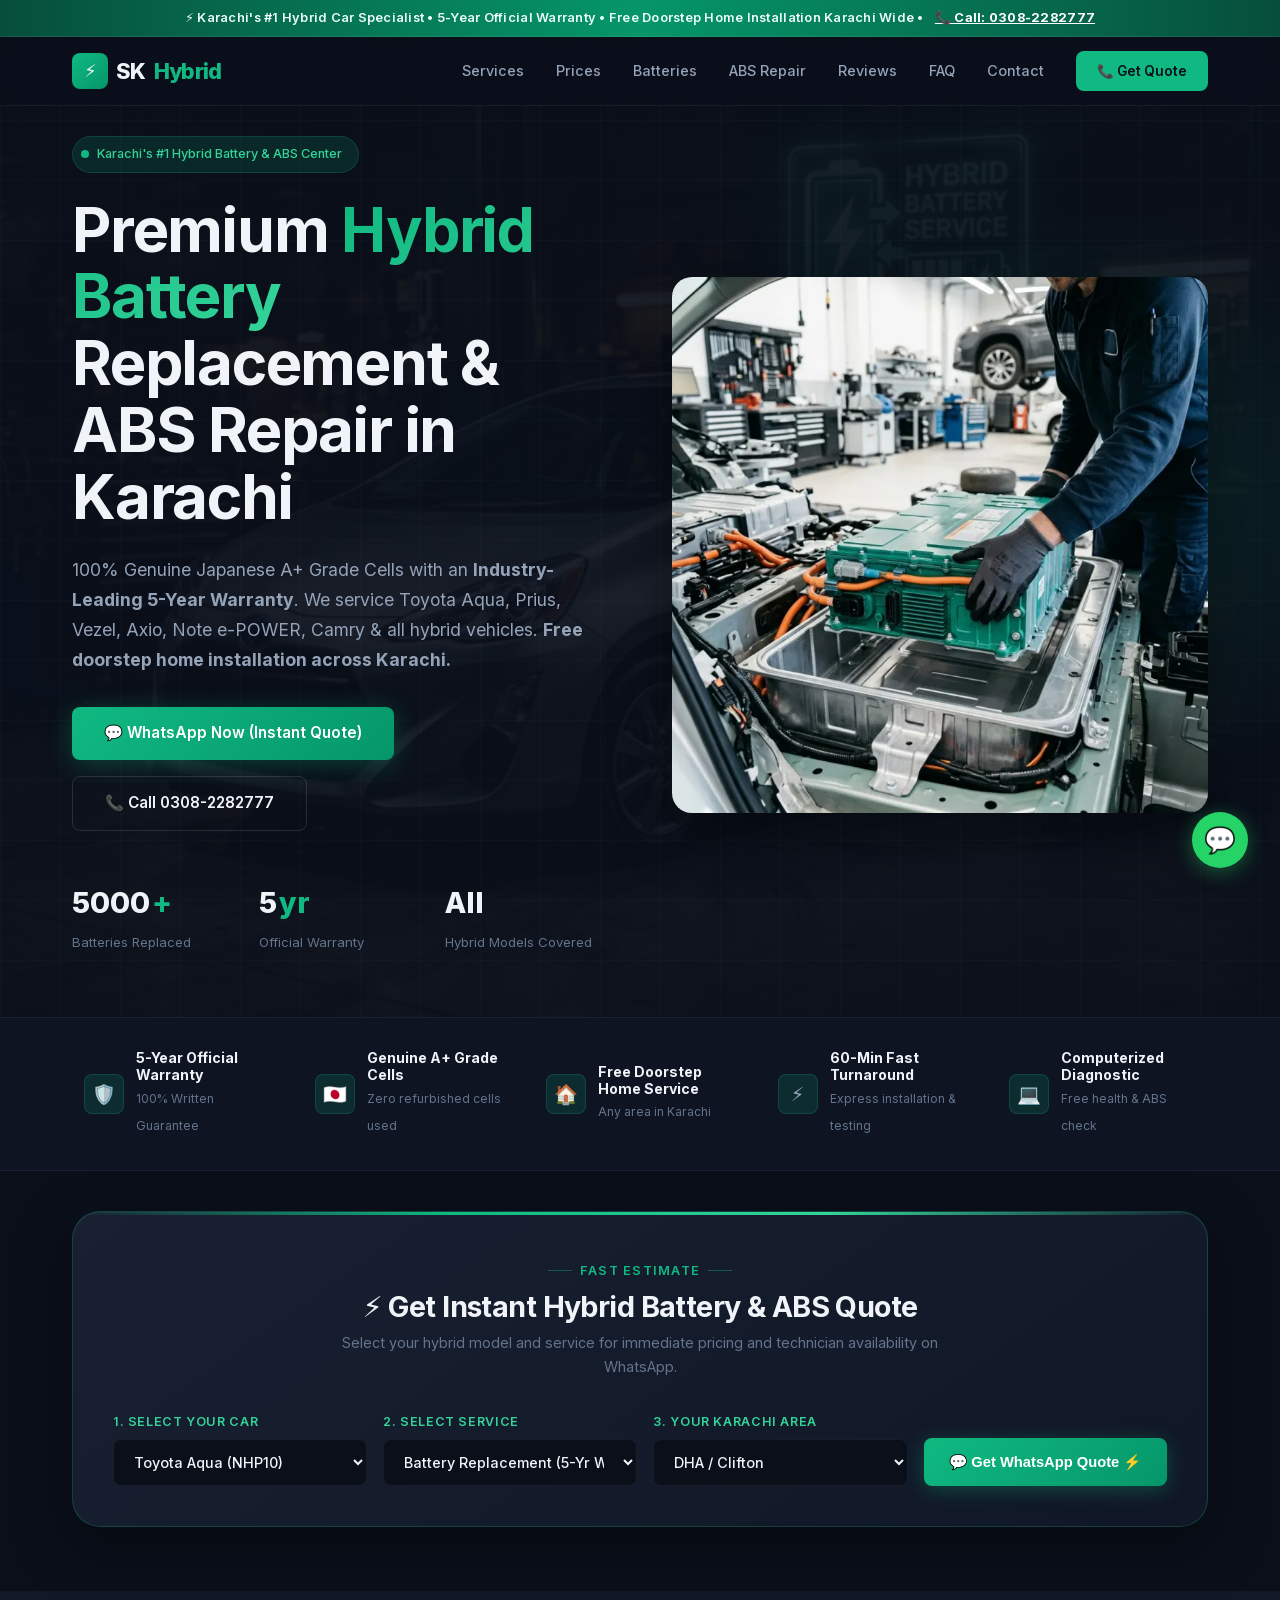
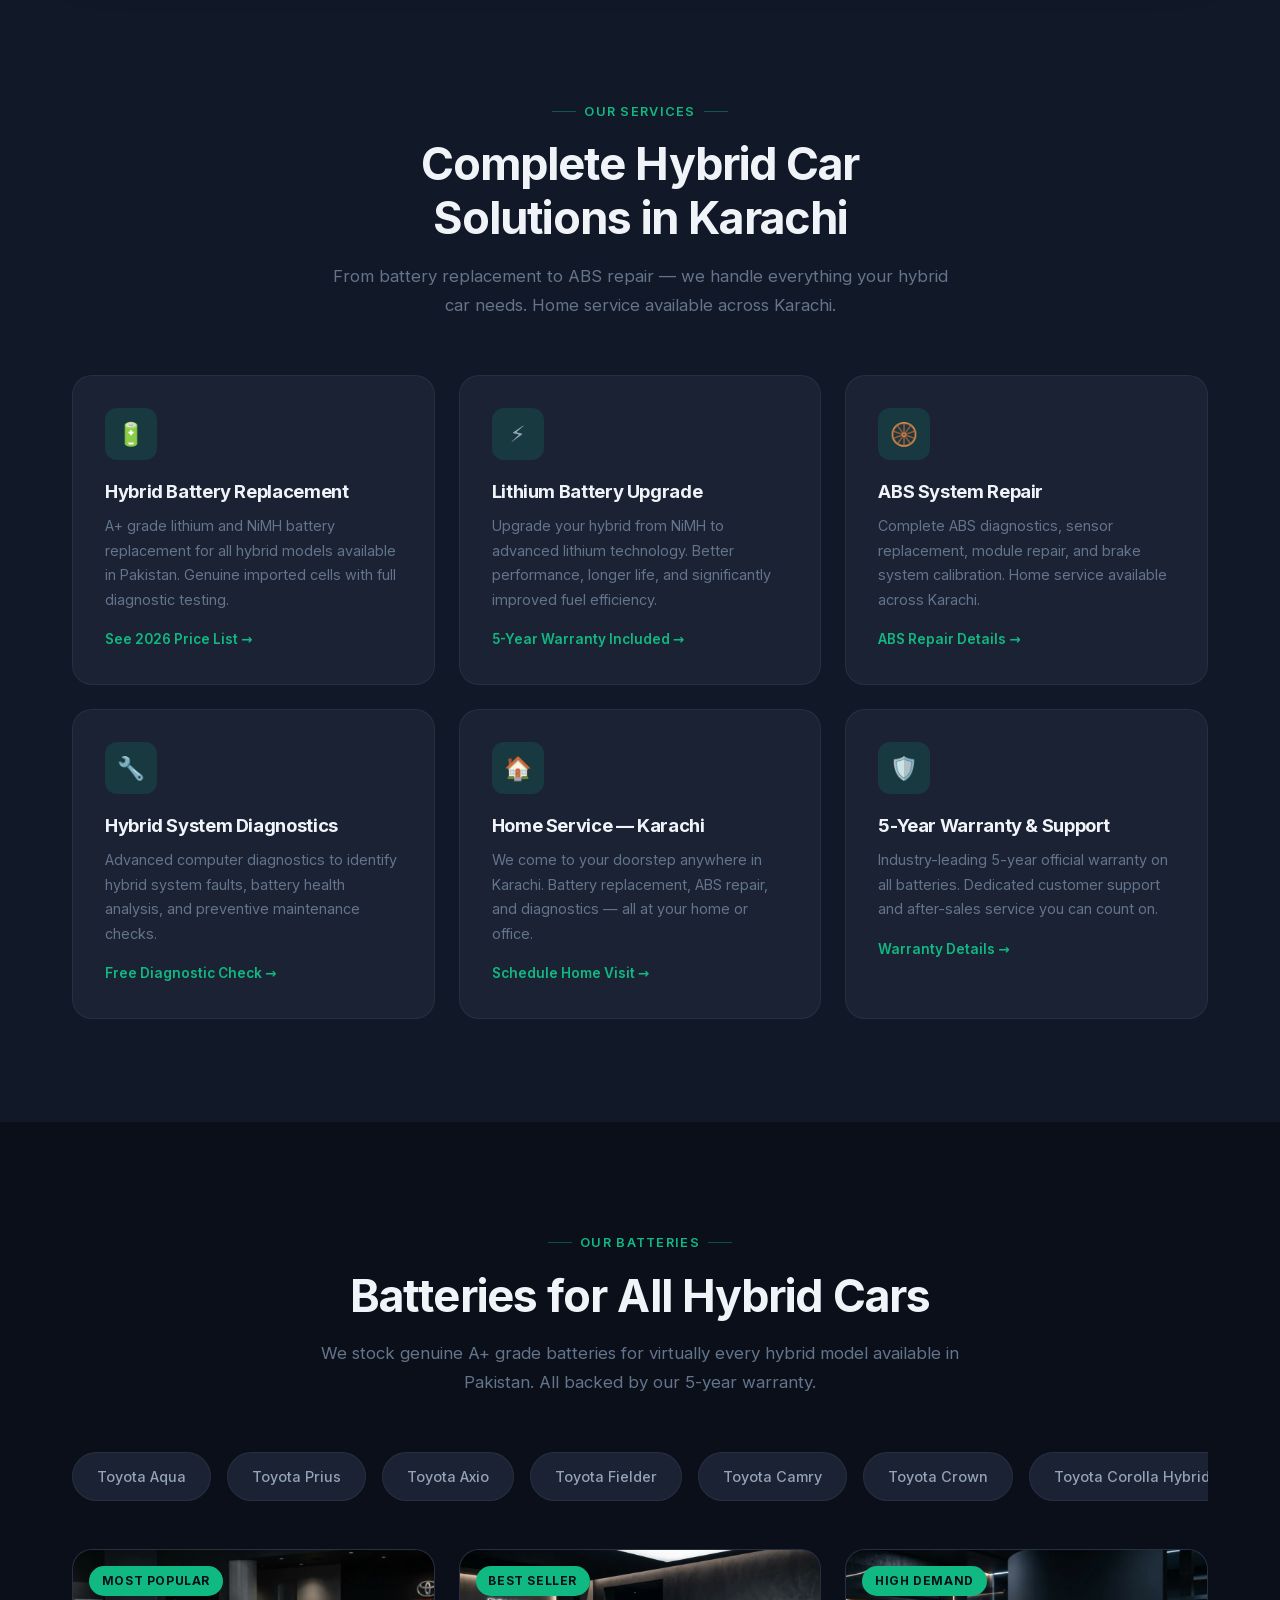
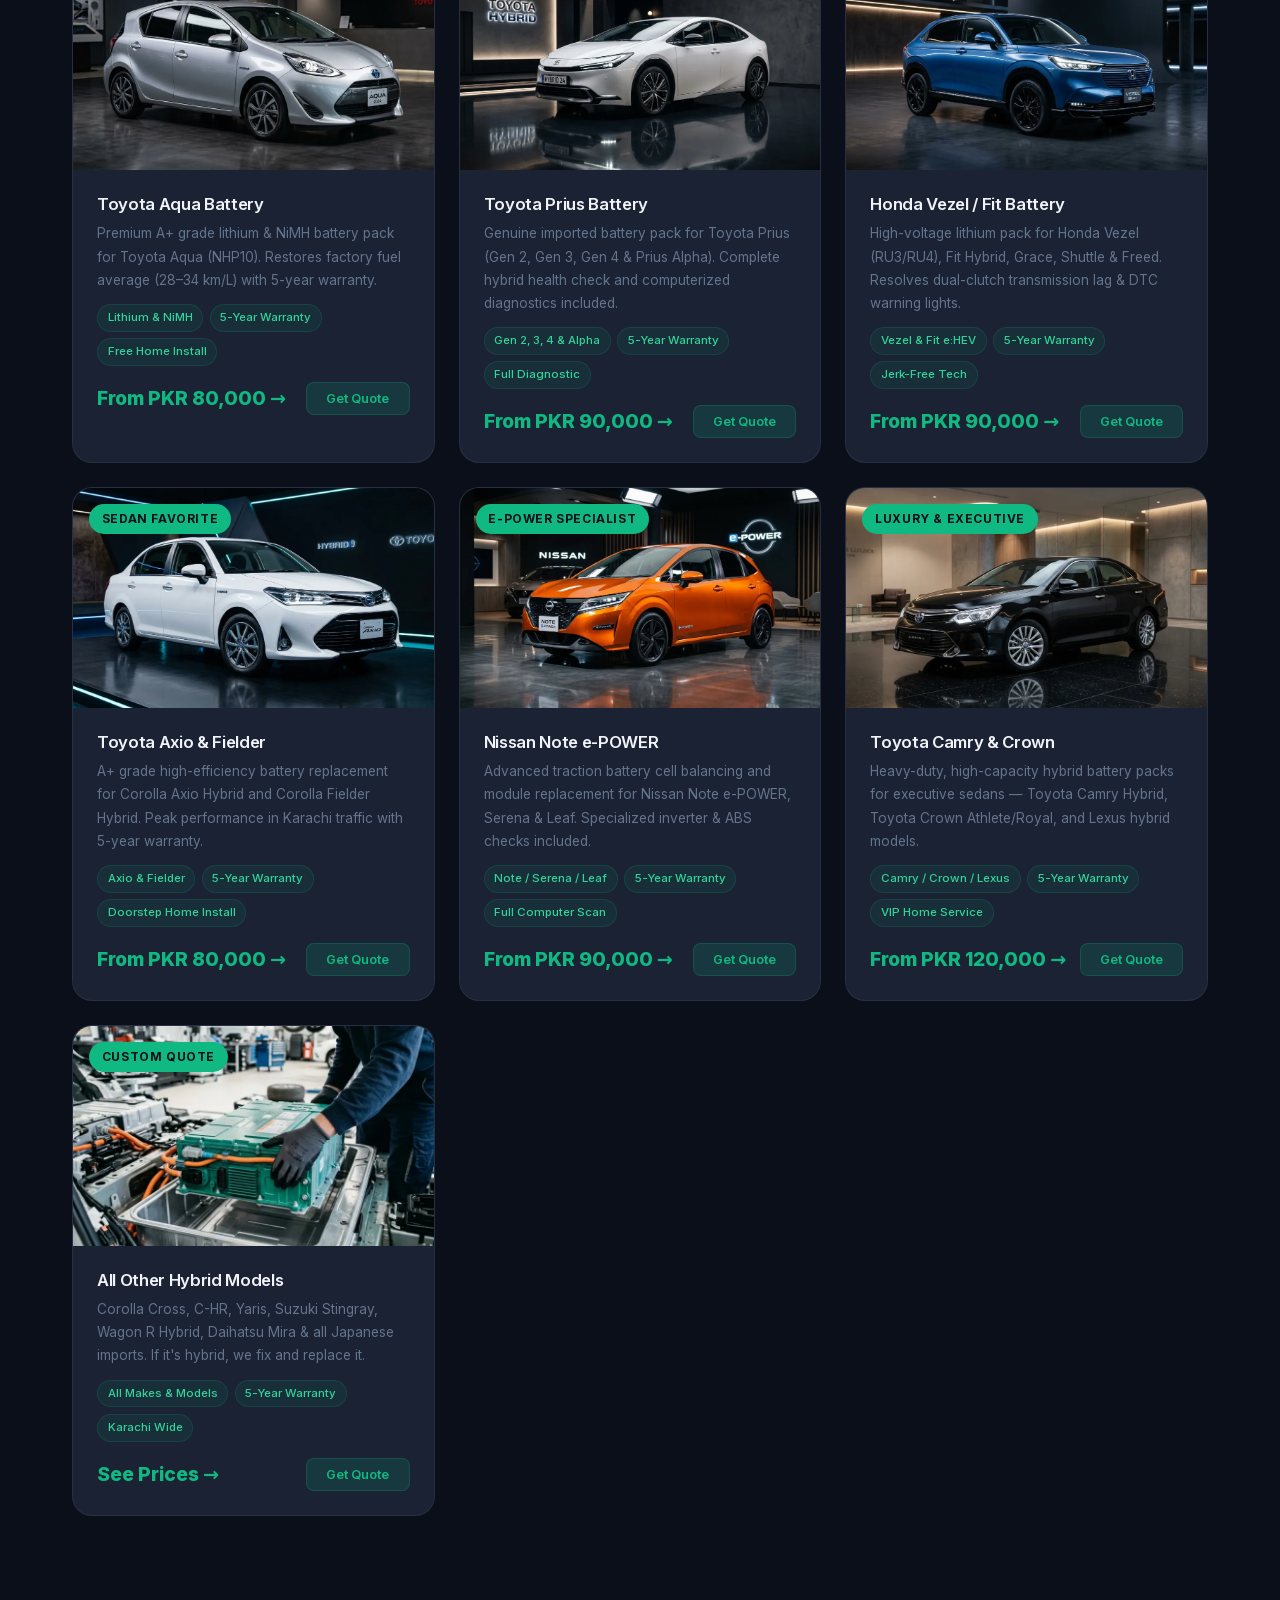
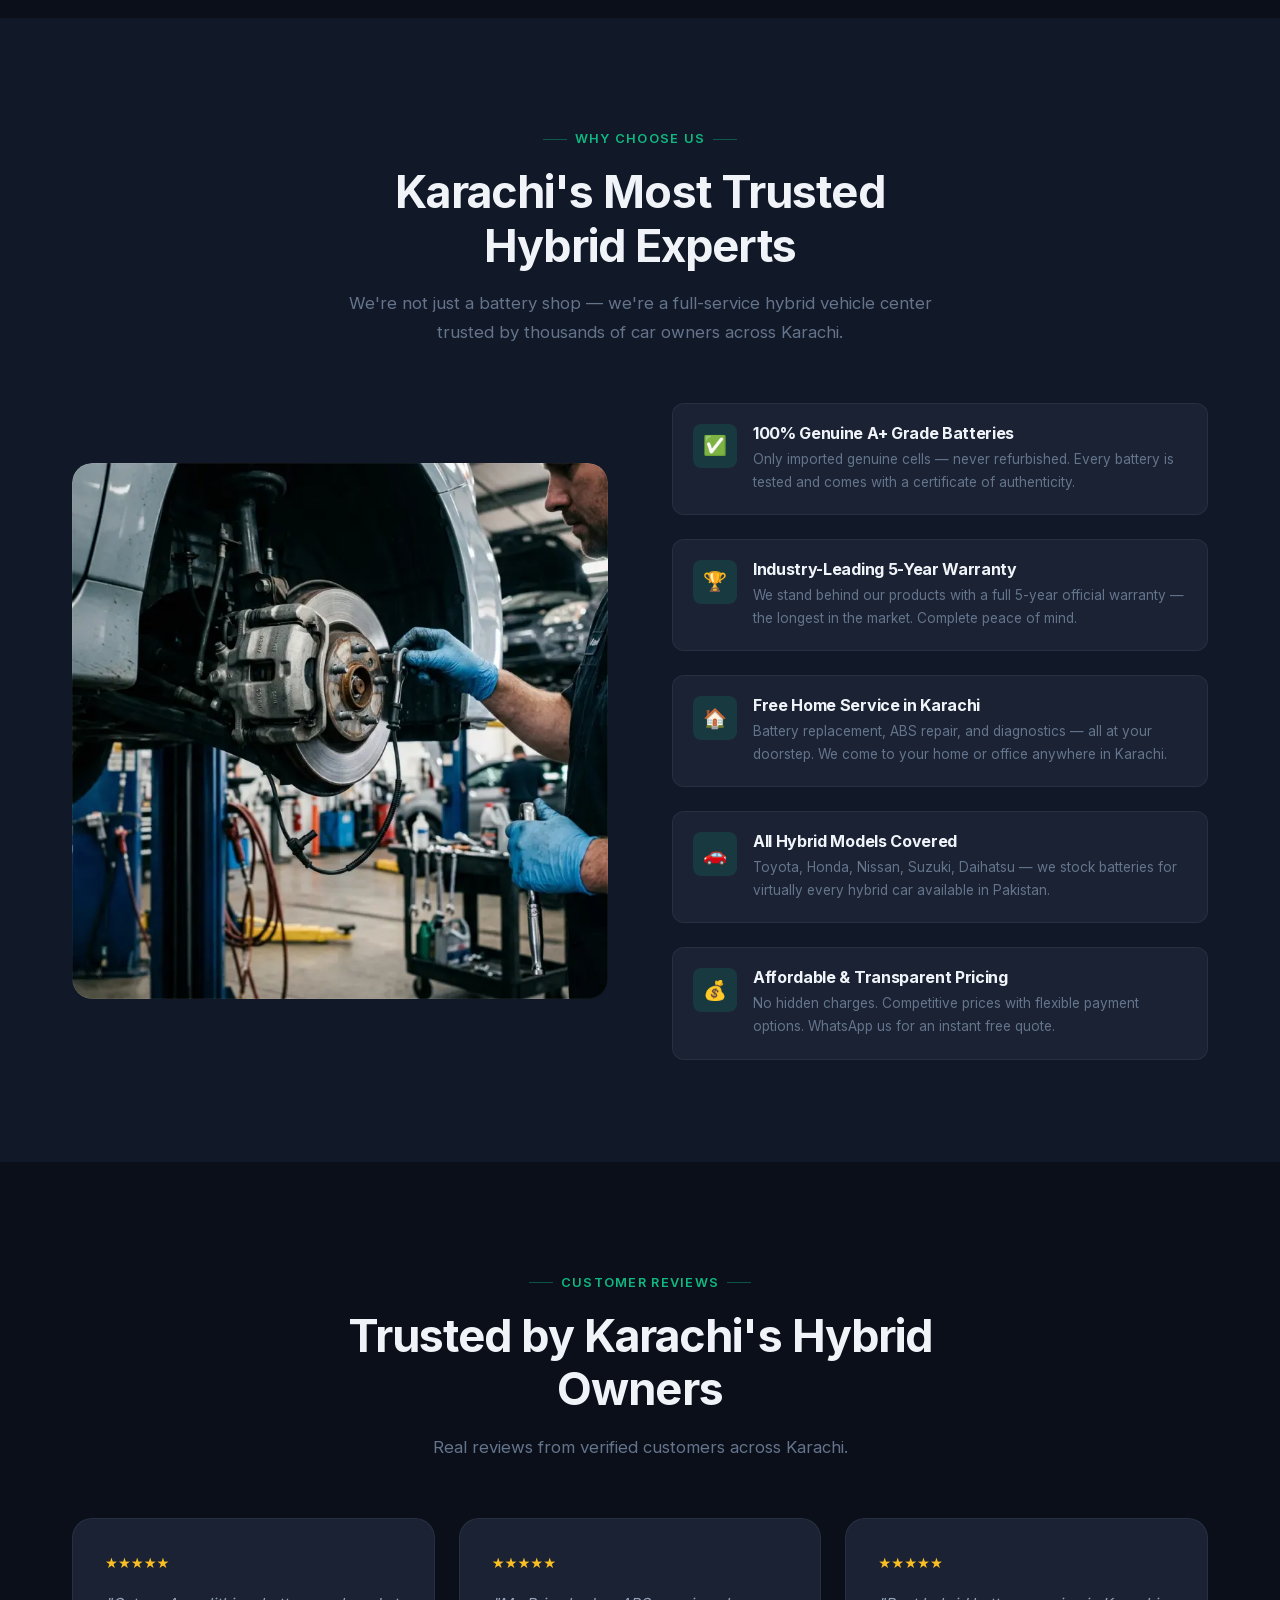
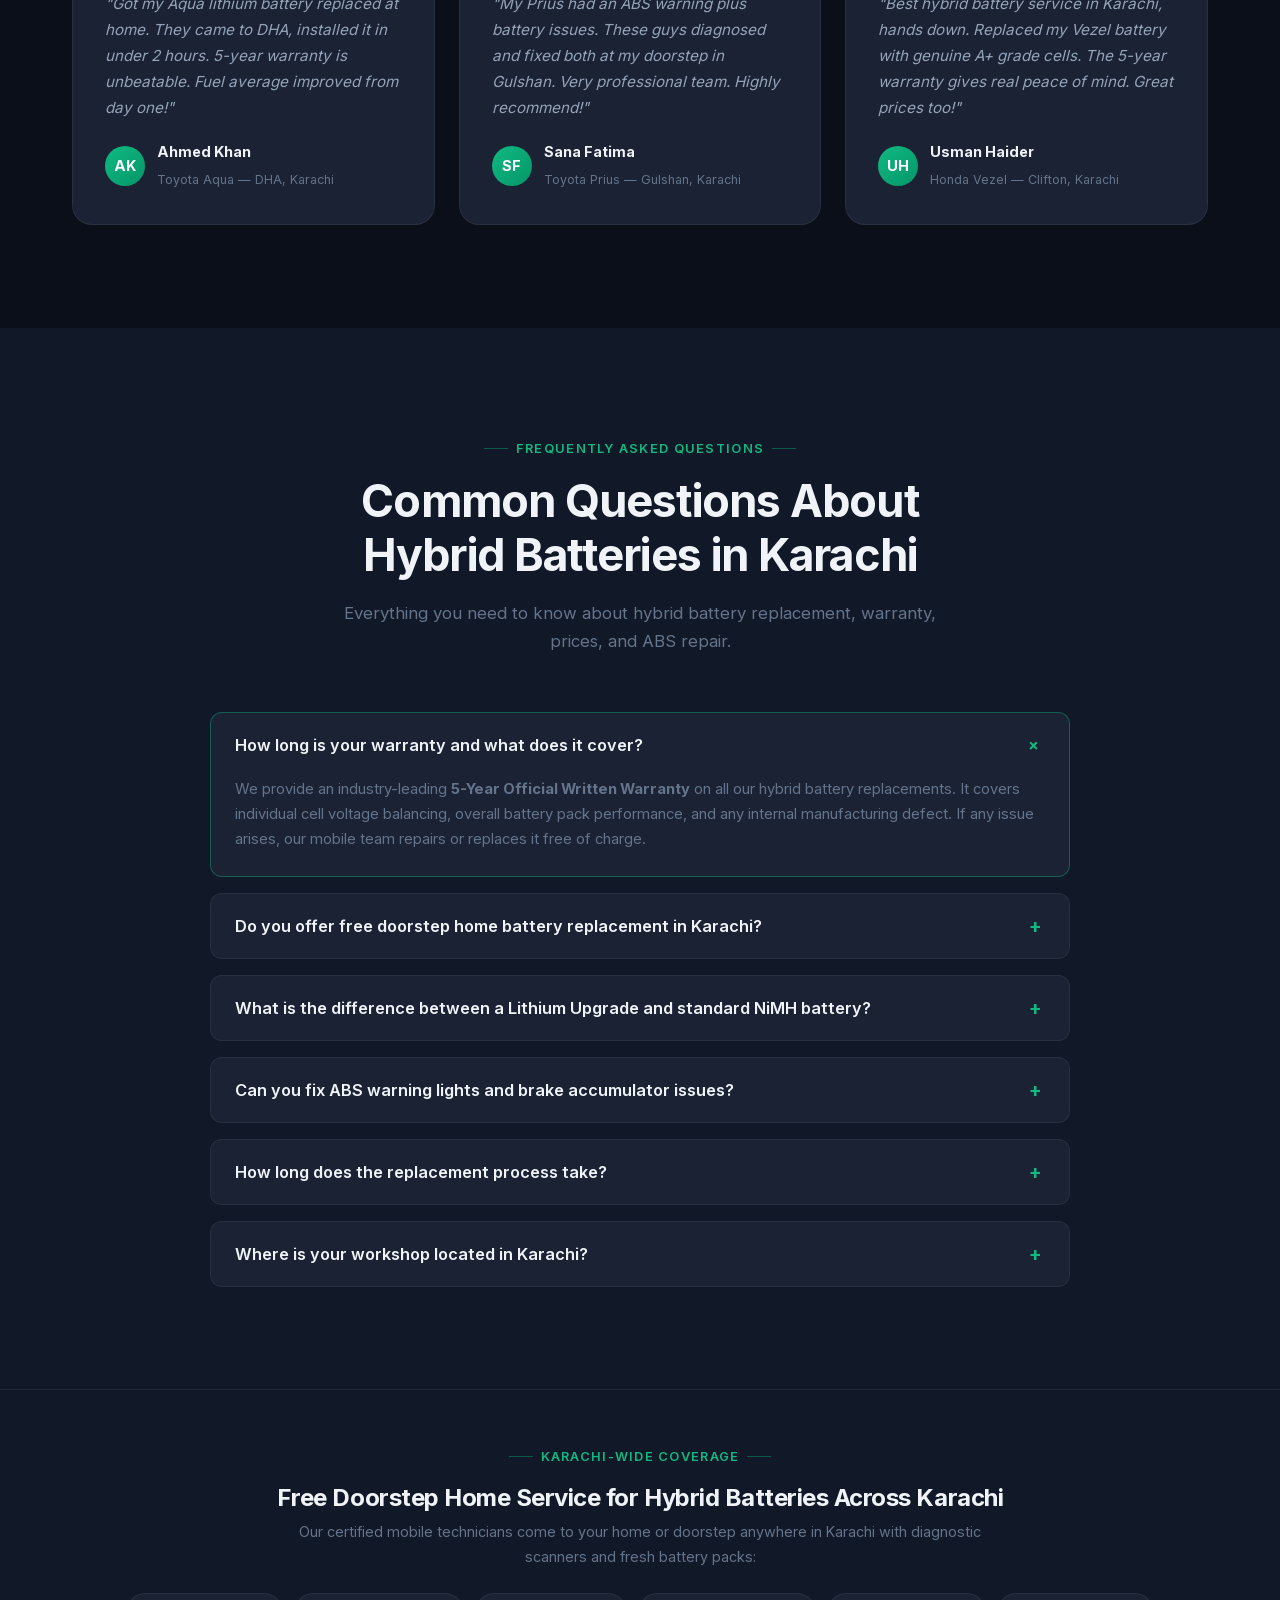
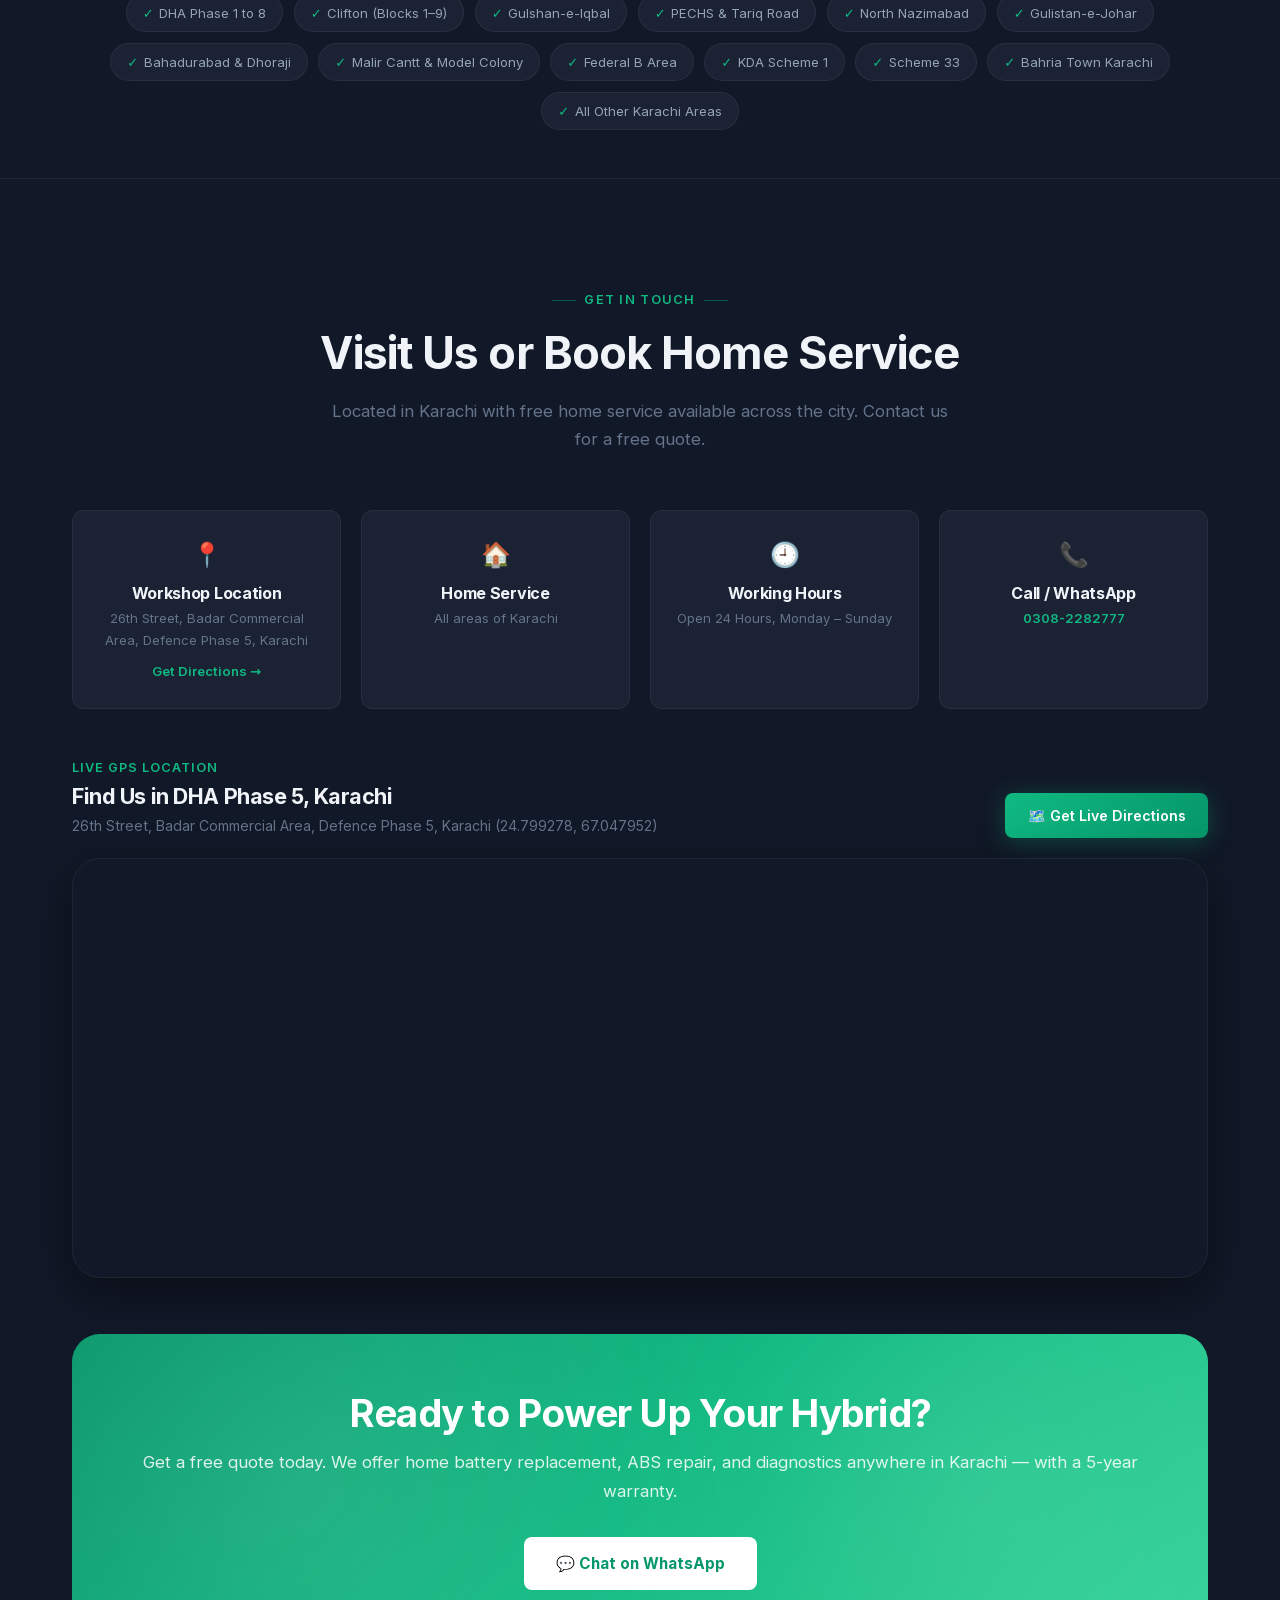
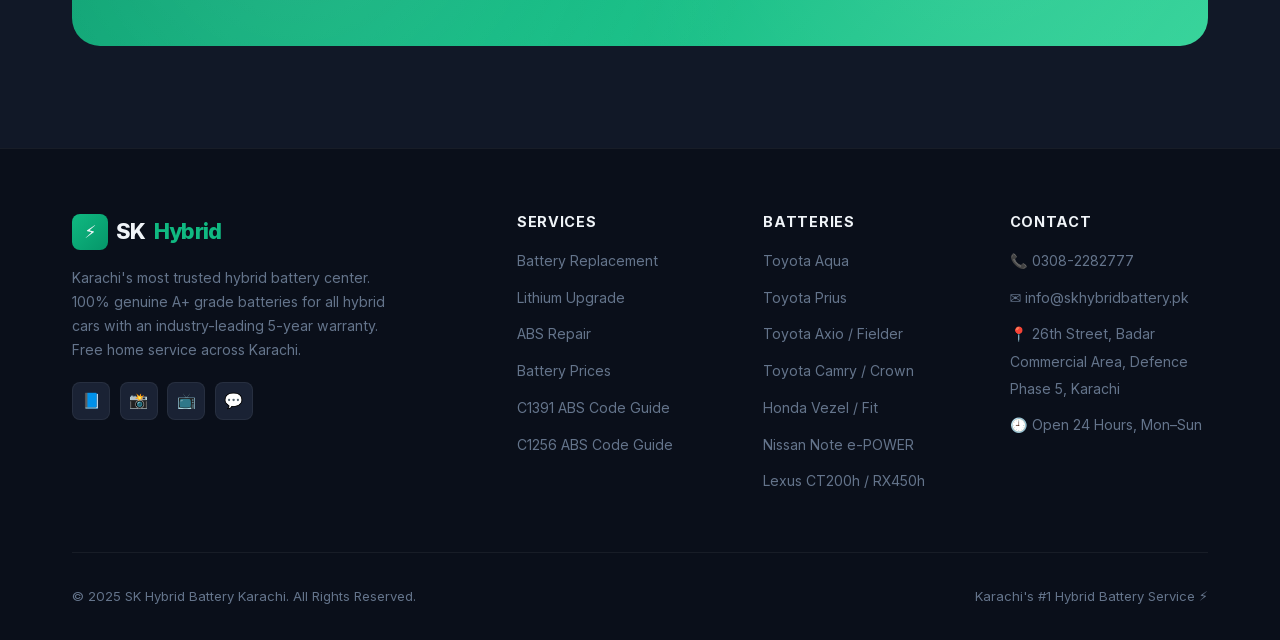
==== index.html @ ae45e873 "fix(seo): real favicon files so Google shows the logo instead of a grey globe Google Search ignores " ====
<!DOCTYPE html>
<html lang="en" dir="ltr">
<head>
  <meta charset="UTF-8">
  <meta name="viewport" content="width=device-width, initial-scale=1.0">

  <!-- SEO Meta Tags -->
  <title>SK Hybrid Battery Karachi | Hybrid Battery Replacement & ABS Repair | 5-Year Warranty</title>
  <meta name="description" content="Karachi's #1 hybrid battery replacement center. Hybrid batteries from PKR 80,000 for Aqua, Prius, Axio, Camry, Vezel, Fit & more. ABS repair. 5-year warranty. Free home service in Karachi.">
  <meta name="keywords" content="hybrid battery Karachi, aqua lithium battery Karachi, Prius battery replacement Karachi, ABS repair Karachi, hybrid car battery Pakistan, EV battery Karachi, Toyota hybrid battery, Camry battery, Vezel battery, Honda Fit battery, home battery replacement Karachi, 5 year warranty hybrid battery">
  <meta name="author" content="SK Hybrid Battery Karachi">
  <meta name="robots" content="index, follow, max-image-preview:large, max-snippet:-1, max-video-preview:-1">
  <link rel="canonical" href="https://www.skhybridbatterys.com/">
  <meta name="google-site-verification" content="3hJw0Fj2-aA1lFnT9upG32LGn83fur7S-XgPCt3Abgg">

  <!-- Open Graph -->
  <meta property="og:locale" content="en_US">
  <meta property="og:type" content="website">
  <meta property="og:title" content="SK Hybrid Battery Karachi | 5-Year Warranty | Home Service">
  <meta property="og:description" content="Karachi's #1 hybrid battery replacement & ABS repair. Genuine A+ grade batteries for all hybrid cars. 5-year warranty. Free home service.">
  <meta property="og:url" content="https://www.skhybridbatterys.com/">
  <meta property="og:site_name" content="SK Hybrid Battery Karachi">
  <meta property="og:image" content="https://www.skhybridbatterys.com/images/hero-battery.jpg">
  <meta property="og:image:width" content="1024">
  <meta property="og:image:height" content="1024">

  <!-- Twitter Card -->
  <meta name="twitter:card" content="summary_large_image">
  <meta name="twitter:title" content="SK Hybrid Battery Karachi | Hybrid Battery Replacement & ABS Repair">
  <meta name="twitter:description" content="Karachi's #1 hybrid battery replacement center. 5-year warranty. Free home service.">

  <!-- Favicon -->
  <link rel="icon" href="/favicon.ico" sizes="48x48">
  <link rel="icon" href="/favicon.svg" type="image/svg+xml">
  <link rel="icon" href="/favicon-96.png" type="image/png" sizes="96x96">
  <link rel="apple-touch-icon" href="/apple-touch-icon.png">
  <link rel="manifest" href="/site.webmanifest">

  <!-- Self-hosted Inter font (variable, latin) — avoids the Google Fonts round trips -->
  <link rel="preload" href="fonts/inter-latin.woff2" as="font" type="font/woff2" crossorigin>
  <!-- Hero image is the LCP element: fetch it first -->
  <link rel="preload" href="images/battery-service.webp" as="image" fetchpriority="high">

  <!-- Stylesheet -->
  <link rel="stylesheet" href="style.css">

  <!-- Google Ads & Conversion Tracking Infrastructure -->
  <script async src="https://www.googletagmanager.com/gtag/js?id=AW-18432583532"></script>
  <script>
    window.dataLayer = window.dataLayer || [];
    function gtag(){dataLayer.push(arguments);}
    gtag('js', new Date());
    gtag('config', 'AW-18432583532');

    function trackAdConversion(type, label) {
      // Google Analytics 4: same clicks as named events (GA4 is loaded through the Ads Google tag)
      if (typeof gtag === 'function' && type !== 'quote-calculator-submit') {
        var gaEvent = /call/.test(type) ? 'click_call' : /direction/.test(type) ? 'click_directions' : type === 'quote_calculator_submit' ? 'quote_request' : 'click_whatsapp';
        gtag('event', gaEvent, { send_to: 'G-RZLM8SD3V3', button_id: type, button_text: String(label || '').slice(0, 100) });
      }
      if (typeof gtag === 'function' && !/direction/.test(type)) { // Directions taps are not leads: GA4 only, not a Google Ads conversion
        gtag('event', 'conversion', {
          'send_to': 'AW-18432583532/qbc3CPTk2_UcEOzOq9VE',
          'event_category': 'Leads',
          'event_label': label || 'SK Hybrid Contact'
        });
      }
    }

    function gtag_report_conversion(url) {
      var callback = function () {
        if (typeof(url) != 'undefined') {
          window.location = url;
        }
      };
      if (typeof gtag === 'function') {
        gtag('event', 'conversion', {
          'send_to': 'AW-18432583532/qbc3CPTk2_UcEOzOq9VE',
          'event_callback': callback
        });
      }
      return false;
    }
  </script>

  <!-- Schema.org Structured Data (LocalBusiness, AutoRepair & FAQPage) -->
  <script type="application/ld+json">
  {
    "@context": "https://schema.org",
    "@graph": [
      {
        "@type": ["LocalBusiness", "AutoRepair"],
        "@id": "https://www.skhybridbatterys.com/#business",
        "name": "SK Hybrid Battery Karachi",
        "description": "Karachi's #1 hybrid battery replacement & ABS repair center. Genuine A+ grade batteries for all hybrid cars with 5-year warranty and free home service.",
        "url": "https://www.skhybridbatterys.com",
        "telephone": "+92-308-2282777",
        "priceRange": "PKR 25,000 - 320,000",
        "image": "https://www.skhybridbatterys.com/images/hero-battery.jpg",
        "logo": "https://www.skhybridbatterys.com/icon-512.png",
        "address": {
          "@type": "PostalAddress",
          "streetAddress": "26th Street, Badar Commercial Area, Defence Phase 5",
          "addressLocality": "Karachi",
          "addressRegion": "Sindh",
          "addressCountry": "PK"
        },
        "geo": {
          "@type": "GeoCoordinates",
          "latitude": 24.799278,
          "longitude": 67.047952
        },
        "hasMap": "https://maps.google.com/?q=24.799278,67.047952",
        "areaServed": [
          "DHA Karachi",
          "Clifton",
          "Gulshan-e-Iqbal",
          "PECHS",
          "North Nazimabad",
          "Gulistan-e-Johar",
          "Malir Cantt",
          "Bahria Town Karachi",
          "Karachi"
        ],
        "openingHoursSpecification": {
          "@type": "OpeningHoursSpecification",
          "dayOfWeek": ["Monday","Tuesday","Wednesday","Thursday","Friday","Saturday","Sunday"],
          "opens": "00:00",
          "closes": "23:59"
        },
        "hasOfferCatalog": {
          "@type": "OfferCatalog",
          "name": "Hybrid Battery Services",
          "itemListElement": [
            {
              "@type": "Offer",
              "itemOffered": {
                "@type": "Service",
                "name": "Hybrid Battery Replacement Karachi",
                "description": "A+ grade genuine battery replacement for all hybrid cars with 5-year warranty"
              }
            },
            {
              "@type": "Offer",
              "itemOffered": {
                "@type": "Service",
                "name": "ABS System Repair Karachi",
                "description": "Complete ABS diagnostics and repair for hybrid and conventional vehicles"
              }
            },
            {
              "@type": "Offer",
              "itemOffered": {
                "@type": "Service",
                "name": "Doorstep Home Battery Replacement",
                "description": "Free doorstep home battery replacement service across all areas of Karachi"
              }
            }
          ]
        },
        "sameAs": [
          "https://www.facebook.com/skhybridbattery",
          "https://www.instagram.com/skhybridbattery"
        ]
      },
      {
        "@type": "FAQPage",
        "@id": "https://www.skhybridbatterys.com/#faq",
        "mainEntity": [
          {
            "@type": "Question",
            "name": "How long is the hybrid battery warranty and what does it cover?",
            "acceptedAnswer": {
              "@type": "Answer",
              "text": "All our hybrid battery replacements come with an industry-leading 5-year official written warranty covering complete battery performance, individual cell voltage balance, and zero defect guarantee across Karachi."
            }
          },
          {
            "@type": "Question",
            "name": "Do you provide home doorstep hybrid battery replacement in Karachi?",
            "acceptedAnswer": {
              "@type": "Answer",
              "text": "Yes, we provide 100% free doorstep home hybrid battery installation anywhere in Karachi including DHA, Clifton, Gulshan-e-Iqbal, PECHS, and North Nazimabad. Our mobile diagnostic unit comes directly to your home or office."
            }
          },
          {
            "@type": "Question",
            "name": "What is the difference between a Lithium battery upgrade and NiMH battery?",
            "acceptedAnswer": {
              "@type": "Answer",
              "text": "Lithium batteries are up to 60% lighter, dissipate heat much better in Karachi's hot weather, deliver 20-30% improved fuel average, and offer a longer lifespan compared to older NiMH technology."
            }
          },
          {
            "@type": "Question",
            "name": "Can you fix ABS warning lights and brake accumulator issues for hybrid cars?",
            "acceptedAnswer": {
              "@type": "Answer",
              "text": "Yes, we are Karachi's leading ABS specialists. We provide computerized diagnostics, brake booster module repair, pump actuator replacement, and electronic calibration for Aqua, Prius, Vezel, Axio, and all other hybrids."
            }
          },
          {
            "@type": "Question",
            "name": "Where is your workshop located in Karachi?",
            "acceptedAnswer": {
              "@type": "Answer",
              "text": "Our workshop is located at 26th Street, Badar Commercial Area, Defence Phase 5, Karachi. You can visit us directly or book doorstep home service."
            }
          }
        ]
      },
      {
        "@type": "WebSite",
        "@id": "https://www.skhybridbatterys.com/#website",
        "url": "https://www.skhybridbatterys.com",
        "name": "SK Hybrid Battery Karachi",
        "potentialAction": {
          "@type": "SearchAction",
          "target": "https://www.skhybridbatterys.com/?s={search_term_string}",
          "query-input": "required name=search_term_string"
        }
      }
    ]
  }
  </script>
</head>
<body>

  <!-- ==================== HEADER (ANNOUNCEMENT + NAVBAR) ==================== -->
  <header class="site-header" id="site-header">
    <div class="announcement-bar" role="banner">
      ⚡ <span class="ab-full">Karachi's #1 Hybrid Car Specialist • </span>5-Year Official Warranty • Free Doorstep Home Installation<span class="ab-full"> Karachi Wide</span> • <a href="tel:+923082282777" data-track="call-header">📞 Call: 0308-2282777</a>
    </div>

    <nav class="navbar" id="navbar" role="navigation" aria-label="Main navigation">
      <div class="container">
        <a href="#" class="logo" id="site-logo" aria-label="SK Hybrid Battery – Home">
          <div class="logo-icon">⚡</div>
          SK<span>Hybrid</span>
        </a>

        <div class="nav-links" id="nav-links" role="menubar">
          <a href="#services" role="menuitem" class="active">Services</a>
          <a href="/hybrid-battery-price-karachi/" role="menuitem">Prices</a>
          <a href="#products" role="menuitem">Batteries</a>
          <a href="/abs-repair-karachi/" role="menuitem">ABS Repair</a>
          <a href="#reviews" role="menuitem">Reviews</a>
          <a href="#faq" role="menuitem">FAQ</a>
          <a href="#contact" role="menuitem">Contact</a>
          <a href="https://wa.me/923082282777" class="nav-cta" role="menuitem" target="_blank" rel="noopener" data-track="whatsapp-nav">📞 Get Quote</a>
        </div>

        <button class="mobile-toggle" id="mobile-toggle" aria-label="Toggle menu" aria-expanded="false">
          <span></span>
          <span></span>
          <span></span>
        </button>
      </div>
    </nav>
  </header>
  <div class="nav-overlay" id="nav-overlay"></div>

  <!-- ==================== HERO ==================== -->
  <section class="hero" id="hero">
    <div class="hero-bg">
      <img src="images/hero-battery.webp" alt="Hybrid car battery replacement service in Karachi" width="800" height="800" loading="eager" fetchpriority="low">
    </div>
    <div class="hero-glow"></div>

    <div class="container">
      <div class="hero-content">
        <div class="hero-badge">
          <span class="hero-badge-dot"></span>
          Karachi's #1 Hybrid Battery & ABS Center
        </div>

        <h1>
          Premium <span class="highlight">Hybrid Battery</span>
          Replacement & ABS Repair in Karachi
        </h1>

        <p>100% Genuine Japanese A+ Grade Cells with an <strong>Industry-Leading 5-Year Warranty</strong>. We service Toyota Aqua, Prius, Vezel, Axio, Note e-POWER, Camry & all hybrid vehicles. <strong>Free doorstep home installation across Karachi.</strong></p>

        <div class="hero-actions">
          <a href="https://wa.me/923082282777?text=Hi%20SK%20Hybrid%20Battery%2C%20I%20need%20a%20quote%20for%20my%20hybrid%20car%20in%20Karachi" class="btn btn-primary" id="hero-cta-whatsapp" target="_blank" rel="noopener" data-track="whatsapp-hero">
            💬 WhatsApp Now (Instant Quote)
          </a>
          <a href="tel:+923082282777" class="btn btn-secondary" id="hero-cta-call" data-track="call-hero">
            📞 Call 0308-2282777
          </a>
        </div>

        <div class="hero-stats">
          <div class="stat-item">
            <div class="stat-number">5000<span class="accent">+</span></div>
            <div class="stat-label">Batteries Replaced</div>
          </div>
          <div class="stat-item">
            <div class="stat-number">5<span class="accent">yr</span></div>
            <div class="stat-label">Official Warranty</div>
          </div>
          <div class="stat-item">
            <div class="stat-number">All<span class="accent"></span></div>
            <div class="stat-label">Hybrid Models Covered</div>
          </div>
        </div>
      </div>

      <div class="hero-image">
        <img src="images/battery-service.webp" alt="Professional hybrid battery installation at your home doorstep in Karachi" width="744" height="744" loading="eager" fetchpriority="high">
      </div>
    </div>
  </section>

  <!-- ==================== TRUST BADGES BAR ==================== -->
  <div class="trust-bar" aria-label="Key Guarantees">
    <div class="container">
      <div class="trust-badges-grid">
        <div class="trust-badge-item">
          <div class="trust-badge-icon">🛡️</div>
          <div class="trust-badge-text">
            <strong>5-Year Official Warranty</strong>
            <span>100% Written Guarantee</span>
          </div>
        </div>
        <div class="trust-badge-item">
          <div class="trust-badge-icon">🇯🇵</div>
          <div class="trust-badge-text">
            <strong>Genuine A+ Grade Cells</strong>
            <span>Zero refurbished cells used</span>
          </div>
        </div>
        <div class="trust-badge-item">
          <div class="trust-badge-icon">🏠</div>
          <div class="trust-badge-text">
            <strong>Free Doorstep Home Service</strong>
            <span>Any area in Karachi</span>
          </div>
        </div>
        <div class="trust-badge-item">
          <div class="trust-badge-icon">⚡</div>
          <div class="trust-badge-text">
            <strong>60-Min Fast Turnaround</strong>
            <span>Express installation & testing</span>
          </div>
        </div>
        <div class="trust-badge-item">
          <div class="trust-badge-icon">💻</div>
          <div class="trust-badge-text">
            <strong>Computerized Diagnostic</strong>
            <span>Free health & ABS check</span>
          </div>
        </div>
      </div>
    </div>
  </div>

  <!-- ==================== INSTANT QUOTE CALCULATOR (HIGH-CONVERTING LEAD WIDGET) ==================== -->
  <section class="container" id="quote-calculator" style="position: relative; z-index: 10;">
    <div class="quote-calc-wrapper reveal">
      <div class="quote-calc-header">
        <div class="section-label" style="margin-bottom: 0.5rem;">Fast Estimate</div>
        <h3>⚡ Get Instant Hybrid Battery & ABS Quote</h3>
        <p>Select your hybrid model and service for immediate pricing and technician availability on WhatsApp.</p>
      </div>

      <form class="quote-form-grid" id="fastQuoteForm" onsubmit="handleQuoteSubmit(event)">
        <div class="quote-field">
          <label for="calc-car">1. Select Your Car</label>
          <select id="calc-car" class="quote-select" required>
            <option value="Toyota Aqua">Toyota Aqua (NHP10)</option>
            <option value="Toyota Prius">Toyota Prius (Gen 2, 3, 4, Alpha)</option>
            <option value="Honda Vezel / Fit">Honda Vezel / Fit e:HEV</option>
            <option value="Toyota Corolla Axio / Fielder">Toyota Axio / Fielder Hybrid</option>
            <option value="Nissan Note e-POWER">Nissan Note e-POWER</option>
            <option value="Toyota Camry / Crown">Toyota Camry / Crown Hybrid</option>
            <option value="Toyota C-HR / Corolla Cross">Toyota C-HR / Corolla Cross</option>
            <option value="Other Hybrid Car">Other Hybrid / Japanese Import</option>
          </select>
        </div>

        <div class="quote-field">
          <label for="calc-service">2. Select Service</label>
          <select id="calc-service" class="quote-select" required>
            <option value="Hybrid Battery Replacement (5-Year Warranty)">Battery Replacement (5-Yr Warranty)</option>
            <option value="Lithium Battery Upgrade">Lithium Battery Upgrade</option>
            <option value="ABS System Repair / Warning Lights">ABS System Repair & Calibration</option>
            <option value="Hybrid System Health Diagnostic">Hybrid Computer Diagnostic</option>
            <option value="Doorstep Home Installation">Free Doorstep Home Service</option>
          </select>
        </div>

        <div class="quote-field">
          <label for="calc-area">3. Your Karachi Area</label>
          <select id="calc-area" class="quote-select" required>
            <option value="DHA / Clifton">DHA / Clifton</option>
            <option value="Gulshan-e-Iqbal">Gulshan-e-Iqbal</option>
            <option value="PECHS / Tariq Road">PECHS / Tariq Road</option>
            <option value="North Nazimabad">North Nazimabad</option>
            <option value="Gulistan-e-Johar">Gulistan-e-Johar</option>
            <option value="Malir Cantt / Model Colony">Malir Cantt / Model Colony</option>
            <option value="Federal B Area">Federal B Area</option>
            <option value="Bahria Town Karachi">Bahria Town Karachi</option>
            <option value="Other Area in Karachi">Other Karachi Area</option>
          </select>
        </div>

        <button type="submit" class="btn-calc-submit" id="btn-submit-calc" data-track="quote-calculator-submit">
          💬 Get WhatsApp Quote ⚡
        </button>
      </form>
    </div>
  </section>

  <!-- ==================== SERVICES ==================== -->
  <section class="section services" id="services">
    <div class="container">
      <div class="section-header reveal">
        <div class="section-label">Our Services</div>
        <h2>Complete Hybrid Car Solutions in Karachi</h2>
        <p>From battery replacement to ABS repair — we handle everything your hybrid car needs. Home service available across Karachi.</p>
      </div>

      <div class="services-grid">
        <div class="service-card reveal">
          <div class="service-icon">🔋</div>
          <h3>Hybrid Battery Replacement</h3>
          <p>A+ grade lithium and NiMH battery replacement for all hybrid models available in Pakistan. Genuine imported cells with full diagnostic testing.</p>
          <a href="/hybrid-battery-price-karachi/" class="service-link">See 2026 Price List →</a>
        </div>

        <div class="service-card reveal">
          <div class="service-icon">⚡</div>
          <h3>Lithium Battery Upgrade</h3>
          <p>Upgrade your hybrid from NiMH to advanced lithium technology. Better performance, longer life, and significantly improved fuel efficiency.</p>
          <span class="service-link">5-Year Warranty Included →</span>
        </div>

        <div class="service-card reveal">
          <div class="service-icon">🛞</div>
          <h3>ABS System Repair</h3>
          <p>Complete ABS diagnostics, sensor replacement, module repair, and brake system calibration. Home service available across Karachi.</p>
          <a href="/abs-repair-karachi/" class="service-link">ABS Repair Details →</a>
        </div>

        <div class="service-card reveal">
          <div class="service-icon">🔧</div>
          <h3>Hybrid System Diagnostics</h3>
          <p>Advanced computer diagnostics to identify hybrid system faults, battery health analysis, and preventive maintenance checks.</p>
          <span class="service-link">Free Diagnostic Check →</span>
        </div>

        <div class="service-card reveal">
          <div class="service-icon">🏠</div>
          <h3>Home Service — Karachi</h3>
          <p>We come to your doorstep anywhere in Karachi. Battery replacement, ABS repair, and diagnostics — all at your home or office.</p>
          <span class="service-link">Schedule Home Visit →</span>
        </div>

        <div class="service-card reveal">
          <div class="service-icon">🛡️</div>
          <h3>5-Year Warranty & Support</h3>
          <p>Industry-leading 5-year official warranty on all batteries. Dedicated customer support and after-sales service you can count on.</p>
          <span class="service-link">Warranty Details →</span>
        </div>
      </div>
    </div>
  </section>

  <!-- ==================== PRODUCTS ==================== -->
  <section class="section" id="products">
    <div class="container">
      <div class="section-header reveal">
        <div class="section-label">Our Batteries</div>
        <h2>Batteries for All Hybrid Cars</h2>
        <p>We stock genuine A+ grade batteries for virtually every hybrid model available in Pakistan. All backed by our 5-year warranty.</p>
      </div>

      <!-- Vehicle Tags -->
      <div class="vehicles-scroll reveal" style="margin-bottom: 2rem;">
        <div class="vehicle-chip">Toyota Aqua</div>
        <div class="vehicle-chip">Toyota Prius</div>
        <div class="vehicle-chip">Toyota Axio</div>
        <div class="vehicle-chip">Toyota Fielder</div>
        <div class="vehicle-chip">Toyota Camry</div>
        <div class="vehicle-chip">Toyota Crown</div>
        <div class="vehicle-chip">Toyota Corolla Hybrid</div>
        <div class="vehicle-chip">Toyota C-HR</div>
        <div class="vehicle-chip">Honda Vezel</div>
        <div class="vehicle-chip">Honda Fit / Shuttle</div>
        <div class="vehicle-chip">Honda Grace</div>
        <div class="vehicle-chip">Honda Freed</div>
        <div class="vehicle-chip">Nissan Note</div>
        <div class="vehicle-chip">Nissan Leaf</div>
        <div class="vehicle-chip">Nissan X-Trail</div>
        <div class="vehicle-chip">Nissan Serena</div>
        <div class="vehicle-chip">Suzuki Stingray</div>
        <div class="vehicle-chip">Daihatsu Mira</div>
        <div class="vehicle-chip">All Other Hybrids</div>
      </div>

      <div class="products-grid">
        <!-- 1. Toyota Aqua -->
        <article class="product-card reveal" id="product-aqua-lithium">
          <div class="product-image">
            <img src="images/toyota-aqua.webp" alt="Toyota Aqua Hybrid Battery Replacement in Karachi" width="600" height="400" loading="lazy">
            <span class="product-badge">Most Popular</span>
          </div>
          <div class="product-info">
            <h3>Toyota Aqua Battery</h3>
            <p>Premium A+ grade lithium & NiMH battery pack for Toyota Aqua (NHP10). Restores factory fuel average (28–34 km/L) with 5-year warranty.</p>
            <div class="product-tags">
              <span>Lithium & NiMH</span>
              <span>5-Year Warranty</span>
              <span>Free Home Install</span>
            </div>
            <div class="product-meta">
              <a href="/toyota-aqua-hybrid-battery-karachi/" class="product-price">From PKR 80,000 →</a>
              <button class="product-cta" id="btn-aqua-quote" data-track="product-aqua-quote" onclick="window.open('https://wa.me/923082282777?text=Hi%2C%20I%20need%20a%20Toyota%20Aqua%20battery%20quote%20in%20Karachi','_blank')">Get Quote</button>
            </div>
          </div>
        </article>

        <!-- 2. Toyota Prius -->
        <article class="product-card reveal" id="product-prius-battery">
          <div class="product-image">
            <img src="images/toyota-prius.webp" alt="Toyota Prius Hybrid Battery Replacement in Karachi" width="600" height="400" loading="lazy">
            <span class="product-badge">Best Seller</span>
          </div>
          <div class="product-info">
            <h3>Toyota Prius Battery</h3>
            <p>Genuine imported battery pack for Toyota Prius (Gen 2, Gen 3, Gen 4 & Prius Alpha). Complete hybrid health check and computerized diagnostics included.</p>
            <div class="product-tags">
              <span>Gen 2, 3, 4 & Alpha</span>
              <span>5-Year Warranty</span>
              <span>Full Diagnostic</span>
            </div>
            <div class="product-meta">
              <a href="/toyota-prius-hybrid-battery-karachi/" class="product-price">From PKR 90,000 →</a>
              <button class="product-cta" id="btn-prius-quote" data-track="product-prius-quote" onclick="window.open('https://wa.me/923082282777?text=Hi%2C%20I%20need%20a%20Toyota%20Prius%20battery%20quote%20in%20Karachi','_blank')">Get Quote</button>
            </div>
          </div>
        </article>

        <!-- 3. Honda Vezel & Fit -->
        <article class="product-card reveal" id="product-vezel-battery">
          <div class="product-image">
            <img src="images/honda-vezel.webp" alt="Honda Vezel Hybrid Battery Replacement in Karachi" width="600" height="400" loading="lazy">
            <span class="product-badge">High Demand</span>
          </div>
          <div class="product-info">
            <h3>Honda Vezel / Fit Battery</h3>
            <p>High-voltage lithium pack for Honda Vezel (RU3/RU4), Fit Hybrid, Grace, Shuttle & Freed. Resolves dual-clutch transmission lag & DTC warning lights.</p>
            <div class="product-tags">
              <span>Vezel & Fit e:HEV</span>
              <span>5-Year Warranty</span>
              <span>Jerk-Free Tech</span>
            </div>
            <div class="product-meta">
              <a href="/honda-vezel-fit-hybrid-battery/" class="product-price">From PKR 90,000 →</a>
              <button class="product-cta" id="btn-vezel-quote" data-track="product-vezel-quote" onclick="window.open('https://wa.me/923082282777?text=Hi%2C%20I%20need%20a%20Honda%20Vezel%20battery%20quote%20in%20Karachi','_blank')">Get Quote</button>
            </div>
          </div>
        </article>

        <!-- 4. Toyota Corolla Axio & Fielder -->
        <article class="product-card reveal" id="product-axio-battery">
          <div class="product-image">
            <img src="images/toyota-axio.webp" alt="Toyota Axio and Fielder Hybrid Battery in Karachi" width="600" height="400" loading="lazy">
            <span class="product-badge">Sedan Favorite</span>
          </div>
          <div class="product-info">
            <h3>Toyota Axio & Fielder</h3>
            <p>A+ grade high-efficiency battery replacement for Corolla Axio Hybrid and Corolla Fielder Hybrid. Peak performance in Karachi traffic with 5-year warranty.</p>
            <div class="product-tags">
              <span>Axio & Fielder</span>
              <span>5-Year Warranty</span>
              <span>Doorstep Home Install</span>
            </div>
            <div class="product-meta">
              <a href="/toyota-axio-fielder-hybrid-battery/" class="product-price">From PKR 80,000 →</a>
              <button class="product-cta" id="btn-axio-quote" data-track="product-axio-quote" onclick="window.open('https://wa.me/923082282777?text=Hi%2C%20I%20need%20a%20Toyota%20Axio%20hybrid%20battery%20quote%20in%20Karachi','_blank')">Get Quote</button>
            </div>
          </div>
        </article>

        <!-- 5. Nissan Note e-POWER -->
        <article class="product-card reveal" id="product-nissan-note">
          <div class="product-image">
            <img src="images/nissan-note.webp" alt="Nissan Note e-POWER Hybrid Battery in Karachi" width="600" height="400" loading="lazy">
            <span class="product-badge">e-POWER Specialist</span>
          </div>
          <div class="product-info">
            <h3>Nissan Note e-POWER</h3>
            <p>Advanced traction battery cell balancing and module replacement for Nissan Note e-POWER, Serena & Leaf. Specialized inverter & ABS checks included.</p>
            <div class="product-tags">
              <span>Note / Serena / Leaf</span>
              <span>5-Year Warranty</span>
              <span>Full Computer Scan</span>
            </div>
            <div class="product-meta">
              <a href="/nissan-note-e-power-battery/" class="product-price">From PKR 90,000 →</a>
              <button class="product-cta" id="btn-note-quote" data-track="product-note-quote" onclick="window.open('https://wa.me/923082282777?text=Hi%2C%20I%20need%20a%20Nissan%20Note%20e-POWER%20battery%20quote%20in%20Karachi','_blank')">Get Quote</button>
            </div>
          </div>
        </article>

        <!-- 6. Toyota Camry & Crown -->
        <article class="product-card reveal" id="product-camry-battery">
          <div class="product-image">
            <img src="images/toyota-camry.webp" alt="Toyota Camry and Crown Luxury Hybrid Battery in Karachi" width="600" height="400" loading="lazy">
            <span class="product-badge">Luxury & Executive</span>
          </div>
          <div class="product-info">
            <h3>Toyota Camry & Crown</h3>
            <p>Heavy-duty, high-capacity hybrid battery packs for executive sedans — Toyota Camry Hybrid, Toyota Crown Athlete/Royal, and Lexus hybrid models.</p>
            <div class="product-tags">
              <span>Camry / Crown / Lexus</span>
              <span>5-Year Warranty</span>
              <span>VIP Home Service</span>
            </div>
            <div class="product-meta">
              <a href="/toyota-camry-crown-hybrid-battery/" class="product-price">From PKR 120,000 →</a>
              <button class="product-cta" id="btn-camry-quote" data-track="product-camry-quote" onclick="window.open('https://wa.me/923082282777?text=Hi%2C%20I%20need%20a%20Toyota%20Camry%20hybrid%20battery%20quote%20in%20Karachi','_blank')">Get Quote</button>
            </div>
          </div>
        </article>

        <!-- 7. All Other Hybrid Cars -->
        <article class="product-card reveal" id="product-other-battery">
          <div class="product-image">
            <img src="images/battery-service.webp" alt="All hybrid car batteries available in Karachi" width="600" height="400" loading="lazy">
            <span class="product-badge">Custom Quote</span>
          </div>
          <div class="product-info">
            <h3>All Other Hybrid Models</h3>
            <p>Corolla Cross, C-HR, Yaris, Suzuki Stingray, Wagon R Hybrid, Daihatsu Mira & all Japanese imports. If it's hybrid, we fix and replace it.</p>
            <div class="product-tags">
              <span>All Makes & Models</span>
              <span>5-Year Warranty</span>
              <span>Karachi Wide</span>
            </div>
            <div class="product-meta">
              <a href="/hybrid-battery-price-karachi/" class="product-price">See Prices →</a>
              <button class="product-cta" id="btn-other-quote" data-track="product-other-quote" onclick="window.open('https://wa.me/923082282777?text=Hi%2C%20I%20need%20a%20hybrid%20battery%20quote%20in%20Karachi','_blank')">Get Quote</button>
            </div>
          </div>
        </article>
      </div>
    </div>
  </section>

  <!-- ==================== WHY CHOOSE US ==================== -->
  <section class="section features" id="features">
    <div class="container">
      <div class="section-header reveal">
        <div class="section-label">Why Choose Us</div>
        <h2>Karachi's Most Trusted Hybrid Experts</h2>
        <p>We're not just a battery shop — we're a full-service hybrid vehicle center trusted by thousands of car owners across Karachi.</p>
      </div>

      <div class="features-layout">
        <div class="features-image reveal">
          <img src="images/abs-service.webp" alt="Expert technician servicing hybrid vehicle ABS system in Karachi" width="744" height="744" loading="lazy">
        </div>

        <div class="features-list">
          <div class="feature-item reveal">
            <div class="feature-icon">✅</div>
            <div>
              <h4>100% Genuine A+ Grade Batteries</h4>
              <p>Only imported genuine cells — never refurbished. Every battery is tested and comes with a certificate of authenticity.</p>
            </div>
          </div>

          <div class="feature-item reveal">
            <div class="feature-icon">🏆</div>
            <div>
              <h4>Industry-Leading 5-Year Warranty</h4>
              <p>We stand behind our products with a full 5-year official warranty — the longest in the market. Complete peace of mind.</p>
            </div>
          </div>

          <div class="feature-item reveal">
            <div class="feature-icon">🏠</div>
            <div>
              <h4>Free Home Service in Karachi</h4>
              <p>Battery replacement, ABS repair, and diagnostics — all at your doorstep. We come to your home or office anywhere in Karachi.</p>
            </div>
          </div>

          <div class="feature-item reveal">
            <div class="feature-icon">🚗</div>
            <div>
              <h4>All Hybrid Models Covered</h4>
              <p>Toyota, Honda, Nissan, Suzuki, Daihatsu — we stock batteries for virtually every hybrid car available in Pakistan.</p>
            </div>
          </div>

          <div class="feature-item reveal">
            <div class="feature-icon">💰</div>
            <div>
              <h4>Affordable & Transparent Pricing</h4>
              <p>No hidden charges. Competitive prices with flexible payment options. WhatsApp us for an instant free quote.</p>
            </div>
          </div>
        </div>
      </div>
    </div>
  </section>

  <!-- ==================== TESTIMONIALS ==================== -->
  <section class="section" id="reviews">
    <div class="container">
      <div class="section-header reveal">
        <div class="section-label">Customer Reviews</div>
        <h2>Trusted by Karachi's Hybrid Owners</h2>
        <p>Real reviews from verified customers across Karachi.</p>
      </div>

      <div class="testimonials-grid">
        <div class="testimonial-card reveal">
          <div class="testimonial-stars">★★★★★</div>
          <blockquote>"Got my Aqua lithium battery replaced at home. They came to DHA, installed it in under 2 hours. 5-year warranty is unbeatable. Fuel average improved from day one!"</blockquote>
          <div class="testimonial-author">
            <div class="testimonial-avatar">AK</div>
            <div class="testimonial-author-info">
              <strong>Ahmed Khan</strong>
              <span>Toyota Aqua — DHA, Karachi</span>
            </div>
          </div>
        </div>

        <div class="testimonial-card reveal">
          <div class="testimonial-stars">★★★★★</div>
          <blockquote>"My Prius had an ABS warning plus battery issues. These guys diagnosed and fixed both at my doorstep in Gulshan. Very professional team. Highly recommend!"</blockquote>
          <div class="testimonial-author">
            <div class="testimonial-avatar">SF</div>
            <div class="testimonial-author-info">
              <strong>Sana Fatima</strong>
              <span>Toyota Prius — Gulshan, Karachi</span>
            </div>
          </div>
        </div>

        <div class="testimonial-card reveal">
          <div class="testimonial-stars">★★★★★</div>
          <blockquote>"Best hybrid battery service in Karachi, hands down. Replaced my Vezel battery with genuine A+ grade cells. The 5-year warranty gives real peace of mind. Great prices too!"</blockquote>
          <div class="testimonial-author">
            <div class="testimonial-avatar">UH</div>
            <div class="testimonial-author-info">
              <strong>Usman Haider</strong>
              <span>Honda Vezel — Clifton, Karachi</span>
            </div>
          </div>
        </div>
      </div>
    </div>
  </section>

  <!-- ==================== FAQ SECTION (FOR RICH SNIPPETS & AD QUALITY SCORE) ==================== -->
  <section class="section" id="faq" style="background: var(--bg-secondary);">
    <div class="container">
      <div class="section-header reveal">
        <div class="section-label">Frequently Asked Questions</div>
        <h2>Common Questions About Hybrid Batteries in Karachi</h2>
        <p>Everything you need to know about hybrid battery replacement, warranty, prices, and ABS repair.</p>
      </div>

      <div class="faq-grid reveal">
        <div class="faq-item active">
          <button class="faq-question" aria-expanded="true">
            <span>How long is your warranty and what does it cover?</span>
            <span class="faq-icon">+</span>
          </button>
          <div class="faq-answer">
            <p>We provide an industry-leading <strong>5-Year Official Written Warranty</strong> on all our hybrid battery replacements. It covers individual cell voltage balancing, overall battery pack performance, and any internal manufacturing defect. If any issue arises, our mobile team repairs or replaces it free of charge.</p>
          </div>
        </div>

        <div class="faq-item">
          <button class="faq-question" aria-expanded="false">
            <span>Do you offer free doorstep home battery replacement in Karachi?</span>
            <span class="faq-icon">+</span>
          </button>
          <div class="faq-answer">
            <p>Yes! We provide <strong>100% free home doorstep service</strong> across all neighborhoods in Karachi — including DHA (Phases 1–8), Clifton, Gulshan-e-Iqbal, PECHS, North Nazimabad, Malir Cantt, and beyond. Our mobile van carries full computerized diagnostic equipment to install and test the battery at your home or office.</p>
          </div>
        </div>

        <div class="faq-item">
          <button class="faq-question" aria-expanded="false">
            <span>What is the difference between a Lithium Upgrade and standard NiMH battery?</span>
            <span class="faq-icon">+</span>
          </button>
          <div class="faq-answer">
            <p>Lithium batteries are modern generation packs that are <strong>up to 60% lighter</strong>, run substantially cooler in Karachi's intense summer heat, and deliver a <strong>20% to 30% improvement in fuel economy</strong> (up to 30-34 km/L on Aqua). Standard NiMH batteries are reliable OEM replacements. Both options come with our complete 5-year warranty.</p>
          </div>
        </div>

        <div class="faq-item">
          <button class="faq-question" aria-expanded="false">
            <span>Can you fix ABS warning lights and brake accumulator issues?</span>
            <span class="faq-icon">+</span>
          </button>
          <div class="faq-answer">
            <p>Yes. ABS failure (hard brake pedal, continuous motor buzzing, or ABS/VSC warning lights on dashboard) is a very common issue in Toyota Aqua, Prius, and Honda Vezel. We specialize in ABS pump rebuilding, accumulator module replacement, electronic sensor calibration, and brake bleeding.</p>
          </div>
        </div>

        <div class="faq-item">
          <button class="faq-question" aria-expanded="false">
            <span>How long does the replacement process take?</span>
            <span class="faq-icon">+</span>
          </button>
          <div class="faq-answer">
            <p>A complete hybrid battery replacement typically takes <strong>45 to 90 minutes</strong>. This includes complete safe disconnection of the high-voltage system, professional installation of the new pack, cooling fan cleaning, and comprehensive OBD2 computer diagnostic scans.</p>
          </div>
        </div>

        <div class="faq-item">
          <button class="faq-question" aria-expanded="false">
            <span>Where is your workshop located in Karachi?</span>
            <span class="faq-icon">+</span>
          </button>
          <div class="faq-answer">
            <p>Our workshop is conveniently located at <strong>26th Street, Badar Commercial Area, Defence Phase 5, Karachi</strong>. You are welcome to drive in for a free computer diagnostic scan, or call us at <strong>0308-2282777</strong> to schedule a home visit.</p>
          </div>
        </div>
      </div>
    </div>
  </section>

  <!-- ==================== KARACHI LOCAL SERVICE AREAS ==================== -->
  <section class="areas-section" id="service-areas">
    <div class="container text-center reveal" style="text-align: center;">
      <div class="section-label">Karachi-Wide Coverage</div>
      <h3 style="font-size: 1.5rem; color: var(--text-primary); margin-bottom: 0.5rem;">Free Doorstep Home Service for Hybrid Batteries Across Karachi</h3>
      <p style="font-size: 0.9rem; color: var(--text-muted); max-width: 700px; margin: 0 auto;">Our certified mobile technicians come to your home or doorstep anywhere in Karachi with diagnostic scanners and fresh battery packs:</p>

      <div class="areas-container">
        <div class="area-badge"><span>✓</span> DHA Phase 1 to 8</div>
        <div class="area-badge"><span>✓</span> Clifton (Blocks 1–9)</div>
        <div class="area-badge"><span>✓</span> Gulshan-e-Iqbal</div>
        <div class="area-badge"><span>✓</span> PECHS & Tariq Road</div>
        <div class="area-badge"><span>✓</span> North Nazimabad</div>
        <div class="area-badge"><span>✓</span> Gulistan-e-Johar</div>
        <div class="area-badge"><span>✓</span> Bahadurabad & Dhoraji</div>
        <div class="area-badge"><span>✓</span> Malir Cantt & Model Colony</div>
        <div class="area-badge"><span>✓</span> Federal B Area</div>
        <div class="area-badge"><span>✓</span> KDA Scheme 1</div>
        <div class="area-badge"><span>✓</span> Scheme 33</div>
        <div class="area-badge"><span>✓</span> Bahria Town Karachi</div>
        <div class="area-badge"><span>✓</span> All Other Karachi Areas</div>
      </div>
    </div>
  </section>

  <!-- ==================== CONTACT / CTA ==================== -->
  <section class="section locations" id="contact">
    <div class="container">
      <div class="section-header reveal">
        <div class="section-label">Get in Touch</div>
        <h2>Visit Us or Book Home Service</h2>
        <p>Located in Karachi with free home service available across the city. Contact us for a free quote.</p>
      </div>

      <div class="locations-grid reveal">
        <div class="location-card">
          <div class="location-icon">📍</div>
          <h4>Workshop Location</h4>
          <p>26th Street, Badar Commercial Area, Defence Phase 5, Karachi</p>
          <a href="https://www.google.com/maps/dir/?api=1&destination=24.799278,67.047952" target="_blank" rel="noopener" style="display: inline-block; margin-top: 0.5rem; font-size: 0.82rem; color: var(--accent); font-weight: 600;">Get Directions →</a>
        </div>
        <div class="location-card">
          <div class="location-icon">🏠</div>
          <h4>Home Service</h4>
          <p>All areas of Karachi</p>
        </div>
        <div class="location-card">
          <div class="location-icon">🕘</div>
          <h4>Working Hours</h4>
          <p>Open 24 Hours, Monday – Sunday</p>
        </div>
        <div class="location-card">
          <div class="location-icon">📞</div>
          <h4>Call / WhatsApp</h4>
          <p><a href="tel:+923082282777" data-track="call-contact-card">0308-2282777</a></p>
        </div>
      </div>

      <!-- Workshop Map & Directions -->
      <div class="map-section reveal" style="margin-bottom: 3.5rem;">
        <div style="display: flex; justify-content: space-between; align-items: flex-end; margin-bottom: 1.25rem; flex-wrap: wrap; gap: 1rem;">
          <div>
            <div style="font-size: 0.8rem; font-weight: 600; text-transform: uppercase; letter-spacing: 0.08em; color: var(--accent); margin-bottom: 0.35rem;">Live GPS Location</div>
            <h3 style="font-size: 1.35rem; color: var(--text-primary); margin-bottom: 0.25rem;">Find Us in DHA Phase 5, Karachi</h3>
            <p style="font-size: 0.88rem; color: var(--text-muted);">26th Street, Badar Commercial Area, Defence Phase 5, Karachi (24.799278, 67.047952)</p>
          </div>
          <a href="https://www.google.com/maps/dir/?api=1&destination=24.799278,67.047952" target="_blank" rel="noopener" class="btn btn-primary" style="padding: 0.65rem 1.4rem; font-size: 0.88rem; gap: 0.4rem;">
            🗺️ Get Live Directions
          </a>
        </div>
        <div style="position: relative; width: 100%; height: 420px; border-radius: var(--radius-xl); overflow: hidden; border: 1px solid var(--border); box-shadow: 0 15px 45px rgba(0, 0, 0, 0.4);">
          <iframe 
            src="https://maps.google.com/maps?q=24.799278,67.047952&hl=en&z=17&output=embed" 
            width="100%" 
            height="100%" 
            style="border:0;" 
            allowfullscreen="" 
            loading="lazy" 
            referrerpolicy="no-referrer-when-downgrade"
            title="SK Hybrid Battery Karachi Workshop Directions Map">
          </iframe>
        </div>
      </div>

      <!-- CTA Banner -->
      <div class="cta-banner reveal" id="cta-section">
        <h2>Ready to Power Up Your Hybrid?</h2>
        <p>Get a free quote today. We offer home battery replacement, ABS repair, and diagnostics anywhere in Karachi — with a 5-year warranty.</p>
        <a href="https://wa.me/923082282777?text=Hi%2C%20I%20want%20a%20free%20hybrid%20battery%20quote%20in%20Karachi" class="btn" id="cta-whatsapp" target="_blank" rel="noopener" data-track="cta-banner-whatsapp">
          💬 Chat on WhatsApp
        </a>
      </div>
    </div>
  </section>

  <!-- ==================== FOOTER ==================== -->
  <footer class="footer" id="footer" role="contentinfo">
    <div class="container">
      <div class="footer-grid">
        <div class="footer-about">
          <a href="#" class="logo" aria-label="SK Hybrid Battery – Home">
            <div class="logo-icon">⚡</div>
            SK<span>Hybrid</span>
          </a>
          <p>Karachi's most trusted hybrid battery center. 100% genuine A+ grade batteries for all hybrid cars with an industry-leading 5-year warranty. Free home service across Karachi.</p>
          <div class="footer-social">
            <a href="#" aria-label="Facebook">📘</a>
            <a href="#" aria-label="Instagram">📸</a>
            <a href="#" aria-label="YouTube">📺</a>
            <a href="https://wa.me/923082282777" aria-label="WhatsApp" target="_blank" rel="noopener">💬</a>
          </div>
        </div>

        <div class="footer-column">
          <h4>Services</h4>
          <ul>
            <li><a href="#services">Battery Replacement</a></li>
            <li><a href="#services">Lithium Upgrade</a></li>
            <li><a href="/abs-repair-karachi/">ABS Repair</a></li>
            <li><a href="/hybrid-battery-price-karachi/">Battery Prices</a></li>
            <li><a href="/c1391-code-toyota-prius-aqua/">C1391 ABS Code Guide</a></li>
            <li><a href="/c1256-code-toyota-prius-aqua/">C1256 ABS Code Guide</a></li>
          </ul>
        </div>

        <div class="footer-column">
          <h4>Batteries</h4>
          <ul>
            <li><a href="/toyota-aqua-hybrid-battery-karachi/">Toyota Aqua</a></li>
            <li><a href="/toyota-prius-hybrid-battery-karachi/">Toyota Prius</a></li>
            <li><a href="/toyota-axio-fielder-hybrid-battery/">Toyota Axio / Fielder</a></li>
            <li><a href="/toyota-camry-crown-hybrid-battery/">Toyota Camry / Crown</a></li>
            <li><a href="/honda-vezel-fit-hybrid-battery/">Honda Vezel / Fit</a></li>
            <li><a href="/nissan-note-e-power-battery/">Nissan Note e-POWER</a></li>
            <li><a href="/lexus-hybrid-battery/">Lexus CT200h / RX450h</a></li>
          </ul>
        </div>

        <div class="footer-column">
          <h4>Contact</h4>
          <ul>
            <li><a href="tel:+923082282777">📞 0308-2282777</a></li>
            <li><a href="mailto:info@skhybridbattery.pk">✉️ info@skhybridbattery.pk</a></li>
            <li><a href="https://www.google.com/maps/dir/?api=1&destination=24.799278,67.047952" target="_blank" rel="noopener">📍 26th Street, Badar Commercial Area, Defence Phase 5, Karachi</a></li>
            <li><a href="#contact">🕘 Open 24 Hours, Mon–Sun</a></li>
          </ul>
        </div>
      </div>

      <div class="footer-bottom">
        <p>© 2025 SK Hybrid Battery Karachi. All Rights Reserved.</p>
        <p>Karachi's #1 Hybrid Battery Service ⚡</p>
      </div>
    </div>
  </footer>

  <!-- ==================== WHATSAPP FLOAT ==================== -->
  <a href="https://wa.me/923082282777?text=Hi%2C%20I%20need%20help%20with%20my%20hybrid%20battery%20in%20Karachi" class="whatsapp-float" id="whatsapp-float" target="_blank" rel="noopener" aria-label="Chat on WhatsApp" data-track="whatsapp-float">
    💬
  </a>

  <!-- ==================== SCROLL TO TOP ==================== -->
  <button class="scroll-top" id="scroll-top" aria-label="Scroll to top">↑</button>

  <!-- ==================== STICKY MOBILE CONVERSION BAR (GOOGLE ADS CRO) ==================== -->
  <div class="mobile-action-bar" role="navigation" aria-label="Mobile Quick Actions">
    <div class="mobile-action-bar-inner">
      <a href="tel:+923082282777" class="mobile-action-btn btn-call" data-track="mobile-bar-call">
        <span class="btn-icon">📞</span>
        <span>Call Now</span>
      </a>
      <a href="https://wa.me/923082282777?text=Hi%20SK%20Hybrid%20Battery%2C%20I%20need%20a%20quote%20for%20my%20hybrid%20car%20in%20Karachi" target="_blank" rel="noopener" class="mobile-action-btn btn-whatsapp" data-track="mobile-bar-whatsapp">
        <span class="btn-icon">💬</span>
        <span>WhatsApp Quote</span>
      </a>
      <a href="https://www.google.com/maps/dir/?api=1&destination=24.799278,67.047952" target="_blank" rel="noopener" class="mobile-action-btn btn-directions" data-track="mobile-bar-directions">
        <span class="btn-icon">📍</span>
        <span>Directions</span>
      </a>
    </div>
  </div>

  <!-- ==================== SCRIPTS ==================== -->
  <script>
    // === Navbar Scroll Effect ===
    const siteHeader = document.getElementById('site-header');
    const navbar = document.getElementById('navbar');
    const scrollTopBtn = document.getElementById('scroll-top');

    window.addEventListener('scroll', () => {
      const y = window.scrollY;
      if (siteHeader) siteHeader.classList.toggle('scrolled', y > 60);
      if (navbar) navbar.classList.toggle('scrolled', y > 60);
      scrollTopBtn.classList.toggle('visible', y > 500);
    });

    // === Mobile Menu ===
    const toggle = document.getElementById('mobile-toggle');
    const navLinks = document.getElementById('nav-links');
    const overlay = document.getElementById('nav-overlay');

    function closeMenu() {
      navLinks.classList.remove('open');
      overlay.classList.remove('open');
      toggle.classList.remove('active');
      toggle.setAttribute('aria-expanded', 'false');
    }

    toggle.addEventListener('click', () => {
      const isOpen = navLinks.classList.toggle('open');
      overlay.classList.toggle('open');
      toggle.classList.toggle('active');
      toggle.setAttribute('aria-expanded', isOpen);
    });

    overlay.addEventListener('click', closeMenu);
    navLinks.querySelectorAll('a').forEach(link => {
      link.addEventListener('click', closeMenu);
    });

    // === Scroll to Top ===
    scrollTopBtn.addEventListener('click', () => {
      window.scrollTo({ top: 0, behavior: 'smooth' });
    });

    // === Active Nav Link on Scroll ===
    const sections = document.querySelectorAll('section[id]');
    const navItems = navLinks.querySelectorAll('a[href^="#"]');

    function setActiveNav() {
      const scrollPos = window.scrollY + 150;
      sections.forEach(section => {
        const top = section.offsetTop;
        const height = section.offsetHeight;
        const id = section.getAttribute('id');

        if (scrollPos >= top && scrollPos < top + height) {
          navItems.forEach(item => {
            item.classList.remove('active');
            if (item.getAttribute('href') === `#${id}`) {
              item.classList.add('active');
            }
          });
        }
      });
    }

    window.addEventListener('scroll', setActiveNav);

    // === Reveal on Scroll ===
    const revealElements = document.querySelectorAll('.reveal');

    const revealObserver = new IntersectionObserver((entries) => {
      entries.forEach(entry => {
        if (entry.isIntersecting) {
          entry.target.classList.add('visible');
          revealObserver.unobserve(entry.target);
        }
      });
    }, {
      threshold: 0.1,
      rootMargin: '0px 0px -50px 0px'
    });

    revealElements.forEach(el => revealObserver.observe(el));

    // === Instant Quote Calculator Handler ===
    function handleQuoteSubmit(event) {
      event.preventDefault();
      const car = document.getElementById('calc-car').value;
      const service = document.getElementById('calc-service').value;
      const area = document.getElementById('calc-area').value;

      const message = `Hi SK Hybrid Battery! I need an instant quote for my ${car}.%0A- Service: ${service}%0A- Location: ${area}, Karachi%0A%0APlease share pricing and availability.`;
      const whatsappUrl = `https://wa.me/923082282777?text=${message}`;

      // Fire conversion tracking
      if (typeof trackAdConversion === 'function') {
        trackAdConversion('quote_calculator_submit', `${car} | ${service} | ${area}`);
      }

      window.open(whatsappUrl, '_blank', 'noopener');
    }

    // === FAQ Accordion Toggle ===
    document.querySelectorAll('.faq-question').forEach(button => {
      button.addEventListener('click', () => {
        const item = button.parentElement;
        const isActive = item.classList.contains('active');

        // Close all other items
        document.querySelectorAll('.faq-item').forEach(other => {
          other.classList.remove('active');
          other.querySelector('.faq-question').setAttribute('aria-expanded', 'false');
        });

        // Toggle current item
        if (!isActive) {
          item.classList.add('active');
          button.setAttribute('aria-expanded', 'true');
        }
      });
    });

    // === Automatic Google Ads Event Tracking for all Data-Track Elements ===
    document.querySelectorAll('[data-track]').forEach(el => {
      el.addEventListener('click', () => {
        const actionType = el.getAttribute('data-track');
        const label = el.innerText.trim() || el.getAttribute('title') || 'Interactive CTA';
        if (typeof trackAdConversion === 'function') {
          trackAdConversion(actionType, label);
        }
      });
    });
  </script>
</body>
</html>
---- style.css ----
/* ===== SELF-HOSTED FONT (Inter variable, latin subset, weights 400–800) ===== */
@font-face {
  font-family: 'Inter';
  font-style: normal;
  font-weight: 400 800;
  font-display: swap;
  src: url('fonts/inter-latin.woff2') format('woff2');
  unicode-range: U+0000-00FF, U+0131, U+0152-0153, U+02BB-02BC, U+02C6, U+02DA, U+02DC, U+0304, U+0308, U+0329, U+2000-206F, U+20AC, U+2122, U+2191, U+2193, U+2212, U+2215, U+FEFF, U+FFFD;
}

/* ===== DESIGN SYSTEM ===== */
:root {
  /* Colors - Clean, minimal palette */
  --bg-primary: #0a0f1a;
  --bg-secondary: #111827;
  --bg-card: #1a2234;
  --bg-card-hover: #1f2a40;
  --surface: rgba(255, 255, 255, 0.03);
  --border: rgba(255, 255, 255, 0.06);
  --border-hover: rgba(255, 255, 255, 0.12);

  --text-primary: #f0f4f8;
  --text-secondary: #94a3b8;
  --text-muted: #64748b;

  --accent: #10b981;
  --accent-light: #34d399;
  --accent-dark: #059669;
  --accent-glow: rgba(16, 185, 129, 0.15);
  --accent-glow-strong: rgba(16, 185, 129, 0.3);

  /* Typography */
  --font-heading: 'Inter', system-ui, -apple-system, sans-serif;
  --font-body: 'Inter', system-ui, -apple-system, sans-serif;

  /* Spacing */
  --section-padding: clamp(4rem, 8vw, 7rem);
  --container-max: 1200px;
  --container-padding: clamp(1.25rem, 4vw, 2rem);

  /* Transitions */
  --ease-out: cubic-bezier(0.16, 1, 0.3, 1);
  --ease-spring: cubic-bezier(0.34, 1.56, 0.64, 1);

  /* Radius */
  --radius-sm: 8px;
  --radius-md: 12px;
  --radius-lg: 20px;
  --radius-xl: 28px;
}

/* ===== RESET & BASE ===== */
*,
*::before,
*::after {
  margin: 0;
  padding: 0;
  box-sizing: border-box;
}

html {
  scroll-behavior: smooth;
  scroll-padding-top: 120px;
  -webkit-font-smoothing: antialiased;
  -moz-osx-font-smoothing: grayscale;
}

body {
  font-family: var(--font-body);
  background-color: var(--bg-primary);
  color: var(--text-secondary);
  line-height: 1.7;
  font-size: 16px;
  overflow-x: hidden;
}

img {
  max-width: 100%;
  height: auto;
  display: block;
}

a {
  text-decoration: none;
  color: inherit;
  transition: color 0.3s var(--ease-out);
}

ul {
  list-style: none;
}

h1, h2, h3, h4, h5, h6 {
  font-family: var(--font-heading);
  color: var(--text-primary);
  font-weight: 700;
  line-height: 1.2;
  letter-spacing: -0.02em;
}

.container {
  max-width: var(--container-max);
  margin: 0 auto;
  padding: 0 var(--container-padding);
}

/* ===== SITE HEADER & NAVIGATION ===== */
.site-header {
  position: fixed;
  top: 0;
  left: 0;
  right: 0;
  z-index: 1000;
  width: 100%;
  transition: all 0.3s var(--ease-out);
}

.announcement-bar {
  background: linear-gradient(90deg, #064e3b, #059669, #064e3b);
  color: #ecfdf5;
  font-size: 0.8rem;
  font-weight: 600;
  padding: 0.45rem 1rem;
  text-align: center;
  letter-spacing: 0.02em;
  border-bottom: 1px solid rgba(255, 255, 255, 0.08);
}

.announcement-bar a {
  color: #fff;
  text-decoration: underline;
  margin-left: 0.5rem;
  font-weight: 700;
}

.navbar {
  position: relative;
  width: 100%;
  padding: 0.85rem 0;
  transition: all 0.3s var(--ease-out);
  background: rgba(10, 15, 26, 0.9);
  backdrop-filter: blur(20px) saturate(180%);
  -webkit-backdrop-filter: blur(20px) saturate(180%);
  border-bottom: 1px solid var(--border);
}

.site-header.scrolled .navbar,
.navbar.scrolled {
  padding: 0.65rem 0;
  background: rgba(10, 15, 26, 0.98);
  border-bottom: 1px solid rgba(16, 185, 129, 0.25);
  box-shadow: 0 4px 20px rgba(0, 0, 0, 0.4);
}

.navbar .container {
  display: flex;
  align-items: center;
  justify-content: space-between;
}

.logo {
  display: flex;
  align-items: center;
  gap: 0.5rem;
  font-size: 1.35rem;
  font-weight: 800;
  color: var(--text-primary);
  letter-spacing: -0.03em;
}

.logo-icon {
  width: 36px;
  height: 36px;
  background: linear-gradient(135deg, var(--accent), var(--accent-dark));
  border-radius: var(--radius-sm);
  display: flex;
  align-items: center;
  justify-content: center;
  font-size: 1.1rem;
}

.logo span {
  color: var(--accent);
}

.nav-links {
  display: flex;
  align-items: center;
  gap: 2rem;
}

.nav-links a {
  font-size: 0.9rem;
  font-weight: 500;
  color: var(--text-secondary);
  position: relative;
  padding: 0.3rem 0;
  transition: color 0.3s var(--ease-out);
}

.nav-links a::after {
  content: '';
  position: absolute;
  bottom: -2px;
  left: 0;
  width: 0;
  height: 2px;
  background: var(--accent);
  border-radius: 1px;
  transition: width 0.3s var(--ease-out);
}

.nav-links a:hover,
.nav-links a.active {
  color: var(--text-primary);
}

.nav-links a:hover::after,
.nav-links a.active::after {
  width: 100%;
}

.nav-cta {
  background: var(--accent) !important;
  color: var(--bg-primary) !important;
  padding: 0.55rem 1.3rem !important;
  border-radius: var(--radius-sm) !important;
  font-weight: 600 !important;
  font-size: 0.85rem !important;
  transition: all 0.3s var(--ease-out) !important;
}

.nav-cta::after {
  display: none !important;
}

.nav-cta:hover {
  background: var(--accent-light) !important;
  transform: translateY(-1px);
  box-shadow: 0 4px 20px var(--accent-glow-strong);
}

.mobile-toggle {
  display: none;
  flex-direction: column;
  gap: 5px;
  cursor: pointer;
  padding: 4px;
  background: none;
  border: none;
}

.mobile-toggle span {
  width: 24px;
  height: 2px;
  background: var(--text-primary);
  border-radius: 2px;
  transition: all 0.3s var(--ease-out);
}

.mobile-toggle.active span:nth-child(1) {
  transform: rotate(45deg) translate(5px, 5px);
}

.mobile-toggle.active span:nth-child(2) {
  opacity: 0;
}

.mobile-toggle.active span:nth-child(3) {
  transform: rotate(-45deg) translate(5px, -5px);
}

/* ===== HERO SECTION ===== */
.hero {
  position: relative;
  min-height: 100vh;
  display: flex;
  align-items: center;
  overflow: hidden;
  padding: 8.5rem 0 4rem;
}

.hero-bg {
  position: absolute;
  inset: 0;
  z-index: 0;
}

.hero-bg img {
  width: 100%;
  height: 100%;
  object-fit: cover;
  opacity: 0.25;
}

.hero-bg::after {
  content: '';
  position: absolute;
  inset: 0;
  background: linear-gradient(
    135deg,
    rgba(10, 15, 26, 0.95) 0%,
    rgba(10, 15, 26, 0.7) 50%,
    rgba(10, 15, 26, 0.9) 100%
  );
}

/* Subtle grid pattern */
.hero::before {
  content: '';
  position: absolute;
  inset: 0;
  background-image:
    linear-gradient(rgba(255,255,255,0.015) 1px, transparent 1px),
    linear-gradient(90deg, rgba(255,255,255,0.015) 1px, transparent 1px);
  background-size: 60px 60px;
  z-index: 1;
}

/* Glow orb */
.hero-glow {
  position: absolute;
  width: 600px;
  height: 600px;
  border-radius: 50%;
  background: radial-gradient(circle, var(--accent-glow) 0%, transparent 70%);
  top: 20%;
  right: -10%;
  z-index: 1;
  animation: pulse-glow 6s ease-in-out infinite alternate;
}

@keyframes pulse-glow {
  0% { opacity: 0.4; transform: scale(1); }
  100% { opacity: 0.8; transform: scale(1.1); }
}

.hero .container {
  position: relative;
  z-index: 2;
  display: grid;
  grid-template-columns: 1fr 1fr;
  gap: 4rem;
  align-items: center;
}

.hero-badge {
  display: inline-flex;
  align-items: center;
  gap: 0.5rem;
  padding: 0.4rem 1rem 0.4rem 0.5rem;
  background: var(--accent-glow);
  border: 1px solid rgba(16, 185, 129, 0.2);
  border-radius: 100px;
  font-size: 0.8rem;
  font-weight: 500;
  color: var(--accent-light);
  margin-bottom: 1.5rem;
  animation: fadeInUp 0.8s var(--ease-out) both;
}

.hero-badge-dot {
  width: 8px;
  height: 8px;
  background: var(--accent);
  border-radius: 50%;
  animation: blink 2s ease-in-out infinite;
}

@keyframes blink {
  0%, 100% { opacity: 1; }
  50% { opacity: 0.3; }
}

.hero-content h1 {
  font-size: clamp(2.5rem, 5vw, 3.8rem);
  line-height: 1.1;
  margin-bottom: 1.5rem;
  animation: fadeInUp 0.8s var(--ease-out) 0.15s both;
}

.hero-content h1 .highlight {
  background: linear-gradient(135deg, var(--accent), var(--accent-light));
  -webkit-background-clip: text;
  -webkit-text-fill-color: transparent;
  background-clip: text;
}

.hero-content p {
  font-size: 1.1rem;
  max-width: 520px;
  margin-bottom: 2rem;
  animation: fadeInUp 0.8s var(--ease-out) 0.3s both;
}

.hero-actions {
  display: flex;
  gap: 1rem;
  flex-wrap: wrap;
  animation: fadeInUp 0.8s var(--ease-out) 0.45s both;
}

.btn {
  display: inline-flex;
  align-items: center;
  gap: 0.5rem;
  padding: 0.85rem 2rem;
  border-radius: var(--radius-sm);
  font-weight: 600;
  font-size: 0.95rem;
  font-family: var(--font-body);
  cursor: pointer;
  border: none;
  transition: all 0.3s var(--ease-out);
}

.btn-primary {
  background: linear-gradient(135deg, var(--accent), var(--accent-dark));
  color: white;
  box-shadow: 0 4px 25px var(--accent-glow-strong);
}

.btn-primary:hover {
  transform: translateY(-2px);
  box-shadow: 0 8px 40px var(--accent-glow-strong);
}

.btn-secondary {
  background: transparent;
  color: var(--text-primary);
  border: 1px solid var(--border-hover);
}

.btn-secondary:hover {
  border-color: var(--accent);
  color: var(--accent-light);
  background: var(--accent-glow);
}

.hero-image {
  position: relative;
  animation: fadeInRight 1s var(--ease-out) 0.3s both;
}

.hero-image img {
  border-radius: var(--radius-lg);
  box-shadow: 0 20px 60px rgba(0, 0, 0, 0.4);
}

.hero-stats {
  display: grid;
  grid-template-columns: repeat(3, 1fr);
  gap: 1.5rem;
  margin-top: 3rem;
  animation: fadeInUp 0.8s var(--ease-out) 0.6s both;
}

.stat-item {
  text-align: left;
}

.stat-number {
  font-size: 1.8rem;
  font-weight: 800;
  color: var(--text-primary);
  display: flex;
  align-items: baseline;
  gap: 2px;
}

.stat-number .accent {
  color: var(--accent);
}

.stat-label {
  font-size: 0.82rem;
  color: var(--text-muted);
  margin-top: 0.2rem;
}

/* ===== INNER PAGES (service / model / price pages) ===== */
.page-hero {
  padding: 8.5rem 0 3rem;
  background: var(--bg-secondary);
  border-bottom: 1px solid var(--border);
}

.page-hero h1 {
  font-size: clamp(1.9rem, 4vw, 3rem);
  line-height: 1.15;
  margin: 0.75rem 0 1rem;
}

.page-hero .lead {
  color: var(--text-secondary);
  max-width: 780px;
  font-size: 1.08rem;
  line-height: 1.7;
  margin-bottom: 1.75rem;
}

.breadcrumb {
  font-size: 0.82rem;
  color: var(--text-muted);
}

.breadcrumb a {
  color: var(--accent);
  text-decoration: none;
}

.prose {
  max-width: 820px;
}

.prose h2 {
  font-size: clamp(1.4rem, 2.6vw, 1.9rem);
  margin: 2.5rem 0 1rem;
}

.prose h3 {
  font-size: 1.15rem;
  margin: 1.5rem 0 0.5rem;
}

.prose p,
.prose li {
  color: var(--text-secondary);
  line-height: 1.75;
}

.prose p {
  margin-bottom: 1rem;
}

.prose ul,
.prose ol {
  padding-left: 1.3rem;
  margin-bottom: 1rem;
}

.prose a {
  color: var(--accent);
}

.table-wrap {
  overflow-x: auto;
  margin: 1.5rem 0;
}

.price-table {
  width: 100%;
  border-collapse: collapse;
  font-size: 0.95rem;
  min-width: 600px;
}

a.product-price,
a.service-link {
  text-decoration: none;
}

.price-table th,
.price-table td {
  padding: 0.8rem 1rem;
  border-bottom: 1px solid var(--border);
  text-align: left;
  vertical-align: top;
}

.price-table th {
  color: var(--text-primary);
  background: var(--bg-card);
  font-weight: 700;
}

.price-table td {
  color: var(--text-secondary);
}

.price-table .price {
  color: var(--accent);
  font-weight: 700;
  white-space: nowrap;
}

.code-chip {
  display: inline-block;
  font-family: ui-monospace, SFMono-Regular, Menlo, monospace;
  background: rgba(16, 185, 129, 0.12);
  color: var(--accent);
  padding: 0.12rem 0.5rem;
  border-radius: 6px;
  font-weight: 700;
  font-size: 0.9em;
  white-space: nowrap;
}

.note-box {
  background: var(--bg-card);
  border: 1px solid var(--border);
  border-left: 3px solid var(--accent);
  border-radius: var(--radius-lg, 12px);
  padding: 1rem 1.25rem;
  margin: 1.5rem 0;
  color: var(--text-secondary);
}

.related-links {
  display: grid;
  grid-template-columns: repeat(auto-fit, minmax(220px, 1fr));
  gap: 1rem;
  margin-top: 1rem;
}

.related-links a {
  display: block;
  background: var(--bg-card);
  border: 1px solid var(--border);
  border-radius: var(--radius-lg, 12px);
  padding: 1rem 1.1rem;
  color: var(--text-primary);
  text-decoration: none;
  font-weight: 600;
  transition: border-color 0.2s, transform 0.2s;
}

.related-links a:hover {
  border-color: var(--accent);
  transform: translateY(-2px);
}

.related-links a span {
  display: block;
  color: var(--text-muted);
  font-weight: 400;
  font-size: 0.85rem;
  margin-top: 0.25rem;
}

@media (max-width: 600px) {
  .page-hero {
    padding: 7.5rem 0 2.25rem;
  }

  /* Short price/spec tables fit the phone screen instead of scrolling sideways */
  .price-table.fit {
    min-width: 0;
    font-size: 0.8rem;
  }

  .price-table.fit th,
  .price-table.fit td {
    padding: 0.55rem 0.45rem;
  }

  .price-table.fit .price {
    white-space: normal;
  }

}

/* ===== SECTION COMMON ===== */
.section {
  padding: var(--section-padding) 0;
  position: relative;
}

.section-header {
  text-align: center;
  max-width: 640px;
  margin: 0 auto 3.5rem;
}

.section-label {
  display: inline-flex;
  align-items: center;
  gap: 0.5rem;
  font-size: 0.8rem;
  font-weight: 600;
  text-transform: uppercase;
  letter-spacing: 0.1em;
  color: var(--accent);
  margin-bottom: 1rem;
}

.section-label::before,
.section-label::after {
  content: '';
  width: 24px;
  height: 1px;
  background: var(--accent);
  opacity: 0.4;
}

.section-header h2 {
  font-size: clamp(2rem, 4vw, 2.8rem);
  margin-bottom: 1rem;
}

.section-header p {
  font-size: 1.05rem;
  color: var(--text-muted);
}

/* ===== SERVICES SECTION ===== */
.services {
  background: var(--bg-secondary);
}

.services-grid {
  display: grid;
  grid-template-columns: repeat(3, 1fr);
  gap: 1.5rem;
}

.service-card {
  background: var(--bg-card);
  border: 1px solid var(--border);
  border-radius: var(--radius-lg);
  padding: 2rem;
  transition: all 0.4s var(--ease-out);
  position: relative;
  overflow: hidden;
}

.service-card::before {
  content: '';
  position: absolute;
  top: 0;
  left: 0;
  right: 0;
  height: 3px;
  background: linear-gradient(90deg, var(--accent), var(--accent-light));
  opacity: 0;
  transition: opacity 0.4s var(--ease-out);
}

.service-card:hover {
  transform: translateY(-4px);
  border-color: var(--border-hover);
  background: var(--bg-card-hover);
  box-shadow: 0 20px 50px rgba(0, 0, 0, 0.3);
}

.service-card:hover::before {
  opacity: 1;
}

.service-icon {
  width: 52px;
  height: 52px;
  border-radius: var(--radius-md);
  background: var(--accent-glow);
  display: flex;
  align-items: center;
  justify-content: center;
  font-size: 1.4rem;
  margin-bottom: 1.25rem;
  transition: all 0.3s var(--ease-out);
}

.service-card:hover .service-icon {
  background: linear-gradient(135deg, var(--accent), var(--accent-dark));
  transform: scale(1.05);
}

.service-card h3 {
  font-size: 1.15rem;
  margin-bottom: 0.75rem;
  font-weight: 700;
}

.service-card p {
  font-size: 0.9rem;
  line-height: 1.7;
  color: var(--text-muted);
}

.service-card .service-link {
  display: inline-flex;
  align-items: center;
  gap: 0.4rem;
  margin-top: 1rem;
  font-size: 0.85rem;
  font-weight: 600;
  color: var(--accent);
  transition: gap 0.3s var(--ease-out);
}

.service-card:hover .service-link {
  gap: 0.7rem;
}

/* ===== PRODUCTS SECTION ===== */
.products-grid {
  display: grid;
  grid-template-columns: repeat(auto-fit, minmax(280px, 1fr));
  gap: 1.5rem;
}

.product-card {
  background: var(--bg-card);
  border: 1px solid var(--border);
  border-radius: var(--radius-lg);
  overflow: hidden;
  transition: all 0.4s var(--ease-out);
}

.product-card:hover {
  transform: translateY(-4px);
  border-color: var(--border-hover);
  box-shadow: 0 20px 50px rgba(0, 0, 0, 0.3);
}

.product-image {
  position: relative;
  height: 220px;
  overflow: hidden;
}

.product-image img {
  width: 100%;
  height: 100%;
  object-fit: cover;
  transition: transform 0.5s var(--ease-out);
}

.product-card:hover .product-image img {
  transform: scale(1.05);
}

.product-badge {
  position: absolute;
  top: 1rem;
  left: 1rem;
  padding: 0.3rem 0.8rem;
  background: var(--accent);
  color: var(--bg-primary);
  font-size: 0.75rem;
  font-weight: 700;
  border-radius: 100px;
  text-transform: uppercase;
  letter-spacing: 0.05em;
}

.product-info {
  padding: 1.5rem;
}

.product-info h3 {
  font-size: 1.05rem;
  margin-bottom: 0.5rem;
  font-weight: 600;
}

.product-info p {
  font-size: 0.85rem;
  color: var(--text-muted);
  margin-bottom: 0.75rem;
}

.product-tags {
  display: flex;
  flex-wrap: wrap;
  gap: 0.4rem;
  margin-bottom: 1rem;
}

.product-tags span {
  font-size: 0.72rem;
  font-weight: 500;
  padding: 0.2rem 0.6rem;
  background: rgba(16, 185, 129, 0.08);
  border: 1px solid rgba(16, 185, 129, 0.15);
  border-radius: 100px;
  color: var(--accent-light);
}

.product-meta {
  display: flex;
  align-items: center;
  justify-content: space-between;
}

.product-price {
  font-size: 1.2rem;
  font-weight: 800;
  color: var(--accent);
}

.product-cta {
  padding: 0.5rem 1.2rem;
  background: var(--accent-glow);
  color: var(--accent);
  border: 1px solid rgba(16, 185, 129, 0.2);
  border-radius: var(--radius-sm);
  font-size: 0.8rem;
  font-weight: 600;
  cursor: pointer;
  transition: all 0.3s var(--ease-out);
  font-family: var(--font-body);
}

.product-cta:hover {
  background: var(--accent);
  color: white;
  border-color: var(--accent);
}

/* ===== WHY CHOOSE US ===== */
.features {
  background: var(--bg-secondary);
}

.features-layout {
  display: grid;
  grid-template-columns: 1fr 1fr;
  gap: 4rem;
  align-items: center;
}

.features-image {
  position: relative;
  border-radius: var(--radius-lg);
  overflow: hidden;
}

.features-image img {
  border-radius: var(--radius-lg);
  box-shadow: 0 20px 60px rgba(0, 0, 0, 0.3);
}

.features-image::after {
  content: '';
  position: absolute;
  inset: 0;
  border-radius: var(--radius-lg);
  border: 1px solid rgba(255, 255, 255, 0.05);
}

.features-list {
  display: flex;
  flex-direction: column;
  gap: 1.5rem;
}

.feature-item {
  display: flex;
  gap: 1rem;
  padding: 1.25rem;
  background: var(--bg-card);
  border: 1px solid var(--border);
  border-radius: var(--radius-md);
  transition: all 0.3s var(--ease-out);
}

.feature-item:hover {
  border-color: var(--border-hover);
  background: var(--bg-card-hover);
  transform: translateX(4px);
}

.feature-icon {
  width: 44px;
  height: 44px;
  min-width: 44px;
  border-radius: var(--radius-sm);
  background: var(--accent-glow);
  display: flex;
  align-items: center;
  justify-content: center;
  font-size: 1.2rem;
}

.feature-item h4 {
  font-size: 1rem;
  margin-bottom: 0.3rem;
}

.feature-item p {
  font-size: 0.85rem;
  color: var(--text-muted);
}

/* ===== VEHICLES SECTION ===== */
.vehicles-scroll {
  display: flex;
  gap: 1rem;
  overflow-x: auto;
  padding-bottom: 1rem;
  scrollbar-width: none;
  -ms-overflow-style: none;
}

.vehicles-scroll::-webkit-scrollbar {
  display: none;
}

.vehicle-chip {
  padding: 0.7rem 1.5rem;
  background: var(--bg-card);
  border: 1px solid var(--border);
  border-radius: 100px;
  white-space: nowrap;
  font-size: 0.9rem;
  font-weight: 500;
  color: var(--text-secondary);
  transition: all 0.3s var(--ease-out);
  cursor: default;
}

.vehicle-chip:hover {
  border-color: var(--accent);
  color: var(--accent-light);
  background: var(--accent-glow);
}

/* ===== TESTIMONIALS ===== */
.testimonials-grid {
  display: grid;
  grid-template-columns: repeat(3, 1fr);
  gap: 1.5rem;
}

.testimonial-card {
  background: var(--bg-card);
  border: 1px solid var(--border);
  border-radius: var(--radius-lg);
  padding: 2rem;
  transition: all 0.3s var(--ease-out);
}

.testimonial-card:hover {
  border-color: var(--border-hover);
  transform: translateY(-2px);
}

.testimonial-stars {
  display: flex;
  gap: 2px;
  margin-bottom: 1rem;
  color: #fbbf24;
  font-size: 0.9rem;
}

.testimonial-card blockquote {
  font-size: 0.95rem;
  line-height: 1.7;
  color: var(--text-secondary);
  margin-bottom: 1.25rem;
  font-style: italic;
}

.testimonial-author {
  display: flex;
  align-items: center;
  gap: 0.75rem;
}

.testimonial-avatar {
  width: 40px;
  height: 40px;
  border-radius: 50%;
  background: linear-gradient(135deg, var(--accent), var(--accent-dark));
  display: flex;
  align-items: center;
  justify-content: center;
  font-size: 0.9rem;
  font-weight: 700;
  color: white;
}

.testimonial-author-info strong {
  font-size: 0.9rem;
  color: var(--text-primary);
  display: block;
}

.testimonial-author-info span {
  font-size: 0.78rem;
  color: var(--text-muted);
}

/* ===== LOCATIONS / CTA ===== */
.locations {
  background: var(--bg-secondary);
}

.locations-grid {
  display: grid;
  grid-template-columns: repeat(auto-fit, minmax(220px, 1fr));
  gap: 1.25rem;
  margin-bottom: 3rem;
}

.location-card {
  padding: 1.5rem;
  background: var(--bg-card);
  border: 1px solid var(--border);
  border-radius: var(--radius-md);
  text-align: center;
  transition: all 0.3s var(--ease-out);
}

.location-card:hover {
  border-color: var(--accent);
  background: var(--accent-glow);
}

.location-card .location-icon {
  font-size: 1.5rem;
  margin-bottom: 0.5rem;
}

.location-card p a {
  color: var(--accent);
  font-weight: 600;
  text-decoration: none;
}

.location-card h4 {
  font-size: 1rem;
  margin-bottom: 0.25rem;
}

.location-card p {
  font-size: 0.82rem;
  color: var(--text-muted);
}

/* ===== CTA BANNER ===== */
.cta-banner {
  background: linear-gradient(135deg, var(--accent-dark) 0%, var(--accent) 50%, var(--accent-light) 100%);
  border-radius: var(--radius-xl);
  padding: 3.5rem;
  text-align: center;
  position: relative;
  overflow: hidden;
}

.cta-banner::before {
  content: '';
  position: absolute;
  inset: 0;
  background-image:
    radial-gradient(circle at 20% 50%, rgba(255,255,255,0.1) 0%, transparent 50%),
    radial-gradient(circle at 80% 50%, rgba(255,255,255,0.08) 0%, transparent 40%);
}

.cta-banner h2 {
  font-size: clamp(1.8rem, 3.5vw, 2.4rem);
  color: white;
  margin-bottom: 0.75rem;
  position: relative;
}

.cta-banner p {
  color: rgba(255, 255, 255, 0.85);
  font-size: 1.05rem;
  margin-bottom: 2rem;
  position: relative;
}

.cta-banner .btn {
  background: white;
  color: var(--accent-dark);
  font-weight: 700;
  position: relative;
}

.cta-banner .btn:hover {
  transform: translateY(-2px);
  box-shadow: 0 10px 30px rgba(0, 0, 0, 0.2);
}

/* ===== FOOTER ===== */
.footer {
  padding: 4rem 0 2rem;
  border-top: 1px solid var(--border);
}

.footer-grid {
  display: grid;
  grid-template-columns: 2fr 1fr 1fr 1fr;
  gap: 3rem;
  margin-bottom: 3rem;
}

.footer-about .logo {
  margin-bottom: 1rem;
}

.footer-about p {
  font-size: 0.88rem;
  color: var(--text-muted);
  max-width: 320px;
}

.footer-column h4 {
  font-size: 0.9rem;
  margin-bottom: 1rem;
  text-transform: uppercase;
  letter-spacing: 0.05em;
}

.footer-column ul li {
  margin-bottom: 0.6rem;
}

.footer-column ul li a {
  font-size: 0.88rem;
  color: var(--text-muted);
}

.footer-column ul li a:hover {
  color: var(--accent-light);
}

.footer-social {
  display: flex;
  gap: 0.6rem;
  margin-top: 1.25rem;
}

.footer-social a {
  width: 38px;
  height: 38px;
  border-radius: var(--radius-sm);
  background: var(--bg-card);
  border: 1px solid var(--border);
  display: flex;
  align-items: center;
  justify-content: center;
  font-size: 0.95rem;
  transition: all 0.3s var(--ease-out);
}

.footer-social a:hover {
  background: var(--accent);
  border-color: var(--accent);
  color: white;
  transform: translateY(-2px);
}

.footer-bottom {
  padding-top: 2rem;
  border-top: 1px solid var(--border);
  display: flex;
  justify-content: space-between;
  align-items: center;
  font-size: 0.82rem;
  color: var(--text-muted);
}

/* ===== WHATSAPP FLOAT ===== */
.whatsapp-float {
  position: fixed;
  bottom: 2rem;
  right: 2rem;
  width: 56px;
  height: 56px;
  border-radius: 50%;
  background: #25D366;
  display: flex;
  align-items: center;
  justify-content: center;
  font-size: 1.6rem;
  color: white;
  z-index: 999;
  box-shadow: 0 4px 20px rgba(37, 211, 102, 0.4);
  transition: all 0.3s var(--ease-out);
  animation: float-bounce 3s ease-in-out infinite;
}

.whatsapp-float:hover {
  transform: scale(1.1);
  box-shadow: 0 6px 30px rgba(37, 211, 102, 0.5);
}

@keyframes float-bounce {
  0%, 100% { transform: translateY(0); }
  50% { transform: translateY(-6px); }
}

/* ===== SCROLL ANIMATIONS ===== */
@keyframes fadeInUp {
  from {
    opacity: 0;
    transform: translateY(30px);
  }
  to {
    opacity: 1;
    transform: translateY(0);
  }
}

@keyframes fadeInRight {
  from {
    opacity: 0;
    transform: translateX(40px);
  }
  to {
    opacity: 1;
    transform: translateX(0);
  }
}

.reveal {
  opacity: 0;
  transform: translateY(30px);
  transition: all 0.8s var(--ease-out);
}

.reveal.visible {
  opacity: 1;
  transform: translateY(0);
}

/* ===== RESPONSIVE ===== */
@media (max-width: 992px) {
  .hero .container {
    grid-template-columns: 1fr;
    text-align: center;
  }

  .hero-content p {
    margin-left: auto;
    margin-right: auto;
  }

  .hero-actions {
    justify-content: center;
  }

  .hero-image {
    max-width: 500px;
    margin: 0 auto;
  }

  .hero-stats {
    justify-content: center;
  }

  .services-grid {
    grid-template-columns: 1fr 1fr;
  }

  .features-layout {
    grid-template-columns: 1fr;
    gap: 2.5rem;
  }

  .testimonials-grid {
    grid-template-columns: 1fr 1fr;
  }

  .footer-grid {
    grid-template-columns: 1fr 1fr;
  }
}

@media (max-width: 768px) {
  .nav-links {
    position: fixed;
    top: 0;
    right: -100%;
    width: 75%;
    max-width: 320px;
    height: 100vh;
    background: var(--bg-secondary);
    border-left: 1px solid var(--border);
    flex-direction: column;
    align-items: flex-start;
    padding: 5rem 2rem 2rem;
    gap: 1.5rem;
    transition: right 0.4s var(--ease-out);
  }

  .nav-links.open {
    right: 0;
  }

  .mobile-toggle {
    display: flex;
  }

  .services-grid {
    grid-template-columns: 1fr;
  }

  .testimonials-grid {
    grid-template-columns: 1fr;
  }

  .footer-grid {
    grid-template-columns: 1fr;
    gap: 2rem;
  }

  .footer-bottom {
    flex-direction: column;
    gap: 0.75rem;
    text-align: center;
  }

  .cta-banner {
    padding: 2.5rem 1.5rem;
  }
}

@media (max-width: 480px) {
  .hero-stats {
    grid-template-columns: repeat(3, 1fr);
    gap: 0.5rem;
    margin-top: 2rem;
  }

  .stat-item {
    text-align: center; /* was left-aligned while numbers were centered */
  }

  .stat-number {
    justify-content: center;
    font-size: 1.5rem;
  }

  .stat-label {
    font-size: 0.75rem;
  }

  .locations-grid {
    grid-template-columns: 1fr 1fr;
  }
}

/* ===== SCROLL TO TOP ===== */
.scroll-top {
  position: fixed;
  bottom: 2rem;
  left: 2rem;
  width: 42px;
  height: 42px;
  border-radius: 50%;
  background: var(--bg-card);
  border: 1px solid var(--border);
  display: flex;
  align-items: center;
  justify-content: center;
  cursor: pointer;
  opacity: 0;
  pointer-events: none;
  transition: all 0.3s var(--ease-out);
  font-size: 1rem;
  color: var(--text-secondary);
  z-index: 99;
}

.scroll-top.visible {
  opacity: 1;
  pointer-events: all;
}

.scroll-top:hover {
  background: var(--accent);
  color: white;
  border-color: var(--accent);
  transform: translateY(-2px);
}

/* ===== MOBILE OVERLAY ===== */
.nav-overlay {
  position: fixed;
  inset: 0;
  background: rgba(0, 0, 0, 0.5);
  z-index: 998;
  opacity: 0;
  pointer-events: none;
  transition: opacity 0.3s var(--ease-out);
}

.nav-overlay.open {
  opacity: 1;
  pointer-events: all;
}

/* ===== TRUST BADGES BAR ===== */
.trust-bar {
  background: rgba(17, 24, 39, 0.7);
  border-top: 1px solid var(--border);
  border-bottom: 1px solid var(--border);
  padding: 1.5rem 0;
  -webkit-backdrop-filter: blur(10px);
  backdrop-filter: blur(10px);
}

.trust-badges-grid {
  display: grid;
  grid-template-columns: repeat(auto-fit, minmax(180px, 1fr));
  gap: 1.25rem;
  align-items: center;
}

.trust-badge-item {
  display: flex;
  align-items: center;
  gap: 0.75rem;
  padding: 0.5rem 0.75rem;
}

.trust-badge-icon {
  width: 40px;
  height: 40px;
  min-width: 40px;
  border-radius: var(--radius-sm);
  background: var(--accent-glow);
  border: 1px solid rgba(16, 185, 129, 0.2);
  display: flex;
  align-items: center;
  justify-content: center;
  font-size: 1.2rem;
}

.trust-badge-text strong {
  display: block;
  font-size: 0.88rem;
  color: var(--text-primary);
  line-height: 1.2;
}

.trust-badge-text span {
  font-size: 0.76rem;
  color: var(--text-muted);
}

/* ===== INSTANT QUOTE CALCULATOR (HIGH-CONVERTING LEAD WIDGET) ===== */
.quote-calc-wrapper {
  background: linear-gradient(145deg, rgba(26, 34, 52, 0.9), rgba(17, 24, 39, 0.95));
  border: 1px solid rgba(16, 185, 129, 0.25);
  border-radius: var(--radius-xl);
  padding: clamp(1.75rem, 4vw, 2.5rem);
  box-shadow: 0 20px 60px rgba(0, 0, 0, 0.4), inset 0 1px 0 rgba(255, 255, 255, 0.05);
  position: relative;
  overflow: hidden;
  margin-top: 2.5rem;
  margin-bottom: 4rem;
  z-index: 10;
}

.quote-calc-wrapper::before {
  content: '';
  position: absolute;
  top: 0;
  left: 0;
  right: 0;
  height: 3px;
  background: linear-gradient(90deg, transparent, var(--accent), var(--accent-light), transparent);
}

.quote-calc-header {
  text-align: center;
  max-width: 650px;
  margin: 0 auto 2rem;
}

.quote-calc-header h3 {
  font-size: clamp(1.4rem, 2.5vw, 1.8rem);
  margin-bottom: 0.4rem;
}

.quote-calc-header p {
  font-size: 0.9rem;
  color: var(--text-muted);
}

.quote-form-grid {
  display: grid;
  grid-template-columns: repeat(3, 1fr) auto;
  gap: 1rem;
  align-items: flex-end;
}

.quote-field {
  display: flex;
  flex-direction: column;
  gap: 0.4rem;
}

.quote-field label {
  font-size: 0.78rem;
  font-weight: 600;
  text-transform: uppercase;
  letter-spacing: 0.05em;
  color: var(--accent-light);
}

.quote-select {
  width: 100%;
  padding: 0.8rem 1rem;
  background: var(--bg-primary);
  border: 1px solid var(--border);
  border-radius: var(--radius-sm);
  color: var(--text-primary);
  font-family: var(--font-body);
  font-size: 0.9rem;
  font-weight: 500;
  outline: none;
  cursor: pointer;
  transition: all 0.3s var(--ease-out);
}

.quote-select:focus {
  border-color: var(--accent);
  box-shadow: 0 0 0 3px var(--accent-glow);
}

.quote-select option {
  background: #111827;
  color: #f0f4f8;
}

.btn-calc-submit {
  padding: 0.8rem 1.6rem;
  background: linear-gradient(135deg, var(--accent), var(--accent-dark));
  color: white;
  border: none;
  border-radius: var(--radius-sm);
  font-weight: 700;
  font-size: 0.92rem;
  cursor: pointer;
  display: inline-flex;
  align-items: center;
  justify-content: center;
  gap: 0.5rem;
  transition: all 0.3s var(--ease-out);
  white-space: nowrap;
  height: 48px;
  box-shadow: 0 4px 20px var(--accent-glow-strong);
}

.btn-calc-submit:hover {
  transform: translateY(-2px);
  box-shadow: 0 8px 30px var(--accent-glow-strong);
}

/* ===== FAQ SECTION (FOR RICH SNIPPETS & AD QUALITY SCORE) ===== */
.faq-grid {
  max-width: 860px;
  margin: 0 auto;
  display: flex;
  flex-direction: column;
  gap: 1rem;
}

.faq-item {
  background: var(--bg-card);
  border: 1px solid var(--border);
  border-radius: var(--radius-md);
  overflow: hidden;
  transition: border-color 0.3s var(--ease-out);
}

.faq-item.active {
  border-color: rgba(16, 185, 129, 0.4);
}

.faq-question {
  width: 100%;
  padding: 1.25rem 1.5rem;
  display: flex;
  justify-content: space-between;
  align-items: center;
  background: none;
  border: none;
  text-align: left;
  color: var(--text-primary);
  font-family: var(--font-heading);
  font-size: 1.02rem;
  font-weight: 600;
  cursor: pointer;
  gap: 1rem;
}

.faq-icon {
  font-size: 1.2rem;
  color: var(--accent);
  transition: transform 0.3s var(--ease-out);
  min-width: 20px;
  text-align: center;
}

.faq-item.active .faq-icon {
  transform: rotate(45deg);
}

.faq-answer {
  max-height: 0;
  overflow: hidden;
  transition: max-height 0.4s var(--ease-out), padding 0.3s var(--ease-out);
  padding: 0 1.5rem;
  color: var(--text-muted);
  font-size: 0.92rem;
  line-height: 1.7;
}

.faq-item.active .faq-answer {
  max-height: 300px;
  padding: 0 1.5rem 1.5rem;
}

/* ===== KARACHI LOCAL SEO NEIGHBORHOODS CHIPS ===== */
.areas-section {
  background: var(--bg-secondary);
  border-top: 1px solid var(--border);
  border-bottom: 1px solid var(--border);
  padding: 3rem 0;
}

.areas-container {
  display: flex;
  flex-wrap: wrap;
  justify-content: center;
  gap: 0.65rem;
  margin-top: 1.5rem;
}

.area-badge {
  padding: 0.45rem 1rem;
  background: var(--bg-card);
  border: 1px solid var(--border);
  border-radius: 100px;
  font-size: 0.82rem;
  color: var(--text-secondary);
  display: inline-flex;
  align-items: center;
  gap: 0.35rem;
}

.area-badge span {
  color: var(--accent);
  font-weight: 700;
}

/* ===== STICKY MOBILE CONVERSION ACTION BAR ===== */
.mobile-action-bar {
  display: none;
  position: fixed;
  bottom: 0;
  left: 0;
  right: 0;
  z-index: 1000;
  background: rgba(10, 15, 26, 0.95);
  backdrop-filter: blur(15px);
  -webkit-backdrop-filter: blur(15px);
  border-top: 1px solid rgba(16, 185, 129, 0.3);
  padding: 0.6rem 0.8rem;
  box-shadow: 0 -5px 25px rgba(0, 0, 0, 0.5);
}

.mobile-action-bar-inner {
  display: grid;
  grid-template-columns: 1fr 1.3fr 1fr;
  gap: 0.5rem;
}

.mobile-action-btn {
  display: flex;
  flex-direction: column;
  align-items: center;
  justify-content: center;
  padding: 0.5rem 0.2rem;
  border-radius: var(--radius-sm);
  font-size: 0.72rem;
  font-weight: 700;
  text-decoration: none;
  text-align: center;
  transition: all 0.2s var(--ease-out);
}

.mobile-action-btn.btn-call {
  background: rgba(255, 255, 255, 0.08);
  color: var(--text-primary);
  border: 1px solid var(--border-hover);
}

.mobile-action-btn.btn-whatsapp {
  background: #25D366;
  color: white;
  box-shadow: 0 2px 12px rgba(37, 211, 102, 0.4);
}

.mobile-action-btn.btn-directions {
  background: rgba(16, 185, 129, 0.15);
  color: var(--accent-light);
  border: 1px solid rgba(16, 185, 129, 0.3);
}

.mobile-action-btn .btn-icon {
  font-size: 1.05rem;
  margin-bottom: 0.15rem;
}

/* Mobile responsive adjustments */
@media (max-width: 900px) {
  .quote-form-grid {
    grid-template-columns: 1fr 1fr;
  }
  .btn-calc-submit {
    grid-column: span 2;
  }
}

@media (max-width: 600px) {
  .announcement-bar {
    font-size: 0.74rem;
    padding: 0.35rem 0.6rem;
    line-height: 1.35;
  }
  .hero {
    padding: 7.5rem 0 3rem;
    min-height: auto;
  }
  .trust-bar {
    padding: 1.25rem 0;
  }
  .trust-badges-grid {
    grid-template-columns: 1fr;
    gap: 0.75rem;
  }
  .quote-calc-wrapper {
    margin-top: 1.5rem;
    margin-bottom: 2.5rem;
  }
  .quote-form-grid {
    grid-template-columns: 1fr;
  }
  .btn-calc-submit {
    grid-column: span 1;
  }
  .mobile-action-bar {
    display: block;
  }
  body {
    padding-bottom: 60px; /* offset for sticky bottom bar */
  }
  .whatsapp-float {
    display: none; /* bottom bar already has WhatsApp; the bubble covered the hero Call button */
  }
  .scroll-top {
    bottom: 4.8rem;
  }
  .ab-full {
    display: none; /* shorter announcement text on phones (1–2 lines instead of 3) */
  }
}

/* ===== PHONE POLISH (kept last so it overrides earlier rules) ===== */
@media (max-width: 600px) {
  /* ---- Touch targets: at least ~44px so buttons are easy to tap with a thumb ---- */
  .mobile-toggle {
    min-width: 44px;
    min-height: 44px;
    justify-content: center;
    align-items: center;
    padding: 10px;
  }

  .product-cta,
  a.product-price {
    min-height: 44px;
    display: inline-flex;
    align-items: center;
  }

  .product-cta {
    padding: 0.6rem 1.2rem;
    font-size: 0.85rem;
  }

  a.service-link {
    display: inline-block;
    padding: 0.7rem 0;
  }

  .footer-social a {
    width: 44px;
    height: 44px;
  }

  /* Inline links: padding enlarges the tap area without changing the layout */
  .announcement-bar a,
  .breadcrumb a {
    padding: 0.8rem 0.3rem;
  }

  .location-card > a {
    padding: 0.7rem 0.3rem;
  }

  /* The ↑ button covered page text; phones scroll by swiping and have the bottom bar */
  .scroll-top,
  .scroll-top.visible {
    display: none;
  }

  /* Smaller hero heading so the WhatsApp button fits on the first screen */
  .hero-content h1 {
    font-size: 2rem;
    margin-bottom: 1rem;
  }

  .hero-content p {
    font-size: 0.98rem;
    margin-bottom: 1.5rem;
  }
}
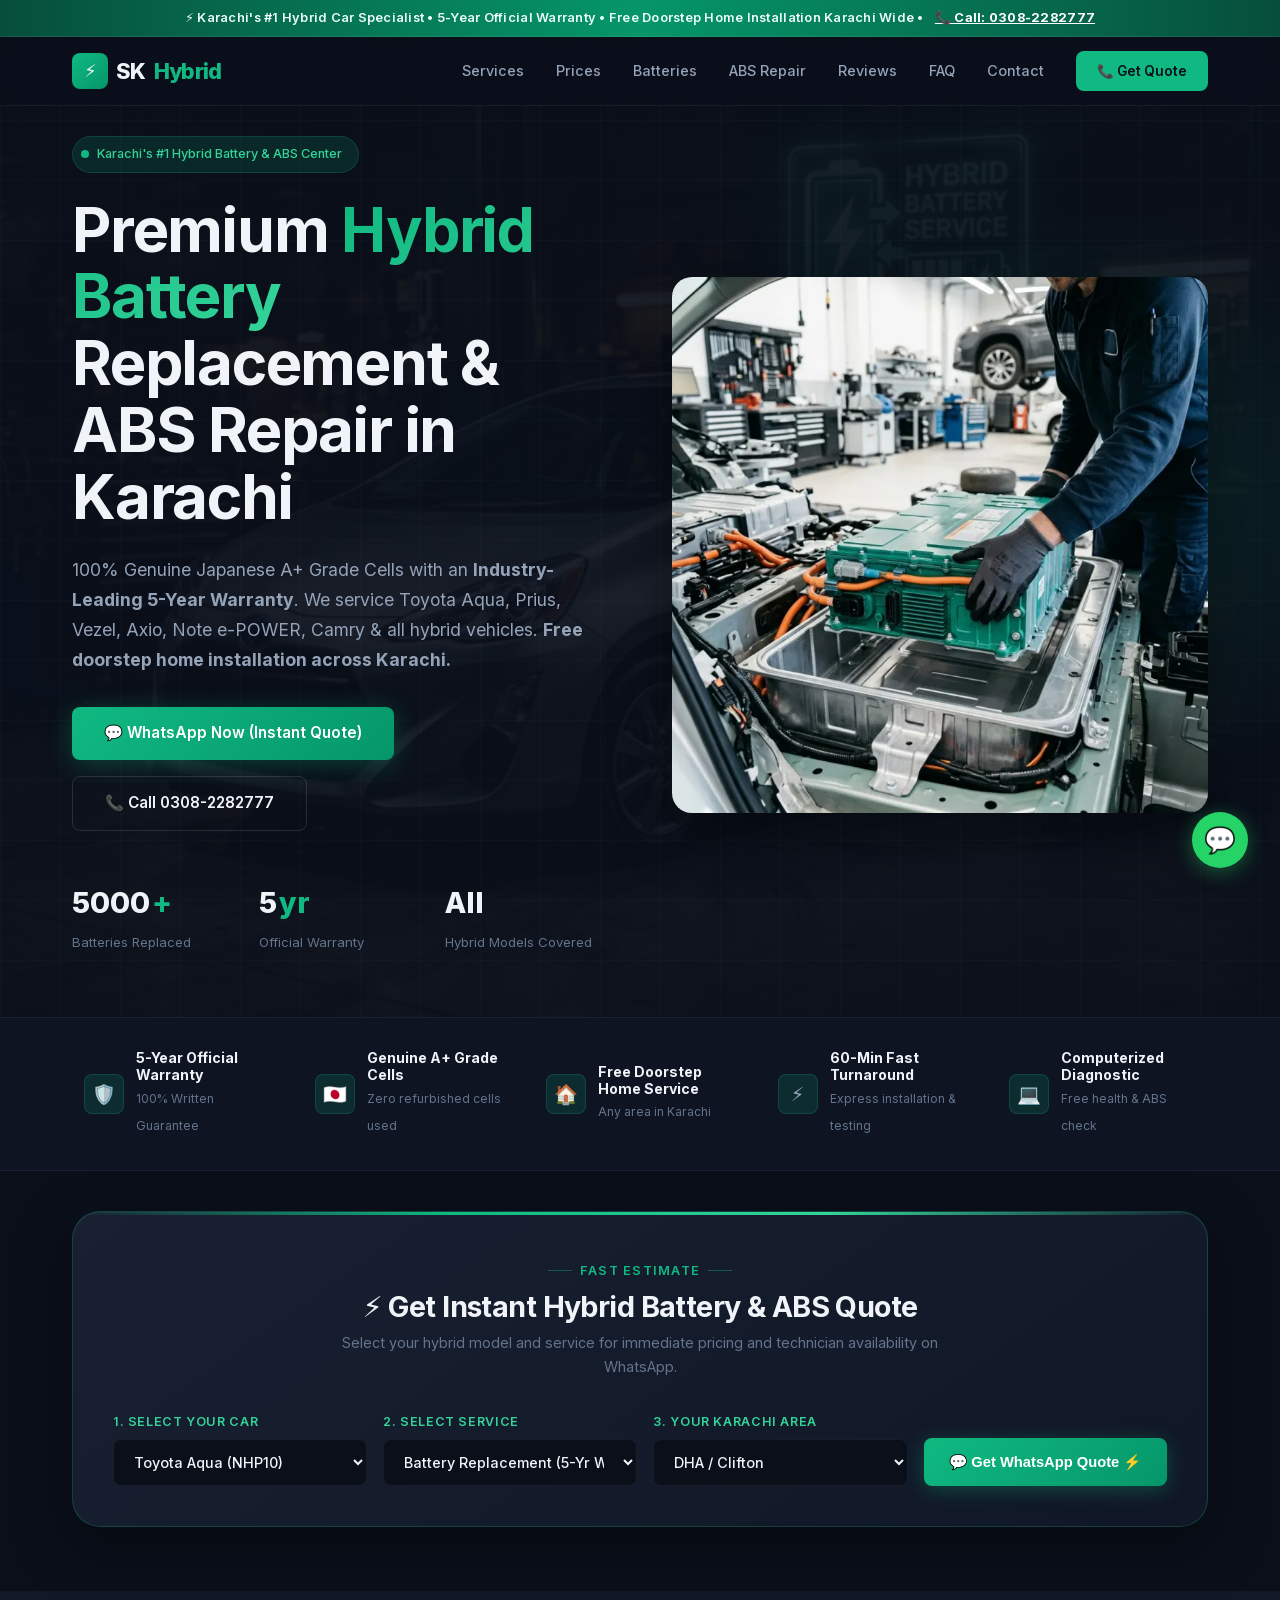
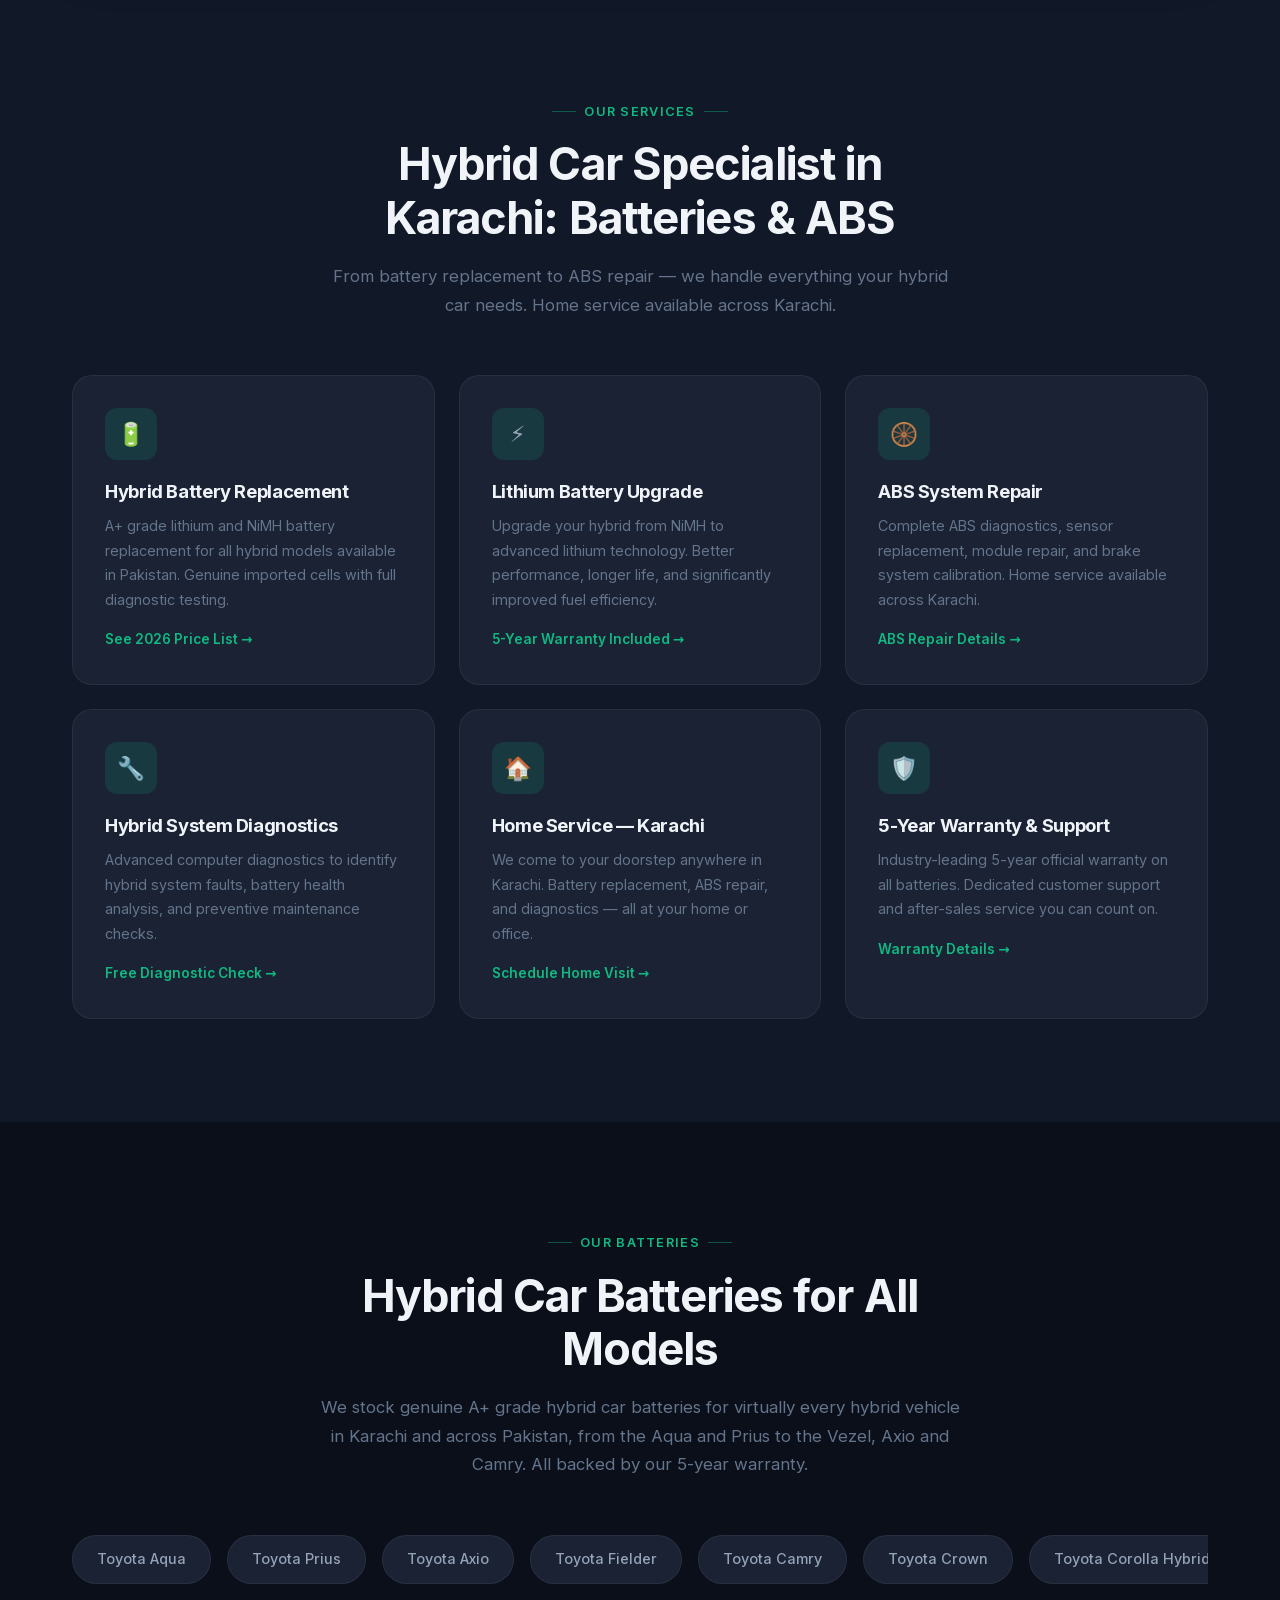
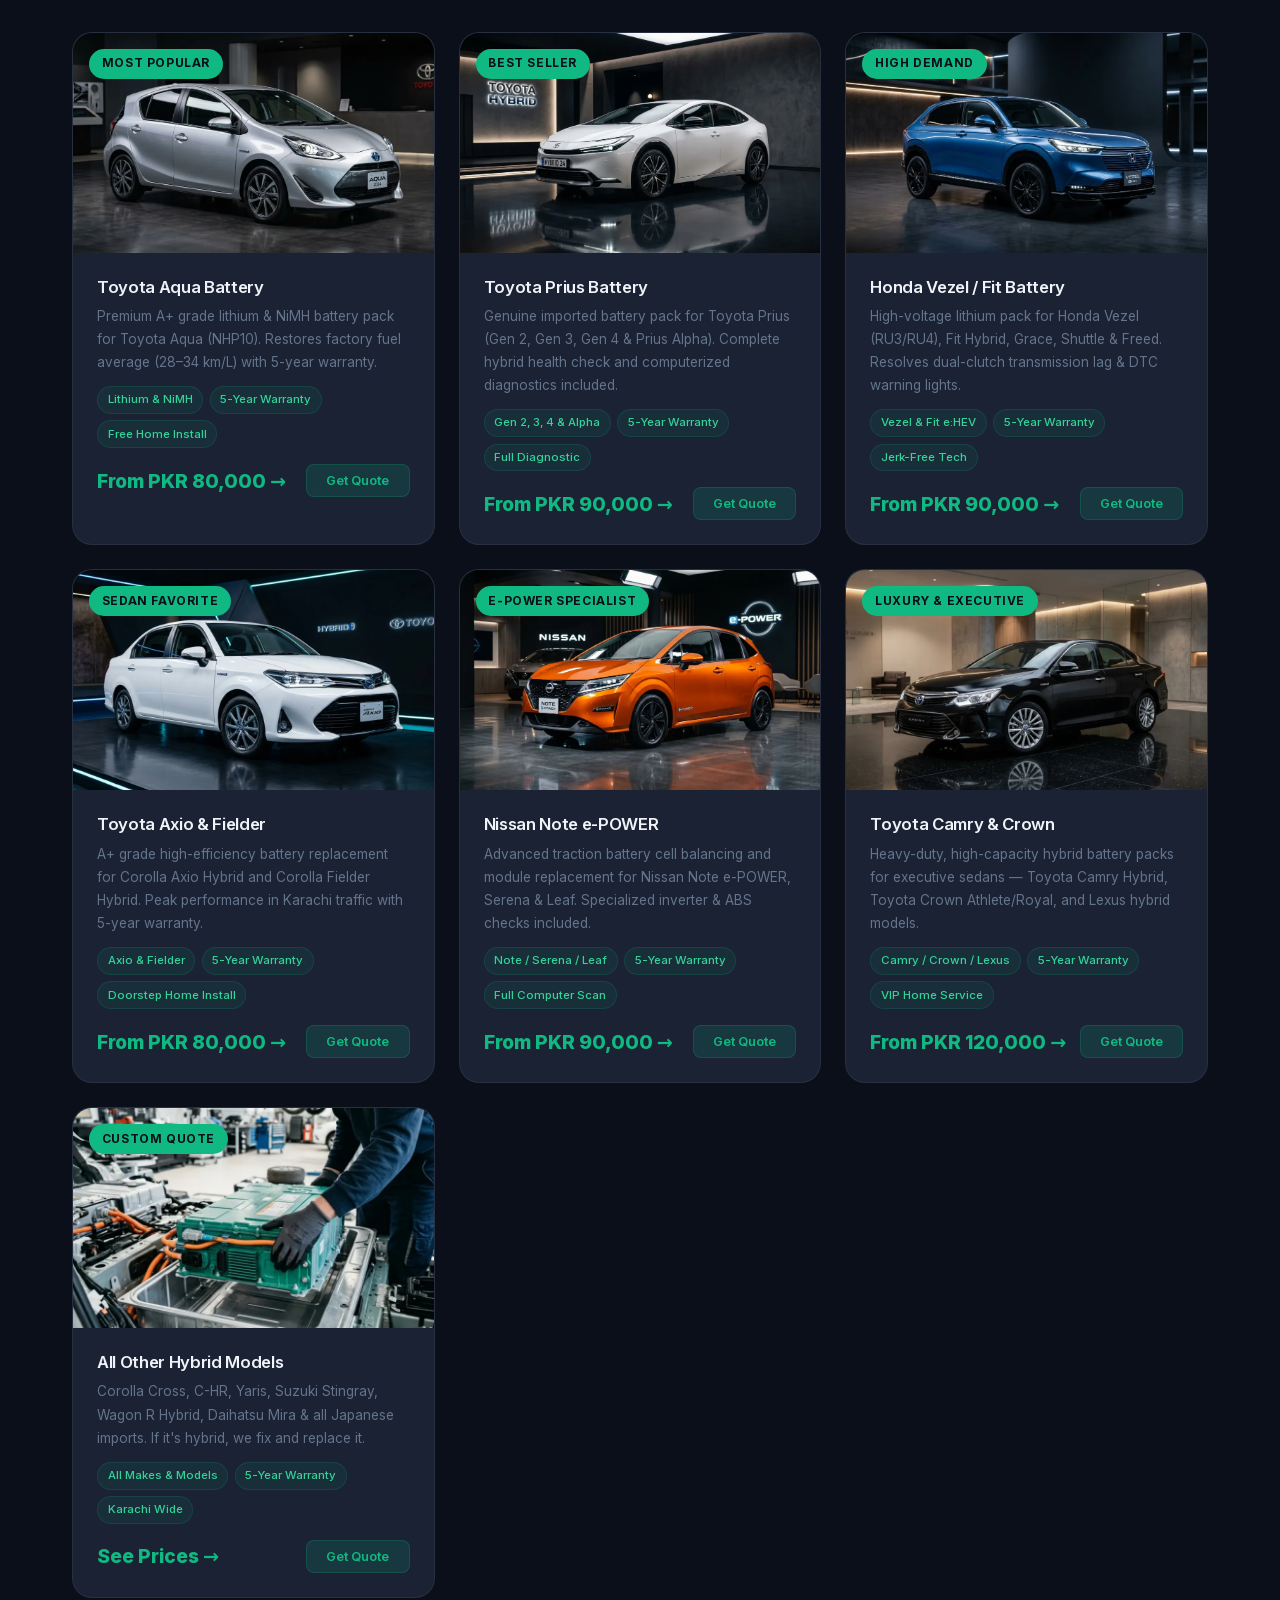
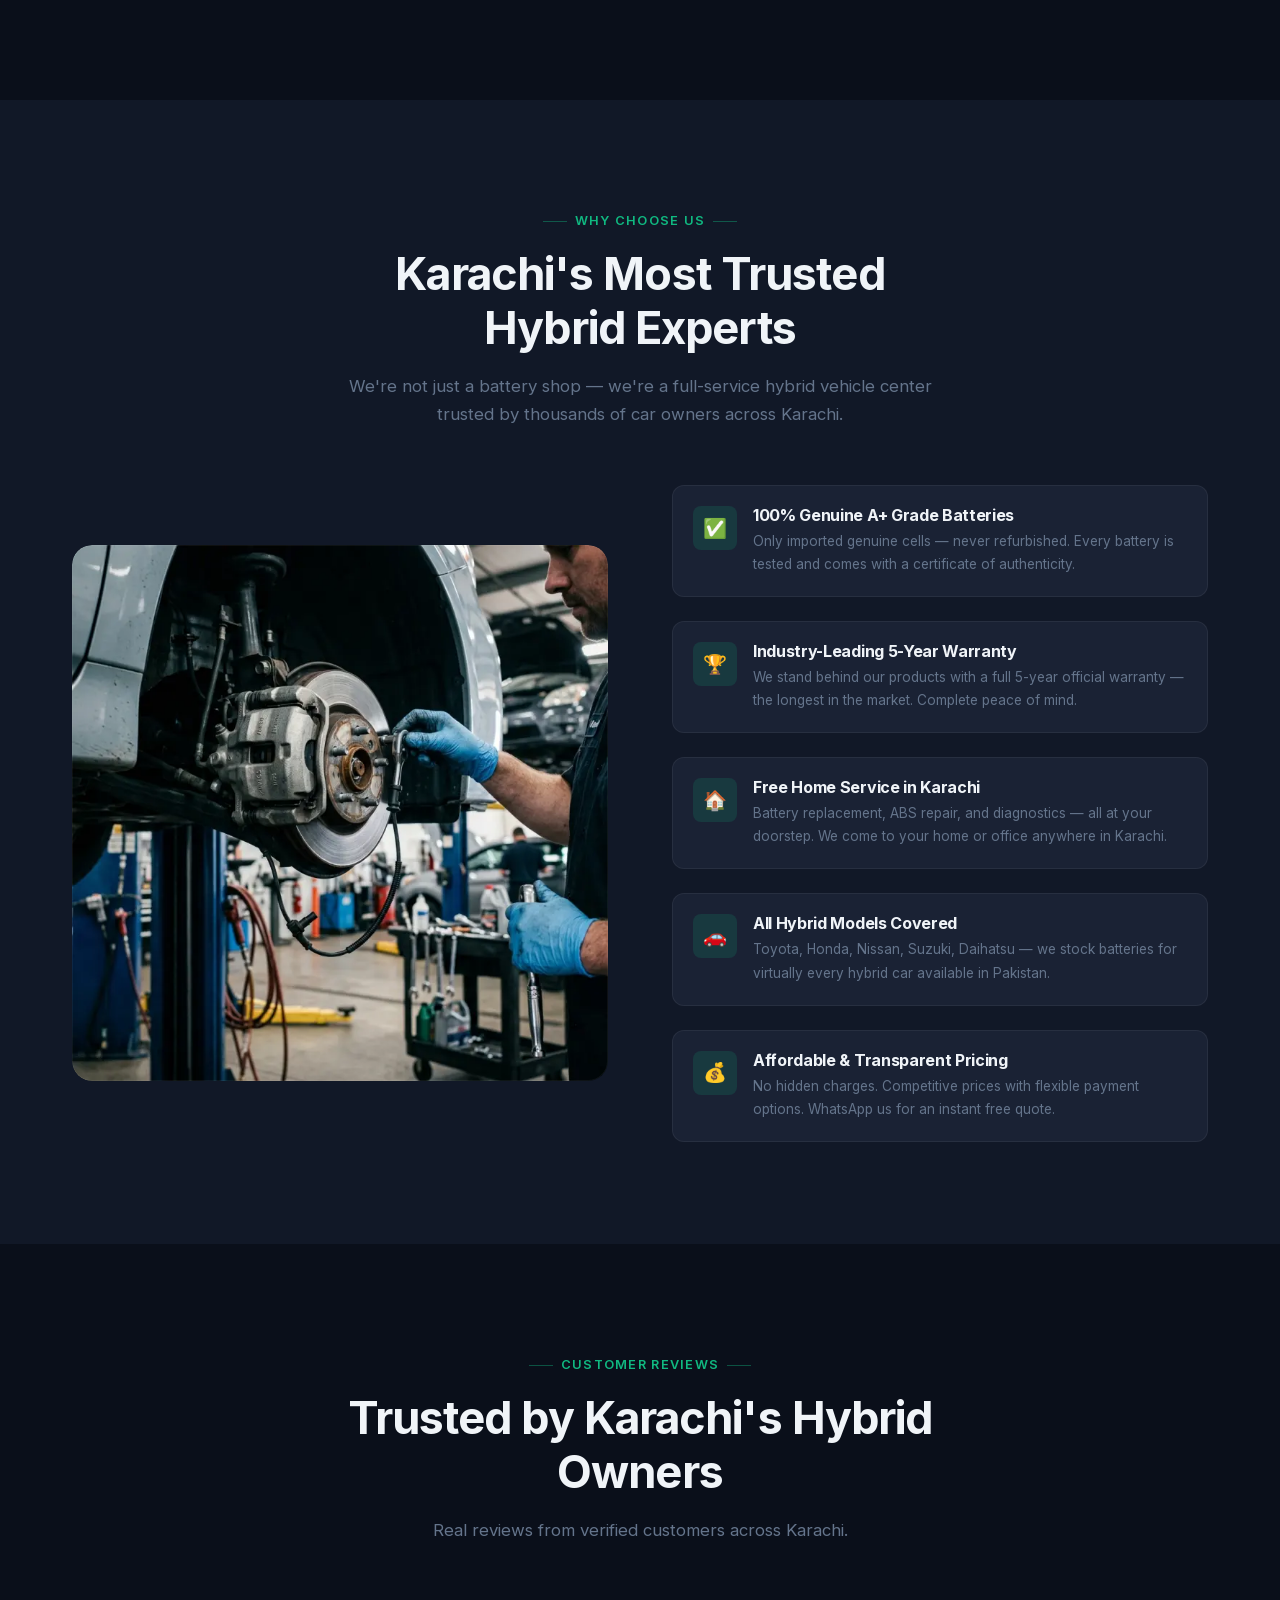
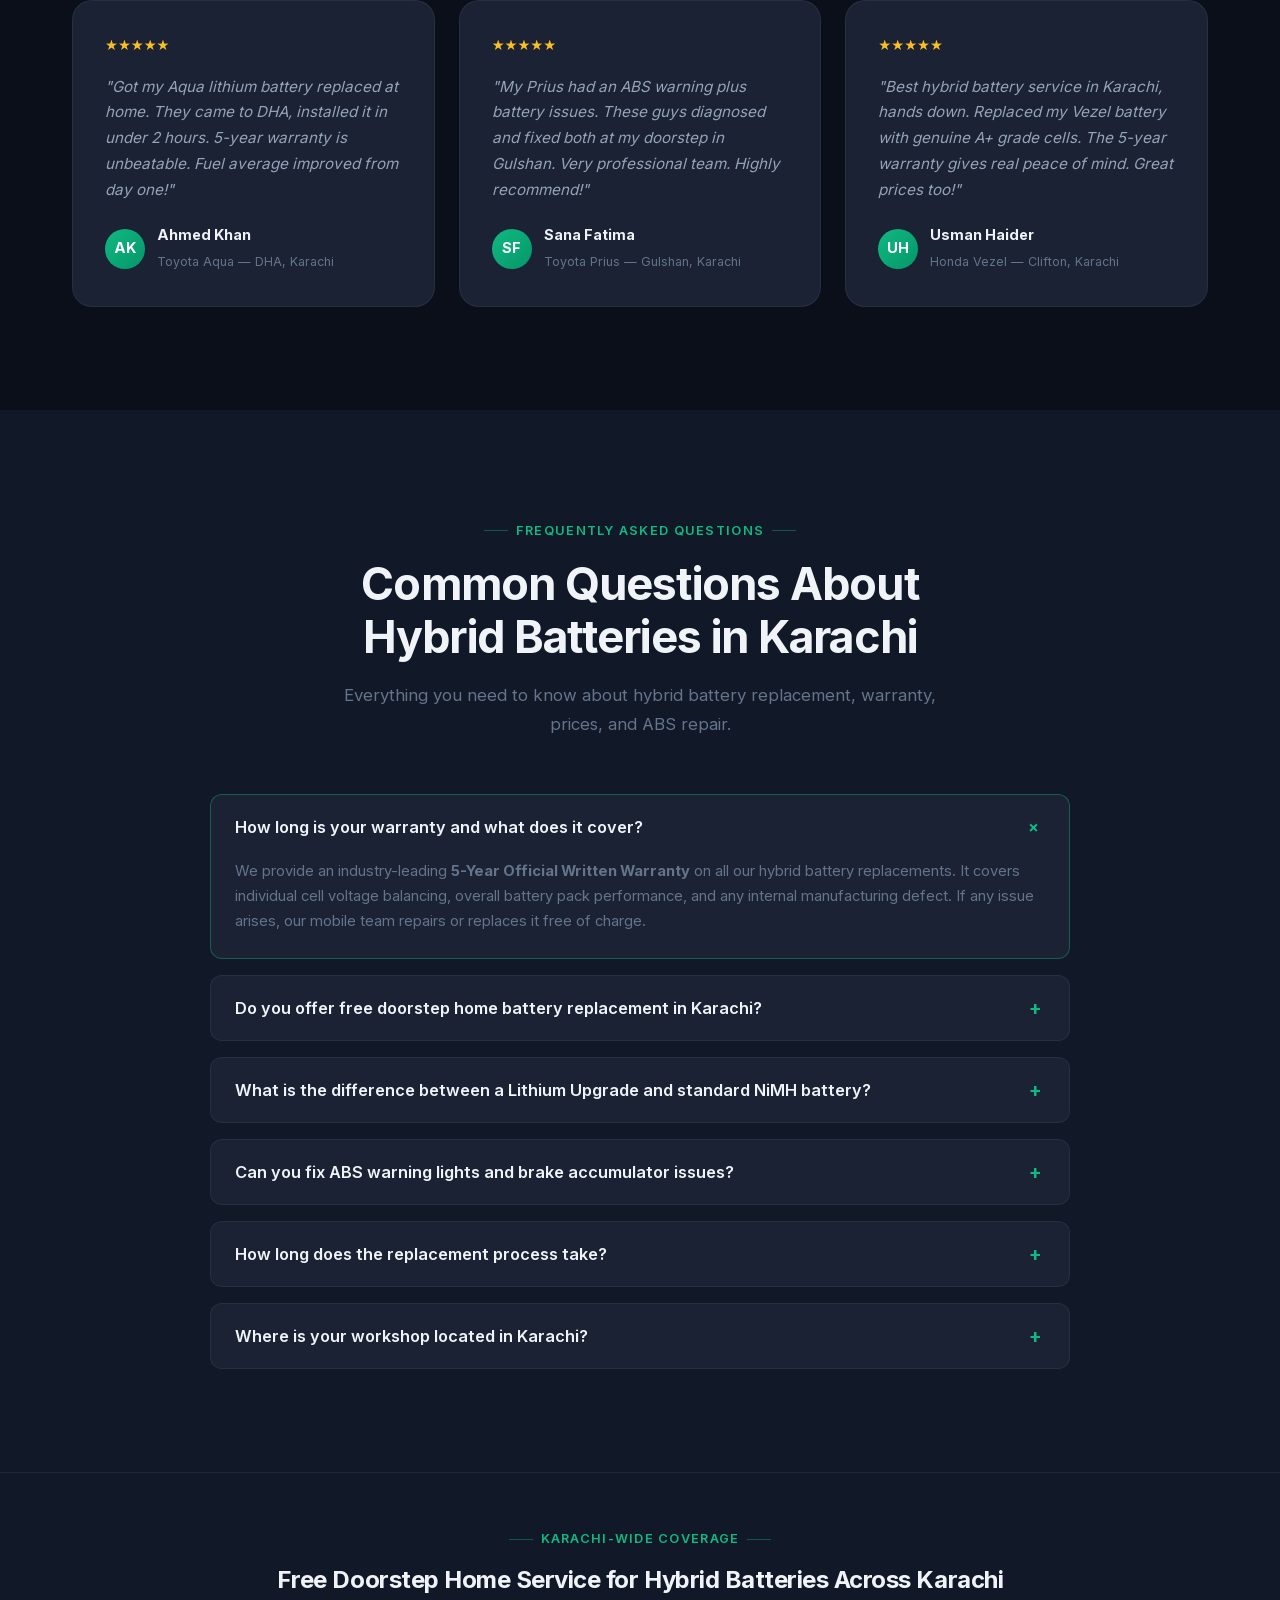
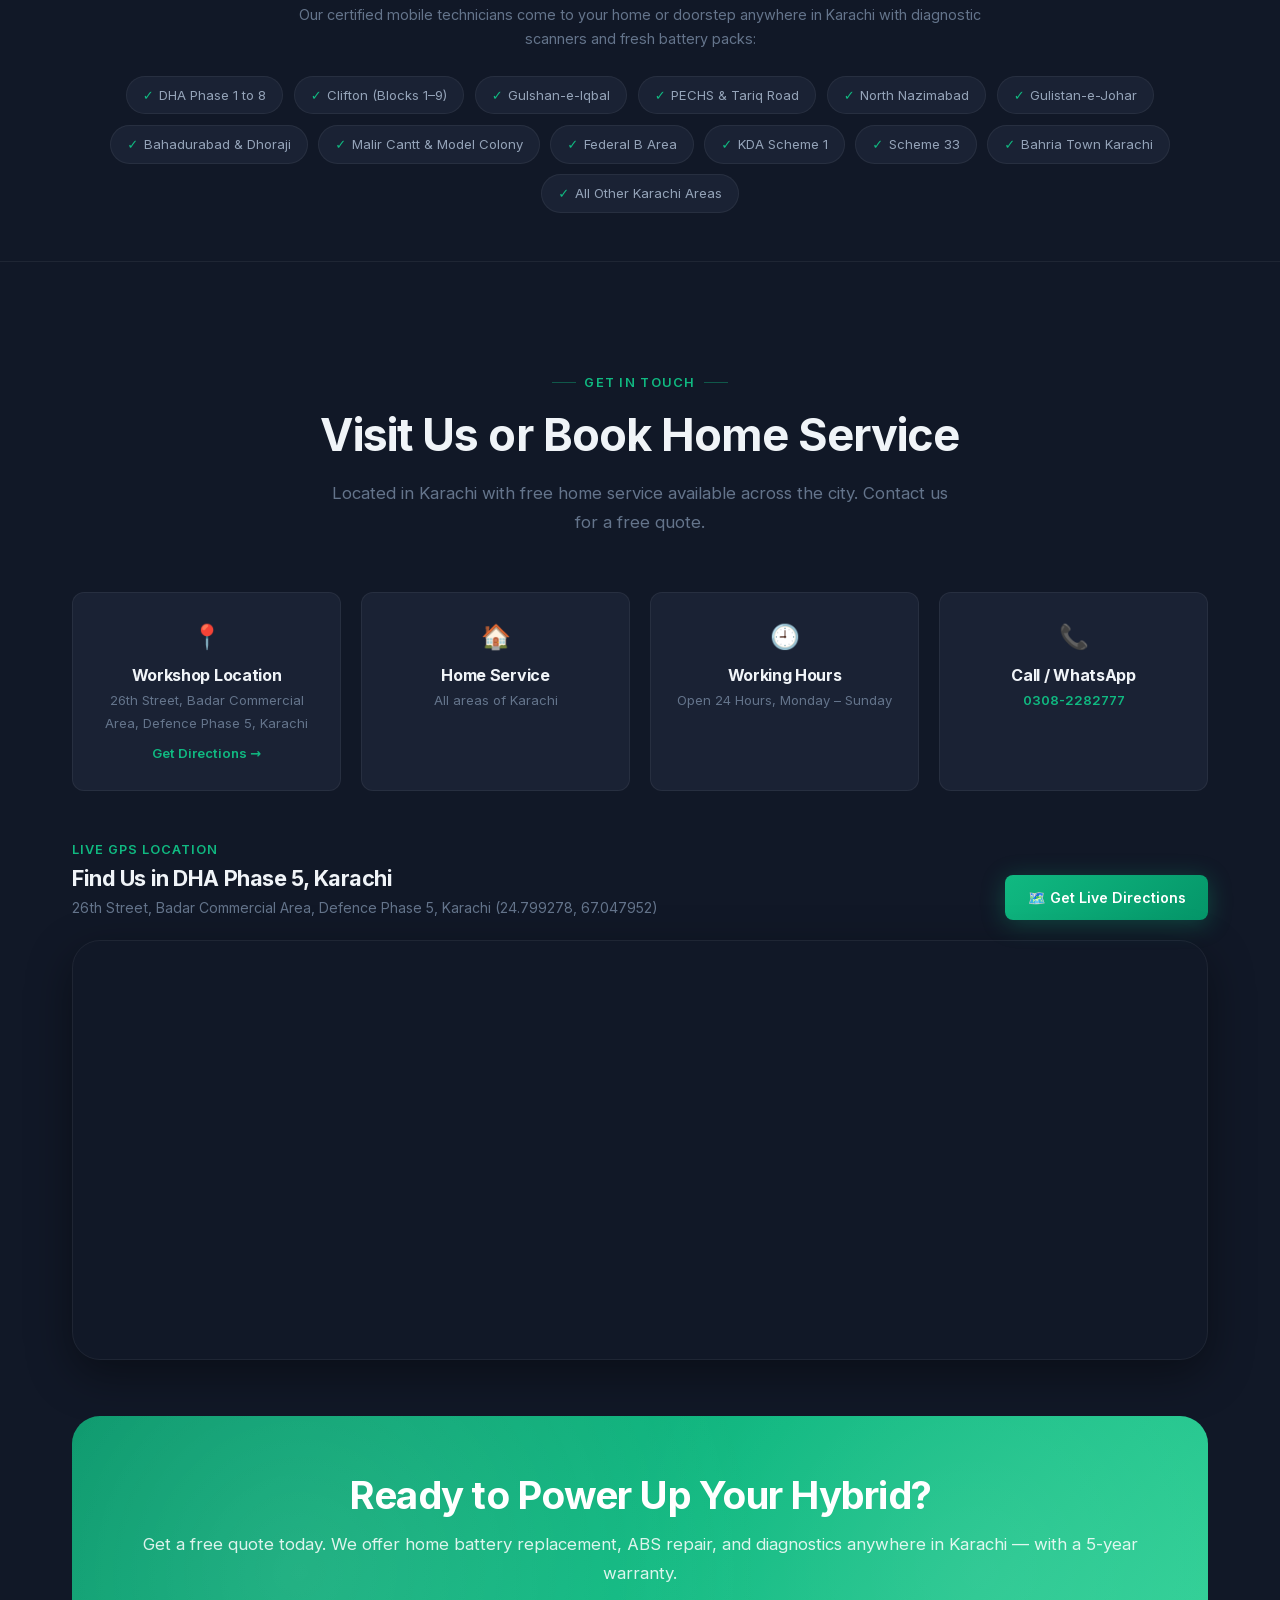
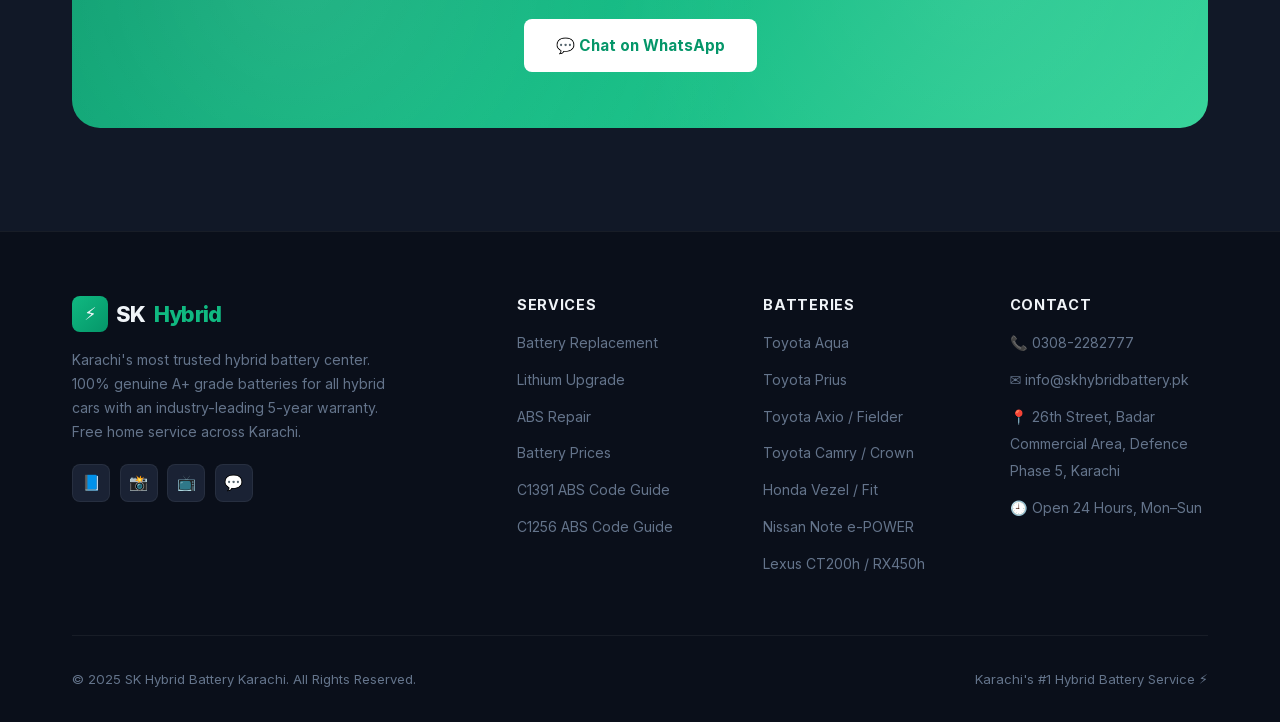
==== commit e721fbf6: "feat(seo): Karachi-first price titles and headings, cost FAQ, Prius lithium section - Price, Aqua an" ====
--- a/index.html
+++ b/index.html
@@ -5,7 +5,7 @@
   <meta name="viewport" content="width=device-width, initial-scale=1.0">
 
   <!-- SEO Meta Tags -->
-  <title>SK Hybrid Battery Karachi | Hybrid Battery Replacement & ABS Repair | 5-Year Warranty</title>
+  <title>SK Hybrid Battery Karachi | Hybrid Car Battery &amp; ABS Specialist | 5-Year Warranty</title>
   <meta name="description" content="Karachi's #1 hybrid battery replacement center. Hybrid batteries from PKR 80,000 for Aqua, Prius, Axio, Camry, Vezel, Fit & more. ABS repair. 5-year warranty. Free home service in Karachi.">
   <meta name="keywords" content="hybrid battery Karachi, aqua lithium battery Karachi, Prius battery replacement Karachi, ABS repair Karachi, hybrid car battery Pakistan, EV battery Karachi, Toyota hybrid battery, Camry battery, Vezel battery, Honda Fit battery, home battery replacement Karachi, 5 year warranty hybrid battery">
   <meta name="author" content="SK Hybrid Battery Karachi">
@@ -85,143 +85,162 @@
 
   <!-- Schema.org Structured Data (LocalBusiness, AutoRepair & FAQPage) -->
   <script type="application/ld+json">
-  {
-    "@context": "https://schema.org",
-    "@graph": [
-      {
-        "@type": ["LocalBusiness", "AutoRepair"],
-        "@id": "https://www.skhybridbatterys.com/#business",
-        "name": "SK Hybrid Battery Karachi",
-        "description": "Karachi's #1 hybrid battery replacement & ABS repair center. Genuine A+ grade batteries for all hybrid cars with 5-year warranty and free home service.",
-        "url": "https://www.skhybridbatterys.com",
-        "telephone": "+92-308-2282777",
-        "priceRange": "PKR 25,000 - 320,000",
-        "image": "https://www.skhybridbatterys.com/images/hero-battery.jpg",
-        "logo": "https://www.skhybridbatterys.com/icon-512.png",
-        "address": {
-          "@type": "PostalAddress",
-          "streetAddress": "26th Street, Badar Commercial Area, Defence Phase 5",
-          "addressLocality": "Karachi",
-          "addressRegion": "Sindh",
-          "addressCountry": "PK"
-        },
-        "geo": {
-          "@type": "GeoCoordinates",
-          "latitude": 24.799278,
-          "longitude": 67.047952
-        },
-        "hasMap": "https://maps.google.com/?q=24.799278,67.047952",
-        "areaServed": [
-          "DHA Karachi",
-          "Clifton",
-          "Gulshan-e-Iqbal",
-          "PECHS",
-          "North Nazimabad",
-          "Gulistan-e-Johar",
-          "Malir Cantt",
-          "Bahria Town Karachi",
-          "Karachi"
+{
+  "@context": "https://schema.org",
+  "@graph": [
+    {
+      "@type": [
+        "LocalBusiness",
+        "AutoRepair"
+      ],
+      "@id": "https://www.skhybridbatterys.com/#business",
+      "name": "SK Hybrid Battery Karachi",
+      "description": "Karachi's #1 hybrid battery replacement & ABS repair center. Genuine A+ grade batteries for all hybrid cars with 5-year warranty and free home service.",
+      "url": "https://www.skhybridbatterys.com",
+      "telephone": "+92-308-2282777",
+      "priceRange": "PKR 25,000 - 320,000",
+      "image": "https://www.skhybridbatterys.com/images/hero-battery.jpg",
+      "logo": "https://www.skhybridbatterys.com/icon-512.png",
+      "address": {
+        "@type": "PostalAddress",
+        "streetAddress": "26th Street, Badar Commercial Area, Defence Phase 5",
+        "addressLocality": "Karachi",
+        "addressRegion": "Sindh",
+        "addressCountry": "PK"
+      },
+      "geo": {
+        "@type": "GeoCoordinates",
+        "latitude": 24.799278,
+        "longitude": 67.047952
+      },
+      "hasMap": "https://maps.google.com/?q=24.799278,67.047952",
+      "areaServed": [
+        "DHA Karachi",
+        "Clifton",
+        "Gulshan-e-Iqbal",
+        "PECHS",
+        "North Nazimabad",
+        "Gulistan-e-Johar",
+        "Malir Cantt",
+        "Bahria Town Karachi",
+        "Karachi"
+      ],
+      "openingHoursSpecification": {
+        "@type": "OpeningHoursSpecification",
+        "dayOfWeek": [
+          "Monday",
+          "Tuesday",
+          "Wednesday",
+          "Thursday",
+          "Friday",
+          "Saturday",
+          "Sunday"
         ],
-        "openingHoursSpecification": {
-          "@type": "OpeningHoursSpecification",
-          "dayOfWeek": ["Monday","Tuesday","Wednesday","Thursday","Friday","Saturday","Sunday"],
-          "opens": "00:00",
-          "closes": "23:59"
-        },
-        "hasOfferCatalog": {
-          "@type": "OfferCatalog",
-          "name": "Hybrid Battery Services",
-          "itemListElement": [
-            {
-              "@type": "Offer",
-              "itemOffered": {
-                "@type": "Service",
-                "name": "Hybrid Battery Replacement Karachi",
-                "description": "A+ grade genuine battery replacement for all hybrid cars with 5-year warranty"
-              }
-            },
-            {
-              "@type": "Offer",
-              "itemOffered": {
-                "@type": "Service",
-                "name": "ABS System Repair Karachi",
-                "description": "Complete ABS diagnostics and repair for hybrid and conventional vehicles"
-              }
-            },
-            {
-              "@type": "Offer",
-              "itemOffered": {
-                "@type": "Service",
-                "name": "Doorstep Home Battery Replacement",
-                "description": "Free doorstep home battery replacement service across all areas of Karachi"
-              }
-            }
-          ]
-        },
-        "sameAs": [
-          "https://www.facebook.com/skhybridbattery",
-          "https://www.instagram.com/skhybridbattery"
-        ]
+        "opens": "00:00",
+        "closes": "23:59"
       },
-      {
-        "@type": "FAQPage",
-        "@id": "https://www.skhybridbatterys.com/#faq",
-        "mainEntity": [
+      "hasOfferCatalog": {
+        "@type": "OfferCatalog",
+        "name": "Hybrid Battery Services",
+        "itemListElement": [
           {
-            "@type": "Question",
-            "name": "How long is the hybrid battery warranty and what does it cover?",
-            "acceptedAnswer": {
-              "@type": "Answer",
-              "text": "All our hybrid battery replacements come with an industry-leading 5-year official written warranty covering complete battery performance, individual cell voltage balance, and zero defect guarantee across Karachi."
+            "@type": "Offer",
+            "itemOffered": {
+              "@type": "Service",
+              "name": "Hybrid Battery Replacement Karachi",
+              "description": "A+ grade genuine battery replacement for all hybrid cars with 5-year warranty"
             }
           },
           {
-            "@type": "Question",
-            "name": "Do you provide home doorstep hybrid battery replacement in Karachi?",
-            "acceptedAnswer": {
-              "@type": "Answer",
-              "text": "Yes, we provide 100% free doorstep home hybrid battery installation anywhere in Karachi including DHA, Clifton, Gulshan-e-Iqbal, PECHS, and North Nazimabad. Our mobile diagnostic unit comes directly to your home or office."
+            "@type": "Offer",
+            "itemOffered": {
+              "@type": "Service",
+              "name": "ABS System Repair Karachi",
+              "description": "Complete ABS diagnostics and repair for hybrid and conventional vehicles"
             }
           },
           {
-            "@type": "Question",
-            "name": "What is the difference between a Lithium battery upgrade and NiMH battery?",
-            "acceptedAnswer": {
-              "@type": "Answer",
-              "text": "Lithium batteries are up to 60% lighter, dissipate heat much better in Karachi's hot weather, deliver 20-30% improved fuel average, and offer a longer lifespan compared to older NiMH technology."
-            }
-          },
-          {
-            "@type": "Question",
-            "name": "Can you fix ABS warning lights and brake accumulator issues for hybrid cars?",
-            "acceptedAnswer": {
-              "@type": "Answer",
-              "text": "Yes, we are Karachi's leading ABS specialists. We provide computerized diagnostics, brake booster module repair, pump actuator replacement, and electronic calibration for Aqua, Prius, Vezel, Axio, and all other hybrids."
-            }
-          },
-          {
-            "@type": "Question",
-            "name": "Where is your workshop located in Karachi?",
-            "acceptedAnswer": {
-              "@type": "Answer",
-              "text": "Our workshop is located at 26th Street, Badar Commercial Area, Defence Phase 5, Karachi. You can visit us directly or book doorstep home service."
+            "@type": "Offer",
+            "itemOffered": {
+              "@type": "Service",
+              "name": "Doorstep Home Battery Replacement",
+              "description": "Free doorstep home battery replacement service across all areas of Karachi"
             }
           }
         ]
       },
-      {
-        "@type": "WebSite",
-        "@id": "https://www.skhybridbatterys.com/#website",
-        "url": "https://www.skhybridbatterys.com",
-        "name": "SK Hybrid Battery Karachi",
-        "potentialAction": {
-          "@type": "SearchAction",
-          "target": "https://www.skhybridbatterys.com/?s={search_term_string}",
-          "query-input": "required name=search_term_string"
+      "sameAs": [
+        "https://www.facebook.com/skhybridbattery",
+        "https://www.instagram.com/skhybridbattery"
+      ]
+    },
+    {
+      "@type": "FAQPage",
+      "@id": "https://www.skhybridbatterys.com/#faq",
+      "mainEntity": [
+        {
+          "@type": "Question",
+          "name": "How long is your warranty and what does it cover?",
+          "acceptedAnswer": {
+            "@type": "Answer",
+            "text": "We provide an industry-leading 5-Year Official Written Warranty on all our hybrid battery replacements. It covers individual cell voltage balancing, overall battery pack performance, and any internal manufacturing defect. If any issue arises, our mobile team repairs or replaces it free of charge."
+          }
+        },
+        {
+          "@type": "Question",
+          "name": "Do you offer free doorstep home battery replacement in Karachi?",
+          "acceptedAnswer": {
+            "@type": "Answer",
+            "text": "Yes! We provide 100% free home doorstep service across all neighborhoods in Karachi — including DHA (Phases 1–8), Clifton, Gulshan-e-Iqbal, PECHS, North Nazimabad, Malir Cantt, and beyond. Our mobile van carries full computerized diagnostic equipment to install and test the battery at your home or office."
+          }
+        },
+        {
+          "@type": "Question",
+          "name": "What is the difference between a Lithium Upgrade and standard NiMH battery?",
+          "acceptedAnswer": {
+            "@type": "Answer",
+            "text": "Lithium batteries are modern generation packs that are up to 60% lighter, run substantially cooler in Karachi's intense summer heat, and deliver a 20% to 30% improvement in fuel economy (up to 30-34 km/L on Aqua). Standard NiMH batteries are reliable OEM replacements. Both options come with our complete 5-year warranty."
+          }
+        },
+        {
+          "@type": "Question",
+          "name": "Can you fix ABS warning lights and brake accumulator issues?",
+          "acceptedAnswer": {
+            "@type": "Answer",
+            "text": "Yes. ABS failure (hard brake pedal, continuous motor buzzing, or ABS/VSC warning lights on dashboard) is a very common issue in Toyota Aqua, Prius, and Honda Vezel. We specialize in ABS pump rebuilding, accumulator module replacement, electronic sensor calibration, and brake bleeding."
+          }
+        },
+        {
+          "@type": "Question",
+          "name": "How long does the replacement process take?",
+          "acceptedAnswer": {
+            "@type": "Answer",
+            "text": "A complete hybrid battery replacement typically takes 45 to 90 minutes. This includes complete safe disconnection of the high-voltage system, professional installation of the new pack, cooling fan cleaning, and comprehensive OBD2 computer diagnostic scans."
+          }
+        },
+        {
+          "@type": "Question",
+          "name": "Where is your workshop located in Karachi?",
+          "acceptedAnswer": {
+            "@type": "Answer",
+            "text": "Our workshop is conveniently located at 26th Street, Badar Commercial Area, Defence Phase 5, Karachi. You are welcome to drive in for a free computer diagnostic scan, or call us at 0308-2282777 to schedule a home visit."
+          }
         }
+      ]
+    },
+    {
+      "@type": "WebSite",
+      "@id": "https://www.skhybridbatterys.com/#website",
+      "url": "https://www.skhybridbatterys.com",
+      "name": "SK Hybrid Battery Karachi",
+      "potentialAction": {
+        "@type": "SearchAction",
+        "target": "https://www.skhybridbatterys.com/?s={search_term_string}",
+        "query-input": "required name=search_term_string"
       }
-    ]
-  }
+    }
+  ]
+}
   </script>
 </head>
 <body>
@@ -417,7 +436,7 @@
     <div class="container">
       <div class="section-header reveal">
         <div class="section-label">Our Services</div>
-        <h2>Complete Hybrid Car Solutions in Karachi</h2>
+        <h2>Hybrid Car Specialist in Karachi: Batteries &amp; ABS</h2>
         <p>From battery replacement to ABS repair — we handle everything your hybrid car needs. Home service available across Karachi.</p>
       </div>
 
@@ -472,8 +491,8 @@
     <div class="container">
       <div class="section-header reveal">
         <div class="section-label">Our Batteries</div>
-        <h2>Batteries for All Hybrid Cars</h2>
-        <p>We stock genuine A+ grade batteries for virtually every hybrid model available in Pakistan. All backed by our 5-year warranty.</p>
+        <h2>Hybrid Car Batteries for All Models</h2>
+        <p>We stock genuine A+ grade hybrid car batteries for virtually every hybrid vehicle in Karachi and across Pakistan, from the Aqua and Prius to the Vezel, Axio and Camry. All backed by our 5-year warranty.</p>
       </div>
 
       <!-- Vehicle Tags -->
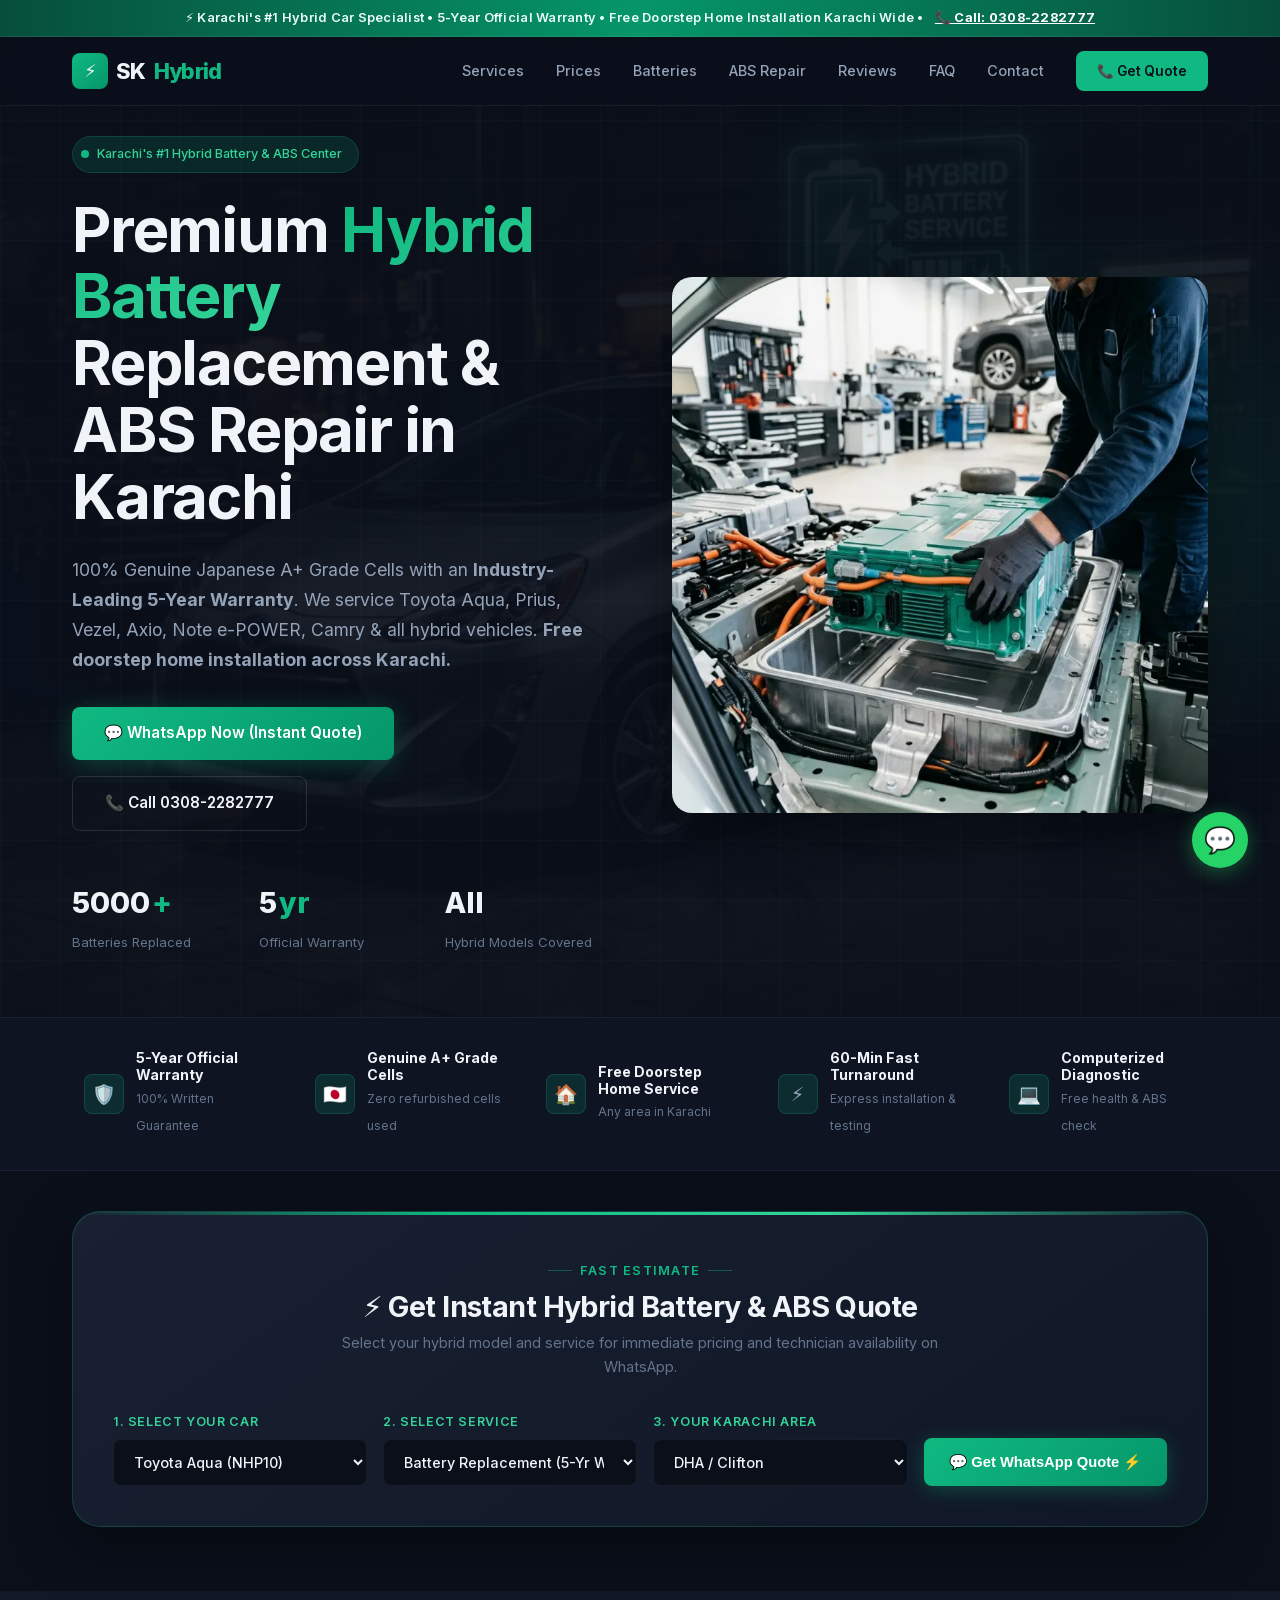
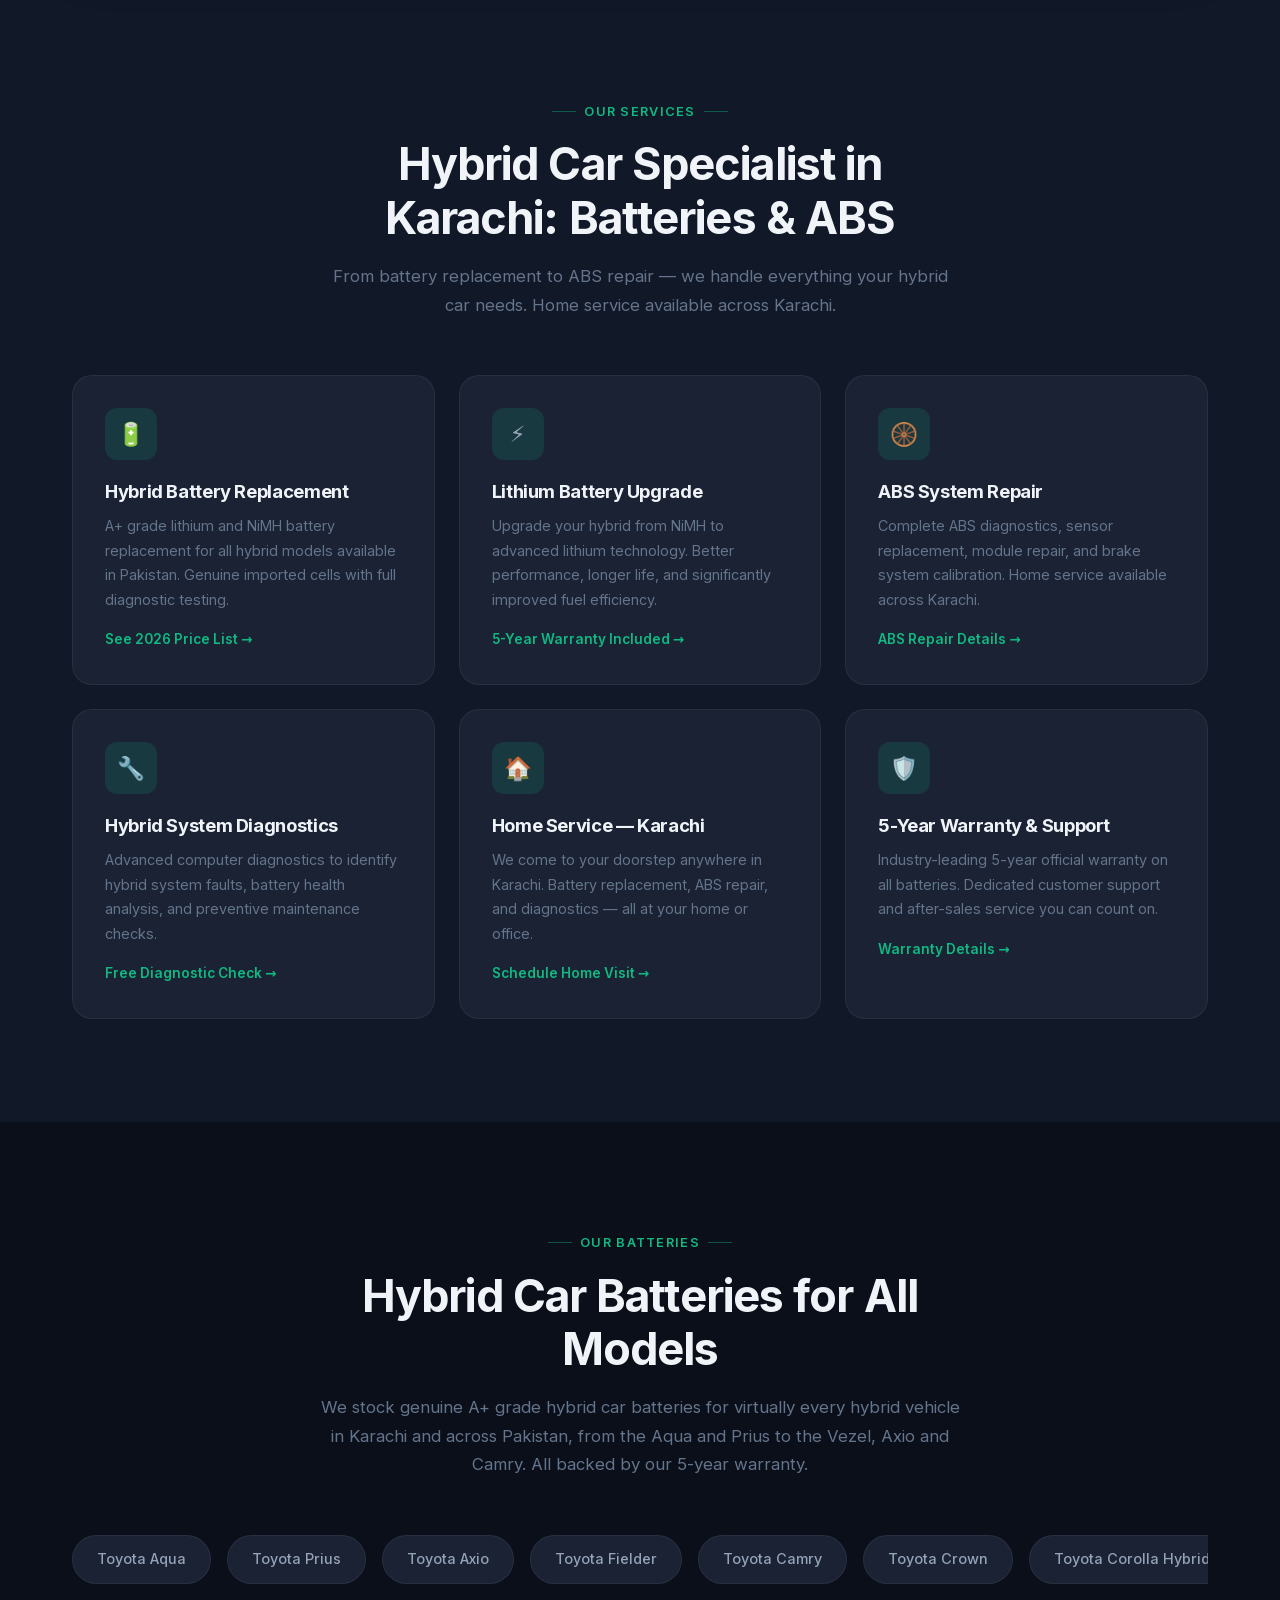
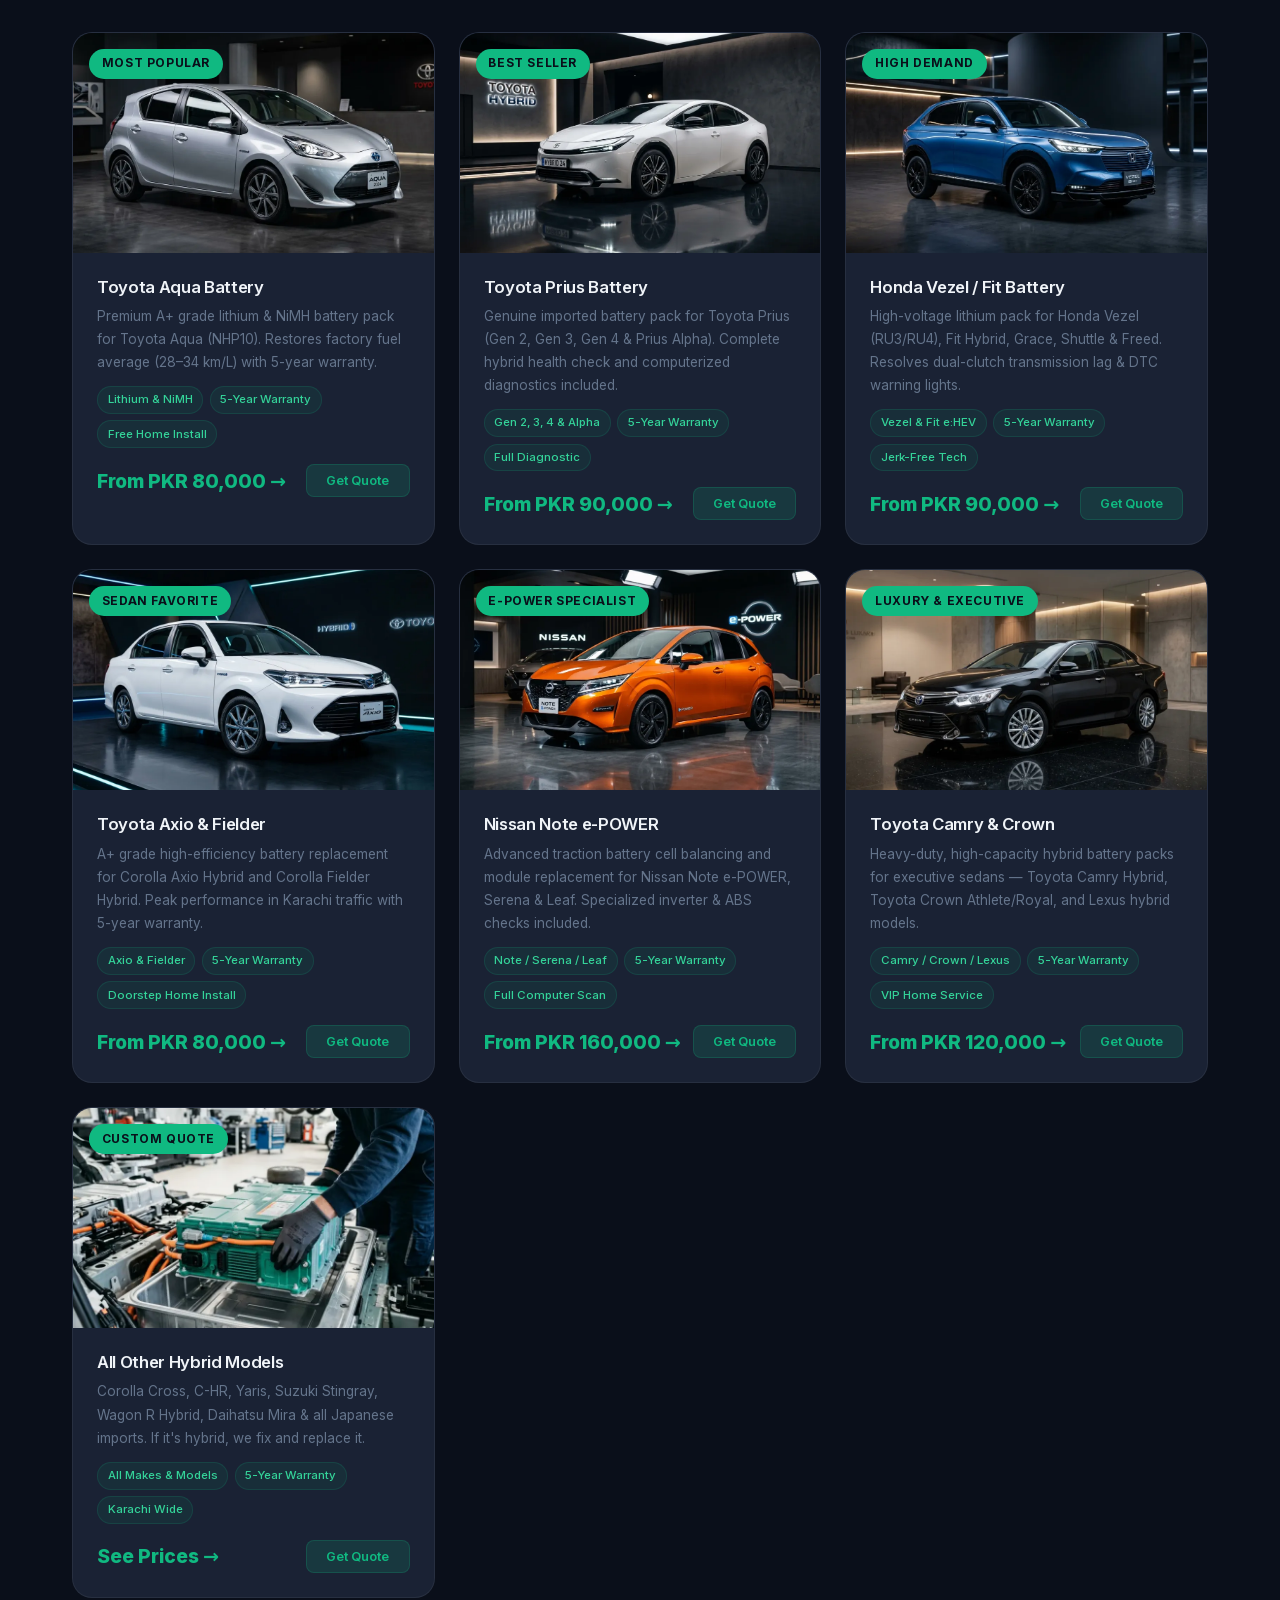
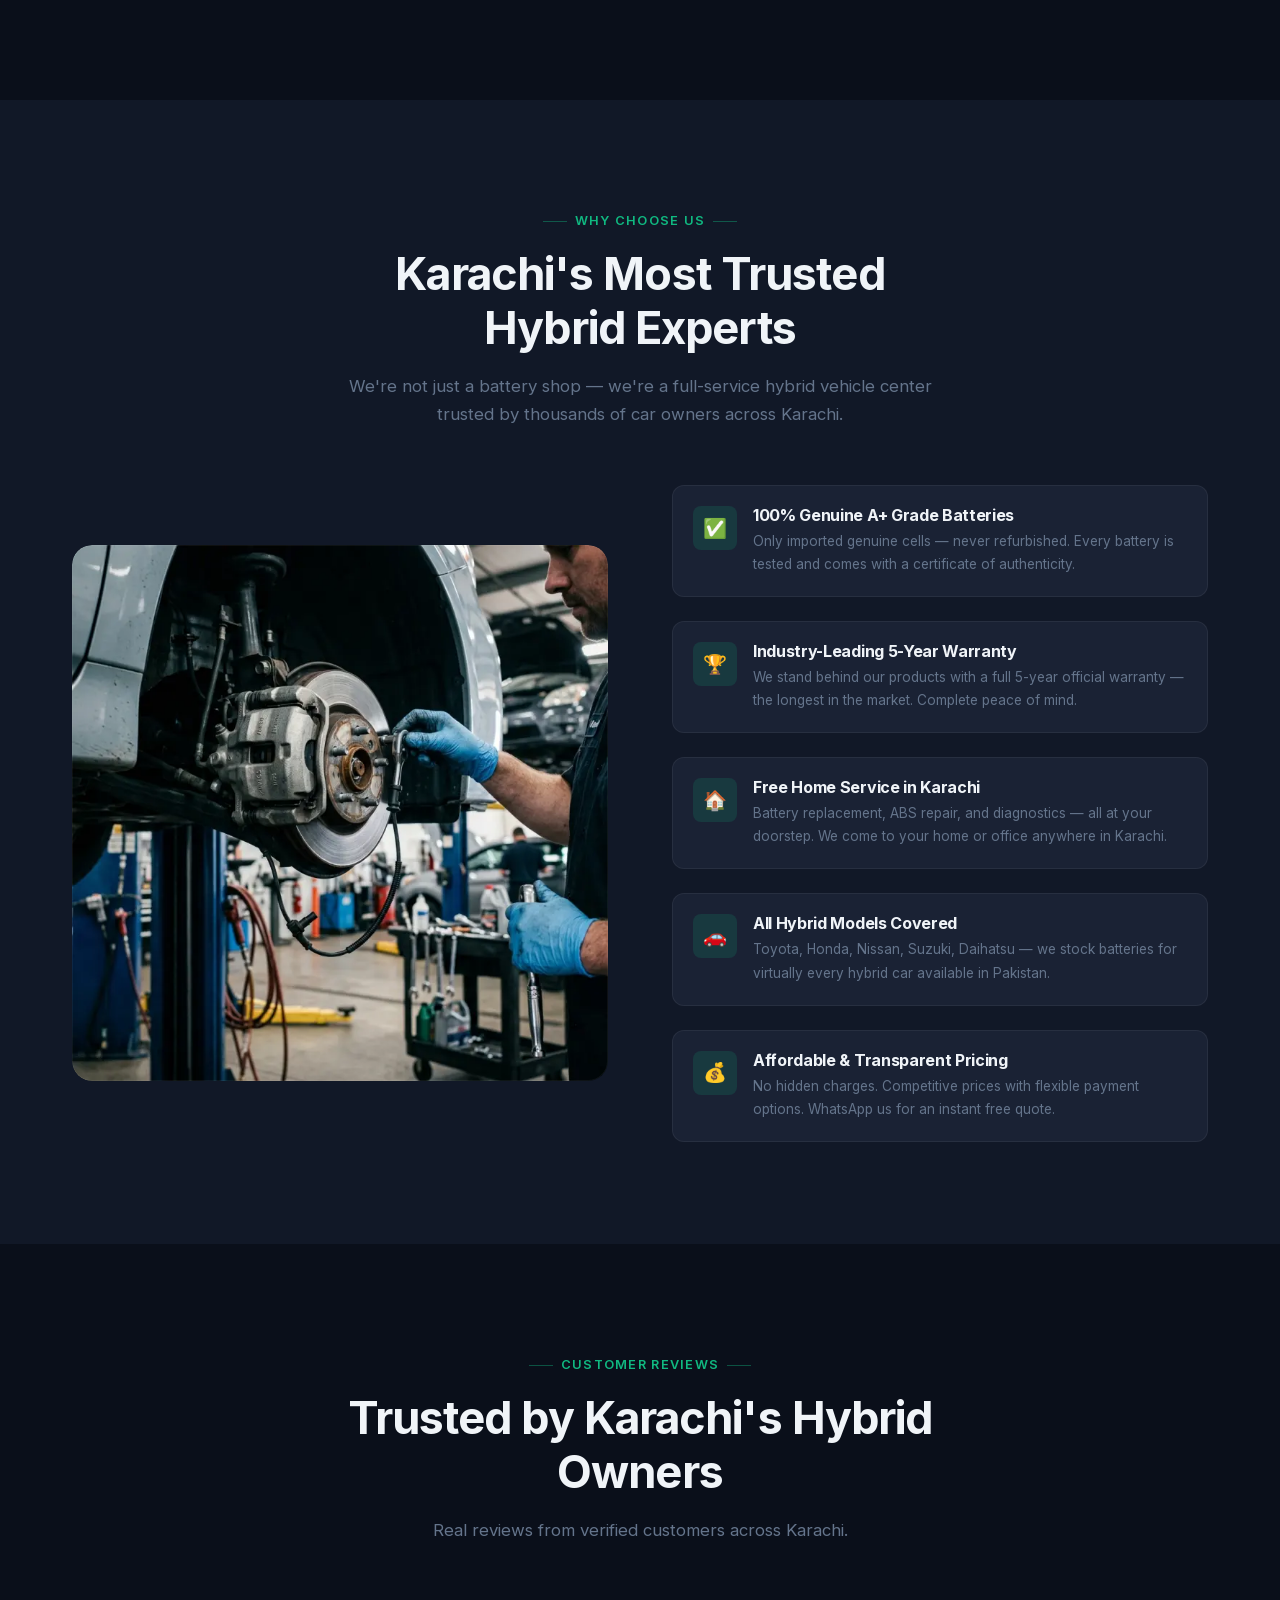
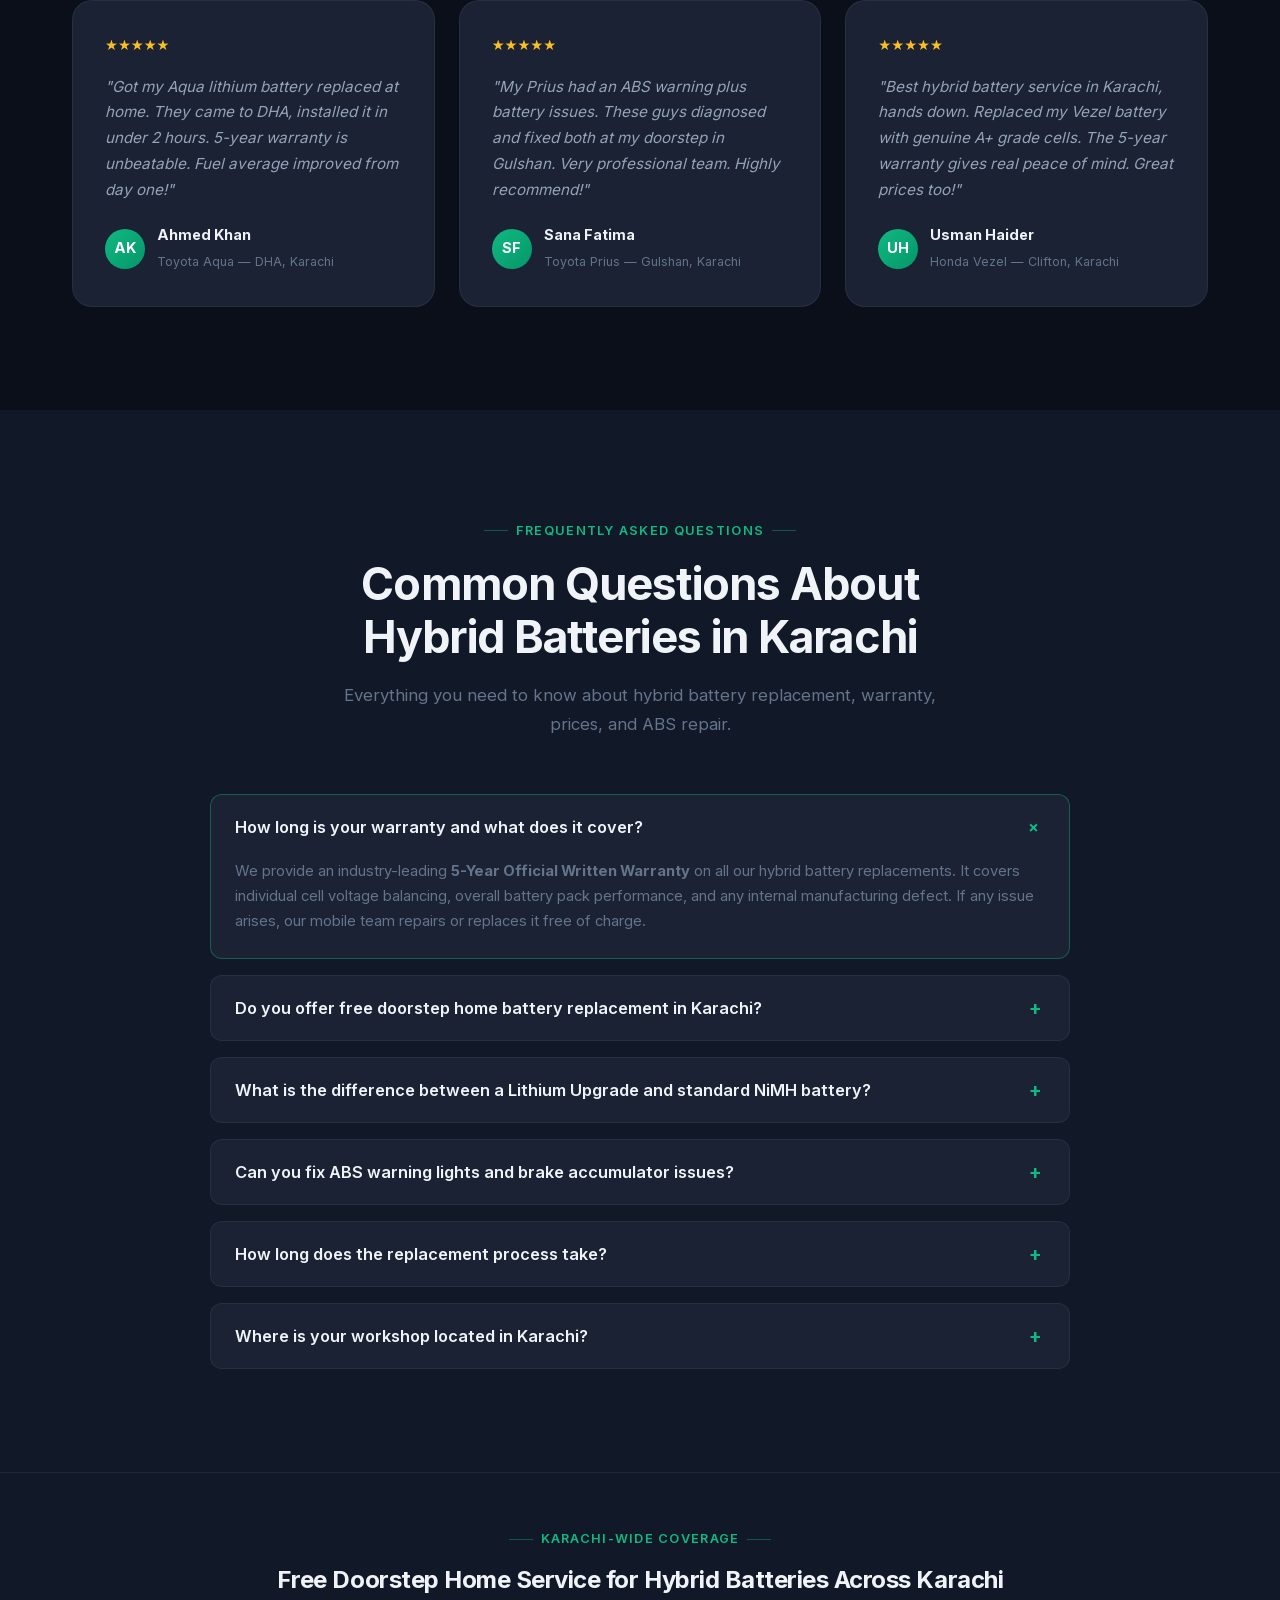
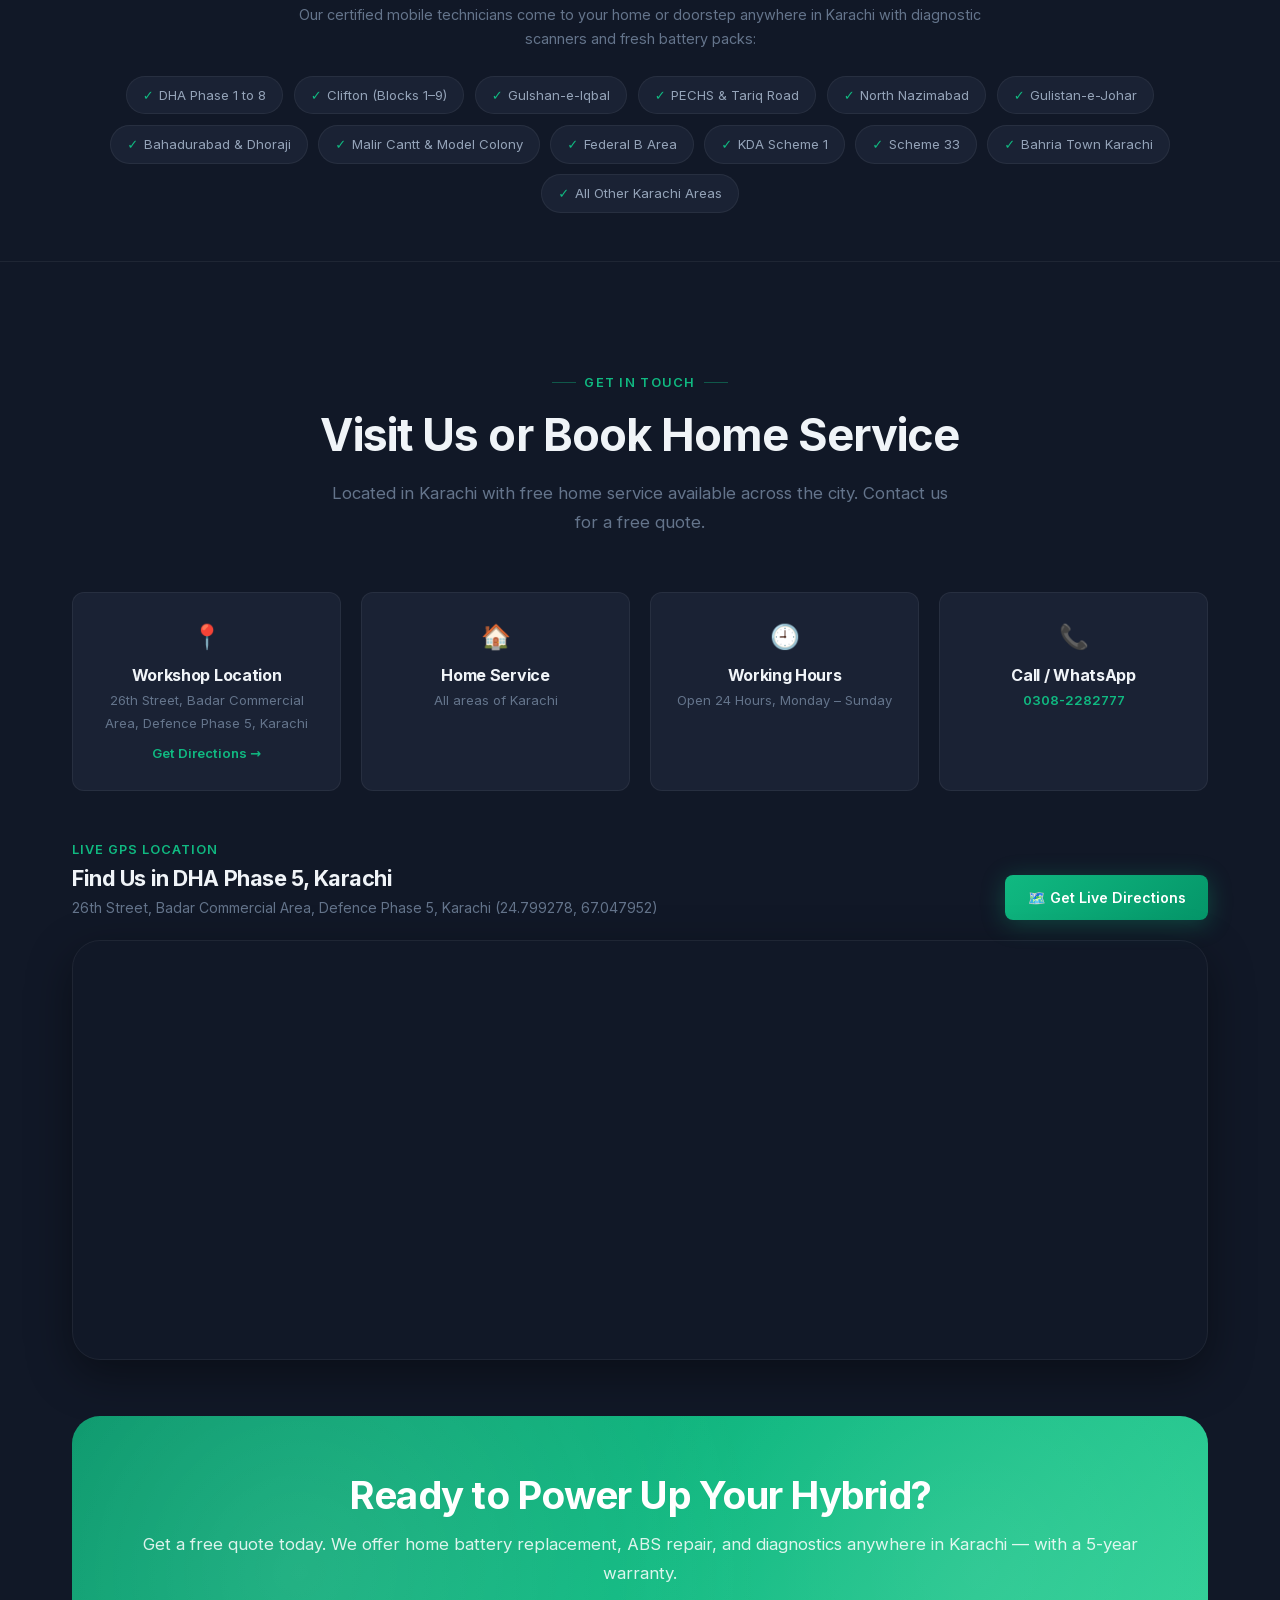
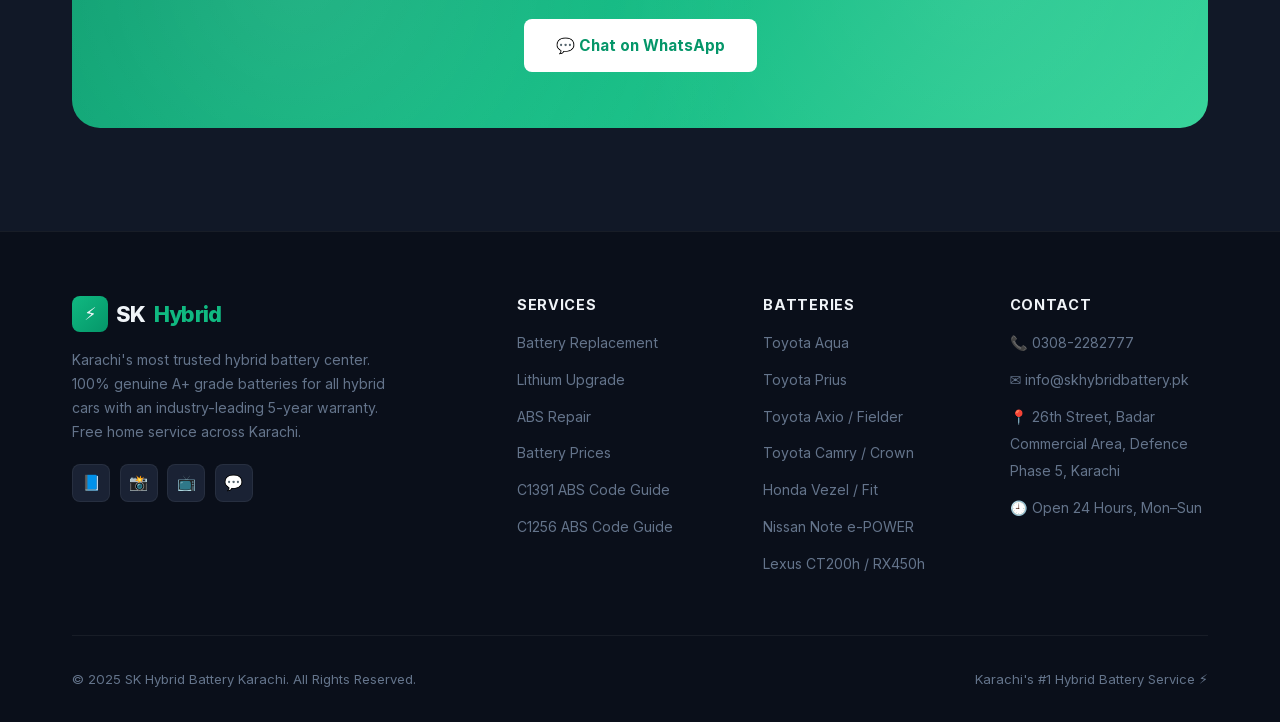
==== commit ff5dc7a3: "Update lithium battery prices across price list and model pages Owner-confirmed lithium prices (NiMH" ====
--- a/index.html
+++ b/index.html
@@ -98,7 +98,7 @@
       "description": "Karachi's #1 hybrid battery replacement & ABS repair center. Genuine A+ grade batteries for all hybrid cars with 5-year warranty and free home service.",
       "url": "https://www.skhybridbatterys.com",
       "telephone": "+92-308-2282777",
-      "priceRange": "PKR 25,000 - 320,000",
+      "priceRange": "PKR 25,000 - 350,000",
       "image": "https://www.skhybridbatterys.com/images/hero-battery.jpg",
       "logo": "https://www.skhybridbatterys.com/icon-512.png",
       "address": {
@@ -618,7 +618,7 @@
               <span>Full Computer Scan</span>
             </div>
             <div class="product-meta">
-              <a href="/nissan-note-e-power-battery/" class="product-price">From PKR 90,000 →</a>
+              <a href="/nissan-note-e-power-battery/" class="product-price">From PKR 160,000 →</a>
               <button class="product-cta" id="btn-note-quote" data-track="product-note-quote" onclick="window.open('https://wa.me/923082282777?text=Hi%2C%20I%20need%20a%20Nissan%20Note%20e-POWER%20battery%20quote%20in%20Karachi','_blank')">Get Quote</button>
             </div>
           </div>
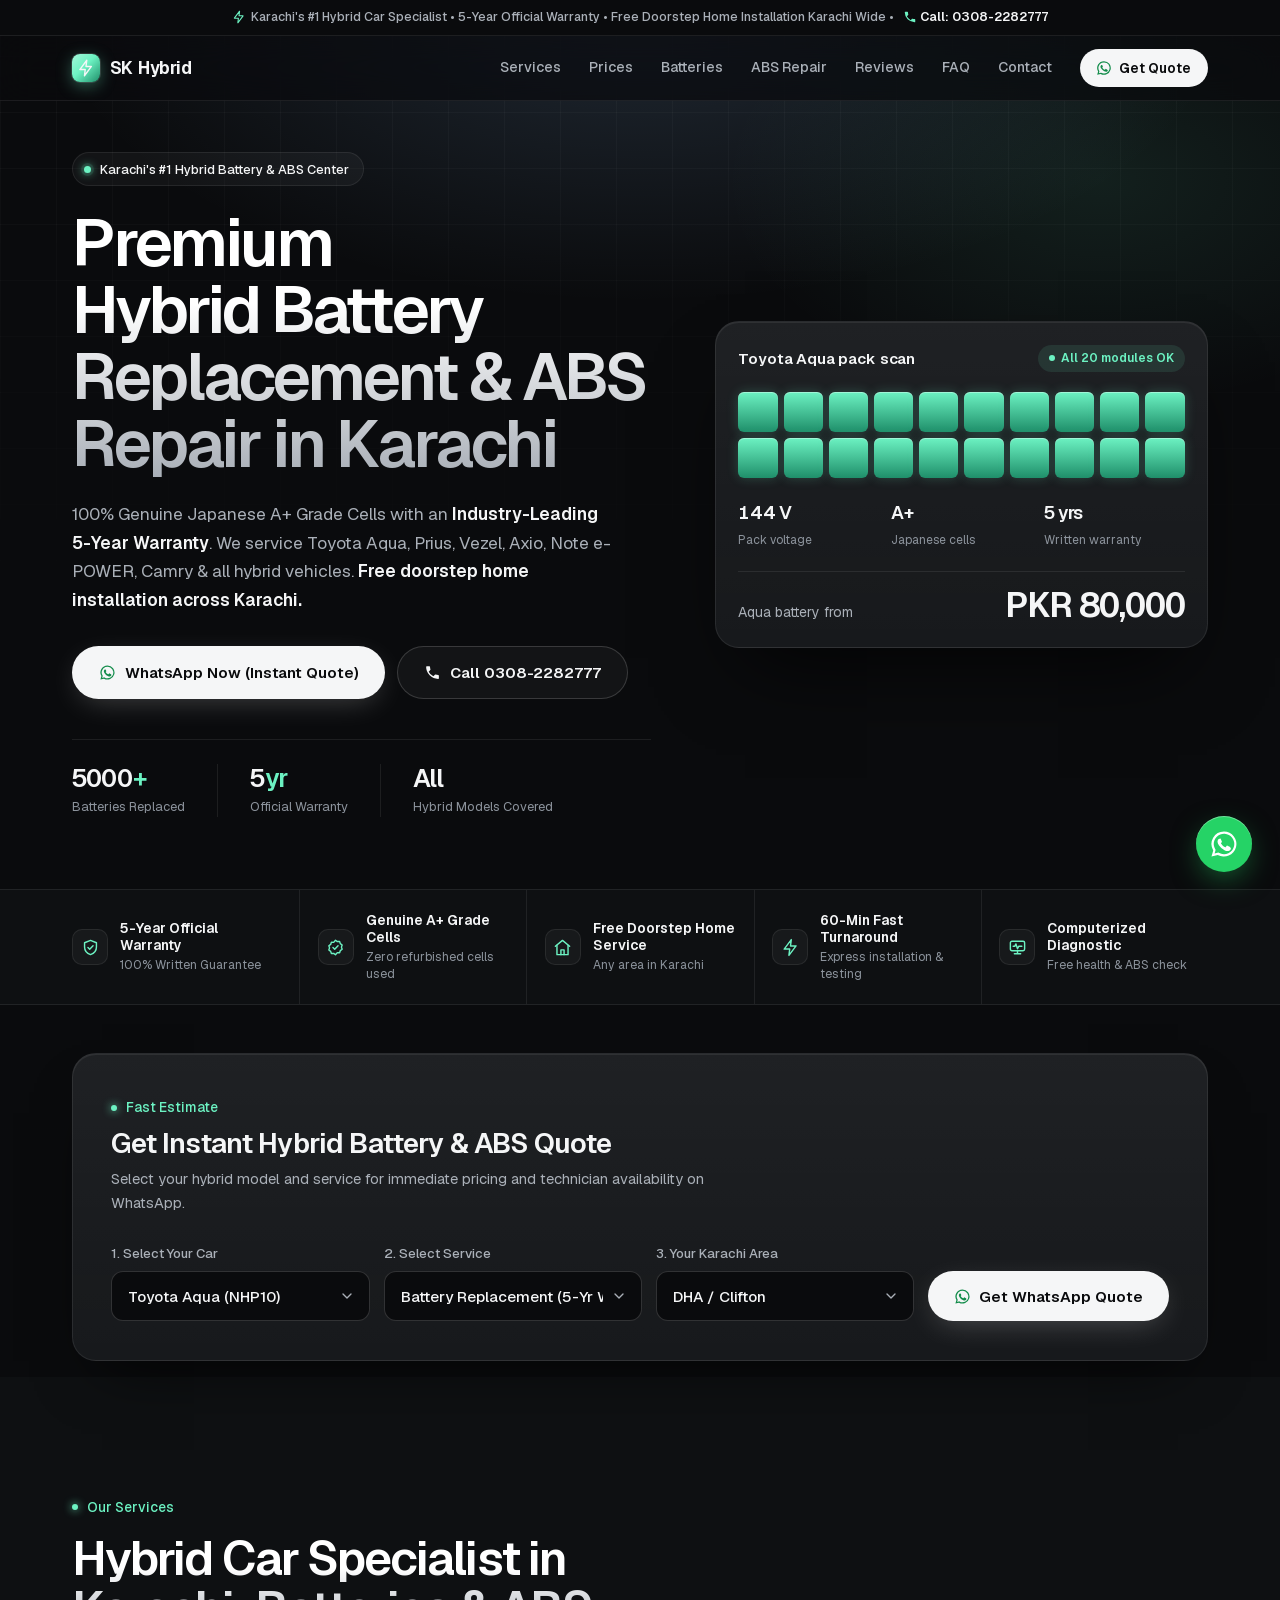
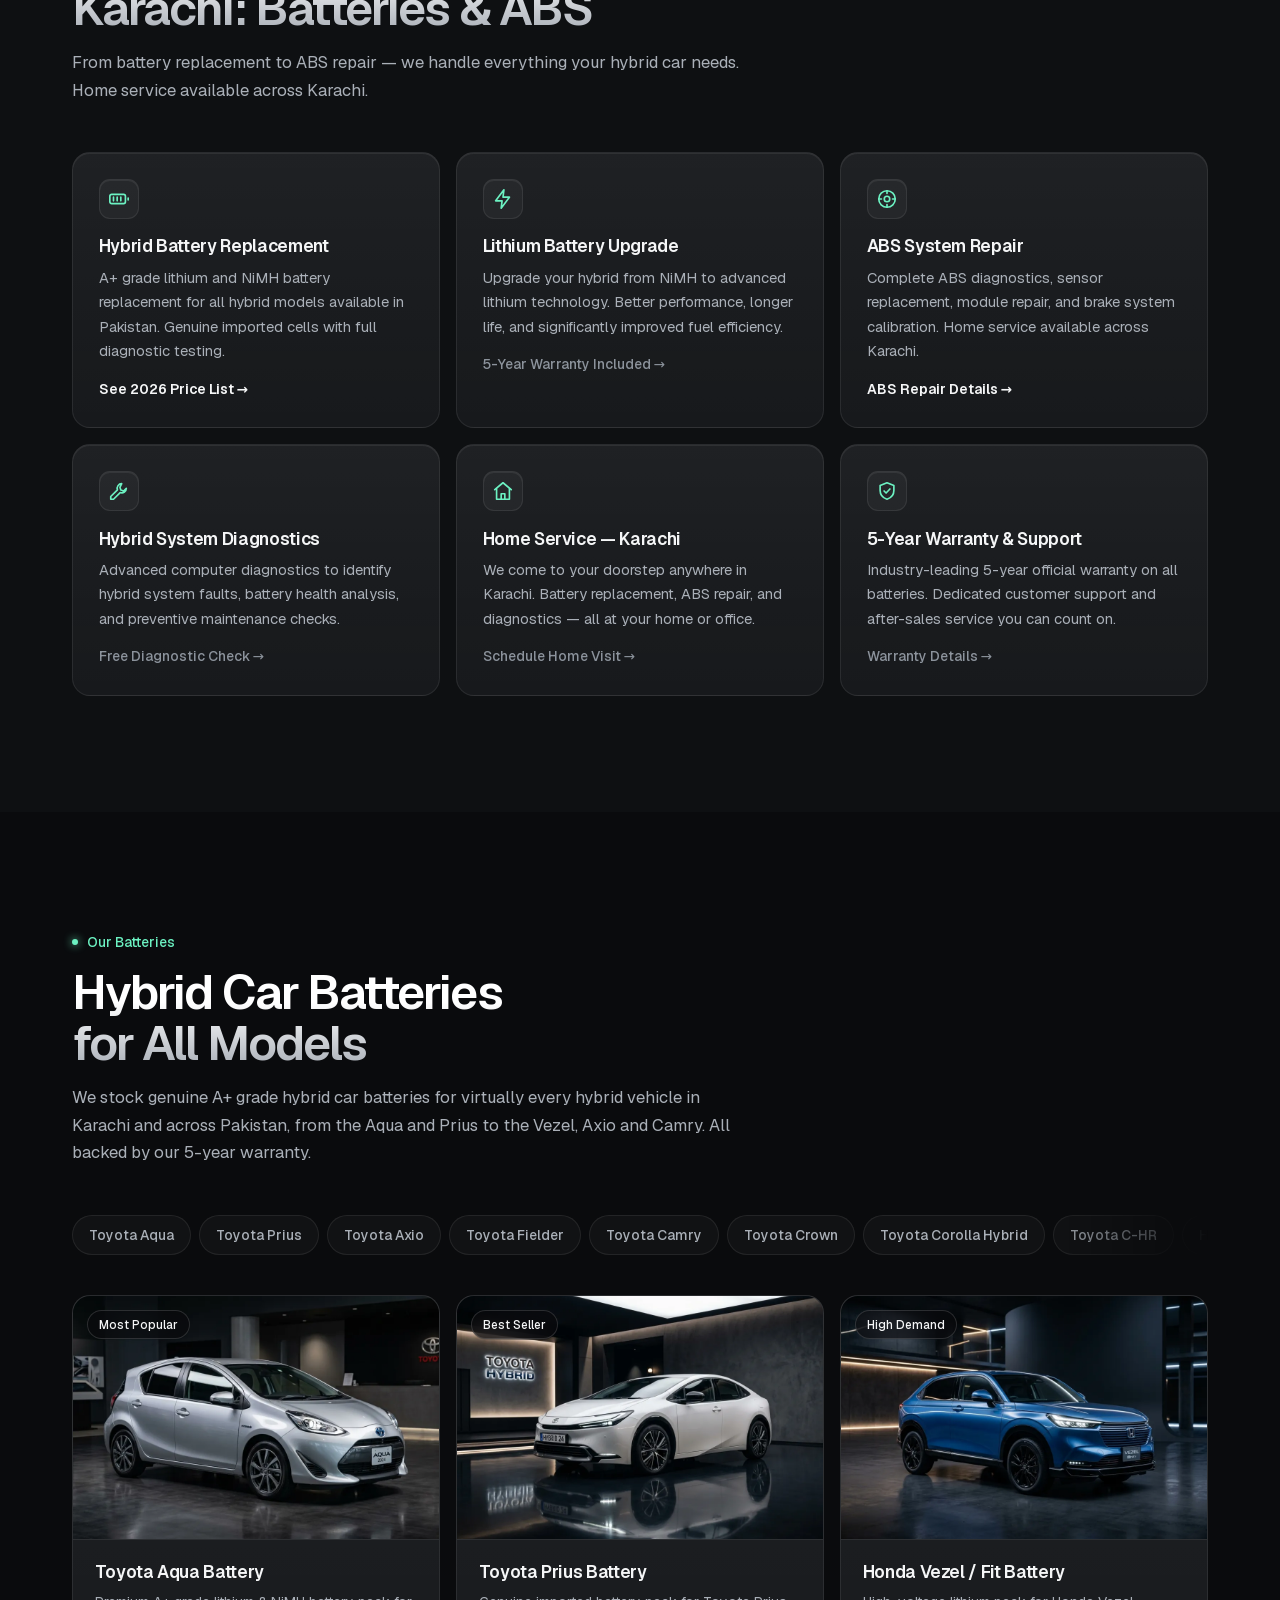
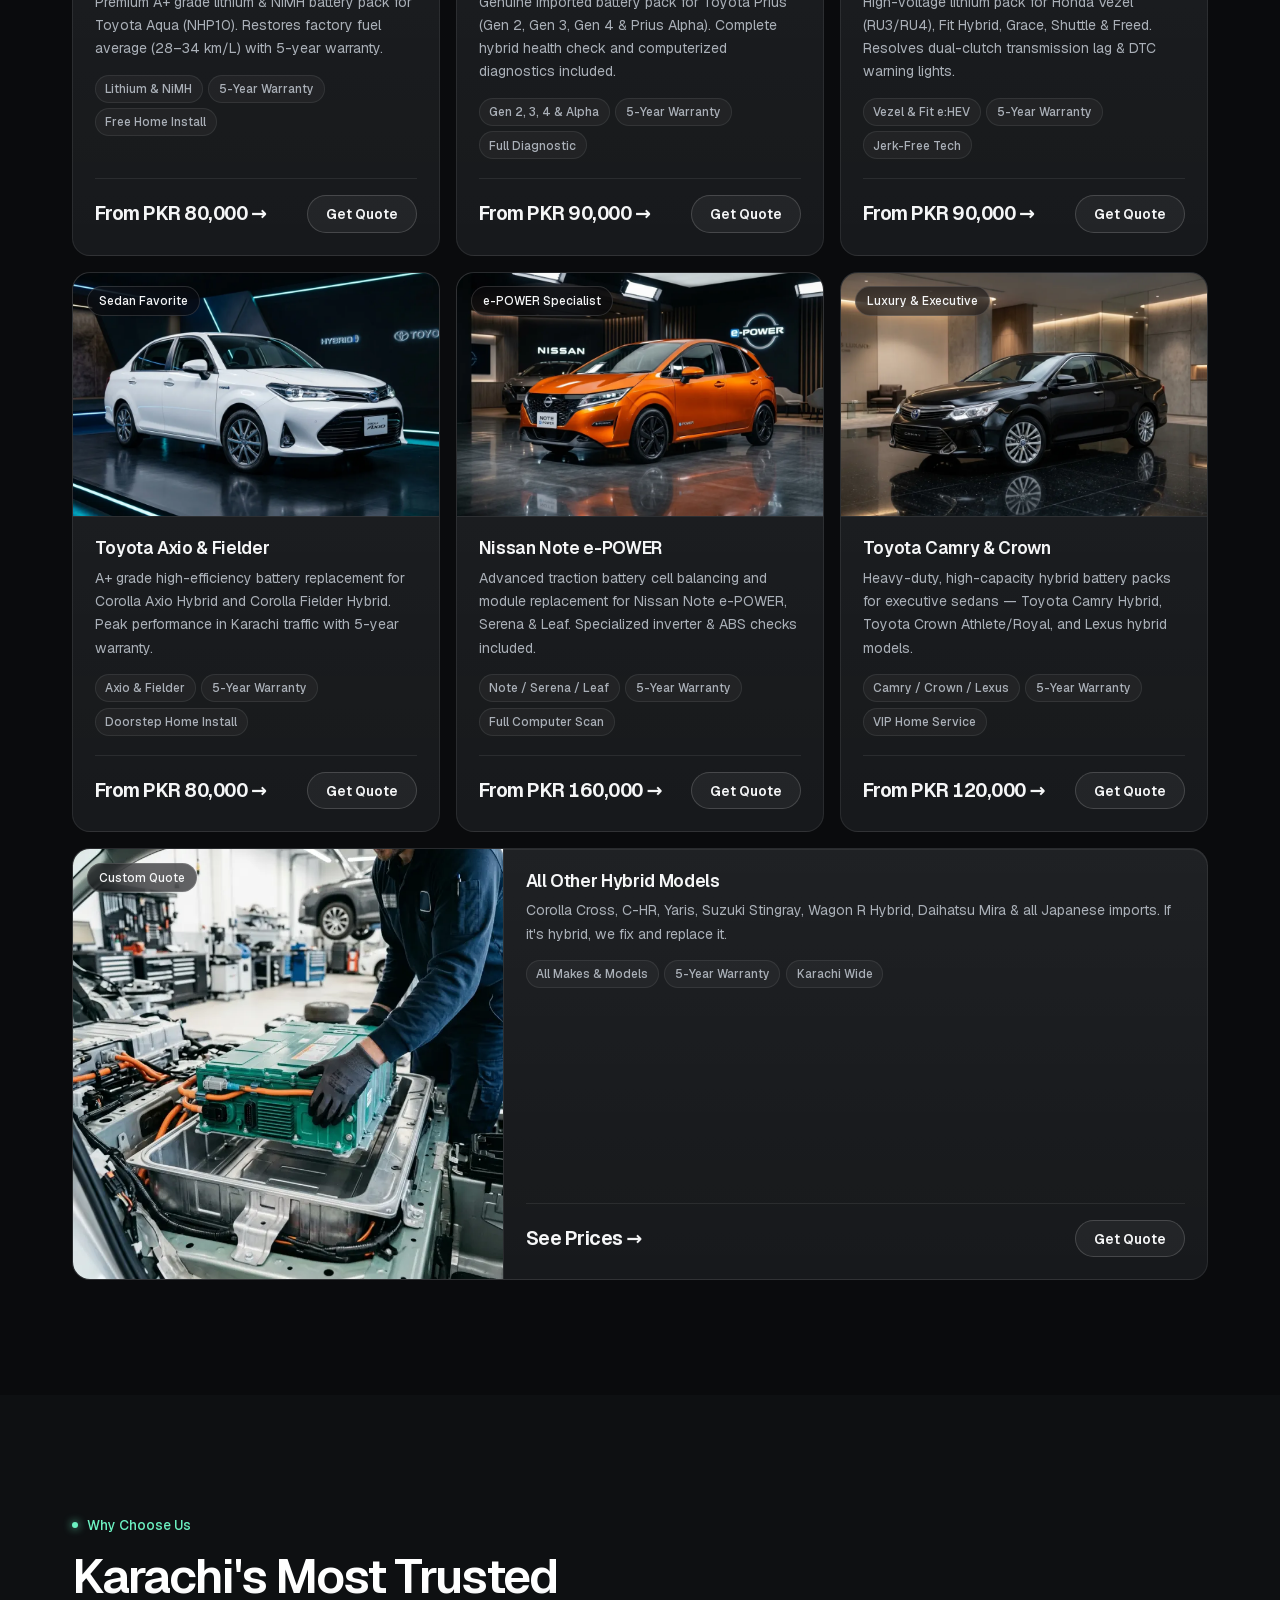
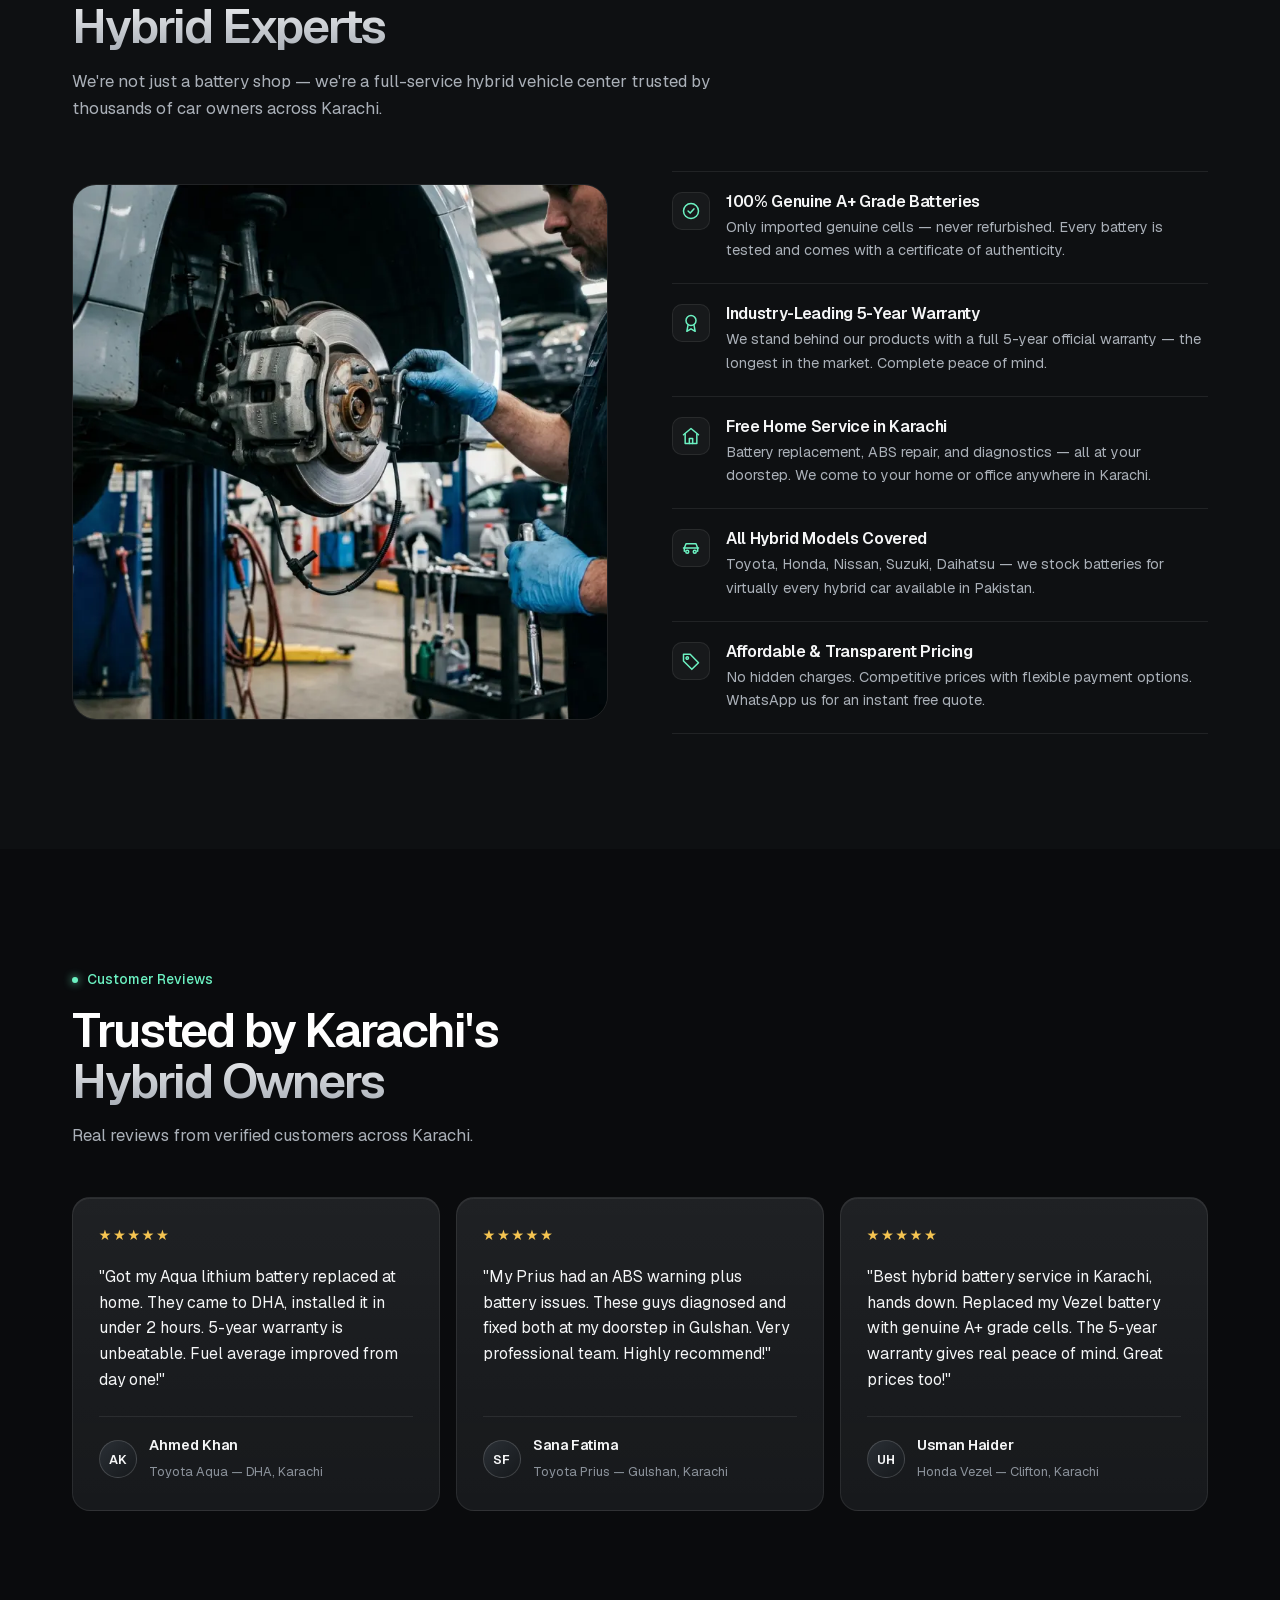
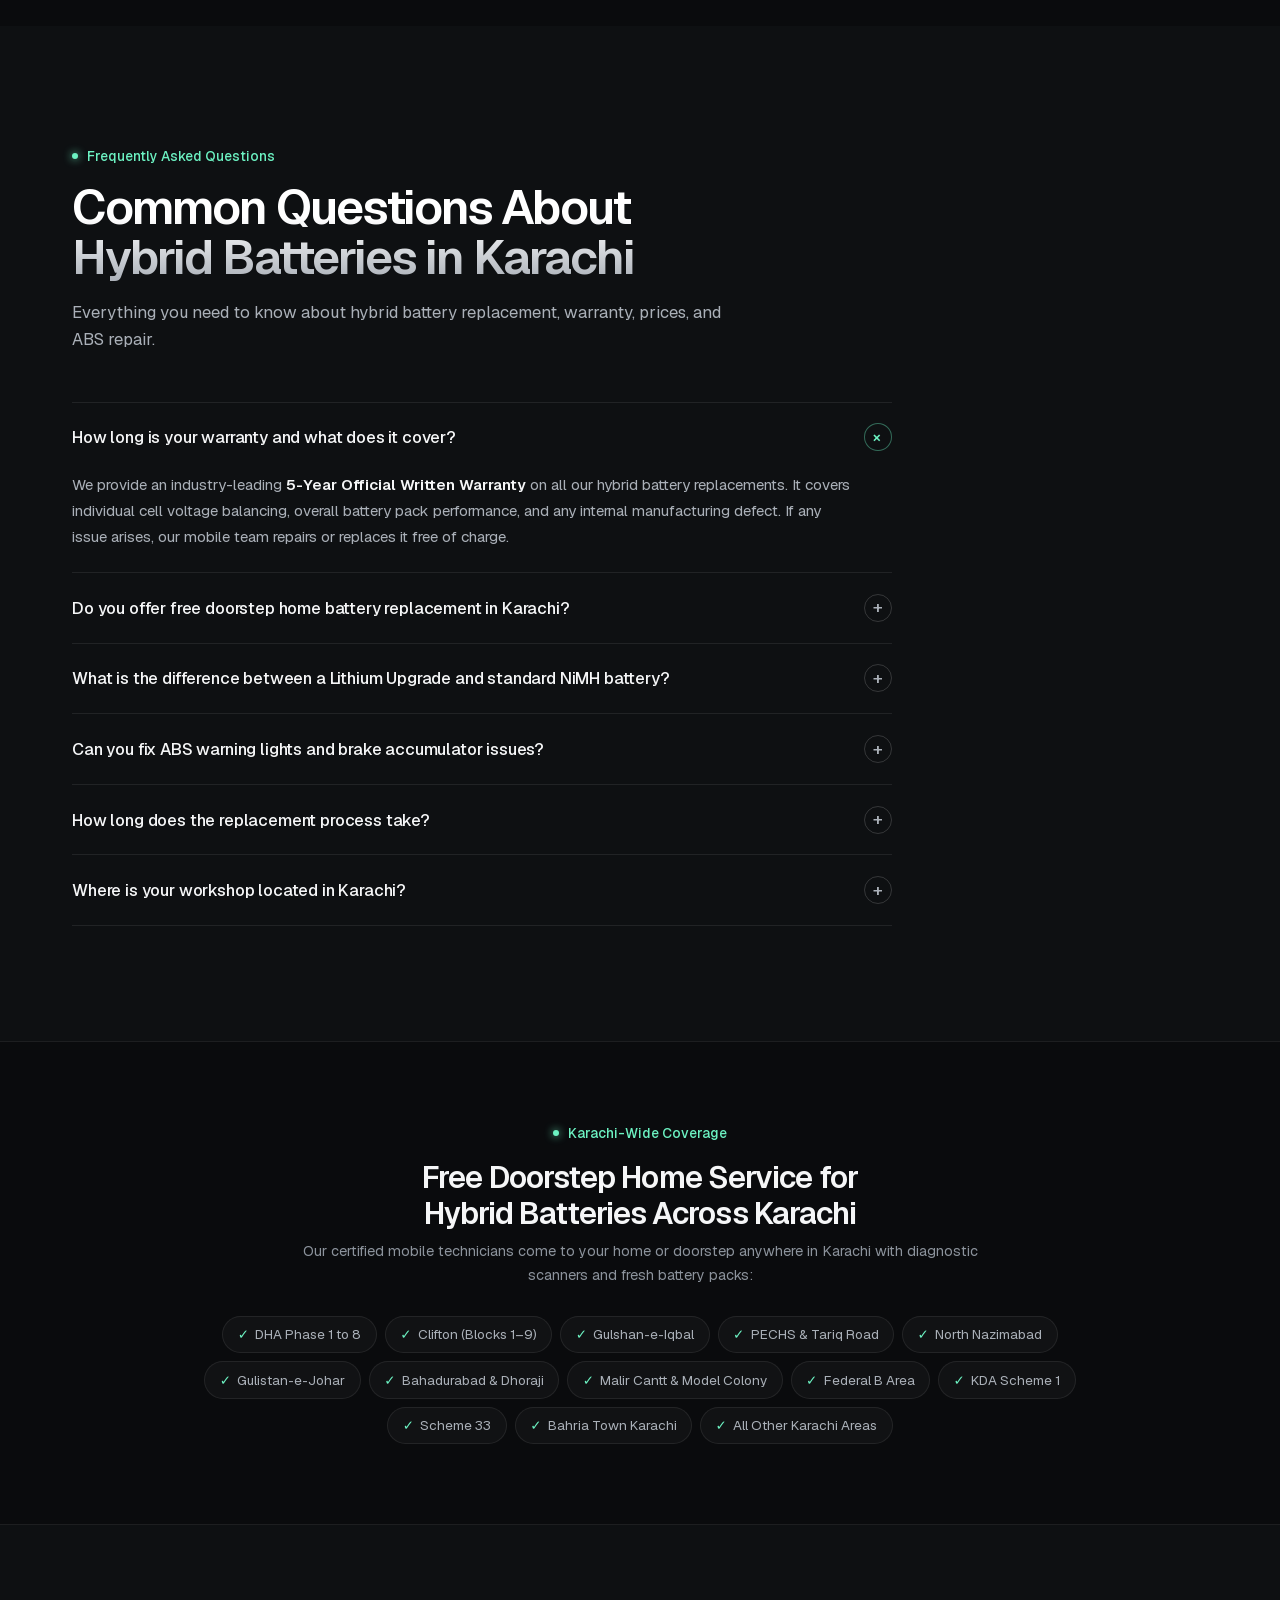
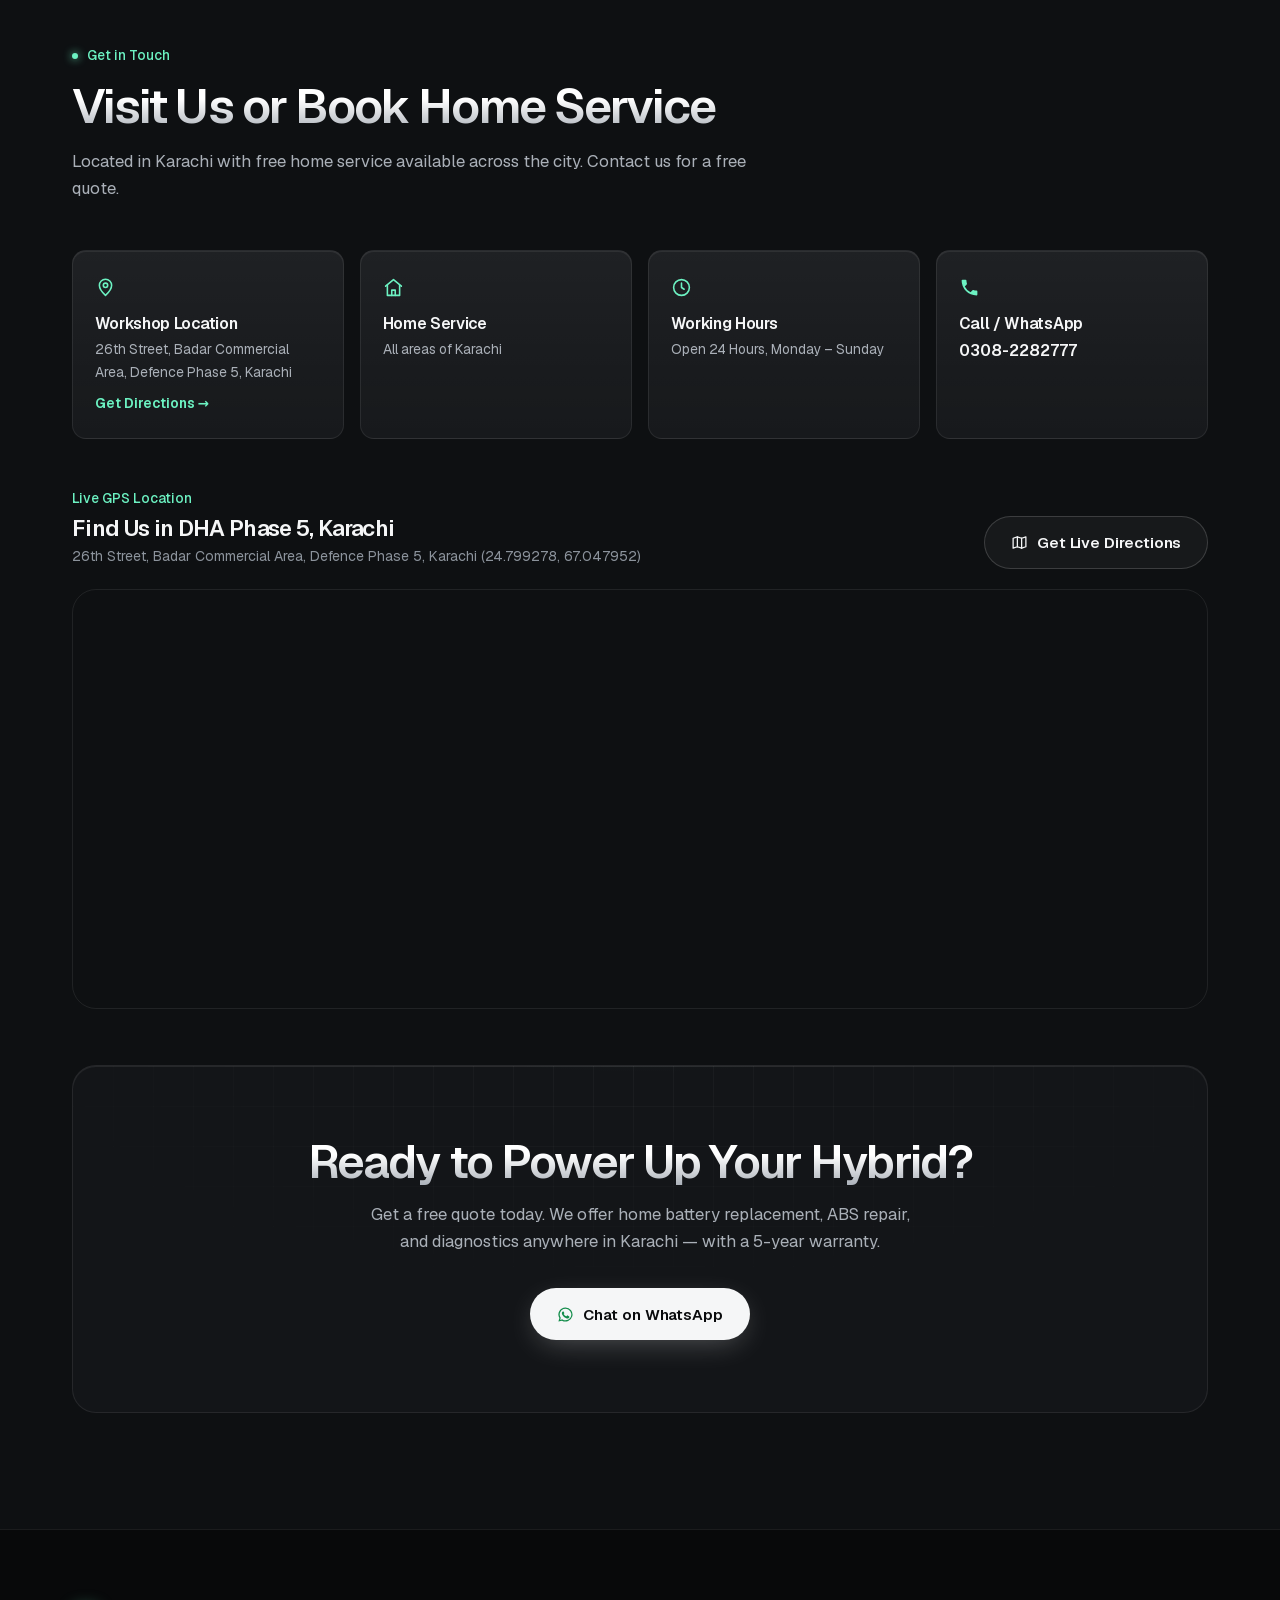
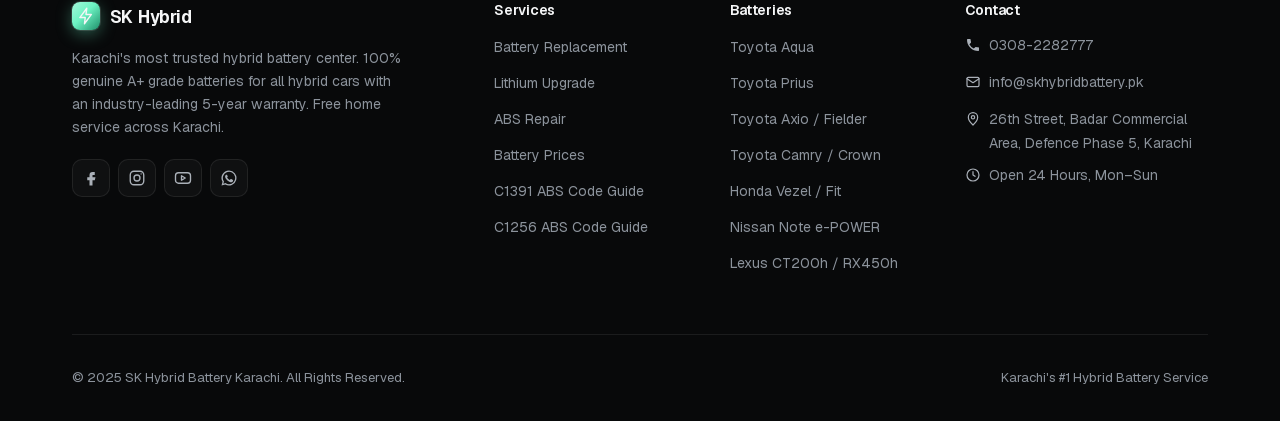
==== commit 0ff363ec: "Redesign: Geist font, line icons, pack-scan hero card, phone price cards - Self-hosted Geist replace" ====
--- a/index.html
+++ b/index.html
@@ -36,10 +36,8 @@
   <link rel="apple-touch-icon" href="/apple-touch-icon.png">
   <link rel="manifest" href="/site.webmanifest">
 
-  <!-- Self-hosted Inter font (variable, latin) — avoids the Google Fonts round trips -->
-  <link rel="preload" href="fonts/inter-latin.woff2" as="font" type="font/woff2" crossorigin>
-  <!-- Hero image is the LCP element: fetch it first -->
-  <link rel="preload" href="images/battery-service.webp" as="image" fetchpriority="high">
+  <!-- Self-hosted Geist font (variable, latin) — avoids the Google Fonts round trips -->
+  <link rel="preload" href="fonts/geist-latin.woff2" as="font" type="font/woff2" crossorigin>
 
   <!-- Stylesheet -->
   <link rel="stylesheet" href="style.css">
@@ -248,13 +246,13 @@
   <!-- ==================== HEADER (ANNOUNCEMENT + NAVBAR) ==================== -->
   <header class="site-header" id="site-header">
     <div class="announcement-bar" role="banner">
-      ⚡ <span class="ab-full">Karachi's #1 Hybrid Car Specialist • </span>5-Year Official Warranty • Free Doorstep Home Installation<span class="ab-full"> Karachi Wide</span> • <a href="tel:+923082282777" data-track="call-header">📞 Call: 0308-2282777</a>
+      <span class="ic ic-bolt" aria-hidden="true"></span> <span class="ab-full">Karachi's #1 Hybrid Car Specialist • </span>5-Year Official Warranty • Free Doorstep Home Installation<span class="ab-full"> Karachi Wide</span> • <a href="tel:+923082282777" data-track="call-header"><span class="ic ic-phone" aria-hidden="true"></span> Call: 0308-2282777</a>
     </div>
 
     <nav class="navbar" id="navbar" role="navigation" aria-label="Main navigation">
       <div class="container">
         <a href="#" class="logo" id="site-logo" aria-label="SK Hybrid Battery – Home">
-          <div class="logo-icon">⚡</div>
+          <div class="logo-icon"><span class="ic ic-bolt" aria-hidden="true"></span></div>
           SK<span>Hybrid</span>
         </a>
 
@@ -266,7 +264,7 @@
           <a href="#reviews" role="menuitem">Reviews</a>
           <a href="#faq" role="menuitem">FAQ</a>
           <a href="#contact" role="menuitem">Contact</a>
-          <a href="https://wa.me/923082282777" class="nav-cta" role="menuitem" target="_blank" rel="noopener" data-track="whatsapp-nav">📞 Get Quote</a>
+          <a href="https://wa.me/923082282777" class="nav-cta" role="menuitem" target="_blank" rel="noopener" data-track="whatsapp-nav"><span class="ic ic-whatsapp" aria-hidden="true"></span> Get Quote</a>
         </div>
 
         <button class="mobile-toggle" id="mobile-toggle" aria-label="Toggle menu" aria-expanded="false">
@@ -281,10 +279,6 @@
 
   <!-- ==================== HERO ==================== -->
   <section class="hero" id="hero">
-    <div class="hero-bg">
-      <img src="images/hero-battery.webp" alt="Hybrid car battery replacement service in Karachi" width="800" height="800" loading="eager" fetchpriority="low">
-    </div>
-    <div class="hero-glow"></div>
 
     <div class="container">
       <div class="hero-content">
@@ -302,10 +296,10 @@
 
         <div class="hero-actions">
           <a href="https://wa.me/923082282777?text=Hi%20SK%20Hybrid%20Battery%2C%20I%20need%20a%20quote%20for%20my%20hybrid%20car%20in%20Karachi" class="btn btn-primary" id="hero-cta-whatsapp" target="_blank" rel="noopener" data-track="whatsapp-hero">
-            💬 WhatsApp Now (Instant Quote)
+            <span class="ic ic-whatsapp" aria-hidden="true"></span> WhatsApp Now (Instant Quote)
           </a>
           <a href="tel:+923082282777" class="btn btn-secondary" id="hero-cta-call" data-track="call-hero">
-            📞 Call 0308-2282777
+            <span class="ic ic-phone" aria-hidden="true"></span> Call 0308-2282777
           </a>
         </div>
 
@@ -325,8 +319,25 @@
         </div>
       </div>
 
-      <div class="hero-image">
-        <img src="images/battery-service.webp" alt="Professional hybrid battery installation at your home doorstep in Karachi" width="744" height="744" loading="eager" fetchpriority="high">
+      <div class="hero-visual">
+        <aside class="scan-card" aria-label="Toyota Aqua hybrid battery pack check">
+          <div class="scan-head">
+            <span class="scan-title">Toyota Aqua pack scan</span>
+            <span class="scan-ok">All 20 modules OK</span>
+          </div>
+          <div class="scan-modules" aria-hidden="true">
+            <i style="--i:0"></i><i style="--i:1"></i><i style="--i:2"></i><i style="--i:3"></i><i style="--i:4"></i><i style="--i:5"></i><i style="--i:6"></i><i style="--i:7"></i><i style="--i:8"></i><i style="--i:9"></i><i style="--i:10"></i><i style="--i:11"></i><i style="--i:12"></i><i style="--i:13"></i><i style="--i:14"></i><i style="--i:15"></i><i style="--i:16"></i><i style="--i:17"></i><i style="--i:18"></i><i style="--i:19"></i>
+          </div>
+          <dl class="scan-reads">
+            <div><dt>Pack voltage</dt><dd>144 V</dd></div>
+            <div><dt>Japanese cells</dt><dd>A+</dd></div>
+            <div><dt>Written warranty</dt><dd>5 yrs</dd></div>
+          </dl>
+          <a href="/toyota-aqua-hybrid-battery-karachi/" class="scan-price">
+            <span>Aqua battery from</span>
+            <strong>PKR 80,000</strong>
+          </a>
+        </aside>
       </div>
     </div>
   </section>
@@ -336,35 +347,35 @@
     <div class="container">
       <div class="trust-badges-grid">
         <div class="trust-badge-item">
-          <div class="trust-badge-icon">🛡️</div>
+          <div class="trust-badge-icon"><span class="ic ic-shield" aria-hidden="true"></span></div>
           <div class="trust-badge-text">
             <strong>5-Year Official Warranty</strong>
             <span>100% Written Guarantee</span>
           </div>
         </div>
         <div class="trust-badge-item">
-          <div class="trust-badge-icon">🇯🇵</div>
+          <div class="trust-badge-icon"><span class="ic ic-badge" aria-hidden="true"></span></div>
           <div class="trust-badge-text">
             <strong>Genuine A+ Grade Cells</strong>
             <span>Zero refurbished cells used</span>
           </div>
         </div>
         <div class="trust-badge-item">
-          <div class="trust-badge-icon">🏠</div>
+          <div class="trust-badge-icon"><span class="ic ic-home" aria-hidden="true"></span></div>
           <div class="trust-badge-text">
             <strong>Free Doorstep Home Service</strong>
             <span>Any area in Karachi</span>
           </div>
         </div>
         <div class="trust-badge-item">
-          <div class="trust-badge-icon">⚡</div>
+          <div class="trust-badge-icon"><span class="ic ic-bolt" aria-hidden="true"></span></div>
           <div class="trust-badge-text">
             <strong>60-Min Fast Turnaround</strong>
             <span>Express installation & testing</span>
           </div>
         </div>
         <div class="trust-badge-item">
-          <div class="trust-badge-icon">💻</div>
+          <div class="trust-badge-icon"><span class="ic ic-scan" aria-hidden="true"></span></div>
           <div class="trust-badge-text">
             <strong>Computerized Diagnostic</strong>
             <span>Free health & ABS check</span>
@@ -379,7 +390,7 @@
     <div class="quote-calc-wrapper reveal">
       <div class="quote-calc-header">
         <div class="section-label" style="margin-bottom: 0.5rem;">Fast Estimate</div>
-        <h3>⚡ Get Instant Hybrid Battery & ABS Quote</h3>
+        <h3>Get Instant Hybrid Battery & ABS Quote</h3>
         <p>Select your hybrid model and service for immediate pricing and technician availability on WhatsApp.</p>
       </div>
 
@@ -425,7 +436,7 @@
         </div>
 
         <button type="submit" class="btn-calc-submit" id="btn-submit-calc" data-track="quote-calculator-submit">
-          💬 Get WhatsApp Quote ⚡
+          <span class="ic ic-whatsapp" aria-hidden="true"></span> Get WhatsApp Quote
         </button>
       </form>
     </div>
@@ -442,42 +453,42 @@
 
       <div class="services-grid">
         <div class="service-card reveal">
-          <div class="service-icon">🔋</div>
+          <div class="service-icon"><span class="ic ic-battery" aria-hidden="true"></span></div>
           <h3>Hybrid Battery Replacement</h3>
           <p>A+ grade lithium and NiMH battery replacement for all hybrid models available in Pakistan. Genuine imported cells with full diagnostic testing.</p>
           <a href="/hybrid-battery-price-karachi/" class="service-link">See 2026 Price List →</a>
         </div>
 
         <div class="service-card reveal">
-          <div class="service-icon">⚡</div>
+          <div class="service-icon"><span class="ic ic-bolt" aria-hidden="true"></span></div>
           <h3>Lithium Battery Upgrade</h3>
           <p>Upgrade your hybrid from NiMH to advanced lithium technology. Better performance, longer life, and significantly improved fuel efficiency.</p>
           <span class="service-link">5-Year Warranty Included →</span>
         </div>
 
         <div class="service-card reveal">
-          <div class="service-icon">🛞</div>
+          <div class="service-icon"><span class="ic ic-disc" aria-hidden="true"></span></div>
           <h3>ABS System Repair</h3>
           <p>Complete ABS diagnostics, sensor replacement, module repair, and brake system calibration. Home service available across Karachi.</p>
           <a href="/abs-repair-karachi/" class="service-link">ABS Repair Details →</a>
         </div>
 
         <div class="service-card reveal">
-          <div class="service-icon">🔧</div>
+          <div class="service-icon"><span class="ic ic-wrench" aria-hidden="true"></span></div>
           <h3>Hybrid System Diagnostics</h3>
           <p>Advanced computer diagnostics to identify hybrid system faults, battery health analysis, and preventive maintenance checks.</p>
           <span class="service-link">Free Diagnostic Check →</span>
         </div>
 
         <div class="service-card reveal">
-          <div class="service-icon">🏠</div>
+          <div class="service-icon"><span class="ic ic-home" aria-hidden="true"></span></div>
           <h3>Home Service — Karachi</h3>
           <p>We come to your doorstep anywhere in Karachi. Battery replacement, ABS repair, and diagnostics — all at your home or office.</p>
           <span class="service-link">Schedule Home Visit →</span>
         </div>
 
         <div class="service-card reveal">
-          <div class="service-icon">🛡️</div>
+          <div class="service-icon"><span class="ic ic-shield" aria-hidden="true"></span></div>
           <h3>5-Year Warranty & Support</h3>
           <p>Industry-leading 5-year official warranty on all batteries. Dedicated customer support and after-sales service you can count on.</p>
           <span class="service-link">Warranty Details →</span>
@@ -685,7 +696,7 @@
 
         <div class="features-list">
           <div class="feature-item reveal">
-            <div class="feature-icon">✅</div>
+            <div class="feature-icon"><span class="ic ic-check" aria-hidden="true"></span></div>
             <div>
               <h4>100% Genuine A+ Grade Batteries</h4>
               <p>Only imported genuine cells — never refurbished. Every battery is tested and comes with a certificate of authenticity.</p>
@@ -693,7 +704,7 @@
           </div>
 
           <div class="feature-item reveal">
-            <div class="feature-icon">🏆</div>
+            <div class="feature-icon"><span class="ic ic-award" aria-hidden="true"></span></div>
             <div>
               <h4>Industry-Leading 5-Year Warranty</h4>
               <p>We stand behind our products with a full 5-year official warranty — the longest in the market. Complete peace of mind.</p>
@@ -701,7 +712,7 @@
           </div>
 
           <div class="feature-item reveal">
-            <div class="feature-icon">🏠</div>
+            <div class="feature-icon"><span class="ic ic-home" aria-hidden="true"></span></div>
             <div>
               <h4>Free Home Service in Karachi</h4>
               <p>Battery replacement, ABS repair, and diagnostics — all at your doorstep. We come to your home or office anywhere in Karachi.</p>
@@ -709,7 +720,7 @@
           </div>
 
           <div class="feature-item reveal">
-            <div class="feature-icon">🚗</div>
+            <div class="feature-icon"><span class="ic ic-car" aria-hidden="true"></span></div>
             <div>
               <h4>All Hybrid Models Covered</h4>
               <p>Toyota, Honda, Nissan, Suzuki, Daihatsu — we stock batteries for virtually every hybrid car available in Pakistan.</p>
@@ -717,7 +728,7 @@
           </div>
 
           <div class="feature-item reveal">
-            <div class="feature-icon">💰</div>
+            <div class="feature-icon"><span class="ic ic-tag" aria-hidden="true"></span></div>
             <div>
               <h4>Affordable & Transparent Pricing</h4>
               <p>No hidden charges. Competitive prices with flexible payment options. WhatsApp us for an instant free quote.</p>
@@ -886,41 +897,41 @@
 
       <div class="locations-grid reveal">
         <div class="location-card">
-          <div class="location-icon">📍</div>
+          <div class="location-icon"><span class="ic ic-pin" aria-hidden="true"></span></div>
           <h4>Workshop Location</h4>
           <p>26th Street, Badar Commercial Area, Defence Phase 5, Karachi</p>
-          <a href="https://www.google.com/maps/dir/?api=1&destination=24.799278,67.047952" target="_blank" rel="noopener" style="display: inline-block; margin-top: 0.5rem; font-size: 0.82rem; color: var(--accent); font-weight: 600;">Get Directions →</a>
+          <a href="https://www.google.com/maps/dir/?api=1&destination=24.799278,67.047952" target="_blank" rel="noopener" >Get Directions →</a>
         </div>
         <div class="location-card">
-          <div class="location-icon">🏠</div>
+          <div class="location-icon"><span class="ic ic-home" aria-hidden="true"></span></div>
           <h4>Home Service</h4>
           <p>All areas of Karachi</p>
         </div>
         <div class="location-card">
-          <div class="location-icon">🕘</div>
+          <div class="location-icon"><span class="ic ic-clock" aria-hidden="true"></span></div>
           <h4>Working Hours</h4>
           <p>Open 24 Hours, Monday – Sunday</p>
         </div>
         <div class="location-card">
-          <div class="location-icon">📞</div>
+          <div class="location-icon"><span class="ic ic-phone" aria-hidden="true"></span></div>
           <h4>Call / WhatsApp</h4>
           <p><a href="tel:+923082282777" data-track="call-contact-card">0308-2282777</a></p>
         </div>
       </div>
 
       <!-- Workshop Map & Directions -->
-      <div class="map-section reveal" style="margin-bottom: 3.5rem;">
-        <div style="display: flex; justify-content: space-between; align-items: flex-end; margin-bottom: 1.25rem; flex-wrap: wrap; gap: 1rem;">
+      <div class="map-section reveal">
+        <div class="map-head">
           <div>
-            <div style="font-size: 0.8rem; font-weight: 600; text-transform: uppercase; letter-spacing: 0.08em; color: var(--accent); margin-bottom: 0.35rem;">Live GPS Location</div>
-            <h3 style="font-size: 1.35rem; color: var(--text-primary); margin-bottom: 0.25rem;">Find Us in DHA Phase 5, Karachi</h3>
-            <p style="font-size: 0.88rem; color: var(--text-muted);">26th Street, Badar Commercial Area, Defence Phase 5, Karachi (24.799278, 67.047952)</p>
-          </div>
-          <a href="https://www.google.com/maps/dir/?api=1&destination=24.799278,67.047952" target="_blank" rel="noopener" class="btn btn-primary" style="padding: 0.65rem 1.4rem; font-size: 0.88rem; gap: 0.4rem;">
-            🗺️ Get Live Directions
+            <div class="map-kicker">Live GPS Location</div>
+            <h3>Find Us in DHA Phase 5, Karachi</h3>
+            <p>26th Street, Badar Commercial Area, Defence Phase 5, Karachi (24.799278, 67.047952)</p>
+          </div>
+          <a href="https://www.google.com/maps/dir/?api=1&destination=24.799278,67.047952" target="_blank" rel="noopener" class="btn btn-secondary">
+            <span class="ic ic-map" aria-hidden="true"></span> Get Live Directions
           </a>
         </div>
-        <div style="position: relative; width: 100%; height: 420px; border-radius: var(--radius-xl); overflow: hidden; border: 1px solid var(--border); box-shadow: 0 15px 45px rgba(0, 0, 0, 0.4);">
+        <div class="map-frame">
           <iframe 
             src="https://maps.google.com/maps?q=24.799278,67.047952&hl=en&z=17&output=embed" 
             width="100%" 
@@ -939,7 +950,7 @@
         <h2>Ready to Power Up Your Hybrid?</h2>
         <p>Get a free quote today. We offer home battery replacement, ABS repair, and diagnostics anywhere in Karachi — with a 5-year warranty.</p>
         <a href="https://wa.me/923082282777?text=Hi%2C%20I%20want%20a%20free%20hybrid%20battery%20quote%20in%20Karachi" class="btn" id="cta-whatsapp" target="_blank" rel="noopener" data-track="cta-banner-whatsapp">
-          💬 Chat on WhatsApp
+          <span class="ic ic-whatsapp" aria-hidden="true"></span> Chat on WhatsApp
         </a>
       </div>
     </div>
@@ -951,15 +962,15 @@
       <div class="footer-grid">
         <div class="footer-about">
           <a href="#" class="logo" aria-label="SK Hybrid Battery – Home">
-            <div class="logo-icon">⚡</div>
+            <div class="logo-icon"><span class="ic ic-bolt" aria-hidden="true"></span></div>
             SK<span>Hybrid</span>
           </a>
           <p>Karachi's most trusted hybrid battery center. 100% genuine A+ grade batteries for all hybrid cars with an industry-leading 5-year warranty. Free home service across Karachi.</p>
           <div class="footer-social">
-            <a href="#" aria-label="Facebook">📘</a>
-            <a href="#" aria-label="Instagram">📸</a>
-            <a href="#" aria-label="YouTube">📺</a>
-            <a href="https://wa.me/923082282777" aria-label="WhatsApp" target="_blank" rel="noopener">💬</a>
+            <a href="#" aria-label="Facebook"><span class="ic ic-facebook" aria-hidden="true"></span></a>
+            <a href="#" aria-label="Instagram"><span class="ic ic-instagram" aria-hidden="true"></span></a>
+            <a href="#" aria-label="YouTube"><span class="ic ic-youtube" aria-hidden="true"></span></a>
+            <a href="https://wa.me/923082282777" aria-label="WhatsApp" target="_blank" rel="noopener"><span class="ic ic-whatsapp" aria-hidden="true"></span></a>
           </div>
         </div>
 
@@ -991,24 +1002,24 @@
         <div class="footer-column">
           <h4>Contact</h4>
           <ul>
-            <li><a href="tel:+923082282777">📞 0308-2282777</a></li>
-            <li><a href="mailto:info@skhybridbattery.pk">✉️ info@skhybridbattery.pk</a></li>
-            <li><a href="https://www.google.com/maps/dir/?api=1&destination=24.799278,67.047952" target="_blank" rel="noopener">📍 26th Street, Badar Commercial Area, Defence Phase 5, Karachi</a></li>
-            <li><a href="#contact">🕘 Open 24 Hours, Mon–Sun</a></li>
+            <li><a href="tel:+923082282777"><span class="ic ic-phone" aria-hidden="true"></span> 0308-2282777</a></li>
+            <li><a href="mailto:info@skhybridbattery.pk"><span class="ic ic-mail" aria-hidden="true"></span> info@skhybridbattery.pk</a></li>
+            <li><a href="https://www.google.com/maps/dir/?api=1&destination=24.799278,67.047952" target="_blank" rel="noopener"><span class="ic ic-pin" aria-hidden="true"></span> 26th Street, Badar Commercial Area, Defence Phase 5, Karachi</a></li>
+            <li><a href="#contact"><span class="ic ic-clock" aria-hidden="true"></span> Open 24 Hours, Mon–Sun</a></li>
           </ul>
         </div>
       </div>
 
       <div class="footer-bottom">
         <p>© 2025 SK Hybrid Battery Karachi. All Rights Reserved.</p>
-        <p>Karachi's #1 Hybrid Battery Service ⚡</p>
+        <p>Karachi's #1 Hybrid Battery Service</p>
       </div>
     </div>
   </footer>
 
   <!-- ==================== WHATSAPP FLOAT ==================== -->
   <a href="https://wa.me/923082282777?text=Hi%2C%20I%20need%20help%20with%20my%20hybrid%20battery%20in%20Karachi" class="whatsapp-float" id="whatsapp-float" target="_blank" rel="noopener" aria-label="Chat on WhatsApp" data-track="whatsapp-float">
-    💬
+    <span class="ic ic-whatsapp" aria-hidden="true"></span>
   </a>
 
   <!-- ==================== SCROLL TO TOP ==================== -->
@@ -1018,15 +1029,15 @@
   <div class="mobile-action-bar" role="navigation" aria-label="Mobile Quick Actions">
     <div class="mobile-action-bar-inner">
       <a href="tel:+923082282777" class="mobile-action-btn btn-call" data-track="mobile-bar-call">
-        <span class="btn-icon">📞</span>
+        <span class="btn-icon"><span class="ic ic-phone" aria-hidden="true"></span></span>
         <span>Call Now</span>
       </a>
       <a href="https://wa.me/923082282777?text=Hi%20SK%20Hybrid%20Battery%2C%20I%20need%20a%20quote%20for%20my%20hybrid%20car%20in%20Karachi" target="_blank" rel="noopener" class="mobile-action-btn btn-whatsapp" data-track="mobile-bar-whatsapp">
-        <span class="btn-icon">💬</span>
+        <span class="btn-icon"><span class="ic ic-whatsapp" aria-hidden="true"></span></span>
         <span>WhatsApp Quote</span>
       </a>
       <a href="https://www.google.com/maps/dir/?api=1&destination=24.799278,67.047952" target="_blank" rel="noopener" class="mobile-action-btn btn-directions" data-track="mobile-bar-directions">
-        <span class="btn-icon">📍</span>
+        <span class="btn-icon"><span class="ic ic-pin" aria-hidden="true"></span></span>
         <span>Directions</span>
       </a>
     </div>
--- a/style.css
+++ b/style.css
@@ -1,52 +1,57 @@
-/* ===== SELF-HOSTED FONT (Inter variable, latin subset, weights 400–800) ===== */
+/* ===== SELF-HOSTED FONT (Geist variable, latin subset, weights 400–800) ===== */
 @font-face {
-  font-family: 'Inter';
+  font-family: 'Geist';
   font-style: normal;
   font-weight: 400 800;
   font-display: swap;
-  src: url('fonts/inter-latin.woff2') format('woff2');
+  src: url('fonts/geist-latin.woff2') format('woff2');
   unicode-range: U+0000-00FF, U+0131, U+0152-0153, U+02BB-02BC, U+02C6, U+02DA, U+02DC, U+0304, U+0308, U+0329, U+2000-206F, U+20AC, U+2122, U+2191, U+2193, U+2212, U+2215, U+FEFF, U+FFFD;
 }
 
-/* ===== DESIGN SYSTEM ===== */
+/* ===== DESIGN SYSTEM: "Charge" — black, white-to-silver type, one mint accent for battery health ===== */
 :root {
-  /* Colors - Clean, minimal palette */
-  --bg-primary: #0a0f1a;
-  --bg-secondary: #111827;
-  --bg-card: #1a2234;
-  --bg-card-hover: #1f2a40;
-  --surface: rgba(255, 255, 255, 0.03);
-  --border: rgba(255, 255, 255, 0.06);
-  --border-hover: rgba(255, 255, 255, 0.12);
-
-  --text-primary: #f0f4f8;
-  --text-secondary: #94a3b8;
-  --text-muted: #64748b;
-
-  --accent: #10b981;
-  --accent-light: #34d399;
-  --accent-dark: #059669;
-  --accent-glow: rgba(16, 185, 129, 0.15);
-  --accent-glow-strong: rgba(16, 185, 129, 0.3);
-
-  /* Typography */
-  --font-heading: 'Inter', system-ui, -apple-system, sans-serif;
-  --font-body: 'Inter', system-ui, -apple-system, sans-serif;
-
-  /* Spacing */
-  --section-padding: clamp(4rem, 8vw, 7rem);
+  color-scheme: dark;
+
+  --bg-primary: #0a0b0d;
+  --bg-secondary: #0e1012;
+  --bg-card: #131518;
+  --bg-card-hover: #171a1e;
+  --bg-raised: rgba(255, 255, 255, 0.035);
+  --border: rgba(255, 255, 255, 0.08);
+  --border-hover: rgba(255, 255, 255, 0.16);
+
+  --text-primary: #f5f6f7;
+  --text-secondary: #aab0b8;
+  --text-muted: #8c939c;
+
+  --accent: #6cf2c2;
+  --accent-light: #a3f7d9;
+  --accent-dark: #1f8f6a;
+  --accent-glow: rgba(108, 242, 194, 0.1);
+  --accent-glow-strong: rgba(108, 242, 194, 0.22);
+
+  --whatsapp: #25d366;
+  --star: #f5c451;
+
+  --heading-gradient: linear-gradient(180deg, #ffffff 35%, #a9afb7 100%);
+  --panel-gradient: linear-gradient(180deg, rgba(255, 255, 255, 0.05), rgba(255, 255, 255, 0.015));
+  --panel-highlight: inset 0 1px 0 rgba(255, 255, 255, 0.07);
+
+  --font-heading: 'Geist', system-ui, -apple-system, 'Segoe UI', sans-serif;
+  --font-body: 'Geist', system-ui, -apple-system, 'Segoe UI', sans-serif;
+  --font-mono: ui-monospace, SFMono-Regular, Menlo, monospace;
+
+  --section-padding: clamp(4rem, 9vw, 7.5rem);
   --container-max: 1200px;
-  --container-padding: clamp(1.25rem, 4vw, 2rem);
-
-  /* Transitions */
+  --container-padding: clamp(1rem, 4vw, 2rem);
+
   --ease-out: cubic-bezier(0.16, 1, 0.3, 1);
-  --ease-spring: cubic-bezier(0.34, 1.56, 0.64, 1);
-
-  /* Radius */
-  --radius-sm: 8px;
-  --radius-md: 12px;
-  --radius-lg: 20px;
-  --radius-xl: 28px;
+
+  --radius-sm: 10px;
+  --radius-md: 14px;
+  --radius-lg: 18px;
+  --radius-xl: 24px;
+  --radius-pill: 999px;
 }
 
 /* ===== RESET & BASE ===== */
@@ -63,13 +68,14 @@
   scroll-padding-top: 120px;
   -webkit-font-smoothing: antialiased;
   -moz-osx-font-smoothing: grayscale;
+  -webkit-text-size-adjust: 100%;
 }
 
 body {
   font-family: var(--font-body);
   background-color: var(--bg-primary);
   color: var(--text-secondary);
-  line-height: 1.7;
+  line-height: 1.65;
   font-size: 16px;
   overflow-x: hidden;
 }
@@ -83,7 +89,7 @@
 a {
   text-decoration: none;
   color: inherit;
-  transition: color 0.3s var(--ease-out);
+  transition: color 0.2s var(--ease-out);
 }
 
 ul {
@@ -93,15 +99,39 @@
 h1, h2, h3, h4, h5, h6 {
   font-family: var(--font-heading);
   color: var(--text-primary);
-  font-weight: 700;
+  font-weight: 600;
   line-height: 1.2;
   letter-spacing: -0.02em;
+  text-wrap: balance;
+}
+
+strong {
+  color: var(--text-primary);
+  font-weight: 600;
+}
+
+:focus-visible {
+  outline: 2px solid var(--accent);
+  outline-offset: 3px;
+  border-radius: 6px;
 }
 
 .container {
   max-width: var(--container-max);
   margin: 0 auto;
   padding: 0 var(--container-padding);
+}
+
+/* Big headings: white fading to silver, the signature of this theme */
+.hero-content h1,
+.page-hero h1,
+.section-header h2,
+.cta-banner h2 {
+  background: var(--heading-gradient);
+  -webkit-background-clip: text;
+  background-clip: text;
+  color: transparent;
+  -webkit-text-fill-color: transparent;
 }
 
 /* ===== SITE HEADER & NAVIGATION ===== */
@@ -112,44 +142,49 @@
   right: 0;
   z-index: 1000;
   width: 100%;
-  transition: all 0.3s var(--ease-out);
 }
 
 .announcement-bar {
-  background: linear-gradient(90deg, #064e3b, #059669, #064e3b);
-  color: #ecfdf5;
-  font-size: 0.8rem;
-  font-weight: 600;
+  background: var(--bg-primary);
+  color: var(--text-secondary);
+  font-size: 0.78rem;
+  font-weight: 500;
   padding: 0.45rem 1rem;
   text-align: center;
-  letter-spacing: 0.02em;
-  border-bottom: 1px solid rgba(255, 255, 255, 0.08);
+  border-bottom: 1px solid var(--border);
+}
+
+.announcement-bar > .ic {
+  color: var(--accent);
+  margin-right: 0.15rem;
 }
 
 .announcement-bar a {
-  color: #fff;
-  text-decoration: underline;
-  margin-left: 0.5rem;
-  font-weight: 700;
+  color: var(--text-primary);
+  margin-left: 0.35rem;
+  font-weight: 600;
+  white-space: nowrap;
+}
+
+.announcement-bar a .ic {
+  color: var(--accent);
 }
 
 .navbar {
   position: relative;
   width: 100%;
-  padding: 0.85rem 0;
-  transition: all 0.3s var(--ease-out);
-  background: rgba(10, 15, 26, 0.9);
-  backdrop-filter: blur(20px) saturate(180%);
-  -webkit-backdrop-filter: blur(20px) saturate(180%);
+  padding: 0.8rem 0;
+  background: rgba(10, 11, 13, 0.72);
+  backdrop-filter: blur(18px) saturate(160%);
+  -webkit-backdrop-filter: blur(18px) saturate(160%);
   border-bottom: 1px solid var(--border);
+  transition: background 0.3s var(--ease-out), padding 0.3s var(--ease-out);
 }
 
 .site-header.scrolled .navbar,
 .navbar.scrolled {
-  padding: 0.65rem 0;
-  background: rgba(10, 15, 26, 0.98);
-  border-bottom: 1px solid rgba(16, 185, 129, 0.25);
-  box-shadow: 0 4px 20px rgba(0, 0, 0, 0.4);
+  padding: 0.6rem 0;
+  background: rgba(10, 11, 13, 0.9);
 }
 
 .navbar .container {
@@ -161,53 +196,43 @@
 .logo {
   display: flex;
   align-items: center;
-  gap: 0.5rem;
-  font-size: 1.35rem;
-  font-weight: 800;
+  gap: 0.35rem;
+  font-size: 1.1rem;
+  font-weight: 650;
   color: var(--text-primary);
   letter-spacing: -0.03em;
 }
 
 .logo-icon {
-  width: 36px;
-  height: 36px;
-  background: linear-gradient(135deg, var(--accent), var(--accent-dark));
-  border-radius: var(--radius-sm);
+  width: 28px;
+  height: 28px;
+  margin-right: 0.25rem;
+  background: linear-gradient(135deg, var(--accent-light), var(--accent) 45%, var(--accent-dark));
+  border-radius: 8px;
   display: flex;
   align-items: center;
   justify-content: center;
-  font-size: 1.1rem;
+  color: var(--bg-primary);
+  font-size: 0.95rem;
+  box-shadow: 0 0 0 1px rgba(255, 255, 255, 0.12), 0 4px 16px rgba(108, 242, 194, 0.35);
 }
 
 .logo span {
-  color: var(--accent);
+  color: var(--text-primary);
 }
 
 .nav-links {
   display: flex;
   align-items: center;
-  gap: 2rem;
+  gap: 1.75rem;
 }
 
 .nav-links a {
-  font-size: 0.9rem;
+  font-size: 0.88rem;
   font-weight: 500;
-  color: var(--text-secondary);
-  position: relative;
+  white-space: nowrap;
+  color: var(--text-secondary);
   padding: 0.3rem 0;
-  transition: color 0.3s var(--ease-out);
-}
-
-.nav-links a::after {
-  content: '';
-  position: absolute;
-  bottom: -2px;
-  left: 0;
-  width: 0;
-  height: 2px;
-  background: var(--accent);
-  border-radius: 1px;
-  transition: width 0.3s var(--ease-out);
 }
 
 .nav-links a:hover,
@@ -215,29 +240,27 @@
   color: var(--text-primary);
 }
 
-.nav-links a:hover::after,
-.nav-links a.active::after {
-  width: 100%;
-}
-
-.nav-cta {
-  background: var(--accent) !important;
-  color: var(--bg-primary) !important;
-  padding: 0.55rem 1.3rem !important;
-  border-radius: var(--radius-sm) !important;
-  font-weight: 600 !important;
-  font-size: 0.85rem !important;
-  transition: all 0.3s var(--ease-out) !important;
-}
-
-.nav-cta::after {
-  display: none !important;
-}
-
-.nav-cta:hover {
-  background: var(--accent-light) !important;
-  transform: translateY(-1px);
-  box-shadow: 0 4px 20px var(--accent-glow-strong);
+.nav-links .nav-cta {
+  display: inline-flex;
+  align-items: center;
+  gap: 0.45rem;
+  background: var(--text-primary);
+  color: var(--bg-primary);
+  padding: 0.5rem 1.05rem;
+  border-radius: var(--radius-pill);
+  font-weight: 600;
+  font-size: 0.85rem;
+  transition: background 0.2s var(--ease-out), box-shadow 0.2s var(--ease-out);
+}
+
+.nav-links .nav-cta .ic {
+  color: #128c4a;
+}
+
+.nav-links .nav-cta:hover {
+  color: var(--bg-primary);
+  background: #ffffff;
+  box-shadow: 0 0 0 4px rgba(255, 255, 255, 0.08);
 }
 
 .mobile-toggle {
@@ -251,15 +274,15 @@
 }
 
 .mobile-toggle span {
-  width: 24px;
-  height: 2px;
+  width: 20px;
+  height: 1.5px;
   background: var(--text-primary);
   border-radius: 2px;
-  transition: all 0.3s var(--ease-out);
+  transition: transform 0.3s var(--ease-out), opacity 0.3s var(--ease-out);
 }
 
 .mobile-toggle.active span:nth-child(1) {
-  transform: rotate(45deg) translate(5px, 5px);
+  transform: translateY(6.5px) rotate(45deg);
 }
 
 .mobile-toggle.active span:nth-child(2) {
@@ -267,79 +290,52 @@
 }
 
 .mobile-toggle.active span:nth-child(3) {
-  transform: rotate(-45deg) translate(5px, -5px);
-}
-
-/* ===== HERO SECTION ===== */
-.hero {
+  transform: translateY(-6.5px) rotate(-45deg);
+}
+
+/* ===== HERO: soft light from above + faint grid (homepage and inner pages) ===== */
+.hero,
+.page-hero {
   position: relative;
-  min-height: 100vh;
-  display: flex;
-  align-items: center;
   overflow: hidden;
-  padding: 8.5rem 0 4rem;
-}
-
-.hero-bg {
+  isolation: isolate;
+}
+
+.hero::before,
+.page-hero::before {
+  content: '';
   position: absolute;
-  inset: 0;
-  z-index: 0;
-}
-
-.hero-bg img {
-  width: 100%;
-  height: 100%;
-  object-fit: cover;
-  opacity: 0.25;
-}
-
-.hero-bg::after {
+  inset: 0 -10% auto;
+  height: 720px;
+  z-index: -1;
+  background:
+    radial-gradient(55% 60% at 50% 0%, rgba(150, 200, 255, 0.16), transparent 70%),
+    radial-gradient(35% 45% at 80% 25%, rgba(108, 242, 194, 0.09), transparent 70%);
+  pointer-events: none;
+}
+
+.hero::after,
+.page-hero::after {
   content: '';
   position: absolute;
   inset: 0;
-  background: linear-gradient(
-    135deg,
-    rgba(10, 15, 26, 0.95) 0%,
-    rgba(10, 15, 26, 0.7) 50%,
-    rgba(10, 15, 26, 0.9) 100%
-  );
-}
-
-/* Subtle grid pattern */
-.hero::before {
-  content: '';
-  position: absolute;
-  inset: 0;
+  z-index: -1;
   background-image:
-    linear-gradient(rgba(255,255,255,0.015) 1px, transparent 1px),
-    linear-gradient(90deg, rgba(255,255,255,0.015) 1px, transparent 1px);
-  background-size: 60px 60px;
-  z-index: 1;
-}
-
-/* Glow orb */
-.hero-glow {
-  position: absolute;
-  width: 600px;
-  height: 600px;
-  border-radius: 50%;
-  background: radial-gradient(circle, var(--accent-glow) 0%, transparent 70%);
-  top: 20%;
-  right: -10%;
-  z-index: 1;
-  animation: pulse-glow 6s ease-in-out infinite alternate;
-}
-
-@keyframes pulse-glow {
-  0% { opacity: 0.4; transform: scale(1); }
-  100% { opacity: 0.8; transform: scale(1.1); }
+    linear-gradient(rgba(255, 255, 255, 0.035) 1px, transparent 1px),
+    linear-gradient(90deg, rgba(255, 255, 255, 0.035) 1px, transparent 1px);
+  background-size: 56px 56px;
+  -webkit-mask-image: linear-gradient(180deg, #000 0%, transparent 70%);
+  mask-image: linear-gradient(180deg, #000 0%, transparent 70%);
+  pointer-events: none;
+}
+
+.hero {
+  padding: 9.5rem 0 4.5rem;
 }
 
 .hero .container {
-  position: relative;
-  z-index: 2;
   display: grid;
-  grid-template-columns: 1fr 1fr;
+  grid-template-columns: 1.08fr 0.92fr;
   gap: 4rem;
   align-items: center;
 }
@@ -347,125 +343,127 @@
 .hero-badge {
   display: inline-flex;
   align-items: center;
-  gap: 0.5rem;
-  padding: 0.4rem 1rem 0.4rem 0.5rem;
-  background: var(--accent-glow);
-  border: 1px solid rgba(16, 185, 129, 0.2);
-  border-radius: 100px;
+  gap: 0.55rem;
+  padding: 0.35rem 0.9rem 0.35rem 0.7rem;
+  background: rgba(255, 255, 255, 0.04);
+  border: 1px solid var(--border);
+  border-radius: var(--radius-pill);
   font-size: 0.8rem;
   font-weight: 500;
-  color: var(--accent-light);
+  color: var(--text-primary);
   margin-bottom: 1.5rem;
-  animation: fadeInUp 0.8s var(--ease-out) both;
 }
 
 .hero-badge-dot {
-  width: 8px;
-  height: 8px;
+  width: 7px;
+  height: 7px;
   background: var(--accent);
   border-radius: 50%;
-  animation: blink 2s ease-in-out infinite;
-}
-
-@keyframes blink {
-  0%, 100% { opacity: 1; }
-  50% { opacity: 0.3; }
+  box-shadow: 0 0 0 3px var(--accent-glow), 0 0 10px var(--accent);
 }
 
 .hero-content h1 {
-  font-size: clamp(2.5rem, 5vw, 3.8rem);
-  line-height: 1.1;
-  margin-bottom: 1.5rem;
-  animation: fadeInUp 0.8s var(--ease-out) 0.15s both;
+  font-size: clamp(2.4rem, 5.2vw, 4.1rem);
+  line-height: 1.02;
+  letter-spacing: -0.045em;
+  margin-bottom: 1.4rem;
 }
 
 .hero-content h1 .highlight {
-  background: linear-gradient(135deg, var(--accent), var(--accent-light));
-  -webkit-background-clip: text;
-  -webkit-text-fill-color: transparent;
-  background-clip: text;
+  background: none;
+  -webkit-text-fill-color: inherit;
+  color: inherit;
 }
 
 .hero-content p {
-  font-size: 1.1rem;
-  max-width: 520px;
+  font-size: 1.08rem;
+  max-width: 540px;
   margin-bottom: 2rem;
-  animation: fadeInUp 0.8s var(--ease-out) 0.3s both;
 }
 
 .hero-actions {
   display: flex;
-  gap: 1rem;
+  gap: 0.75rem;
   flex-wrap: wrap;
-  animation: fadeInUp 0.8s var(--ease-out) 0.45s both;
-}
-
+}
+
+/* ===== BUTTONS ===== */
 .btn {
   display: inline-flex;
   align-items: center;
-  gap: 0.5rem;
-  padding: 0.85rem 2rem;
-  border-radius: var(--radius-sm);
+  justify-content: center;
+  gap: 0.55rem;
+  min-height: 50px;
+  padding: 0.8rem 1.6rem;
+  border-radius: var(--radius-pill);
   font-weight: 600;
   font-size: 0.95rem;
   font-family: var(--font-body);
+  letter-spacing: -0.005em;
   cursor: pointer;
-  border: none;
-  transition: all 0.3s var(--ease-out);
-}
-
+  border: 1px solid transparent;
+  transition: background 0.2s var(--ease-out), border-color 0.2s var(--ease-out), box-shadow 0.2s var(--ease-out), color 0.2s var(--ease-out);
+}
+
+/* Primary = white pill; the WhatsApp glyph inside keeps WhatsApp green */
 .btn-primary {
-  background: linear-gradient(135deg, var(--accent), var(--accent-dark));
-  color: white;
-  box-shadow: 0 4px 25px var(--accent-glow-strong);
+  background: var(--text-primary);
+  color: var(--bg-primary);
+  box-shadow: 0 8px 30px -8px rgba(255, 255, 255, 0.25);
+}
+
+.btn-primary .ic-whatsapp {
+  color: #128c4a;
 }
 
 .btn-primary:hover {
-  transform: translateY(-2px);
-  box-shadow: 0 8px 40px var(--accent-glow-strong);
+  background: #ffffff;
+  box-shadow: 0 0 0 4px rgba(255, 255, 255, 0.08), 0 8px 30px -8px rgba(255, 255, 255, 0.35);
 }
 
 .btn-secondary {
-  background: transparent;
-  color: var(--text-primary);
-  border: 1px solid var(--border-hover);
+  background: rgba(255, 255, 255, 0.04);
+  color: var(--text-primary);
+  border-color: rgba(255, 255, 255, 0.16);
 }
 
 .btn-secondary:hover {
-  border-color: var(--accent);
-  color: var(--accent-light);
-  background: var(--accent-glow);
-}
-
-.hero-image {
-  position: relative;
-  animation: fadeInRight 1s var(--ease-out) 0.3s both;
-}
-
-.hero-image img {
-  border-radius: var(--radius-lg);
-  box-shadow: 0 20px 60px rgba(0, 0, 0, 0.4);
-}
-
+  background: rgba(255, 255, 255, 0.08);
+  border-color: rgba(255, 255, 255, 0.28);
+}
+
+/* ===== HERO STATS ===== */
 .hero-stats {
   display: grid;
-  grid-template-columns: repeat(3, 1fr);
-  gap: 1.5rem;
-  margin-top: 3rem;
-  animation: fadeInUp 0.8s var(--ease-out) 0.6s both;
+  grid-template-columns: repeat(3, auto);
+  justify-content: start;
+  margin-top: 2.5rem;
+  border-top: 1px solid var(--border);
+  padding-top: 1.5rem;
 }
 
 .stat-item {
-  text-align: left;
+  padding-right: 2rem;
+  margin-right: 2rem;
+  border-right: 1px solid var(--border);
+}
+
+.stat-item:last-child {
+  border-right: 0;
+  margin-right: 0;
+  padding-right: 0;
 }
 
 .stat-number {
-  font-size: 1.8rem;
-  font-weight: 800;
+  font-size: 1.6rem;
+  font-weight: 600;
+  letter-spacing: -0.03em;
+  line-height: 1.1;
   color: var(--text-primary);
   display: flex;
   align-items: baseline;
-  gap: 2px;
+  gap: 1px;
+  font-variant-numeric: tabular-nums;
 }
 
 .stat-number .accent {
@@ -473,30 +471,166 @@
 }
 
 .stat-label {
-  font-size: 0.82rem;
+  font-size: 0.8rem;
   color: var(--text-muted);
-  margin-top: 0.2rem;
+  margin-top: 0.25rem;
+}
+
+/* ===== HERO VISUAL: battery pack scan card (homepage) ===== */
+.hero-visual {
+  position: relative;
+}
+
+.hero-visual::before {
+  content: '';
+  position: absolute;
+  inset: 10% 5% -5%;
+  z-index: -1;
+  background: radial-gradient(50% 50% at 50% 50%, rgba(108, 242, 194, 0.16), transparent 70%);
+  filter: blur(20px);
+}
+
+.scan-card {
+  background: var(--panel-gradient), var(--bg-card);
+  border: 1px solid var(--border);
+  border-radius: var(--radius-xl);
+  padding: 1.4rem;
+  box-shadow: var(--panel-highlight), 0 40px 80px -30px rgba(0, 0, 0, 0.8);
+  display: grid;
+  gap: 1.25rem;
+}
+
+.scan-head {
+  display: flex;
+  align-items: center;
+  justify-content: space-between;
+  gap: 0.75rem;
+}
+
+.scan-title {
+  color: var(--text-primary);
+  font-weight: 600;
+  font-size: 0.95rem;
+  letter-spacing: -0.01em;
+}
+
+.scan-ok {
+  display: inline-flex;
+  align-items: center;
+  gap: 0.4rem;
+  white-space: nowrap;
+  font-size: 0.75rem;
+  font-weight: 600;
+  color: var(--accent);
+  background: var(--accent-glow);
+  padding: 0.25rem 0.65rem;
+  border-radius: var(--radius-pill);
+}
+
+.scan-ok::before {
+  content: '';
+  width: 6px;
+  height: 6px;
+  border-radius: 50%;
+  background: currentColor;
+}
+
+/* 20 modules, like the real Aqua pack. They fill once on page load. */
+.scan-modules {
+  display: grid;
+  grid-template-columns: repeat(10, 1fr);
+  gap: 6px;
+}
+
+.scan-modules i {
+  height: 40px;
+  border-radius: 6px;
+  background: linear-gradient(180deg, var(--accent), var(--accent-dark));
+  box-shadow: 0 0 12px rgba(108, 242, 194, 0.22), inset 0 1px 0 rgba(255, 255, 255, 0.35);
+  animation: module-charge 0.5s var(--ease-out) both;
+  animation-delay: calc(0.25s + var(--i, 0) * 45ms);
+}
+
+@keyframes module-charge {
+  from {
+    background: rgba(255, 255, 255, 0.06);
+    box-shadow: none;
+  }
+}
+
+.scan-reads {
+  display: grid;
+  grid-template-columns: repeat(3, 1fr);
+  gap: 0.75rem;
+}
+
+.scan-reads div {
+  display: flex;
+  flex-direction: column-reverse;
+  justify-content: flex-end;
+  gap: 0.15rem;
+}
+
+.scan-reads dt {
+  font-size: 0.75rem;
+  color: var(--text-muted);
+}
+
+.scan-reads dd {
+  font-size: 1.15rem;
+  font-weight: 600;
+  color: var(--text-primary);
+  letter-spacing: -0.02em;
+  font-variant-numeric: tabular-nums;
+}
+
+.scan-price {
+  display: flex;
+  align-items: baseline;
+  justify-content: space-between;
+  gap: 0.75rem;
+  flex-wrap: wrap;
+  padding-top: 1.1rem;
+  border-top: 1px solid var(--border);
+}
+
+.scan-price span {
+  font-size: 0.88rem;
+  color: var(--text-secondary);
+}
+
+.scan-price strong {
+  font-size: clamp(1.7rem, 3vw, 2.1rem);
+  font-weight: 650;
+  letter-spacing: -0.035em;
+  line-height: 1;
+  font-variant-numeric: tabular-nums;
+}
+
+.scan-price:hover strong {
+  color: #ffffff;
 }
 
 /* ===== INNER PAGES (service / model / price pages) ===== */
 .page-hero {
-  padding: 8.5rem 0 3rem;
-  background: var(--bg-secondary);
+  padding: 9rem 0 3.5rem;
   border-bottom: 1px solid var(--border);
 }
 
 .page-hero h1 {
-  font-size: clamp(1.9rem, 4vw, 3rem);
-  line-height: 1.15;
-  margin: 0.75rem 0 1rem;
+  font-size: clamp(2rem, 4.6vw, 3.3rem);
+  line-height: 1.06;
+  letter-spacing: -0.04em;
+  margin: 0.9rem 0 1.1rem;
+  max-width: 900px;
 }
 
 .page-hero .lead {
   color: var(--text-secondary);
-  max-width: 780px;
-  font-size: 1.08rem;
+  max-width: 720px;
+  font-size: 1.06rem;
   line-height: 1.7;
-  margin-bottom: 1.75rem;
+  margin-bottom: 2rem;
 }
 
 .breadcrumb {
@@ -505,22 +639,33 @@
 }
 
 .breadcrumb a {
-  color: var(--accent);
-  text-decoration: none;
+  color: var(--text-secondary);
+  text-decoration: underline;
+  text-decoration-color: rgba(255, 255, 255, 0.2);
+  text-underline-offset: 3px;
+}
+
+.breadcrumb a:hover {
+  color: var(--text-primary);
 }
 
 .prose {
-  max-width: 820px;
+  max-width: 760px;
 }
 
 .prose h2 {
-  font-size: clamp(1.4rem, 2.6vw, 1.9rem);
+  font-size: clamp(1.4rem, 2.6vw, 1.85rem);
+  letter-spacing: -0.03em;
   margin: 2.5rem 0 1rem;
 }
 
+.prose > h2:first-child {
+  margin-top: 0;
+}
+
 .prose h3 {
-  font-size: 1.15rem;
-  margin: 1.5rem 0 0.5rem;
+  font-size: 1.12rem;
+  margin: 1.6rem 0 0.5rem;
 }
 
 .prose p,
@@ -539,20 +684,33 @@
   margin-bottom: 1rem;
 }
 
+.prose ul {
+  list-style: disc;
+}
+
+.prose li::marker {
+  color: var(--text-muted);
+}
+
 .prose a {
   color: var(--accent);
+  text-decoration: underline;
+  text-decoration-color: rgba(108, 242, 194, 0.35);
+  text-underline-offset: 3px;
 }
 
 .table-wrap {
   overflow-x: auto;
   margin: 1.5rem 0;
+  border: 1px solid var(--border);
+  border-radius: var(--radius-md);
+  background: var(--bg-card);
 }
 
 .price-table {
   width: 100%;
   border-collapse: collapse;
-  font-size: 0.95rem;
-  min-width: 600px;
+  font-size: 0.93rem;
 }
 
 a.product-price,
@@ -562,16 +720,21 @@
 
 .price-table th,
 .price-table td {
-  padding: 0.8rem 1rem;
+  padding: 0.85rem 1rem;
   border-bottom: 1px solid var(--border);
   text-align: left;
   vertical-align: top;
 }
 
+.price-table tr:last-child td {
+  border-bottom: 0;
+}
+
 .price-table th {
   color: var(--text-primary);
-  background: var(--bg-card);
-  font-weight: 700;
+  background: rgba(255, 255, 255, 0.03);
+  font-weight: 600;
+  font-size: 0.85rem;
 }
 
 .price-table td {
@@ -579,29 +742,120 @@
 }
 
 .price-table .price {
-  color: var(--accent);
-  font-weight: 700;
+  color: var(--text-primary);
+  font-weight: 650;
   white-space: nowrap;
+  font-variant-numeric: tabular-nums;
+}
+
+/* Phones: every table row becomes a small card, so prices never need a sideways swipe.
+   Labels come from each cell's data-label (its column header). */
+@media (max-width: 600px) {
+  .table-wrap {
+    overflow: visible;
+  }
+
+  .price-table,
+  .price-table tbody,
+  .price-table td {
+    display: block;
+  }
+
+  .price-table {
+    font-size: 0.9rem;
+  }
+
+  .price-table thead {
+    position: absolute;
+    width: 1px;
+    height: 1px;
+    overflow: hidden;
+    clip: rect(0 0 0 0);
+    white-space: nowrap;
+  }
+
+  .price-table tr {
+    display: grid;
+    grid-template-columns: 1fr 1fr;
+    gap: 0.75rem 1rem;
+    padding: 1rem 1.05rem;
+    border-bottom: 1px solid var(--border);
+  }
+
+  .price-table tr:last-child {
+    border-bottom: 0;
+  }
+
+  .price-table td,
+  .price-table tr:last-child td {
+    padding: 0;
+    border: 0;
+    min-width: 0;
+    line-height: 1.45;
+    overflow-wrap: break-word;
+  }
+
+  .price-table td:first-child {
+    grid-column: 1 / -1;
+    order: -2;
+    color: var(--text-primary);
+    font-weight: 600;
+    font-size: 1rem;
+  }
+
+  .price-table td.wide {
+    grid-column: 1 / -1;
+  }
+
+  /* Empty "—" cells (car has no NiMH or no lithium option) add nothing on a phone card */
+  .price-table td.na {
+    display: none;
+  }
+
+  .price-table td:not(:first-child)::before {
+    content: attr(data-label);
+    display: block;
+    margin-bottom: 0.15rem;
+    font-size: 0.74rem;
+    font-weight: 500;
+    color: var(--text-muted);
+  }
+
+  /* Prices come straight after the row name, larger */
+  .price-table td.price {
+    order: -1;
+    font-size: 1.1rem;
+    letter-spacing: -0.02em;
+    white-space: normal;
+  }
+
+  .price-table td.price::before {
+    letter-spacing: 0;
+  }
 }
 
 .code-chip {
   display: inline-block;
-  font-family: ui-monospace, SFMono-Regular, Menlo, monospace;
-  background: rgba(16, 185, 129, 0.12);
+  font-family: var(--font-mono);
+  background: var(--accent-glow);
   color: var(--accent);
-  padding: 0.12rem 0.5rem;
+  padding: 0.1rem 0.45rem;
   border-radius: 6px;
-  font-weight: 700;
-  font-size: 0.9em;
+  font-weight: 600;
+  font-size: 0.88em;
   white-space: nowrap;
 }
 
+/* A long multi-code chip (e.g. C0200 / C0205 / C0210 / C0215) may wrap so it does not squeeze the other columns */
+.price-table .code-chip {
+  white-space: normal;
+}
+
 .note-box {
-  background: var(--bg-card);
-  border: 1px solid var(--border);
-  border-left: 3px solid var(--accent);
-  border-radius: var(--radius-lg, 12px);
-  padding: 1rem 1.25rem;
+  background: rgba(108, 242, 194, 0.045);
+  border: 1px solid rgba(108, 242, 194, 0.18);
+  border-radius: var(--radius-md);
+  padding: 1.1rem 1.25rem;
   margin: 1.5rem 0;
   color: var(--text-secondary);
 }
@@ -609,25 +863,25 @@
 .related-links {
   display: grid;
   grid-template-columns: repeat(auto-fit, minmax(220px, 1fr));
-  gap: 1rem;
+  gap: 0.75rem;
   margin-top: 1rem;
 }
 
 .related-links a {
   display: block;
-  background: var(--bg-card);
+  background: var(--panel-gradient), var(--bg-card);
   border: 1px solid var(--border);
-  border-radius: var(--radius-lg, 12px);
-  padding: 1rem 1.1rem;
+  border-radius: var(--radius-md);
+  padding: 1rem 1.15rem;
   color: var(--text-primary);
   text-decoration: none;
   font-weight: 600;
-  transition: border-color 0.2s, transform 0.2s;
+  box-shadow: var(--panel-highlight);
+  transition: border-color 0.2s var(--ease-out), background 0.2s var(--ease-out);
 }
 
 .related-links a:hover {
-  border-color: var(--accent);
-  transform: translateY(-2px);
+  border-color: var(--border-hover);
 }
 
 .related-links a span {
@@ -638,28 +892,6 @@
   margin-top: 0.25rem;
 }
 
-@media (max-width: 600px) {
-  .page-hero {
-    padding: 7.5rem 0 2.25rem;
-  }
-
-  /* Short price/spec tables fit the phone screen instead of scrolling sideways */
-  .price-table.fit {
-    min-width: 0;
-    font-size: 0.8rem;
-  }
-
-  .price-table.fit th,
-  .price-table.fit td {
-    padding: 0.55rem 0.45rem;
-  }
-
-  .price-table.fit .price {
-    white-space: normal;
-  }
-
-}
-
 /* ===== SECTION COMMON ===== */
 .section {
   padding: var(--section-padding) 0;
@@ -667,40 +899,57 @@
 }
 
 .section-header {
-  text-align: center;
-  max-width: 640px;
-  margin: 0 auto 3.5rem;
+  max-width: 680px;
+  margin: 0 0 3rem;
 }
 
 .section-label {
   display: inline-flex;
   align-items: center;
-  gap: 0.5rem;
-  font-size: 0.8rem;
-  font-weight: 600;
-  text-transform: uppercase;
-  letter-spacing: 0.1em;
+  gap: 0.55rem;
+  font-size: 0.85rem;
+  font-weight: 500;
   color: var(--accent);
+  margin-bottom: 0.9rem;
+}
+
+.section-label::before {
+  content: '';
+  width: 6px;
+  height: 6px;
+  border-radius: 50%;
+  background: var(--accent);
+  box-shadow: 0 0 8px var(--accent);
+}
+
+.section-header h2 {
+  font-size: clamp(1.9rem, 4.4vw, 3rem);
+  line-height: 1.05;
+  letter-spacing: -0.04em;
   margin-bottom: 1rem;
 }
 
-.section-label::before,
-.section-label::after {
-  content: '';
-  width: 24px;
-  height: 1px;
-  background: var(--accent);
-  opacity: 0.4;
-}
-
-.section-header h2 {
-  font-size: clamp(2rem, 4vw, 2.8rem);
-  margin-bottom: 1rem;
-}
-
 .section-header p {
-  font-size: 1.05rem;
-  color: var(--text-muted);
+  font-size: 1.04rem;
+  color: var(--text-secondary);
+}
+
+/* ===== CARD SURFACE (services, products, testimonials, locations) ===== */
+.service-card,
+.product-card,
+.testimonial-card,
+.location-card {
+  background: var(--panel-gradient), var(--bg-card);
+  border: 1px solid var(--border);
+  box-shadow: var(--panel-highlight);
+  transition: border-color 0.25s var(--ease-out);
+}
+
+.service-card:hover,
+.product-card:hover,
+.testimonial-card:hover,
+.location-card:hover {
+  border-color: var(--border-hover);
 }
 
 /* ===== SERVICES SECTION ===== */
@@ -711,201 +960,176 @@
 .services-grid {
   display: grid;
   grid-template-columns: repeat(3, 1fr);
-  gap: 1.5rem;
+  gap: 1rem;
 }
 
 .service-card {
-  background: var(--bg-card);
+  border-radius: var(--radius-lg);
+  padding: 1.6rem;
+}
+
+.service-icon {
+  width: 40px;
+  height: 40px;
+  border-radius: 11px;
+  background: rgba(255, 255, 255, 0.04);
   border: 1px solid var(--border);
-  border-radius: var(--radius-lg);
-  padding: 2rem;
-  transition: all 0.4s var(--ease-out);
-  position: relative;
-  overflow: hidden;
-}
-
-.service-card::before {
-  content: '';
-  position: absolute;
-  top: 0;
-  left: 0;
-  right: 0;
-  height: 3px;
-  background: linear-gradient(90deg, var(--accent), var(--accent-light));
-  opacity: 0;
-  transition: opacity 0.4s var(--ease-out);
-}
-
-.service-card:hover {
-  transform: translateY(-4px);
-  border-color: var(--border-hover);
-  background: var(--bg-card-hover);
-  box-shadow: 0 20px 50px rgba(0, 0, 0, 0.3);
-}
-
-.service-card:hover::before {
-  opacity: 1;
-}
-
-.service-icon {
-  width: 52px;
-  height: 52px;
-  border-radius: var(--radius-md);
-  background: var(--accent-glow);
+  box-shadow: var(--panel-highlight);
   display: flex;
   align-items: center;
   justify-content: center;
-  font-size: 1.4rem;
-  margin-bottom: 1.25rem;
-  transition: all 0.3s var(--ease-out);
-}
-
-.service-card:hover .service-icon {
-  background: linear-gradient(135deg, var(--accent), var(--accent-dark));
-  transform: scale(1.05);
+  font-size: 1.2rem;
+  color: var(--accent);
+  margin-bottom: 1.1rem;
 }
 
 .service-card h3 {
-  font-size: 1.15rem;
-  margin-bottom: 0.75rem;
-  font-weight: 700;
+  font-size: 1.08rem;
+  margin-bottom: 0.55rem;
 }
 
 .service-card p {
-  font-size: 0.9rem;
-  line-height: 1.7;
-  color: var(--text-muted);
+  font-size: 0.92rem;
+  line-height: 1.65;
+  color: var(--text-secondary);
 }
 
 .service-card .service-link {
   display: inline-flex;
   align-items: center;
   gap: 0.4rem;
-  margin-top: 1rem;
-  font-size: 0.85rem;
+  margin-top: 0.9rem;
+  font-size: 0.86rem;
   font-weight: 600;
+  color: var(--text-primary);
+}
+
+.service-card a.service-link:hover {
   color: var(--accent);
-  transition: gap 0.3s var(--ease-out);
-}
-
-.service-card:hover .service-link {
-  gap: 0.7rem;
+}
+
+.service-card span.service-link {
+  color: var(--text-muted);
+  font-weight: 500;
 }
 
 /* ===== PRODUCTS SECTION ===== */
 .products-grid {
   display: grid;
-  grid-template-columns: repeat(auto-fit, minmax(280px, 1fr));
-  gap: 1.5rem;
+  grid-template-columns: repeat(3, 1fr);
+  gap: 1rem;
 }
 
 .product-card {
-  background: var(--bg-card);
-  border: 1px solid var(--border);
   border-radius: var(--radius-lg);
   overflow: hidden;
-  transition: all 0.4s var(--ease-out);
-}
-
-.product-card:hover {
-  transform: translateY(-4px);
-  border-color: var(--border-hover);
-  box-shadow: 0 20px 50px rgba(0, 0, 0, 0.3);
+  display: flex;
+  flex-direction: column;
 }
 
 .product-image {
   position: relative;
-  height: 220px;
+  aspect-ratio: 3 / 2;
   overflow: hidden;
+  border-bottom: 1px solid var(--border);
 }
 
 .product-image img {
   width: 100%;
   height: 100%;
   object-fit: cover;
-  transition: transform 0.5s var(--ease-out);
-}
-
-.product-card:hover .product-image img {
-  transform: scale(1.05);
 }
 
 .product-badge {
   position: absolute;
-  top: 1rem;
-  left: 1rem;
-  padding: 0.3rem 0.8rem;
-  background: var(--accent);
-  color: var(--bg-primary);
-  font-size: 0.75rem;
-  font-weight: 700;
-  border-radius: 100px;
-  text-transform: uppercase;
-  letter-spacing: 0.05em;
+  top: 0.85rem;
+  left: 0.85rem;
+  padding: 0.25rem 0.7rem;
+  background: rgba(10, 11, 13, 0.62);
+  backdrop-filter: blur(10px);
+  -webkit-backdrop-filter: blur(10px);
+  border: 1px solid rgba(255, 255, 255, 0.14);
+  color: var(--text-primary);
+  font-size: 0.74rem;
+  font-weight: 500;
+  border-radius: var(--radius-pill);
 }
 
 .product-info {
-  padding: 1.5rem;
+  padding: 1.35rem;
+  display: flex;
+  flex-direction: column;
+  flex: 1;
 }
 
 .product-info h3 {
-  font-size: 1.05rem;
+  font-size: 1.08rem;
   margin-bottom: 0.5rem;
-  font-weight: 600;
 }
 
 .product-info p {
-  font-size: 0.85rem;
-  color: var(--text-muted);
-  margin-bottom: 0.75rem;
+  font-size: 0.88rem;
+  color: var(--text-secondary);
+  margin-bottom: 0.9rem;
 }
 
 .product-tags {
   display: flex;
   flex-wrap: wrap;
-  gap: 0.4rem;
-  margin-bottom: 1rem;
+  gap: 0.35rem;
+  margin-bottom: 1.2rem;
 }
 
 .product-tags span {
-  font-size: 0.72rem;
+  font-size: 0.74rem;
   font-weight: 500;
   padding: 0.2rem 0.6rem;
-  background: rgba(16, 185, 129, 0.08);
-  border: 1px solid rgba(16, 185, 129, 0.15);
-  border-radius: 100px;
-  color: var(--accent-light);
+  background: rgba(255, 255, 255, 0.04);
+  border: 1px solid var(--border);
+  border-radius: var(--radius-pill);
+  color: var(--text-secondary);
 }
 
 .product-meta {
+  margin-top: auto;
   display: flex;
   align-items: center;
   justify-content: space-between;
+  flex-wrap: wrap;
+  gap: 0.75rem;
+  padding-top: 1rem;
+  border-top: 1px solid var(--border);
 }
 
 .product-price {
   font-size: 1.2rem;
-  font-weight: 800;
+  font-weight: 650;
+  letter-spacing: -0.025em;
+  color: var(--text-primary);
+  white-space: nowrap;
+  font-variant-numeric: tabular-nums;
+}
+
+a.product-price:hover {
   color: var(--accent);
 }
 
 .product-cta {
-  padding: 0.5rem 1.2rem;
-  background: var(--accent-glow);
-  color: var(--accent);
-  border: 1px solid rgba(16, 185, 129, 0.2);
-  border-radius: var(--radius-sm);
-  font-size: 0.8rem;
+  padding: 0.55rem 1.15rem;
+  background: rgba(255, 255, 255, 0.05);
+  color: var(--text-primary);
+  border: 1px solid rgba(255, 255, 255, 0.16);
+  border-radius: var(--radius-pill);
+  font-size: 0.85rem;
   font-weight: 600;
   cursor: pointer;
-  transition: all 0.3s var(--ease-out);
   font-family: var(--font-body);
+  transition: background 0.2s var(--ease-out), color 0.2s var(--ease-out);
 }
 
 .product-cta:hover {
-  background: var(--accent);
-  color: white;
-  border-color: var(--accent);
+  background: var(--text-primary);
+  color: var(--bg-primary);
 }
 
 /* ===== WHY CHOOSE US ===== */
@@ -922,55 +1146,43 @@
 
 .features-image {
   position: relative;
-  border-radius: var(--radius-lg);
+  border-radius: var(--radius-xl);
   overflow: hidden;
+  border: 1px solid var(--border);
 }
 
 .features-image img {
-  border-radius: var(--radius-lg);
-  box-shadow: 0 20px 60px rgba(0, 0, 0, 0.3);
-}
-
-.features-image::after {
-  content: '';
-  position: absolute;
-  inset: 0;
-  border-radius: var(--radius-lg);
-  border: 1px solid rgba(255, 255, 255, 0.05);
+  width: 100%;
 }
 
 .features-list {
   display: flex;
   flex-direction: column;
-  gap: 1.5rem;
 }
 
 .feature-item {
   display: flex;
   gap: 1rem;
-  padding: 1.25rem;
-  background: var(--bg-card);
+  padding: 1.25rem 0;
+  border-top: 1px solid var(--border);
+}
+
+.feature-item:last-child {
+  border-bottom: 1px solid var(--border);
+}
+
+.feature-icon {
+  width: 38px;
+  height: 38px;
+  min-width: 38px;
+  border-radius: 10px;
+  background: rgba(255, 255, 255, 0.04);
   border: 1px solid var(--border);
-  border-radius: var(--radius-md);
-  transition: all 0.3s var(--ease-out);
-}
-
-.feature-item:hover {
-  border-color: var(--border-hover);
-  background: var(--bg-card-hover);
-  transform: translateX(4px);
-}
-
-.feature-icon {
-  width: 44px;
-  height: 44px;
-  min-width: 44px;
-  border-radius: var(--radius-sm);
-  background: var(--accent-glow);
   display: flex;
   align-items: center;
   justify-content: center;
-  font-size: 1.2rem;
+  font-size: 1.1rem;
+  color: var(--accent);
 }
 
 .feature-item h4 {
@@ -979,18 +1191,20 @@
 }
 
 .feature-item p {
-  font-size: 0.85rem;
-  color: var(--text-muted);
-}
-
-/* ===== VEHICLES SECTION ===== */
+  font-size: 0.9rem;
+  color: var(--text-secondary);
+}
+
+/* ===== VEHICLE CHIPS ===== */
 .vehicles-scroll {
   display: flex;
-  gap: 1rem;
+  gap: 0.5rem;
   overflow-x: auto;
-  padding-bottom: 1rem;
+  padding-bottom: 0.5rem;
   scrollbar-width: none;
   -ms-overflow-style: none;
+  -webkit-mask-image: linear-gradient(90deg, #000 85%, transparent);
+  mask-image: linear-gradient(90deg, #000 85%, transparent);
 }
 
 .vehicles-scroll::-webkit-scrollbar {
@@ -998,191 +1212,247 @@
 }
 
 .vehicle-chip {
-  padding: 0.7rem 1.5rem;
-  background: var(--bg-card);
+  padding: 0.5rem 1rem;
+  background: rgba(255, 255, 255, 0.03);
   border: 1px solid var(--border);
-  border-radius: 100px;
+  border-radius: var(--radius-pill);
   white-space: nowrap;
-  font-size: 0.9rem;
+  font-size: 0.86rem;
   font-weight: 500;
   color: var(--text-secondary);
-  transition: all 0.3s var(--ease-out);
-  cursor: default;
-}
-
-.vehicle-chip:hover {
-  border-color: var(--accent);
-  color: var(--accent-light);
-  background: var(--accent-glow);
 }
 
 /* ===== TESTIMONIALS ===== */
 .testimonials-grid {
   display: grid;
   grid-template-columns: repeat(3, 1fr);
-  gap: 1.5rem;
+  gap: 1rem;
 }
 
 .testimonial-card {
+  border-radius: var(--radius-lg);
+  padding: 1.6rem;
+  display: flex;
+  flex-direction: column;
+}
+
+.testimonial-stars {
+  display: flex;
+  gap: 2px;
+  margin-bottom: 1rem;
+  color: var(--star);
+  font-size: 0.9rem;
+  letter-spacing: 0.1em;
+}
+
+.testimonial-card blockquote {
+  font-size: 0.98rem;
+  line-height: 1.65;
+  color: var(--text-primary);
+  margin-bottom: 1.4rem;
+}
+
+.testimonial-author {
+  display: flex;
+  align-items: center;
+  gap: 0.75rem;
+  margin-top: auto;
+  padding-top: 1.1rem;
+  border-top: 1px solid var(--border);
+}
+
+.testimonial-avatar {
+  width: 38px;
+  height: 38px;
+  border-radius: 50%;
+  background: linear-gradient(135deg, #2a2f35, #16191c);
+  border: 1px solid var(--border-hover);
+  display: flex;
+  align-items: center;
+  justify-content: center;
+  font-size: 0.8rem;
+  font-weight: 600;
+  color: var(--text-primary);
+}
+
+.testimonial-author-info strong {
+  font-size: 0.9rem;
+  color: var(--text-primary);
+  display: block;
+}
+
+.testimonial-author-info span {
+  font-size: 0.8rem;
+  color: var(--text-muted);
+}
+
+/* ===== LOCATIONS / CONTACT ===== */
+.locations {
+  background: var(--bg-secondary);
+}
+
+.locations-grid {
+  display: grid;
+  grid-template-columns: repeat(4, 1fr);
+  gap: 1rem;
+  margin-bottom: 3rem;
+}
+
+.location-card {
+  padding: 1.35rem;
+  border-radius: var(--radius-md);
+}
+
+.location-card .location-icon {
+  font-size: 1.15rem;
+  color: var(--accent);
+  margin-bottom: 0.75rem;
+}
+
+.location-card h4 {
+  font-size: 0.98rem;
+  margin-bottom: 0.25rem;
+}
+
+.location-card p {
+  font-size: 0.86rem;
+  color: var(--text-secondary);
+}
+
+.location-card p a {
+  color: var(--text-primary);
+  font-weight: 600;
+  font-size: 1rem;
+}
+
+.location-card > a {
+  display: inline-block;
+  margin-top: 0.5rem;
+  font-size: 0.85rem;
+  font-weight: 600;
+  color: var(--accent);
+}
+
+/* Map block (homepage) */
+.map-section {
+  margin-bottom: 3.5rem;
+}
+
+.map-head {
+  display: flex;
+  justify-content: space-between;
+  align-items: flex-end;
+  margin-bottom: 1.25rem;
+  flex-wrap: wrap;
+  gap: 1rem;
+}
+
+.map-kicker {
+  font-size: 0.85rem;
+  font-weight: 500;
+  color: var(--accent);
+  margin-bottom: 0.35rem;
+}
+
+.map-head h3 {
+  font-size: 1.4rem;
+  letter-spacing: -0.03em;
+  margin-bottom: 0.25rem;
+}
+
+.map-head p {
+  font-size: 0.88rem;
+  color: var(--text-muted);
+}
+
+.map-frame {
+  position: relative;
+  width: 100%;
+  height: 420px;
+  border-radius: var(--radius-xl);
+  overflow: hidden;
+  border: 1px solid var(--border);
+}
+
+/* Dark map to match the page */
+.map-frame iframe {
+  display: block;
+  filter: invert(0.9) hue-rotate(180deg) saturate(0.6) brightness(0.95);
+}
+
+/* ===== CTA BANNER ===== */
+.cta-banner {
+  position: relative;
+  overflow: hidden;
+  isolation: isolate;
   background: var(--bg-card);
   border: 1px solid var(--border);
-  border-radius: var(--radius-lg);
-  padding: 2rem;
-  transition: all 0.3s var(--ease-out);
-}
-
-.testimonial-card:hover {
-  border-color: var(--border-hover);
-  transform: translateY(-2px);
-}
-
-.testimonial-stars {
-  display: flex;
-  gap: 2px;
-  margin-bottom: 1rem;
-  color: #fbbf24;
-  font-size: 0.9rem;
-}
-
-.testimonial-card blockquote {
-  font-size: 0.95rem;
-  line-height: 1.7;
-  color: var(--text-secondary);
-  margin-bottom: 1.25rem;
-  font-style: italic;
-}
-
-.testimonial-author {
-  display: flex;
-  align-items: center;
-  gap: 0.75rem;
-}
-
-.testimonial-avatar {
-  width: 40px;
-  height: 40px;
-  border-radius: 50%;
-  background: linear-gradient(135deg, var(--accent), var(--accent-dark));
-  display: flex;
-  align-items: center;
-  justify-content: center;
-  font-size: 0.9rem;
-  font-weight: 700;
-  color: white;
-}
-
-.testimonial-author-info strong {
-  font-size: 0.9rem;
-  color: var(--text-primary);
-  display: block;
-}
-
-.testimonial-author-info span {
-  font-size: 0.78rem;
-  color: var(--text-muted);
-}
-
-/* ===== LOCATIONS / CTA ===== */
-.locations {
-  background: var(--bg-secondary);
-}
-
-.locations-grid {
-  display: grid;
-  grid-template-columns: repeat(auto-fit, minmax(220px, 1fr));
-  gap: 1.25rem;
-  margin-bottom: 3rem;
-}
-
-.location-card {
-  padding: 1.5rem;
-  background: var(--bg-card);
-  border: 1px solid var(--border);
-  border-radius: var(--radius-md);
+  border-radius: var(--radius-xl);
+  padding: clamp(2.5rem, 6vw, 4.5rem) clamp(1.25rem, 5vw, 3.5rem);
   text-align: center;
-  transition: all 0.3s var(--ease-out);
-}
-
-.location-card:hover {
-  border-color: var(--accent);
-  background: var(--accent-glow);
-}
-
-.location-card .location-icon {
-  font-size: 1.5rem;
-  margin-bottom: 0.5rem;
-}
-
-.location-card p a {
-  color: var(--accent);
-  font-weight: 600;
-  text-decoration: none;
-}
-
-.location-card h4 {
-  font-size: 1rem;
-  margin-bottom: 0.25rem;
-}
-
-.location-card p {
-  font-size: 0.82rem;
-  color: var(--text-muted);
-}
-
-/* ===== CTA BANNER ===== */
-.cta-banner {
-  background: linear-gradient(135deg, var(--accent-dark) 0%, var(--accent) 50%, var(--accent-light) 100%);
-  border-radius: var(--radius-xl);
-  padding: 3.5rem;
-  text-align: center;
-  position: relative;
-  overflow: hidden;
+  box-shadow: var(--panel-highlight);
 }
 
 .cta-banner::before {
   content: '';
   position: absolute;
+  inset: -40% -10% auto;
+  height: 120%;
+  z-index: -1;
+  background: radial-gradient(50% 50% at 50% 0%, rgba(108, 242, 194, 0.2), transparent 70%);
+}
+
+.cta-banner::after {
+  content: '';
+  position: absolute;
   inset: 0;
+  z-index: -1;
   background-image:
-    radial-gradient(circle at 20% 50%, rgba(255,255,255,0.1) 0%, transparent 50%),
-    radial-gradient(circle at 80% 50%, rgba(255,255,255,0.08) 0%, transparent 40%);
+    linear-gradient(rgba(255, 255, 255, 0.035) 1px, transparent 1px),
+    linear-gradient(90deg, rgba(255, 255, 255, 0.035) 1px, transparent 1px);
+  background-size: 40px 40px;
+  -webkit-mask-image: radial-gradient(60% 70% at 50% 0%, #000, transparent);
+  mask-image: radial-gradient(60% 70% at 50% 0%, #000, transparent);
 }
 
 .cta-banner h2 {
-  font-size: clamp(1.8rem, 3.5vw, 2.4rem);
-  color: white;
-  margin-bottom: 0.75rem;
-  position: relative;
+  font-size: clamp(1.9rem, 4.2vw, 2.9rem);
+  letter-spacing: -0.04em;
+  line-height: 1.05;
+  margin-bottom: 0.9rem;
 }
 
 .cta-banner p {
-  color: rgba(255, 255, 255, 0.85);
-  font-size: 1.05rem;
-  margin-bottom: 2rem;
-  position: relative;
+  color: var(--text-secondary);
+  font-size: 1.04rem;
+  max-width: 560px;
+  margin: 0 auto 2rem;
 }
 
 .cta-banner .btn {
-  background: white;
-  color: var(--accent-dark);
-  font-weight: 700;
-  position: relative;
+  background: var(--text-primary);
+  color: var(--bg-primary);
+  box-shadow: 0 8px 30px -8px rgba(255, 255, 255, 0.3);
+}
+
+.cta-banner .btn .ic-whatsapp {
+  color: #128c4a;
 }
 
 .cta-banner .btn:hover {
-  transform: translateY(-2px);
-  box-shadow: 0 10px 30px rgba(0, 0, 0, 0.2);
+  background: #ffffff;
 }
 
 /* ===== FOOTER ===== */
 .footer {
-  padding: 4rem 0 2rem;
+  padding: 4.5rem 0 2rem;
   border-top: 1px solid var(--border);
+  background: #08090a;
 }
 
 .footer-grid {
   display: grid;
-  grid-template-columns: 2fr 1fr 1fr 1fr;
+  grid-template-columns: 2fr 1fr 1fr 1.3fr;
   gap: 3rem;
   margin-bottom: 3rem;
 }
@@ -1194,14 +1464,13 @@
 .footer-about p {
   font-size: 0.88rem;
   color: var(--text-muted);
-  max-width: 320px;
+  max-width: 330px;
 }
 
 .footer-column h4 {
-  font-size: 0.9rem;
+  font-size: 0.88rem;
+  font-weight: 600;
   margin-bottom: 1rem;
-  text-transform: uppercase;
-  letter-spacing: 0.05em;
 }
 
 .footer-column ul li {
@@ -1211,36 +1480,43 @@
 .footer-column ul li a {
   font-size: 0.88rem;
   color: var(--text-muted);
+  display: inline-flex;
+  align-items: flex-start;
+  gap: 0.5rem;
+}
+
+.footer-column ul li a .ic {
+  margin-top: 0.2em;
+  color: var(--text-secondary);
 }
 
 .footer-column ul li a:hover {
-  color: var(--accent-light);
+  color: var(--text-primary);
 }
 
 .footer-social {
   display: flex;
-  gap: 0.6rem;
+  gap: 0.5rem;
   margin-top: 1.25rem;
 }
 
 .footer-social a {
   width: 38px;
   height: 38px;
-  border-radius: var(--radius-sm);
-  background: var(--bg-card);
+  border-radius: 10px;
+  background: rgba(255, 255, 255, 0.03);
   border: 1px solid var(--border);
   display: flex;
   align-items: center;
   justify-content: center;
-  font-size: 0.95rem;
-  transition: all 0.3s var(--ease-out);
+  font-size: 1rem;
+  color: var(--text-secondary);
+  transition: color 0.2s var(--ease-out), border-color 0.2s var(--ease-out);
 }
 
 .footer-social a:hover {
-  background: var(--accent);
-  border-color: var(--accent);
-  color: white;
-  transform: translateY(-2px);
+  color: var(--text-primary);
+  border-color: var(--border-hover);
 }
 
 .footer-bottom {
@@ -1253,128 +1529,57 @@
   color: var(--text-muted);
 }
 
-/* ===== WHATSAPP FLOAT ===== */
+/* ===== WHATSAPP FLOAT (desktop) ===== */
 .whatsapp-float {
   position: fixed;
-  bottom: 2rem;
-  right: 2rem;
+  bottom: 1.75rem;
+  right: 1.75rem;
   width: 56px;
   height: 56px;
   border-radius: 50%;
-  background: #25D366;
+  background: var(--whatsapp);
   display: flex;
   align-items: center;
   justify-content: center;
-  font-size: 1.6rem;
-  color: white;
+  font-size: 1.65rem;
+  color: #ffffff;
   z-index: 999;
-  box-shadow: 0 4px 20px rgba(37, 211, 102, 0.4);
-  transition: all 0.3s var(--ease-out);
-  animation: float-bounce 3s ease-in-out infinite;
+  box-shadow: 0 10px 30px -6px rgba(37, 211, 102, 0.5), inset 0 1px 0 rgba(255, 255, 255, 0.35);
+  transition: transform 0.2s var(--ease-out);
 }
 
 .whatsapp-float:hover {
-  transform: scale(1.1);
-  box-shadow: 0 6px 30px rgba(37, 211, 102, 0.5);
-}
-
-@keyframes float-bounce {
-  0%, 100% { transform: translateY(0); }
-  50% { transform: translateY(-6px); }
-}
-
-/* ===== SCROLL ANIMATIONS ===== */
-@keyframes fadeInUp {
-  from {
-    opacity: 0;
-    transform: translateY(30px);
-  }
-  to {
-    opacity: 1;
-    transform: translateY(0);
-  }
-}
-
-@keyframes fadeInRight {
-  from {
-    opacity: 0;
-    transform: translateX(40px);
-  }
-  to {
-    opacity: 1;
-    transform: translateX(0);
-  }
-}
-
-.reveal {
-  opacity: 0;
-  transform: translateY(30px);
-  transition: all 0.8s var(--ease-out);
-}
-
+  transform: scale(1.06);
+}
+
+/* ===== SCROLL REVEAL: content is always visible (no fade-in waiting on scroll) ===== */
+.reveal,
 .reveal.visible {
   opacity: 1;
-  transform: translateY(0);
+  transform: none;
 }
 
 /* ===== RESPONSIVE ===== */
 @media (max-width: 992px) {
-  .hero .container {
-    grid-template-columns: 1fr;
-    text-align: center;
-  }
-
-  .hero-content p {
-    margin-left: auto;
-    margin-right: auto;
-  }
-
-  .hero-actions {
-    justify-content: center;
-  }
-
-  .hero-image {
-    max-width: 500px;
-    margin: 0 auto;
-  }
-
-  .hero-stats {
-    justify-content: center;
-  }
-
-  .services-grid {
-    grid-template-columns: 1fr 1fr;
-  }
-
-  .features-layout {
-    grid-template-columns: 1fr;
-    gap: 2.5rem;
-  }
-
-  .testimonials-grid {
-    grid-template-columns: 1fr 1fr;
-  }
-
-  .footer-grid {
-    grid-template-columns: 1fr 1fr;
-  }
-}
-
-@media (max-width: 768px) {
   .nav-links {
     position: fixed;
     top: 0;
     right: -100%;
-    width: 75%;
+    width: 78%;
     max-width: 320px;
     height: 100vh;
-    background: var(--bg-secondary);
+    height: 100dvh;
+    background: #0e1012;
     border-left: 1px solid var(--border);
     flex-direction: column;
     align-items: flex-start;
-    padding: 5rem 2rem 2rem;
-    gap: 1.5rem;
-    transition: right 0.4s var(--ease-out);
+    padding: 5rem 1.75rem 2rem;
+    gap: 1.25rem;
+    transition: right 0.35s var(--ease-out);
+  }
+
+  .nav-links a {
+    font-size: 1.02rem;
   }
 
   .nav-links.open {
@@ -1385,10 +1590,79 @@
     display: flex;
   }
 
-  .services-grid {
+  /* One column: price card goes straight under the buttons, stats after it */
+  .hero .container {
     grid-template-columns: 1fr;
-  }
-
+    gap: 0;
+  }
+
+  .hero-content {
+    display: contents;
+  }
+
+  .hero-badge {
+    justify-self: start;
+  }
+
+  .hero-visual {
+    order: 1;
+    max-width: 560px;
+    margin-top: 2rem;
+  }
+
+  .hero-stats {
+    order: 2;
+  }
+
+  .services-grid,
+  .products-grid,
+  .testimonials-grid {
+    grid-template-columns: 1fr 1fr;
+  }
+
+  .features-layout {
+    grid-template-columns: 1fr;
+    gap: 2.5rem;
+  }
+
+  .locations-grid {
+    grid-template-columns: 1fr 1fr;
+  }
+
+  .footer-grid {
+    grid-template-columns: 1fr 1fr;
+  }
+}
+
+/* Last product card ("All Other Hybrid Models") runs full width so no card sits alone in a row */
+@media (min-width: 993px) {
+  .products-grid > .product-card:last-child:nth-child(3n + 1) {
+    grid-column: 1 / -1;
+    flex-direction: row;
+  }
+
+  .products-grid > .product-card:last-child:nth-child(3n + 1) .product-image {
+    flex: 0 0 38%;
+    aspect-ratio: auto;
+    min-height: 240px;
+    border-bottom: 0;
+    border-right: 1px solid var(--border);
+  }
+}
+
+@media (max-width: 992px) and (min-width: 769px) {
+  .products-grid > .product-card:last-child:nth-child(odd) {
+    grid-column: 1 / -1;
+  }
+
+  .products-grid > .product-card:last-child:nth-child(odd) .product-image {
+    aspect-ratio: 21 / 9;
+  }
+}
+
+@media (max-width: 768px) {
+  .services-grid,
+  .products-grid,
   .testimonials-grid {
     grid-template-columns: 1fr;
   }
@@ -1400,49 +1674,22 @@
 
   .footer-bottom {
     flex-direction: column;
-    gap: 0.75rem;
+    gap: 0.5rem;
     text-align: center;
   }
-
-  .cta-banner {
-    padding: 2.5rem 1.5rem;
-  }
-}
-
-@media (max-width: 480px) {
-  .hero-stats {
-    grid-template-columns: repeat(3, 1fr);
-    gap: 0.5rem;
-    margin-top: 2rem;
-  }
-
-  .stat-item {
-    text-align: center; /* was left-aligned while numbers were centered */
-  }
-
-  .stat-number {
-    justify-content: center;
-    font-size: 1.5rem;
-  }
-
-  .stat-label {
-    font-size: 0.75rem;
-  }
-
-  .locations-grid {
-    grid-template-columns: 1fr 1fr;
-  }
-}
-
-/* ===== SCROLL TO TOP ===== */
+}
+
+/* ===== SCROLL TO TOP (desktop) ===== */
 .scroll-top {
   position: fixed;
   bottom: 2rem;
   left: 2rem;
-  width: 42px;
-  height: 42px;
+  width: 40px;
+  height: 40px;
   border-radius: 50%;
-  background: var(--bg-card);
+  background: rgba(19, 21, 24, 0.85);
+  backdrop-filter: blur(10px);
+  -webkit-backdrop-filter: blur(10px);
   border: 1px solid var(--border);
   display: flex;
   align-items: center;
@@ -1450,8 +1697,9 @@
   cursor: pointer;
   opacity: 0;
   pointer-events: none;
-  transition: all 0.3s var(--ease-out);
-  font-size: 1rem;
+  transition: opacity 0.3s var(--ease-out), border-color 0.2s var(--ease-out);
+  font-size: 0.95rem;
+  font-family: var(--font-body);
   color: var(--text-secondary);
   z-index: 99;
 }
@@ -1462,17 +1710,17 @@
 }
 
 .scroll-top:hover {
-  background: var(--accent);
-  color: white;
-  border-color: var(--accent);
-  transform: translateY(-2px);
-}
-
-/* ===== MOBILE OVERLAY ===== */
+  color: var(--text-primary);
+  border-color: var(--border-hover);
+}
+
+/* ===== MOBILE MENU OVERLAY ===== */
 .nav-overlay {
   position: fixed;
   inset: 0;
-  background: rgba(0, 0, 0, 0.5);
+  background: rgba(0, 0, 0, 0.6);
+  backdrop-filter: blur(4px);
+  -webkit-backdrop-filter: blur(4px);
   z-index: 998;
   opacity: 0;
   pointer-events: none;
@@ -1486,98 +1734,96 @@
 
 /* ===== TRUST BADGES BAR ===== */
 .trust-bar {
-  background: rgba(17, 24, 39, 0.7);
   border-top: 1px solid var(--border);
   border-bottom: 1px solid var(--border);
-  padding: 1.5rem 0;
-  -webkit-backdrop-filter: blur(10px);
-  backdrop-filter: blur(10px);
+  background: var(--bg-secondary);
 }
 
 .trust-badges-grid {
   display: grid;
-  grid-template-columns: repeat(auto-fit, minmax(180px, 1fr));
-  gap: 1.25rem;
-  align-items: center;
+  grid-template-columns: repeat(5, 1fr);
 }
 
 .trust-badge-item {
   display: flex;
   align-items: center;
   gap: 0.75rem;
-  padding: 0.5rem 0.75rem;
+  padding: 1.35rem 1.1rem;
+  border-left: 1px solid var(--border);
+}
+
+.trust-badge-item:first-child {
+  border-left: 0;
+  padding-left: 0;
 }
 
 .trust-badge-icon {
-  width: 40px;
-  height: 40px;
-  min-width: 40px;
-  border-radius: var(--radius-sm);
-  background: var(--accent-glow);
-  border: 1px solid rgba(16, 185, 129, 0.2);
+  width: 36px;
+  height: 36px;
+  min-width: 36px;
+  border-radius: 10px;
+  background: rgba(255, 255, 255, 0.04);
+  border: 1px solid var(--border);
   display: flex;
   align-items: center;
   justify-content: center;
-  font-size: 1.2rem;
+  font-size: 1.05rem;
+  color: var(--accent);
 }
 
 .trust-badge-text strong {
   display: block;
-  font-size: 0.88rem;
-  color: var(--text-primary);
-  line-height: 1.2;
+  font-size: 0.86rem;
+  color: var(--text-primary);
+  line-height: 1.25;
 }
 
 .trust-badge-text span {
+  display: block;
+  margin-top: 0.15rem;
   font-size: 0.76rem;
+  line-height: 1.4;
   color: var(--text-muted);
 }
 
-/* ===== INSTANT QUOTE CALCULATOR (HIGH-CONVERTING LEAD WIDGET) ===== */
+/* ===== INSTANT QUOTE CALCULATOR ===== */
 .quote-calc-wrapper {
-  background: linear-gradient(145deg, rgba(26, 34, 52, 0.9), rgba(17, 24, 39, 0.95));
-  border: 1px solid rgba(16, 185, 129, 0.25);
+  background: var(--panel-gradient), var(--bg-card);
+  border: 1px solid var(--border);
   border-radius: var(--radius-xl);
-  padding: clamp(1.75rem, 4vw, 2.5rem);
-  box-shadow: 0 20px 60px rgba(0, 0, 0, 0.4), inset 0 1px 0 rgba(255, 255, 255, 0.05);
+  padding: clamp(1.4rem, 4vw, 2.4rem);
+  box-shadow: var(--panel-highlight), 0 30px 60px -30px rgba(0, 0, 0, 0.8);
   position: relative;
   overflow: hidden;
-  margin-top: 2.5rem;
-  margin-bottom: 4rem;
-  z-index: 10;
-}
-
-.quote-calc-wrapper::before {
-  content: '';
-  position: absolute;
-  top: 0;
-  left: 0;
-  right: 0;
-  height: 3px;
-  background: linear-gradient(90deg, transparent, var(--accent), var(--accent-light), transparent);
+  margin-top: 3rem;
+  margin-bottom: 1rem;
 }
 
 .quote-calc-header {
-  text-align: center;
-  max-width: 650px;
-  margin: 0 auto 2rem;
+  max-width: 640px;
+  margin: 0 0 1.75rem;
+}
+
+.quote-calc-header .section-label {
+  margin-bottom: 0.6rem;
 }
 
 .quote-calc-header h3 {
-  font-size: clamp(1.4rem, 2.5vw, 1.8rem);
+  font-size: clamp(1.35rem, 2.6vw, 1.75rem);
+  letter-spacing: -0.03em;
   margin-bottom: 0.4rem;
 }
 
 .quote-calc-header p {
-  font-size: 0.9rem;
-  color: var(--text-muted);
+  font-size: 0.92rem;
+  color: var(--text-secondary);
 }
 
 .quote-form-grid {
   display: grid;
   grid-template-columns: repeat(3, 1fr) auto;
-  gap: 1rem;
-  align-items: flex-end;
+  gap: 0.85rem;
+  align-items: end;
 }
 
 .quote-field {
@@ -1587,86 +1833,87 @@
 }
 
 .quote-field label {
-  font-size: 0.78rem;
-  font-weight: 600;
-  text-transform: uppercase;
-  letter-spacing: 0.05em;
-  color: var(--accent-light);
+  font-size: 0.82rem;
+  font-weight: 500;
+  color: var(--text-secondary);
 }
 
 .quote-select {
   width: 100%;
-  padding: 0.8rem 1rem;
-  background: var(--bg-primary);
-  border: 1px solid var(--border);
-  border-radius: var(--radius-sm);
+  min-height: 50px;
+  padding: 0.75rem 2.4rem 0.75rem 1rem;
+  background-color: var(--bg-primary);
+  background-image: url("data:image/svg+xml,%3Csvg xmlns='http://www.w3.org/2000/svg' viewBox='0 0 24 24' fill='none' stroke='%23aab0b8' stroke-width='2' stroke-linecap='round' stroke-linejoin='round'%3E%3Cpath d='m6 9 6 6 6-6'/%3E%3C/svg%3E");
+  background-repeat: no-repeat;
+  background-position: right 0.9rem center;
+  background-size: 16px;
+  border: 1px solid var(--border-hover);
+  border-radius: 12px;
   color: var(--text-primary);
   font-family: var(--font-body);
-  font-size: 0.9rem;
+  font-size: 0.95rem;
   font-weight: 500;
+  -webkit-appearance: none;
+  appearance: none;
+  cursor: pointer;
+  transition: border-color 0.2s var(--ease-out), box-shadow 0.2s var(--ease-out);
+}
+
+.quote-select:focus {
   outline: none;
-  cursor: pointer;
-  transition: all 0.3s var(--ease-out);
-}
-
-.quote-select:focus {
   border-color: var(--accent);
-  box-shadow: 0 0 0 3px var(--accent-glow);
+  box-shadow: 0 0 0 3px var(--accent-glow-strong);
 }
 
 .quote-select option {
-  background: #111827;
-  color: #f0f4f8;
+  background: #131518;
+  color: #f5f6f7;
 }
 
 .btn-calc-submit {
+  min-height: 50px;
   padding: 0.8rem 1.6rem;
-  background: linear-gradient(135deg, var(--accent), var(--accent-dark));
-  color: white;
+  background: var(--text-primary);
+  color: var(--bg-primary);
   border: none;
-  border-radius: var(--radius-sm);
-  font-weight: 700;
-  font-size: 0.92rem;
+  border-radius: var(--radius-pill);
+  font-family: var(--font-body);
+  font-weight: 600;
+  font-size: 0.95rem;
   cursor: pointer;
   display: inline-flex;
   align-items: center;
   justify-content: center;
   gap: 0.5rem;
-  transition: all 0.3s var(--ease-out);
   white-space: nowrap;
-  height: 48px;
-  box-shadow: 0 4px 20px var(--accent-glow-strong);
+  box-shadow: 0 8px 30px -8px rgba(255, 255, 255, 0.25);
+  transition: background 0.2s var(--ease-out), box-shadow 0.2s var(--ease-out);
+}
+
+.btn-calc-submit .ic-whatsapp {
+  color: #128c4a;
 }
 
 .btn-calc-submit:hover {
-  transform: translateY(-2px);
-  box-shadow: 0 8px 30px var(--accent-glow-strong);
-}
-
-/* ===== FAQ SECTION (FOR RICH SNIPPETS & AD QUALITY SCORE) ===== */
+  background: #ffffff;
+  box-shadow: 0 0 0 4px rgba(255, 255, 255, 0.08), 0 8px 30px -8px rgba(255, 255, 255, 0.35);
+}
+
+/* ===== FAQ ===== */
 .faq-grid {
-  max-width: 860px;
-  margin: 0 auto;
+  max-width: 820px;
   display: flex;
   flex-direction: column;
-  gap: 1rem;
+  border-top: 1px solid var(--border);
 }
 
 .faq-item {
-  background: var(--bg-card);
-  border: 1px solid var(--border);
-  border-radius: var(--radius-md);
-  overflow: hidden;
-  transition: border-color 0.3s var(--ease-out);
-}
-
-.faq-item.active {
-  border-color: rgba(16, 185, 129, 0.4);
+  border-bottom: 1px solid var(--border);
 }
 
 .faq-question {
   width: 100%;
-  padding: 1.25rem 1.5rem;
+  padding: 1.3rem 0;
   display: flex;
   justify-content: space-between;
   align-items: center;
@@ -1675,65 +1922,92 @@
   text-align: left;
   color: var(--text-primary);
   font-family: var(--font-heading);
-  font-size: 1.02rem;
-  font-weight: 600;
+  font-size: 1.04rem;
+  font-weight: 500;
+  letter-spacing: -0.01em;
   cursor: pointer;
   gap: 1rem;
 }
 
+.faq-question:hover {
+  color: #ffffff;
+}
+
 .faq-icon {
-  font-size: 1.2rem;
-  color: var(--accent);
-  transition: transform 0.3s var(--ease-out);
-  min-width: 20px;
-  text-align: center;
+  width: 28px;
+  height: 28px;
+  min-width: 28px;
+  border-radius: 50%;
+  border: 1px solid var(--border-hover);
+  display: flex;
+  align-items: center;
+  justify-content: center;
+  font-size: 1.05rem;
+  line-height: 1;
+  color: var(--text-secondary);
+  transition: transform 0.3s var(--ease-out), color 0.2s, border-color 0.2s;
 }
 
 .faq-item.active .faq-icon {
   transform: rotate(45deg);
+  color: var(--accent);
+  border-color: rgba(108, 242, 194, 0.4);
 }
 
 .faq-answer {
   max-height: 0;
   overflow: hidden;
   transition: max-height 0.4s var(--ease-out), padding 0.3s var(--ease-out);
-  padding: 0 1.5rem;
-  color: var(--text-muted);
-  font-size: 0.92rem;
+  padding: 0 2.5rem 0 0;
+  color: var(--text-secondary);
+  font-size: 0.95rem;
   line-height: 1.7;
 }
 
 .faq-item.active .faq-answer {
-  max-height: 300px;
-  padding: 0 1.5rem 1.5rem;
-}
-
-/* ===== KARACHI LOCAL SEO NEIGHBORHOODS CHIPS ===== */
+  max-height: 900px;
+  padding: 0 2.5rem 1.4rem 0;
+}
+
+/* ===== KARACHI SERVICE AREAS ===== */
 .areas-section {
-  background: var(--bg-secondary);
+  background: var(--bg-primary);
   border-top: 1px solid var(--border);
   border-bottom: 1px solid var(--border);
-  padding: 3rem 0;
+  padding: clamp(3rem, 7vw, 5rem) 0;
+}
+
+.areas-section .container {
+  display: flex;
+  flex-direction: column;
+  align-items: center;
+}
+
+.areas-section h3 {
+  font-size: clamp(1.4rem, 3vw, 1.9rem) !important;
+  letter-spacing: -0.03em;
+  max-width: 720px;
 }
 
 .areas-container {
   display: flex;
   flex-wrap: wrap;
   justify-content: center;
-  gap: 0.65rem;
-  margin-top: 1.5rem;
+  gap: 0.5rem;
+  margin-top: 1.75rem;
+  max-width: 900px;
 }
 
 .area-badge {
-  padding: 0.45rem 1rem;
-  background: var(--bg-card);
+  padding: 0.42rem 0.9rem;
+  background: rgba(255, 255, 255, 0.03);
   border: 1px solid var(--border);
-  border-radius: 100px;
-  font-size: 0.82rem;
+  border-radius: var(--radius-pill);
+  font-size: 0.84rem;
   color: var(--text-secondary);
   display: inline-flex;
   align-items: center;
-  gap: 0.35rem;
+  gap: 0.4rem;
 }
 
 .area-badge span {
@@ -1741,7 +2015,7 @@
   font-weight: 700;
 }
 
-/* ===== STICKY MOBILE CONVERSION ACTION BAR ===== */
+/* ===== STICKY MOBILE ACTION BAR ===== */
 .mobile-action-bar {
   display: none;
   position: fixed;
@@ -1749,18 +2023,17 @@
   left: 0;
   right: 0;
   z-index: 1000;
-  background: rgba(10, 15, 26, 0.95);
-  backdrop-filter: blur(15px);
-  -webkit-backdrop-filter: blur(15px);
-  border-top: 1px solid rgba(16, 185, 129, 0.3);
-  padding: 0.6rem 0.8rem;
-  box-shadow: 0 -5px 25px rgba(0, 0, 0, 0.5);
+  background: rgba(10, 11, 13, 0.88);
+  backdrop-filter: blur(18px) saturate(160%);
+  -webkit-backdrop-filter: blur(18px) saturate(160%);
+  border-top: 1px solid var(--border);
+  padding: 0.55rem 0.7rem calc(0.55rem + env(safe-area-inset-bottom, 0px));
 }
 
 .mobile-action-bar-inner {
   display: grid;
-  grid-template-columns: 1fr 1.3fr 1fr;
-  gap: 0.5rem;
+  grid-template-columns: 1fr 1.35fr 1fr;
+  gap: 0.45rem;
 }
 
 .mobile-action-btn {
@@ -1768,43 +2041,59 @@
   flex-direction: column;
   align-items: center;
   justify-content: center;
-  padding: 0.5rem 0.2rem;
-  border-radius: var(--radius-sm);
-  font-size: 0.72rem;
-  font-weight: 700;
+  gap: 0.15rem;
+  min-height: 50px;
+  padding: 0.4rem 0.2rem;
+  border-radius: 14px;
+  font-size: 0.74rem;
+  font-weight: 600;
   text-decoration: none;
   text-align: center;
-  transition: all 0.2s var(--ease-out);
-}
-
-.mobile-action-btn.btn-call {
-  background: rgba(255, 255, 255, 0.08);
-  color: var(--text-primary);
-  border: 1px solid var(--border-hover);
+}
+
+.mobile-action-btn.btn-call,
+.mobile-action-btn.btn-directions {
+  background: rgba(255, 255, 255, 0.05);
+  color: var(--text-primary);
+  border: 1px solid rgba(255, 255, 255, 0.12);
 }
 
 .mobile-action-btn.btn-whatsapp {
-  background: #25D366;
-  color: white;
-  box-shadow: 0 2px 12px rgba(37, 211, 102, 0.4);
-}
-
-.mobile-action-btn.btn-directions {
-  background: rgba(16, 185, 129, 0.15);
-  color: var(--accent-light);
-  border: 1px solid rgba(16, 185, 129, 0.3);
+  background: var(--text-primary);
+  color: var(--bg-primary);
+  box-shadow: 0 6px 20px -6px rgba(255, 255, 255, 0.3);
+}
+
+.mobile-action-btn.btn-whatsapp .ic {
+  color: #128c4a;
 }
 
 .mobile-action-btn .btn-icon {
   font-size: 1.05rem;
-  margin-bottom: 0.15rem;
-}
-
-/* Mobile responsive adjustments */
+  line-height: 1;
+}
+
+/* ===== TABLET / PHONE ===== */
+@media (max-width: 1100px) {
+  .trust-badges-grid {
+    grid-template-columns: repeat(3, 1fr);
+  }
+
+  .trust-badge-item:nth-child(4) {
+    border-left: 0;
+    padding-left: 0;
+  }
+
+  .trust-badge-item:nth-child(n + 4) {
+    border-top: 1px solid var(--border);
+  }
+}
+
 @media (max-width: 900px) {
   .quote-form-grid {
     grid-template-columns: 1fr 1fr;
   }
+
   .btn-calc-submit {
     grid-column: span 2;
   }
@@ -1813,56 +2102,98 @@
 @media (max-width: 600px) {
   .announcement-bar {
     font-size: 0.74rem;
-    padding: 0.35rem 0.6rem;
+    padding: 0.4rem 0.75rem;
     line-height: 1.35;
   }
+
   .hero {
-    padding: 7.5rem 0 3rem;
-    min-height: auto;
-  }
-  .trust-bar {
-    padding: 1.25rem 0;
-  }
+    padding: 7.6rem 0 3rem;
+  }
+
+  .page-hero {
+    padding: 7.6rem 0 2.5rem;
+  }
+
   .trust-badges-grid {
-    grid-template-columns: 1fr;
-    gap: 0.75rem;
-  }
+    grid-template-columns: 1fr 1fr;
+  }
+
+  /* 5 badges in 2 columns: the warranty badge gets the full first row */
+  .trust-badge-item,
+  .trust-badge-item:first-child,
+  .trust-badge-item:nth-child(4) {
+    padding: 1rem 0.75rem 1rem 0;
+    border-left: 0;
+    border-top: 1px solid var(--border);
+  }
+
+  .trust-badge-item:first-child {
+    grid-column: 1 / -1;
+    border-top: 0;
+  }
+
+  .trust-badge-item:nth-child(odd):not(:first-child) {
+    padding-left: 0.75rem;
+    border-left: 1px solid var(--border);
+  }
+
   .quote-calc-wrapper {
-    margin-top: 1.5rem;
-    margin-bottom: 2.5rem;
-  }
+    margin-top: 2rem;
+  }
+
   .quote-form-grid {
     grid-template-columns: 1fr;
   }
+
   .btn-calc-submit {
     grid-column: span 1;
   }
+
   .mobile-action-bar {
     display: block;
   }
+
   body {
-    padding-bottom: 60px; /* offset for sticky bottom bar */
-  }
+    padding-bottom: calc(68px + env(safe-area-inset-bottom, 0px));
+  }
+
   .whatsapp-float {
-    display: none; /* bottom bar already has WhatsApp; the bubble covered the hero Call button */
-  }
-  .scroll-top {
-    bottom: 4.8rem;
-  }
+    display: none; /* the bottom bar already has WhatsApp */
+  }
+
   .ab-full {
-    display: none; /* shorter announcement text on phones (1–2 lines instead of 3) */
+    display: none; /* shorter announcement text on phones */
+  }
+
+  .locations-grid {
+    grid-template-columns: 1fr 1fr;
+    gap: 0.6rem;
+  }
+
+  .location-card {
+    padding: 1.1rem;
+  }
+
+  .map-frame {
+    height: 320px;
+  }
+
+  .faq-answer,
+  .faq-item.active .faq-answer {
+    padding-right: 0;
   }
 }
 
 /* ===== PHONE POLISH (kept last so it overrides earlier rules) ===== */
 @media (max-width: 600px) {
-  /* ---- Touch targets: at least ~44px so buttons are easy to tap with a thumb ---- */
+  /* Touch targets: at least ~44px */
   .mobile-toggle {
     min-width: 44px;
     min-height: 44px;
     justify-content: center;
     align-items: center;
     padding: 10px;
+    margin-right: -10px;
   }
 
   .product-cta,
@@ -1872,11 +2203,6 @@
     align-items: center;
   }
 
-  .product-cta {
-    padding: 0.6rem 1.2rem;
-    font-size: 0.85rem;
-  }
-
   a.service-link {
     display: inline-block;
     padding: 0.7rem 0;
@@ -1887,14 +2213,13 @@
     height: 44px;
   }
 
-  /* Inline links: padding enlarges the tap area without changing the layout */
   .announcement-bar a,
   .breadcrumb a {
     padding: 0.8rem 0.3rem;
   }
 
   .location-card > a {
-    padding: 0.7rem 0.3rem;
+    padding: 0.7rem 0.3rem 0.7rem 0;
   }
 
   /* The ↑ button covered page text; phones scroll by swiping and have the bottom bar */
@@ -1903,9 +2228,9 @@
     display: none;
   }
 
-  /* Smaller hero heading so the WhatsApp button fits on the first screen */
+  /* Hero: left aligned, buttons full width so they are easy to hit with a thumb */
   .hero-content h1 {
-    font-size: 2rem;
+    font-size: clamp(2.05rem, 9.6vw, 2.6rem);
     margin-bottom: 1rem;
   }
 
@@ -1913,4 +2238,153 @@
     font-size: 0.98rem;
     margin-bottom: 1.5rem;
   }
-}
+
+  .hero-actions {
+    flex-direction: column;
+    align-items: stretch;
+  }
+
+  .hero-actions .btn {
+    width: 100%;
+  }
+
+  .hero-stats {
+    grid-template-columns: repeat(3, 1fr);
+    margin-top: 2rem;
+  }
+
+  .stat-item {
+    padding-right: 0.75rem;
+    margin-right: 0.75rem;
+  }
+
+  .stat-number {
+    font-size: 1.35rem;
+  }
+
+  .stat-label {
+    font-size: 0.74rem;
+  }
+
+  .scan-card {
+    padding: 1.1rem;
+    border-radius: var(--radius-lg);
+  }
+
+  .scan-modules {
+    gap: 4px;
+  }
+
+  .scan-modules i {
+    height: 28px;
+    border-radius: 4px;
+  }
+
+  .scan-title {
+    font-size: 0.88rem;
+  }
+
+  /* Service cards: icon beside the title so six cards take less scrolling */
+  .service-card {
+    display: grid;
+    grid-template-columns: 40px 1fr;
+    column-gap: 0.9rem;
+    align-items: center;
+    padding: 1.25rem;
+  }
+
+  .service-card .service-icon {
+    margin-bottom: 0;
+  }
+
+  .service-card h3 {
+    margin-bottom: 0;
+  }
+
+  .service-card p,
+  .service-card .service-link {
+    grid-column: 1 / -1;
+  }
+
+  .service-card p {
+    margin-top: 0.75rem;
+  }
+
+  .section-header {
+    margin-bottom: 2.25rem;
+  }
+
+  .cta-banner .btn {
+    width: 100%;
+  }
+}
+
+@media (max-width: 360px) {
+  .hero-actions .btn {
+    font-size: 0.9rem;
+    padding: 0.8rem 1rem;
+  }
+
+  .scan-reads dd {
+    font-size: 1rem;
+  }
+
+  .mobile-action-btn {
+    font-size: 0.7rem;
+  }
+}
+
+@media (prefers-reduced-motion: reduce) {
+  html {
+    scroll-behavior: auto;
+  }
+
+  *,
+  *::before,
+  *::after {
+    animation-duration: 0.01ms !important;
+    animation-delay: 0s !important;
+    transition-duration: 0.01ms !important;
+  }
+}
+
+/* ===== ICONS (drawn line icons, coloured by the text colour; replaced the emoji) ===== */
+.ic { display: inline-block; flex: none; width: 1.15em; height: 1.15em; vertical-align: -0.2em; background-color: currentColor;
+  -webkit-mask: var(--i) center / contain no-repeat; mask: var(--i) center / contain no-repeat; }
+.ic-whatsapp { --i: url("data:image/svg+xml,%3Csvg xmlns='http://www.w3.org/2000/svg' viewBox='0 0 24 24' fill='black'%3E%3Cpath d='M12 2a10 10 0 0 0-8.6 15.1L2 22l5-1.3A10 10 0 1 0 12 2Zm0 18.2a8.2 8.2 0 0 1-4.2-1.2l-.3-.2-3 .8.8-2.9-.2-.3A8.2 8.2 0 1 1 12 20.2Zm4.5-6.1c-.2-.1-1.5-.7-1.7-.8-.2-.1-.4-.1-.6.1l-.8 1c-.1.2-.3.2-.5.1a6.7 6.7 0 0 1-3.3-2.9c-.3-.4.2-.4.7-1.3.1-.2 0-.3 0-.4l-.8-1.8c-.2-.5-.4-.4-.6-.4h-.5a1 1 0 0 0-.7.3 3 3 0 0 0-.9 2.2 5.2 5.2 0 0 0 1.1 2.7 11.8 11.8 0 0 0 4.5 4c1.7.7 2.3.8 3.2.6.5-.1 1.5-.6 1.7-1.2.2-.6.2-1.1.2-1.2-.1-.1-.2-.2-.5-.3Z'/%3E%3C/svg%3E"); }
+.ic-phone { --i: url("data:image/svg+xml,%3Csvg xmlns='http://www.w3.org/2000/svg' viewBox='0 0 24 24' fill='black'%3E%3Cpath d='M6.6 10.8a15.1 15.1 0 0 0 6.6 6.6l2.2-2.2a1 1 0 0 1 1-.25 11.4 11.4 0 0 0 3.6.57 1 1 0 0 1 1 1V20a1 1 0 0 1-1 1A17 17 0 0 1 3 4a1 1 0 0 1 1-1h3.5a1 1 0 0 1 1 1c0 1.25.2 2.45.57 3.57a1 1 0 0 1-.25 1l-2.2 2.23Z'/%3E%3C/svg%3E"); }
+.ic-bolt { --i: url("data:image/svg+xml,%3Csvg xmlns='http://www.w3.org/2000/svg' viewBox='0 0 24 24' fill='none' stroke='black' stroke-width='1.8' stroke-linecap='round' stroke-linejoin='round'%3E%3Cpath d='M13 2 4 14h7l-1 8 9-12h-7z'/%3E%3C/svg%3E"); }
+.ic-battery { --i: url("data:image/svg+xml,%3Csvg xmlns='http://www.w3.org/2000/svg' viewBox='0 0 24 24' fill='none' stroke='black' stroke-width='1.8' stroke-linecap='round' stroke-linejoin='round'%3E%3Crect x='2' y='7' width='17' height='10' rx='2'/%3E%3Cpath d='M22 11v2M6 10v4M10 10v4M14 10v4'/%3E%3C/svg%3E"); }
+.ic-shield { --i: url("data:image/svg+xml,%3Csvg xmlns='http://www.w3.org/2000/svg' viewBox='0 0 24 24' fill='none' stroke='black' stroke-width='1.8' stroke-linecap='round' stroke-linejoin='round'%3E%3Cpath d='M12 3 4.5 6v5.5c0 4.6 3.2 8.1 7.5 9.5 4.3-1.4 7.5-4.9 7.5-9.5V6z'/%3E%3Cpath d='m8.8 12 2.2 2.2 4.2-4.4'/%3E%3C/svg%3E"); }
+.ic-home { --i: url("data:image/svg+xml,%3Csvg xmlns='http://www.w3.org/2000/svg' viewBox='0 0 24 24' fill='none' stroke='black' stroke-width='1.8' stroke-linecap='round' stroke-linejoin='round'%3E%3Cpath d='M3 10.5 12 3l9 7.5'/%3E%3Cpath d='M5 9.5V21h14V9.5'/%3E%3Cpath d='M10 21v-6h4v6'/%3E%3C/svg%3E"); }
+.ic-clock { --i: url("data:image/svg+xml,%3Csvg xmlns='http://www.w3.org/2000/svg' viewBox='0 0 24 24' fill='none' stroke='black' stroke-width='1.8' stroke-linecap='round' stroke-linejoin='round'%3E%3Ccircle cx='12' cy='12' r='9'/%3E%3Cpath d='M12 7v5l3 2'/%3E%3C/svg%3E"); }
+.ic-pin { --i: url("data:image/svg+xml,%3Csvg xmlns='http://www.w3.org/2000/svg' viewBox='0 0 24 24' fill='none' stroke='black' stroke-width='1.8' stroke-linecap='round' stroke-linejoin='round'%3E%3Cpath d='M12 21s-7-6.2-7-11.5a7 7 0 0 1 14 0C19 14.8 12 21 12 21z'/%3E%3Ccircle cx='12' cy='9.5' r='2.5'/%3E%3C/svg%3E"); }
+.ic-scan { --i: url("data:image/svg+xml,%3Csvg xmlns='http://www.w3.org/2000/svg' viewBox='0 0 24 24' fill='none' stroke='black' stroke-width='1.8' stroke-linecap='round' stroke-linejoin='round'%3E%3Crect x='3' y='4' width='18' height='12' rx='2'/%3E%3Cpath d='M8 20h8M12 16v4'/%3E%3Cpath d='M6.5 10.5h2l1.5-3 2 6 1.5-3h4'/%3E%3C/svg%3E"); }
+.ic-badge { --i: url("data:image/svg+xml,%3Csvg xmlns='http://www.w3.org/2000/svg' viewBox='0 0 24 24' fill='none' stroke='black' stroke-width='1.8' stroke-linecap='round' stroke-linejoin='round'%3E%3Cpath d='M12 2.8l2.3 1.7 2.9-.1.9 2.7 2.3 1.7-.9 2.7.9 2.7-2.3 1.7-.9 2.7-2.9-.1L12 21.2l-2.3-1.7-2.9.1-.9-2.7-2.3-1.7.9-2.7-.9-2.7 2.3-1.7.9-2.7 2.9.1z'/%3E%3Cpath d='m8.8 12 2.2 2.2 4.2-4.4'/%3E%3C/svg%3E"); }
+.ic-check { --i: url("data:image/svg+xml,%3Csvg xmlns='http://www.w3.org/2000/svg' viewBox='0 0 24 24' fill='none' stroke='black' stroke-width='1.8' stroke-linecap='round' stroke-linejoin='round'%3E%3Ccircle cx='12' cy='12' r='9'/%3E%3Cpath d='m8.5 12 2.5 2.5 4.5-5'/%3E%3C/svg%3E"); }
+.ic-award { --i: url("data:image/svg+xml,%3Csvg xmlns='http://www.w3.org/2000/svg' viewBox='0 0 24 24' fill='none' stroke='black' stroke-width='1.8' stroke-linecap='round' stroke-linejoin='round'%3E%3Ccircle cx='12' cy='9' r='6'/%3E%3Cpath d='M8.5 14 7 22l5-3 5 3-1.5-8'/%3E%3C/svg%3E"); }
+.ic-car { --i: url("data:image/svg+xml,%3Csvg xmlns='http://www.w3.org/2000/svg' viewBox='0 0 24 24' fill='none' stroke='black' stroke-width='1.8' stroke-linecap='round' stroke-linejoin='round'%3E%3Cpath d='M4 16v-4l2-5h12l2 5v4'/%3E%3Cpath d='M3 12h18'/%3E%3Ccircle cx='7.5' cy='16.5' r='1.8'/%3E%3Ccircle cx='16.5' cy='16.5' r='1.8'/%3E%3C/svg%3E"); }
+.ic-tag { --i: url("data:image/svg+xml,%3Csvg xmlns='http://www.w3.org/2000/svg' viewBox='0 0 24 24' fill='none' stroke='black' stroke-width='1.8' stroke-linecap='round' stroke-linejoin='round'%3E%3Cpath d='M3 12V4h8l10 10-8 8z'/%3E%3Ccircle cx='7.5' cy='8.5' r='1.5'/%3E%3C/svg%3E"); }
+.ic-wrench { --i: url("data:image/svg+xml,%3Csvg xmlns='http://www.w3.org/2000/svg' viewBox='0 0 24 24' fill='none' stroke='black' stroke-width='1.8' stroke-linecap='round' stroke-linejoin='round'%3E%3Cpath d='M15 4a5 5 0 0 0-4.7 6.7L3 18v3h3l7.3-7.3A5 5 0 0 0 20 9l-3 3-3-1-1-3z'/%3E%3C/svg%3E"); }
+.ic-disc { --i: url("data:image/svg+xml,%3Csvg xmlns='http://www.w3.org/2000/svg' viewBox='0 0 24 24' fill='none' stroke='black' stroke-width='1.8' stroke-linecap='round' stroke-linejoin='round'%3E%3Ccircle cx='12' cy='12' r='9'/%3E%3Ccircle cx='12' cy='12' r='3'/%3E%3Cpath d='M12 3v3M12 18v3M3 12h3M18 12h3'/%3E%3C/svg%3E"); }
+.ic-fuel { --i: url("data:image/svg+xml,%3Csvg xmlns='http://www.w3.org/2000/svg' viewBox='0 0 24 24' fill='none' stroke='black' stroke-width='1.8' stroke-linecap='round' stroke-linejoin='round'%3E%3Cpath d='M4 21V5a2 2 0 0 1 2-2h6a2 2 0 0 1 2 2v16'/%3E%3Cpath d='M3 21h12M6 8h6'/%3E%3Cpath d='M14 10h2a2 2 0 0 1 2 2v4a1.5 1.5 0 0 0 3 0V8l-3-3'/%3E%3C/svg%3E"); }
+.ic-alert { --i: url("data:image/svg+xml,%3Csvg xmlns='http://www.w3.org/2000/svg' viewBox='0 0 24 24' fill='none' stroke='black' stroke-width='1.8' stroke-linecap='round' stroke-linejoin='round'%3E%3Cpath d='M12 3.5 2.5 20h19z'/%3E%3Cpath d='M12 10v4M12 17h.01'/%3E%3C/svg%3E"); }
+.ic-sound { --i: url("data:image/svg+xml,%3Csvg xmlns='http://www.w3.org/2000/svg' viewBox='0 0 24 24' fill='none' stroke='black' stroke-width='1.8' stroke-linecap='round' stroke-linejoin='round'%3E%3Cpath d='M11 5 6 9H3v6h3l5 4z'/%3E%3Cpath d='M15.5 8.5a5 5 0 0 1 0 7M18.5 5.5a9 9 0 0 1 0 13'/%3E%3C/svg%3E"); }
+.ic-snow { --i: url("data:image/svg+xml,%3Csvg xmlns='http://www.w3.org/2000/svg' viewBox='0 0 24 24' fill='none' stroke='black' stroke-width='1.8' stroke-linecap='round' stroke-linejoin='round'%3E%3Cpath d='M12 2v20M4.5 6.5l15 11M19.5 6.5l-15 11'/%3E%3Cpath d='m9 4 3 2 3-2M9 20l3-2 3 2'/%3E%3C/svg%3E"); }
+.ic-gauge { --i: url("data:image/svg+xml,%3Csvg xmlns='http://www.w3.org/2000/svg' viewBox='0 0 24 24' fill='none' stroke='black' stroke-width='1.8' stroke-linecap='round' stroke-linejoin='round'%3E%3Cpath d='M4 18a8 8 0 1 1 16 0'/%3E%3Cpath d='m12 18-3.5-5.5'/%3E%3C/svg%3E"); }
+.ic-pedal { --i: url("data:image/svg+xml,%3Csvg xmlns='http://www.w3.org/2000/svg' viewBox='0 0 24 24' fill='none' stroke='black' stroke-width='1.8' stroke-linecap='round' stroke-linejoin='round'%3E%3Crect x='7' y='3' width='10' height='14' rx='2'/%3E%3Cpath d='M9.5 7h5M9.5 10.5h5M9.5 14h5M12 17v4'/%3E%3C/svg%3E"); }
+.ic-drop { --i: url("data:image/svg+xml,%3Csvg xmlns='http://www.w3.org/2000/svg' viewBox='0 0 24 24' fill='none' stroke='black' stroke-width='1.8' stroke-linecap='round' stroke-linejoin='round'%3E%3Cpath d='M12 3s6 6.5 6 11a6 6 0 0 1-12 0c0-4.5 6-11 6-11z'/%3E%3C/svg%3E"); }
+.ic-refresh { --i: url("data:image/svg+xml,%3Csvg xmlns='http://www.w3.org/2000/svg' viewBox='0 0 24 24' fill='none' stroke='black' stroke-width='1.8' stroke-linecap='round' stroke-linejoin='round'%3E%3Cpath d='M20 11a8 8 0 0 0-14.3-4.3L4 9'/%3E%3Cpath d='M4 4v5h5'/%3E%3Cpath d='M4 13a8 8 0 0 0 14.3 4.3L20 15'/%3E%3Cpath d='M20 20v-5h-5'/%3E%3C/svg%3E"); }
+.ic-monitor { --i: url("data:image/svg+xml,%3Csvg xmlns='http://www.w3.org/2000/svg' viewBox='0 0 24 24' fill='none' stroke='black' stroke-width='1.8' stroke-linecap='round' stroke-linejoin='round'%3E%3Crect x='3' y='4' width='18' height='12' rx='2'/%3E%3Cpath d='M8 20h8M12 16v4'/%3E%3C/svg%3E"); }
+.ic-chip { --i: url("data:image/svg+xml,%3Csvg xmlns='http://www.w3.org/2000/svg' viewBox='0 0 24 24' fill='none' stroke='black' stroke-width='1.8' stroke-linecap='round' stroke-linejoin='round'%3E%3Crect x='6' y='6' width='12' height='12' rx='2'/%3E%3Cpath d='M9 2v4M15 2v4M9 18v4M15 18v4M2 9h4M2 15h4M18 9h4M18 15h4'/%3E%3C/svg%3E"); }
+.ic-signal { --i: url("data:image/svg+xml,%3Csvg xmlns='http://www.w3.org/2000/svg' viewBox='0 0 24 24' fill='none' stroke='black' stroke-width='1.8' stroke-linecap='round' stroke-linejoin='round'%3E%3Cpath d='M5 12a7 7 0 0 1 14 0M8.5 12a3.5 3.5 0 0 1 7 0'/%3E%3Cpath d='M12 12v9'/%3E%3C/svg%3E"); }
+.ic-scale { --i: url("data:image/svg+xml,%3Csvg xmlns='http://www.w3.org/2000/svg' viewBox='0 0 24 24' fill='none' stroke='black' stroke-width='1.8' stroke-linecap='round' stroke-linejoin='round'%3E%3Cpath d='M12 3v18M6 21h12M5 7h14'/%3E%3Cpath d='m5 7-3 7a3 3 0 0 0 6 0zM19 7l-3 7a3 3 0 0 0 6 0z'/%3E%3C/svg%3E"); }
+.ic-doc { --i: url("data:image/svg+xml,%3Csvg xmlns='http://www.w3.org/2000/svg' viewBox='0 0 24 24' fill='none' stroke='black' stroke-width='1.8' stroke-linecap='round' stroke-linejoin='round'%3E%3Cpath d='M14 3H6v18h12V7z'/%3E%3Cpath d='M14 3v4h4M9 12h6M9 16h6'/%3E%3C/svg%3E"); }
+.ic-fan { --i: url("data:image/svg+xml,%3Csvg xmlns='http://www.w3.org/2000/svg' viewBox='0 0 24 24' fill='none' stroke='black' stroke-width='1.8' stroke-linecap='round' stroke-linejoin='round'%3E%3Ccircle cx='12' cy='12' r='2'/%3E%3Cpath d='M12 10c0-4 1-7 4-7s3 4-2 7M14 12c4 0 7 1 7 4s-4 3-7-2M12 14c0 4-1 7-4 7s-3-4 2-7M10 12c-4 0-7-1-7-4s4-3 7 2'/%3E%3C/svg%3E"); }
+.ic-chart { --i: url("data:image/svg+xml,%3Csvg xmlns='http://www.w3.org/2000/svg' viewBox='0 0 24 24' fill='none' stroke='black' stroke-width='1.8' stroke-linecap='round' stroke-linejoin='round'%3E%3Cpath d='M4 20V10M10 20V4M16 20v-7M22 20H2'/%3E%3C/svg%3E"); }
+.ic-mail { --i: url("data:image/svg+xml,%3Csvg xmlns='http://www.w3.org/2000/svg' viewBox='0 0 24 24' fill='none' stroke='black' stroke-width='1.8' stroke-linecap='round' stroke-linejoin='round'%3E%3Crect x='3' y='5' width='18' height='14' rx='2'/%3E%3Cpath d='m3 7 9 6 9-6'/%3E%3C/svg%3E"); }
+.ic-map { --i: url("data:image/svg+xml,%3Csvg xmlns='http://www.w3.org/2000/svg' viewBox='0 0 24 24' fill='none' stroke='black' stroke-width='1.8' stroke-linecap='round' stroke-linejoin='round'%3E%3Cpath d='M9 4 3 6v14l6-2 6 2 6-2V4l-6 2z'/%3E%3Cpath d='M9 4v14M15 6v14'/%3E%3C/svg%3E"); }
+.ic-facebook { --i: url("data:image/svg+xml,%3Csvg xmlns='http://www.w3.org/2000/svg' viewBox='0 0 24 24' fill='black'%3E%3Cpath d='M14 8h3V4h-3a4 4 0 0 0-4 4v3H7v4h3v7h4v-7h3l1-4h-4V8.5c0-.3.2-.5.5-.5z'/%3E%3C/svg%3E"); }
+.ic-instagram { --i: url("data:image/svg+xml,%3Csvg xmlns='http://www.w3.org/2000/svg' viewBox='0 0 24 24' fill='none' stroke='black' stroke-width='1.8' stroke-linecap='round' stroke-linejoin='round'%3E%3Crect x='3' y='3' width='18' height='18' rx='5'/%3E%3Ccircle cx='12' cy='12' r='4'/%3E%3Cpath d='M17.5 6.5h.01'/%3E%3C/svg%3E"); }
+.ic-youtube { --i: url("data:image/svg+xml,%3Csvg xmlns='http://www.w3.org/2000/svg' viewBox='0 0 24 24' fill='none' stroke='black' stroke-width='1.8' stroke-linecap='round' stroke-linejoin='round'%3E%3Crect x='2' y='5' width='20' height='14' rx='4'/%3E%3Cpath d='m10 9 5 3-5 3z'/%3E%3C/svg%3E"); }
+.ic-chevron { --i: url("data:image/svg+xml,%3Csvg xmlns='http://www.w3.org/2000/svg' viewBox='0 0 24 24' fill='none' stroke='black' stroke-width='1.8' stroke-linecap='round' stroke-linejoin='round'%3E%3Cpath d='m6 9 6 6 6-6'/%3E%3C/svg%3E"); }
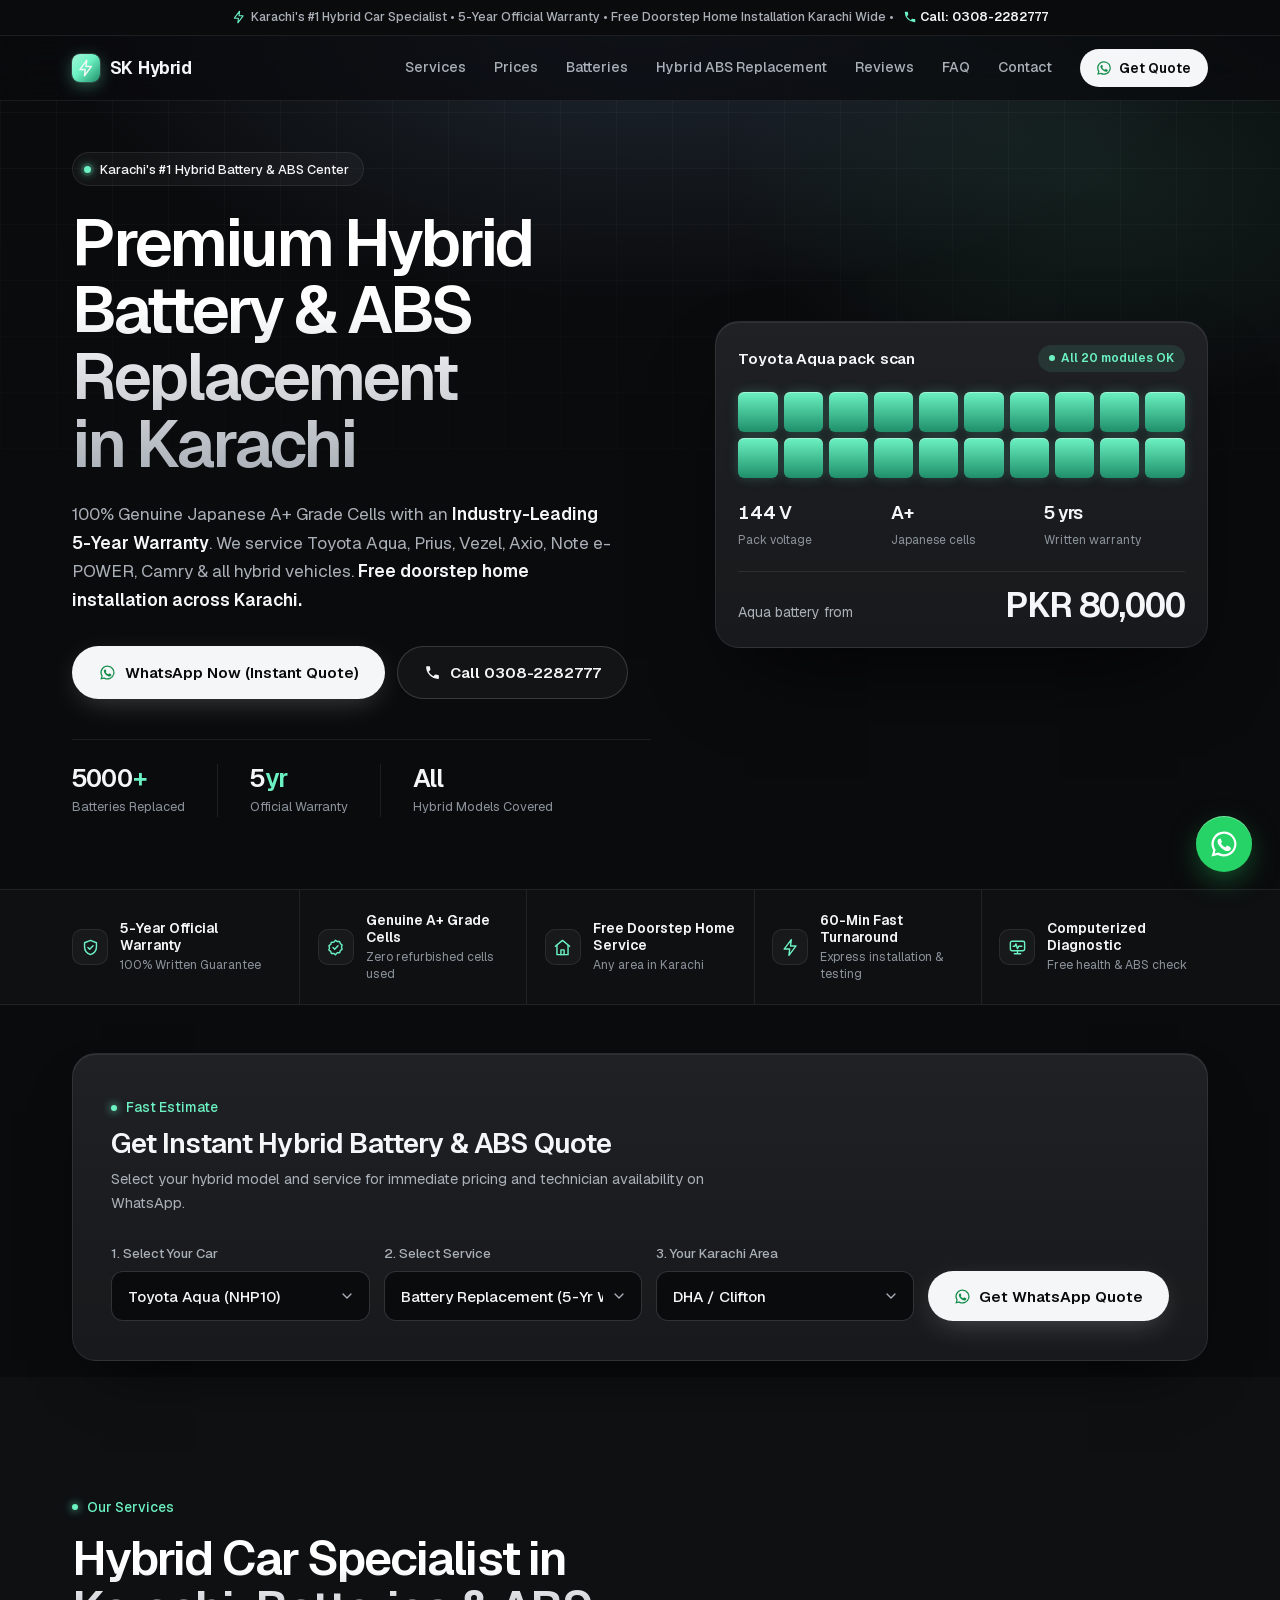
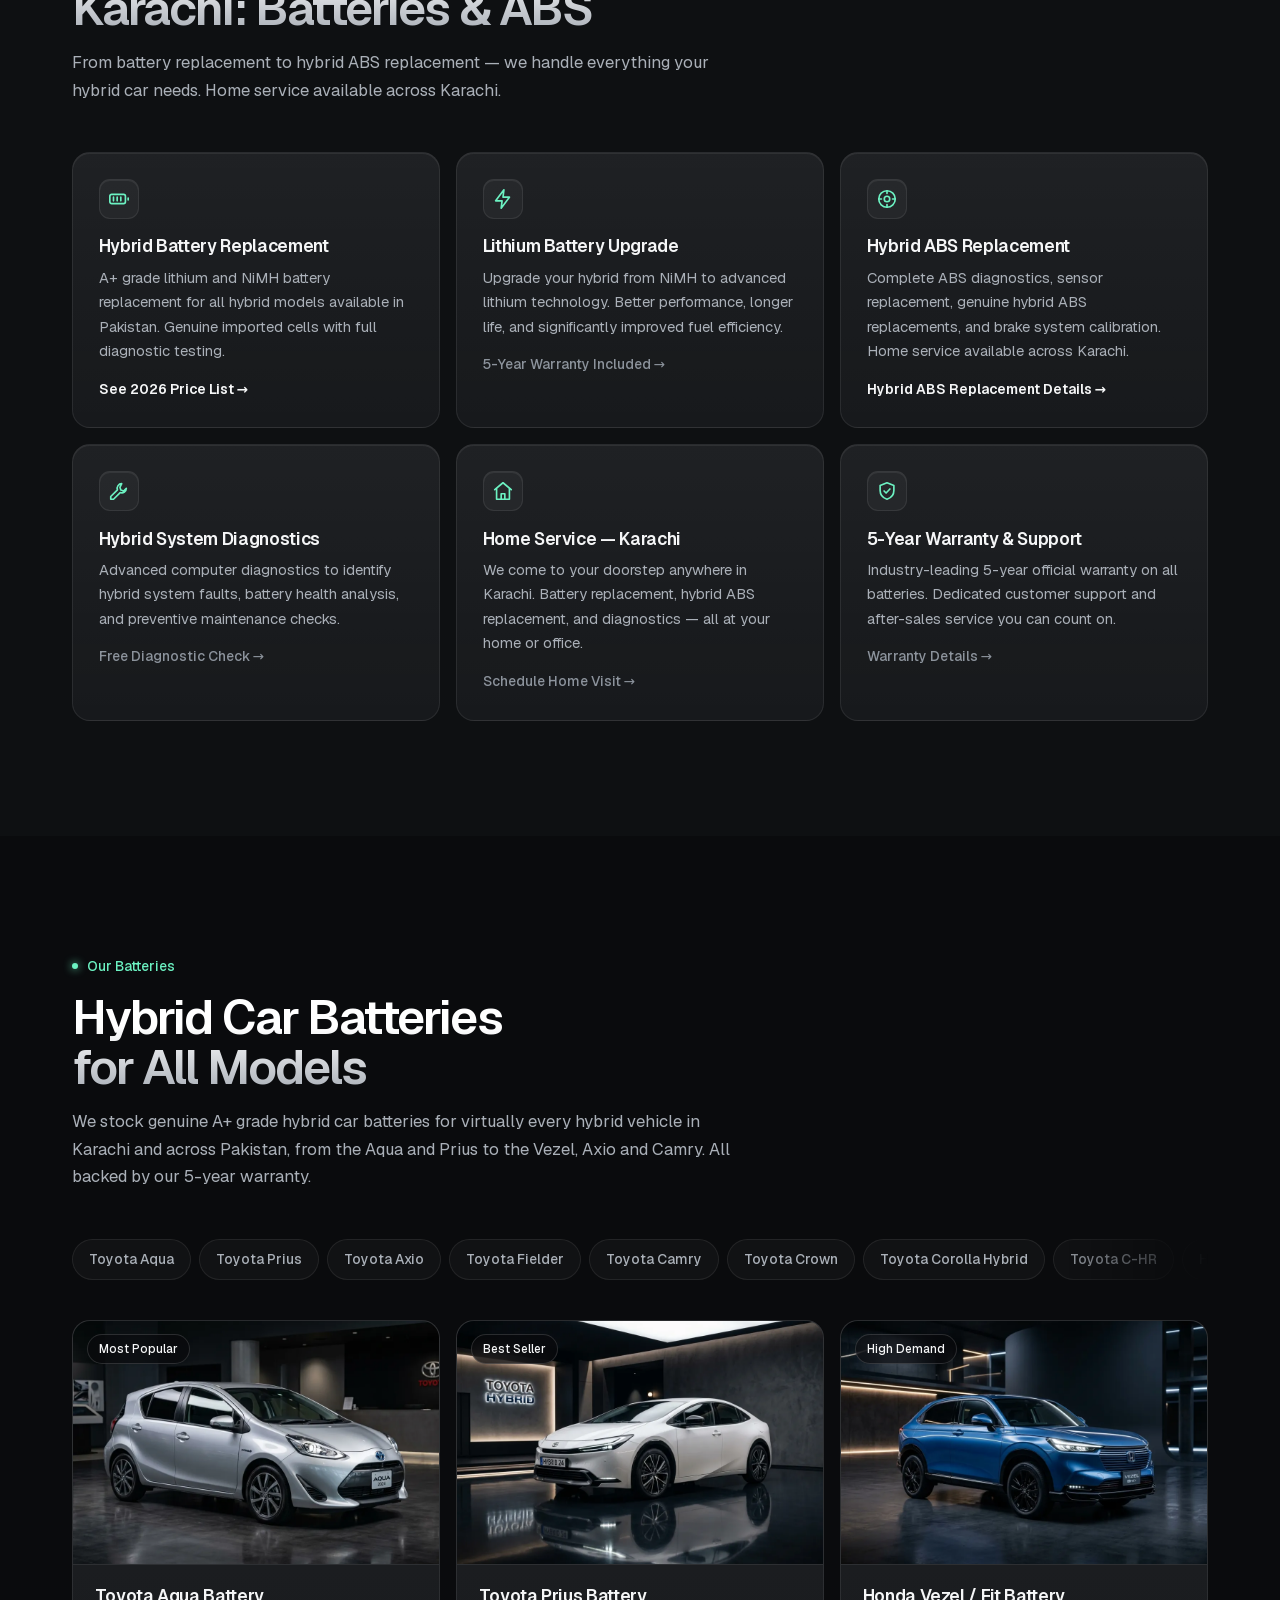
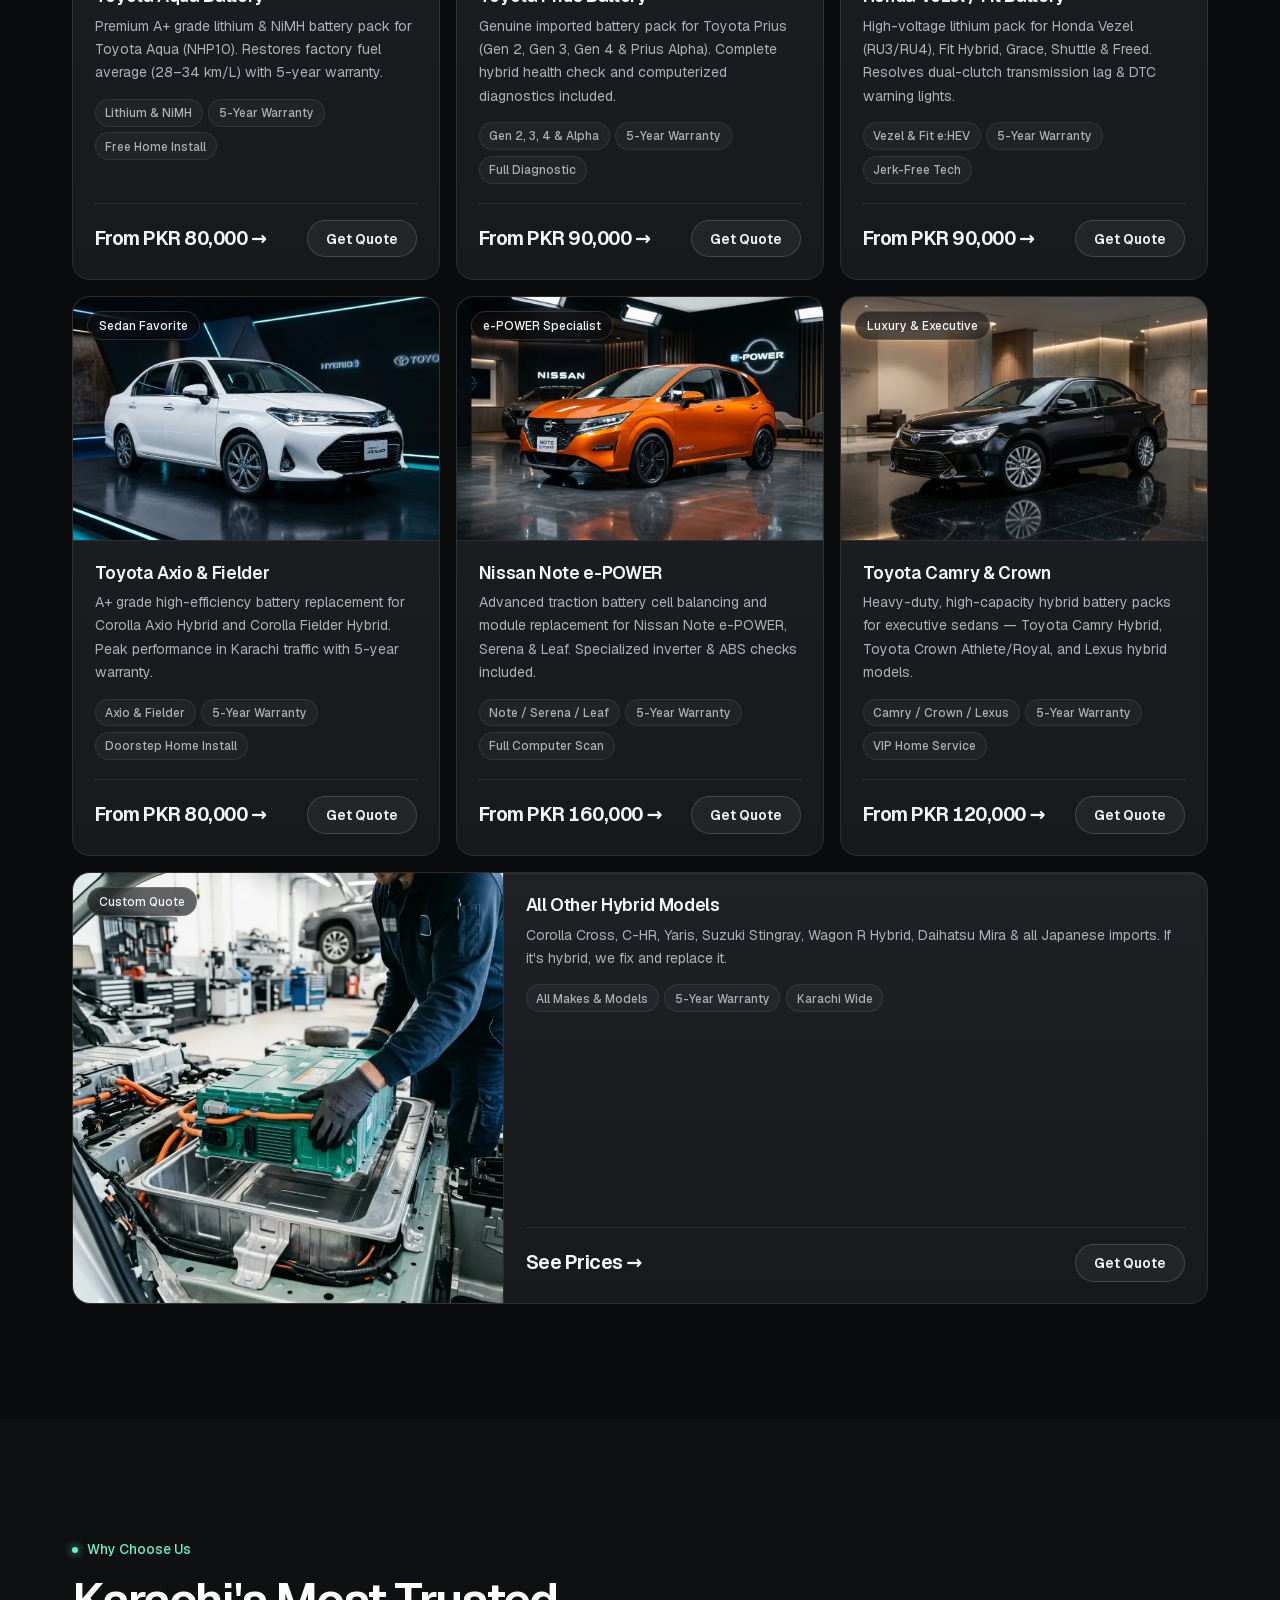
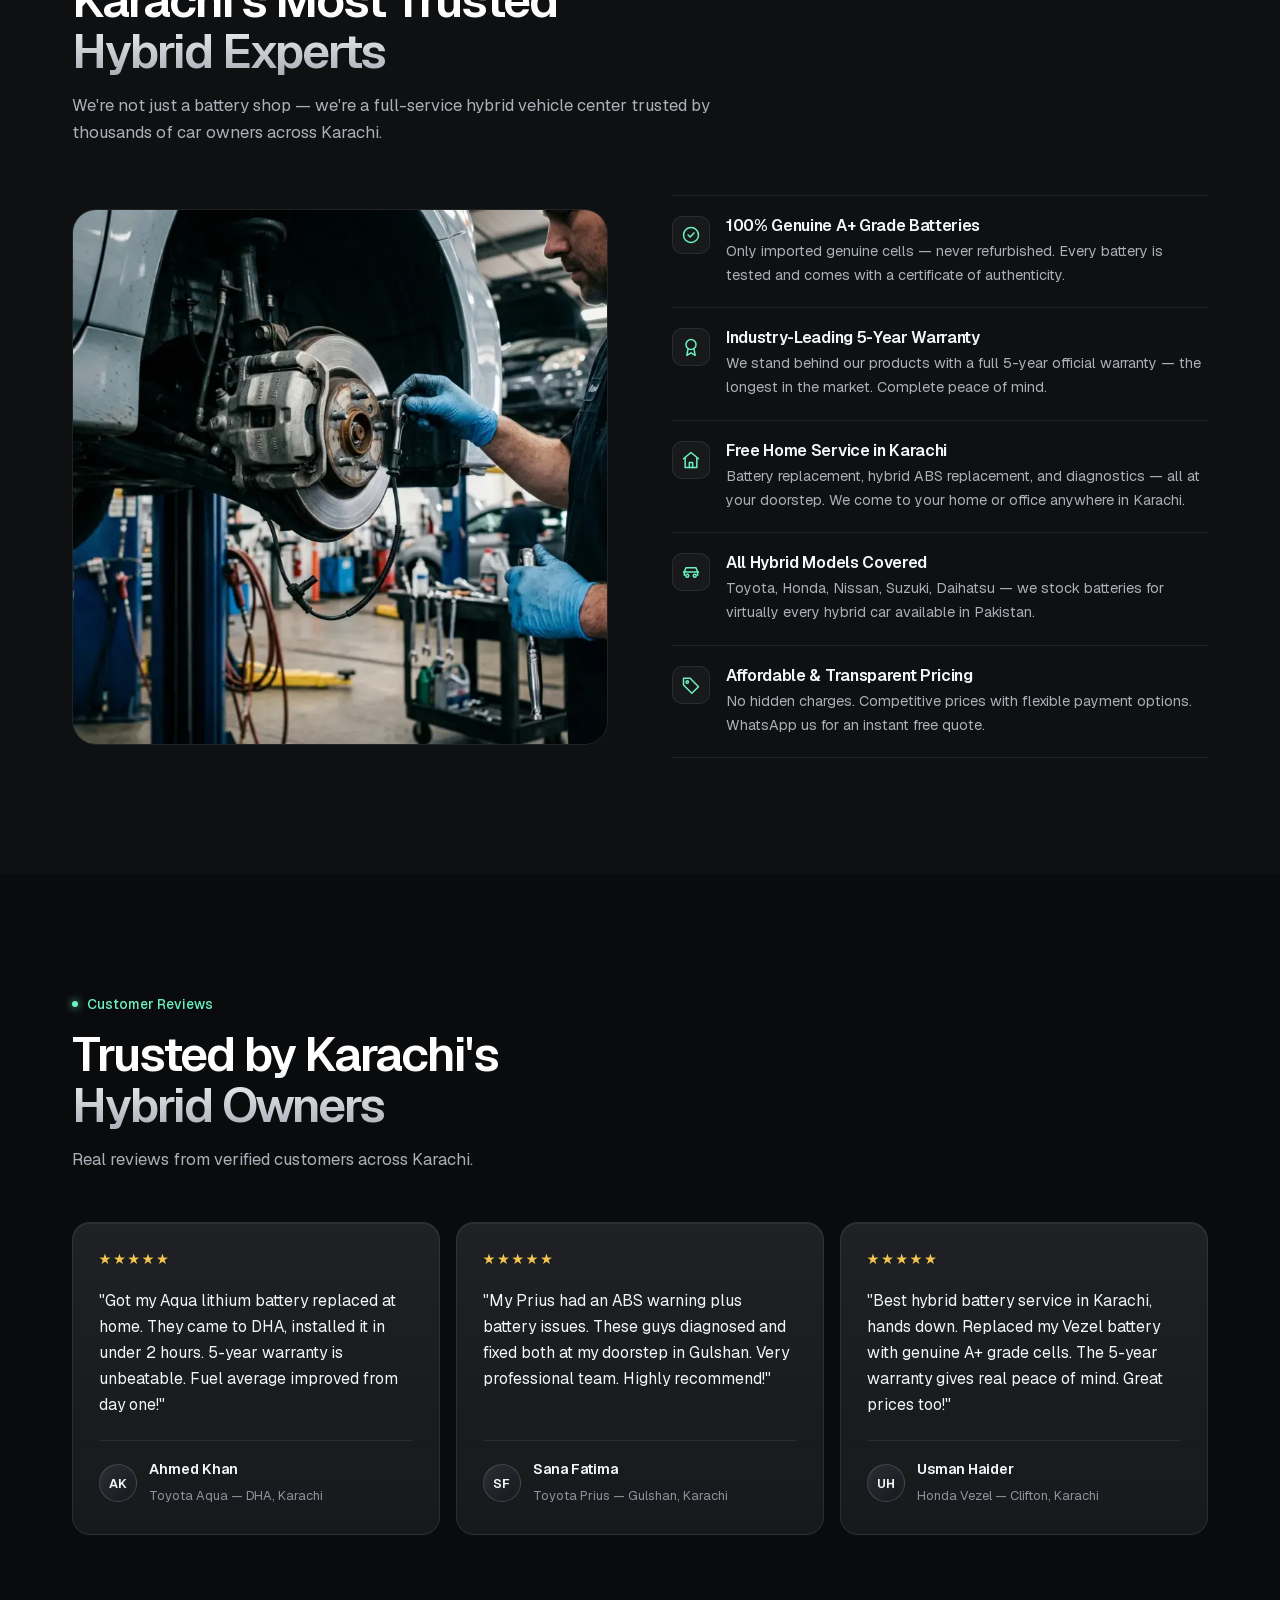
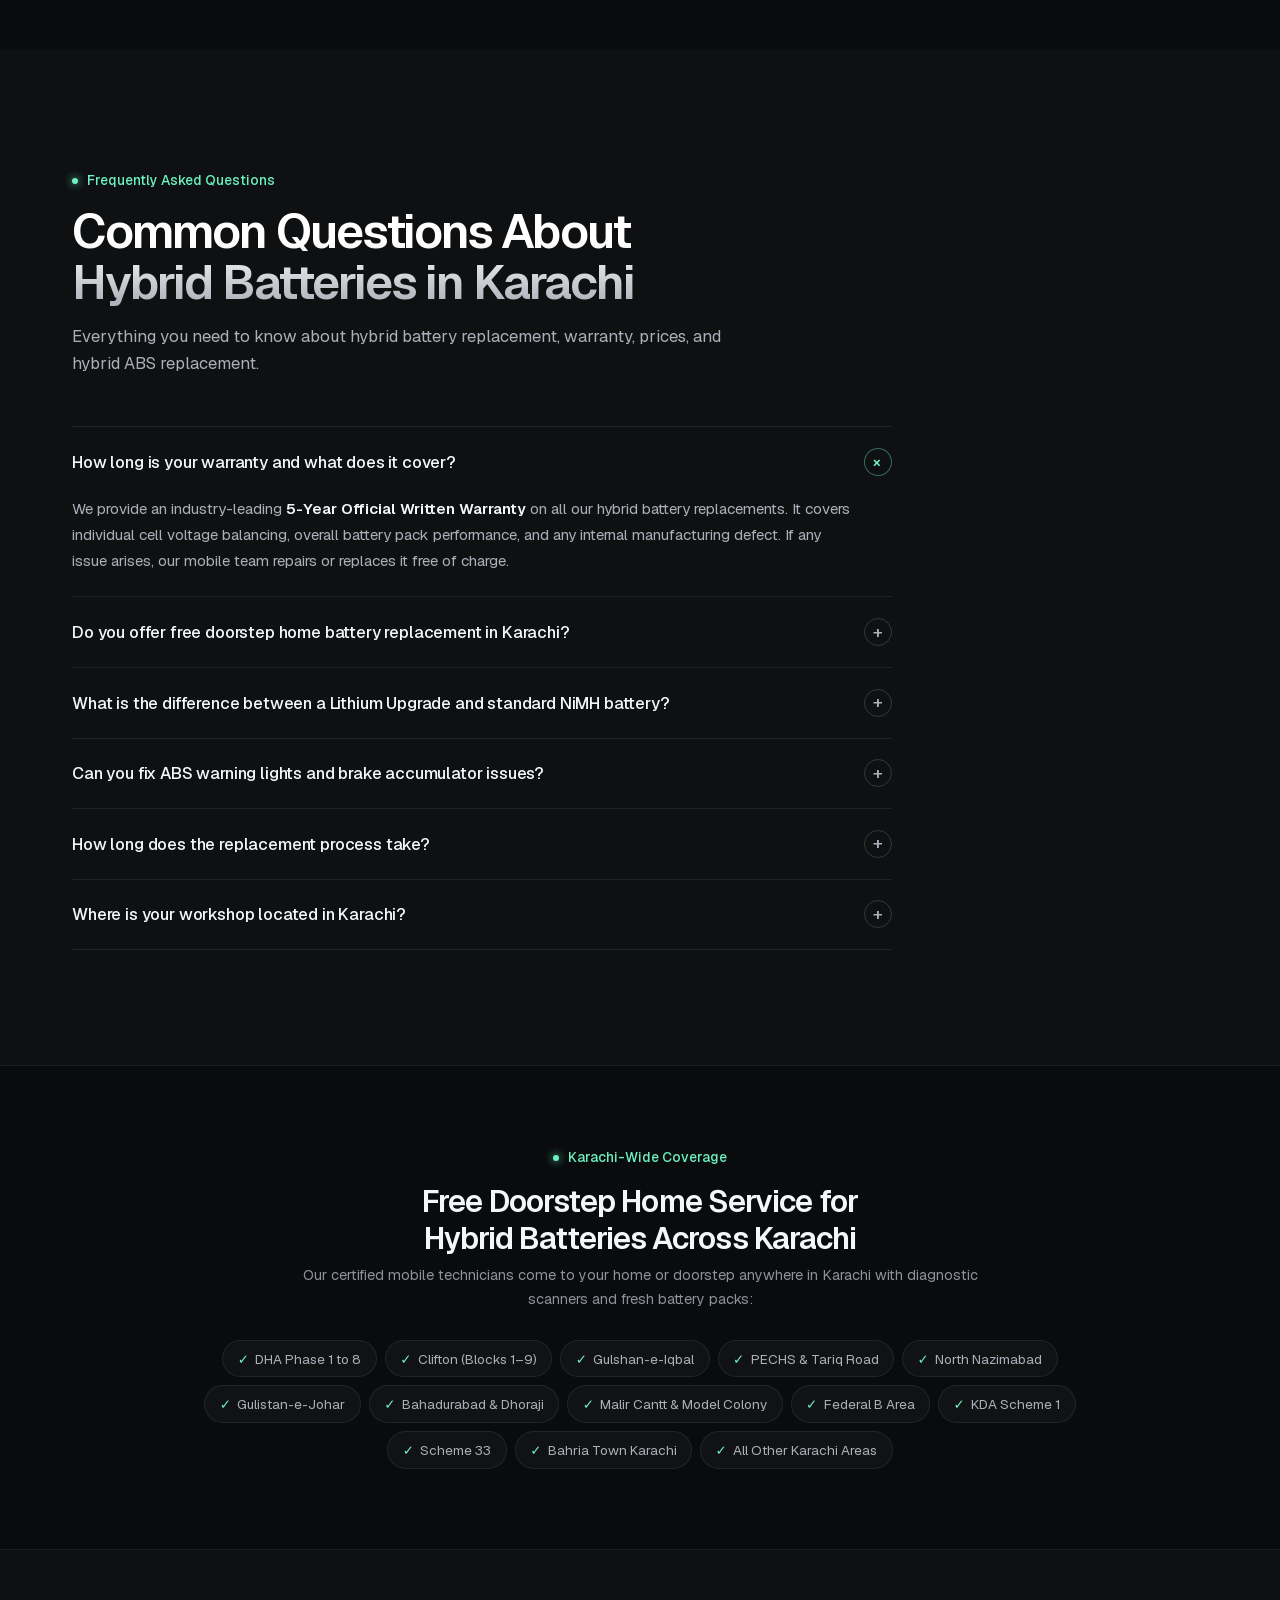
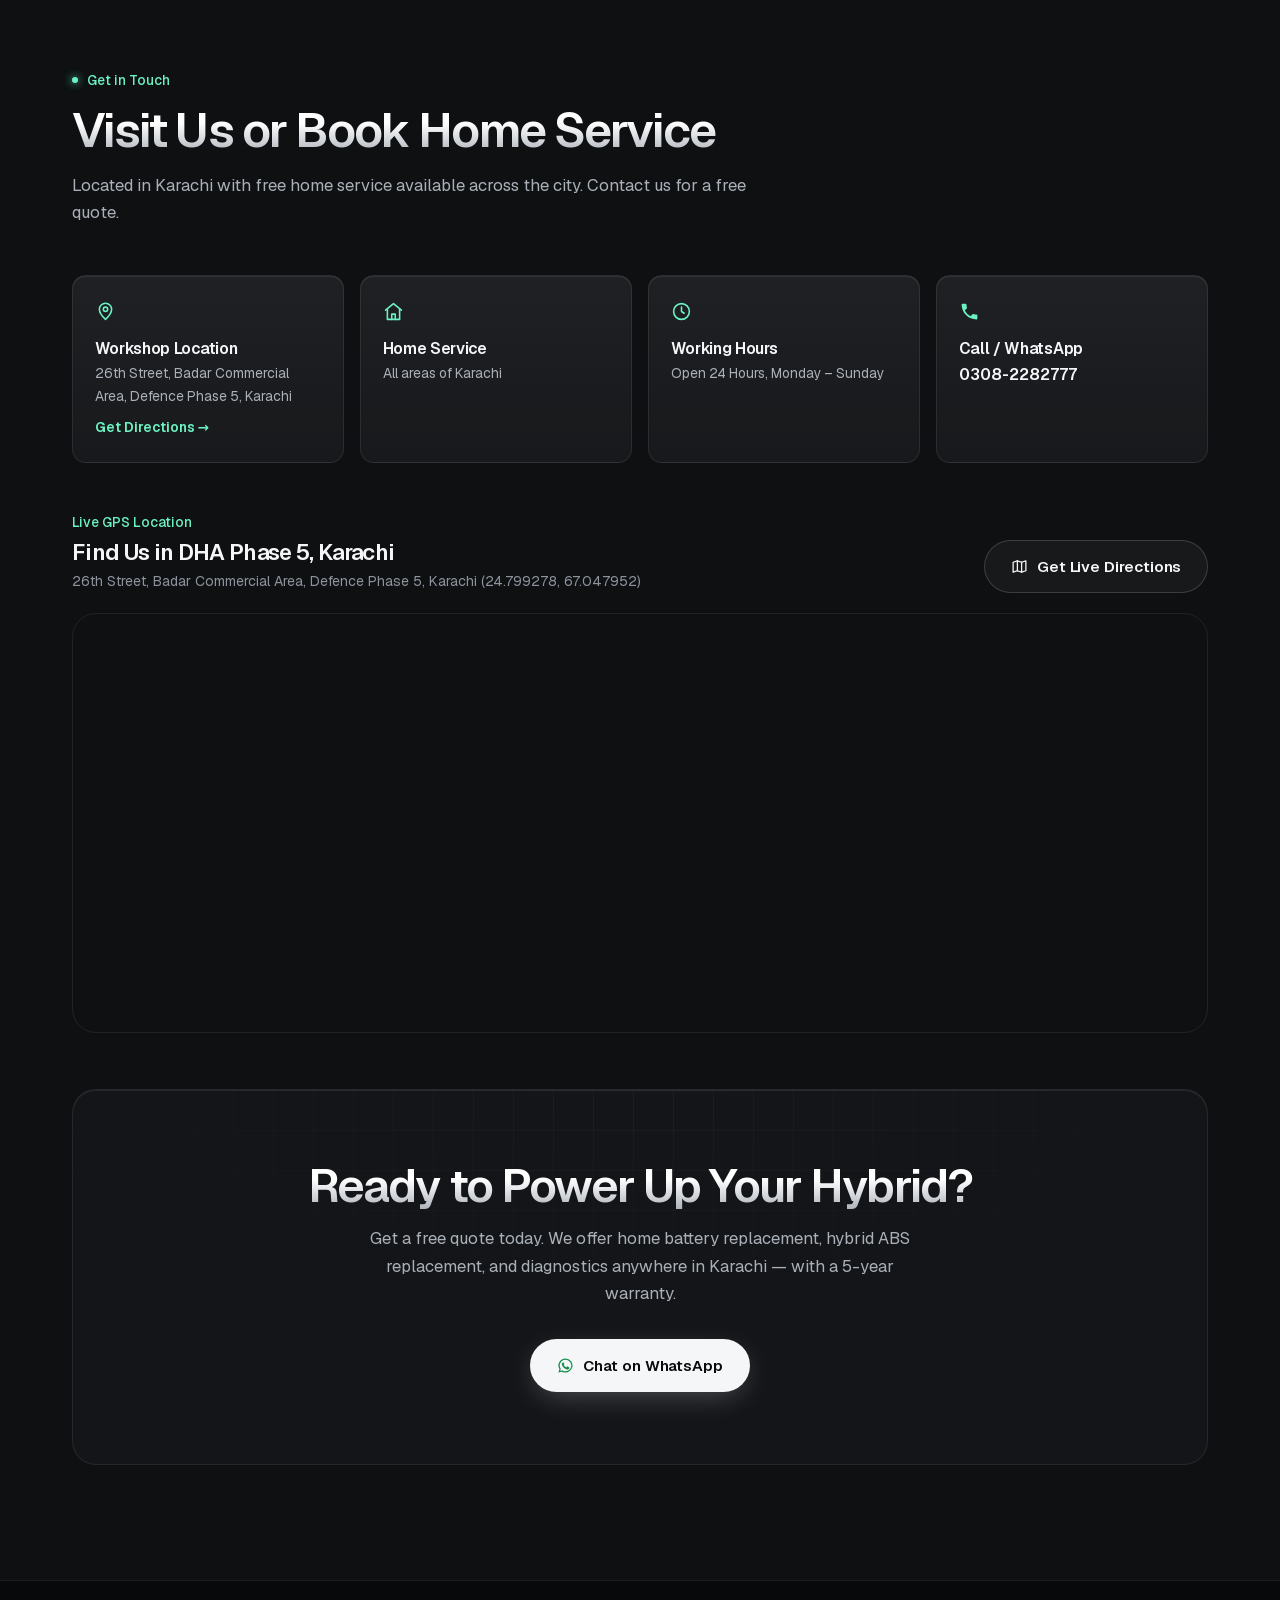
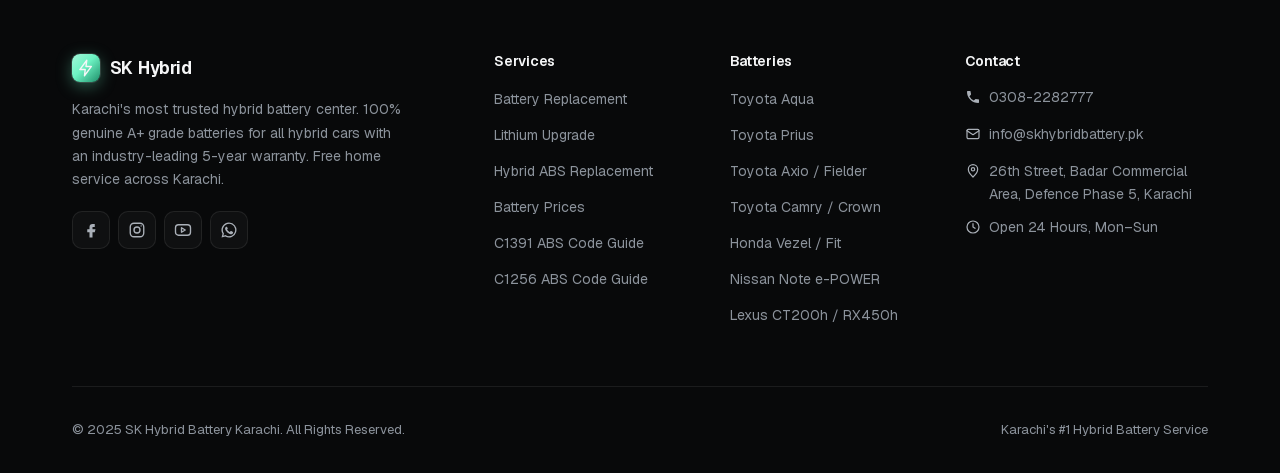
==== commit 819844f7: "Update ABS copy across all pages to Hybrid ABS Replacement and remove repair wording" ====
--- a/index.html
+++ b/index.html
@@ -6,8 +6,8 @@
 
   <!-- SEO Meta Tags -->
   <title>SK Hybrid Battery Karachi | Hybrid Car Battery &amp; ABS Specialist | 5-Year Warranty</title>
-  <meta name="description" content="Karachi's #1 hybrid battery replacement center. Hybrid batteries from PKR 80,000 for Aqua, Prius, Axio, Camry, Vezel, Fit & more. ABS repair. 5-year warranty. Free home service in Karachi.">
-  <meta name="keywords" content="hybrid battery Karachi, aqua lithium battery Karachi, Prius battery replacement Karachi, ABS repair Karachi, hybrid car battery Pakistan, EV battery Karachi, Toyota hybrid battery, Camry battery, Vezel battery, Honda Fit battery, home battery replacement Karachi, 5 year warranty hybrid battery">
+  <meta name="description" content="Karachi's #1 hybrid battery replacement center. Hybrid batteries from PKR 80,000 for Aqua, Prius, Axio, Camry, Vezel, Fit & more. Hybrid ABS replacement. 5-year warranty. Free home service in Karachi.">
+  <meta name="keywords" content="hybrid battery Karachi, aqua lithium battery Karachi, Prius battery replacement Karachi, ABS replacement Karachi, hybrid ABS replacement, hybrid car battery Pakistan, EV battery Karachi, Toyota hybrid battery, Camry battery, Vezel battery, Honda Fit battery, home battery replacement Karachi, 5 year warranty hybrid battery">
   <meta name="author" content="SK Hybrid Battery Karachi">
   <meta name="robots" content="index, follow, max-image-preview:large, max-snippet:-1, max-video-preview:-1">
   <link rel="canonical" href="https://www.skhybridbatterys.com/">
@@ -17,7 +17,7 @@
   <meta property="og:locale" content="en_US">
   <meta property="og:type" content="website">
   <meta property="og:title" content="SK Hybrid Battery Karachi | 5-Year Warranty | Home Service">
-  <meta property="og:description" content="Karachi's #1 hybrid battery replacement & ABS repair. Genuine A+ grade batteries for all hybrid cars. 5-year warranty. Free home service.">
+  <meta property="og:description" content="Karachi's #1 hybrid battery & ABS replacement center. Genuine A+ grade batteries for all hybrid cars. 5-year warranty. Free home service.">
   <meta property="og:url" content="https://www.skhybridbatterys.com/">
   <meta property="og:site_name" content="SK Hybrid Battery Karachi">
   <meta property="og:image" content="https://www.skhybridbatterys.com/images/hero-battery.jpg">
@@ -26,7 +26,7 @@
 
   <!-- Twitter Card -->
   <meta name="twitter:card" content="summary_large_image">
-  <meta name="twitter:title" content="SK Hybrid Battery Karachi | Hybrid Battery Replacement & ABS Repair">
+  <meta name="twitter:title" content="SK Hybrid Battery Karachi | Hybrid Battery & ABS Replacement">
   <meta name="twitter:description" content="Karachi's #1 hybrid battery replacement center. 5-year warranty. Free home service.">
 
   <!-- Favicon -->
@@ -93,7 +93,7 @@
       ],
       "@id": "https://www.skhybridbatterys.com/#business",
       "name": "SK Hybrid Battery Karachi",
-      "description": "Karachi's #1 hybrid battery replacement & ABS repair center. Genuine A+ grade batteries for all hybrid cars with 5-year warranty and free home service.",
+      "description": "Karachi's #1 hybrid battery & ABS replacement center. Genuine A+ grade batteries for all hybrid cars with 5-year warranty and free home service.",
       "url": "https://www.skhybridbatterys.com",
       "telephone": "+92-308-2282777",
       "priceRange": "PKR 25,000 - 350,000",
@@ -153,8 +153,8 @@
             "@type": "Offer",
             "itemOffered": {
               "@type": "Service",
-              "name": "ABS System Repair Karachi",
-              "description": "Complete ABS diagnostics and repair for hybrid and conventional vehicles"
+              "name": "Hybrid ABS Replacement Karachi",
+              "description": "Complete hybrid ABS diagnostics and brand-new or tested ABS replacements"
             }
           },
           {
@@ -260,7 +260,7 @@
           <a href="#services" role="menuitem" class="active">Services</a>
           <a href="/hybrid-battery-price-karachi/" role="menuitem">Prices</a>
           <a href="#products" role="menuitem">Batteries</a>
-          <a href="/abs-repair-karachi/" role="menuitem">ABS Repair</a>
+          <a href="/abs-repair-karachi/" role="menuitem">Hybrid ABS Replacement</a>
           <a href="#reviews" role="menuitem">Reviews</a>
           <a href="#faq" role="menuitem">FAQ</a>
           <a href="#contact" role="menuitem">Contact</a>
@@ -289,7 +289,7 @@
 
         <h1>
           Premium <span class="highlight">Hybrid Battery</span>
-          Replacement & ABS Repair in Karachi
+          &amp; ABS Replacement in Karachi
         </h1>
 
         <p>100% Genuine Japanese A+ Grade Cells with an <strong>Industry-Leading 5-Year Warranty</strong>. We service Toyota Aqua, Prius, Vezel, Axio, Note e-POWER, Camry & all hybrid vehicles. <strong>Free doorstep home installation across Karachi.</strong></p>
@@ -414,7 +414,7 @@
           <select id="calc-service" class="quote-select" required>
             <option value="Hybrid Battery Replacement (5-Year Warranty)">Battery Replacement (5-Yr Warranty)</option>
             <option value="Lithium Battery Upgrade">Lithium Battery Upgrade</option>
-            <option value="ABS System Repair / Warning Lights">ABS System Repair & Calibration</option>
+            <option value="Hybrid ABS Replacement / Warning Lights">Hybrid ABS Replacement &amp; Calibration</option>
             <option value="Hybrid System Health Diagnostic">Hybrid Computer Diagnostic</option>
             <option value="Doorstep Home Installation">Free Doorstep Home Service</option>
           </select>
@@ -448,7 +448,7 @@
       <div class="section-header reveal">
         <div class="section-label">Our Services</div>
         <h2>Hybrid Car Specialist in Karachi: Batteries &amp; ABS</h2>
-        <p>From battery replacement to ABS repair — we handle everything your hybrid car needs. Home service available across Karachi.</p>
+        <p>From battery replacement to hybrid ABS replacement — we handle everything your hybrid car needs. Home service available across Karachi.</p>
       </div>
 
       <div class="services-grid">
@@ -468,9 +468,9 @@
 
         <div class="service-card reveal">
           <div class="service-icon"><span class="ic ic-disc" aria-hidden="true"></span></div>
-          <h3>ABS System Repair</h3>
-          <p>Complete ABS diagnostics, sensor replacement, module repair, and brake system calibration. Home service available across Karachi.</p>
-          <a href="/abs-repair-karachi/" class="service-link">ABS Repair Details →</a>
+          <h3>Hybrid ABS Replacement</h3>
+          <p>Complete ABS diagnostics, sensor replacement, genuine hybrid ABS replacements, and brake system calibration. Home service available across Karachi.</p>
+          <a href="/abs-repair-karachi/" class="service-link">Hybrid ABS Replacement Details →</a>
         </div>
 
         <div class="service-card reveal">
@@ -483,7 +483,7 @@
         <div class="service-card reveal">
           <div class="service-icon"><span class="ic ic-home" aria-hidden="true"></span></div>
           <h3>Home Service — Karachi</h3>
-          <p>We come to your doorstep anywhere in Karachi. Battery replacement, ABS repair, and diagnostics — all at your home or office.</p>
+          <p>We come to your doorstep anywhere in Karachi. Battery replacement, hybrid ABS replacement, and diagnostics — all at your home or office.</p>
           <span class="service-link">Schedule Home Visit →</span>
         </div>
 
@@ -715,7 +715,7 @@
             <div class="feature-icon"><span class="ic ic-home" aria-hidden="true"></span></div>
             <div>
               <h4>Free Home Service in Karachi</h4>
-              <p>Battery replacement, ABS repair, and diagnostics — all at your doorstep. We come to your home or office anywhere in Karachi.</p>
+              <p>Battery replacement, hybrid ABS replacement, and diagnostics — all at your doorstep. We come to your home or office anywhere in Karachi.</p>
             </div>
           </div>
 
@@ -794,7 +794,7 @@
       <div class="section-header reveal">
         <div class="section-label">Frequently Asked Questions</div>
         <h2>Common Questions About Hybrid Batteries in Karachi</h2>
-        <p>Everything you need to know about hybrid battery replacement, warranty, prices, and ABS repair.</p>
+        <p>Everything you need to know about hybrid battery replacement, warranty, prices, and hybrid ABS replacement.</p>
       </div>
 
       <div class="faq-grid reveal">
@@ -948,7 +948,7 @@
       <!-- CTA Banner -->
       <div class="cta-banner reveal" id="cta-section">
         <h2>Ready to Power Up Your Hybrid?</h2>
-        <p>Get a free quote today. We offer home battery replacement, ABS repair, and diagnostics anywhere in Karachi — with a 5-year warranty.</p>
+        <p>Get a free quote today. We offer home battery replacement, hybrid ABS replacement, and diagnostics anywhere in Karachi — with a 5-year warranty.</p>
         <a href="https://wa.me/923082282777?text=Hi%2C%20I%20want%20a%20free%20hybrid%20battery%20quote%20in%20Karachi" class="btn" id="cta-whatsapp" target="_blank" rel="noopener" data-track="cta-banner-whatsapp">
           <span class="ic ic-whatsapp" aria-hidden="true"></span> Chat on WhatsApp
         </a>
@@ -979,7 +979,7 @@
           <ul>
             <li><a href="#services">Battery Replacement</a></li>
             <li><a href="#services">Lithium Upgrade</a></li>
-            <li><a href="/abs-repair-karachi/">ABS Repair</a></li>
+            <li><a href="/abs-repair-karachi/">Hybrid ABS Replacement</a></li>
             <li><a href="/hybrid-battery-price-karachi/">Battery Prices</a></li>
             <li><a href="/c1391-code-toyota-prius-aqua/">C1391 ABS Code Guide</a></li>
             <li><a href="/c1256-code-toyota-prius-aqua/">C1256 ABS Code Guide</a></li>
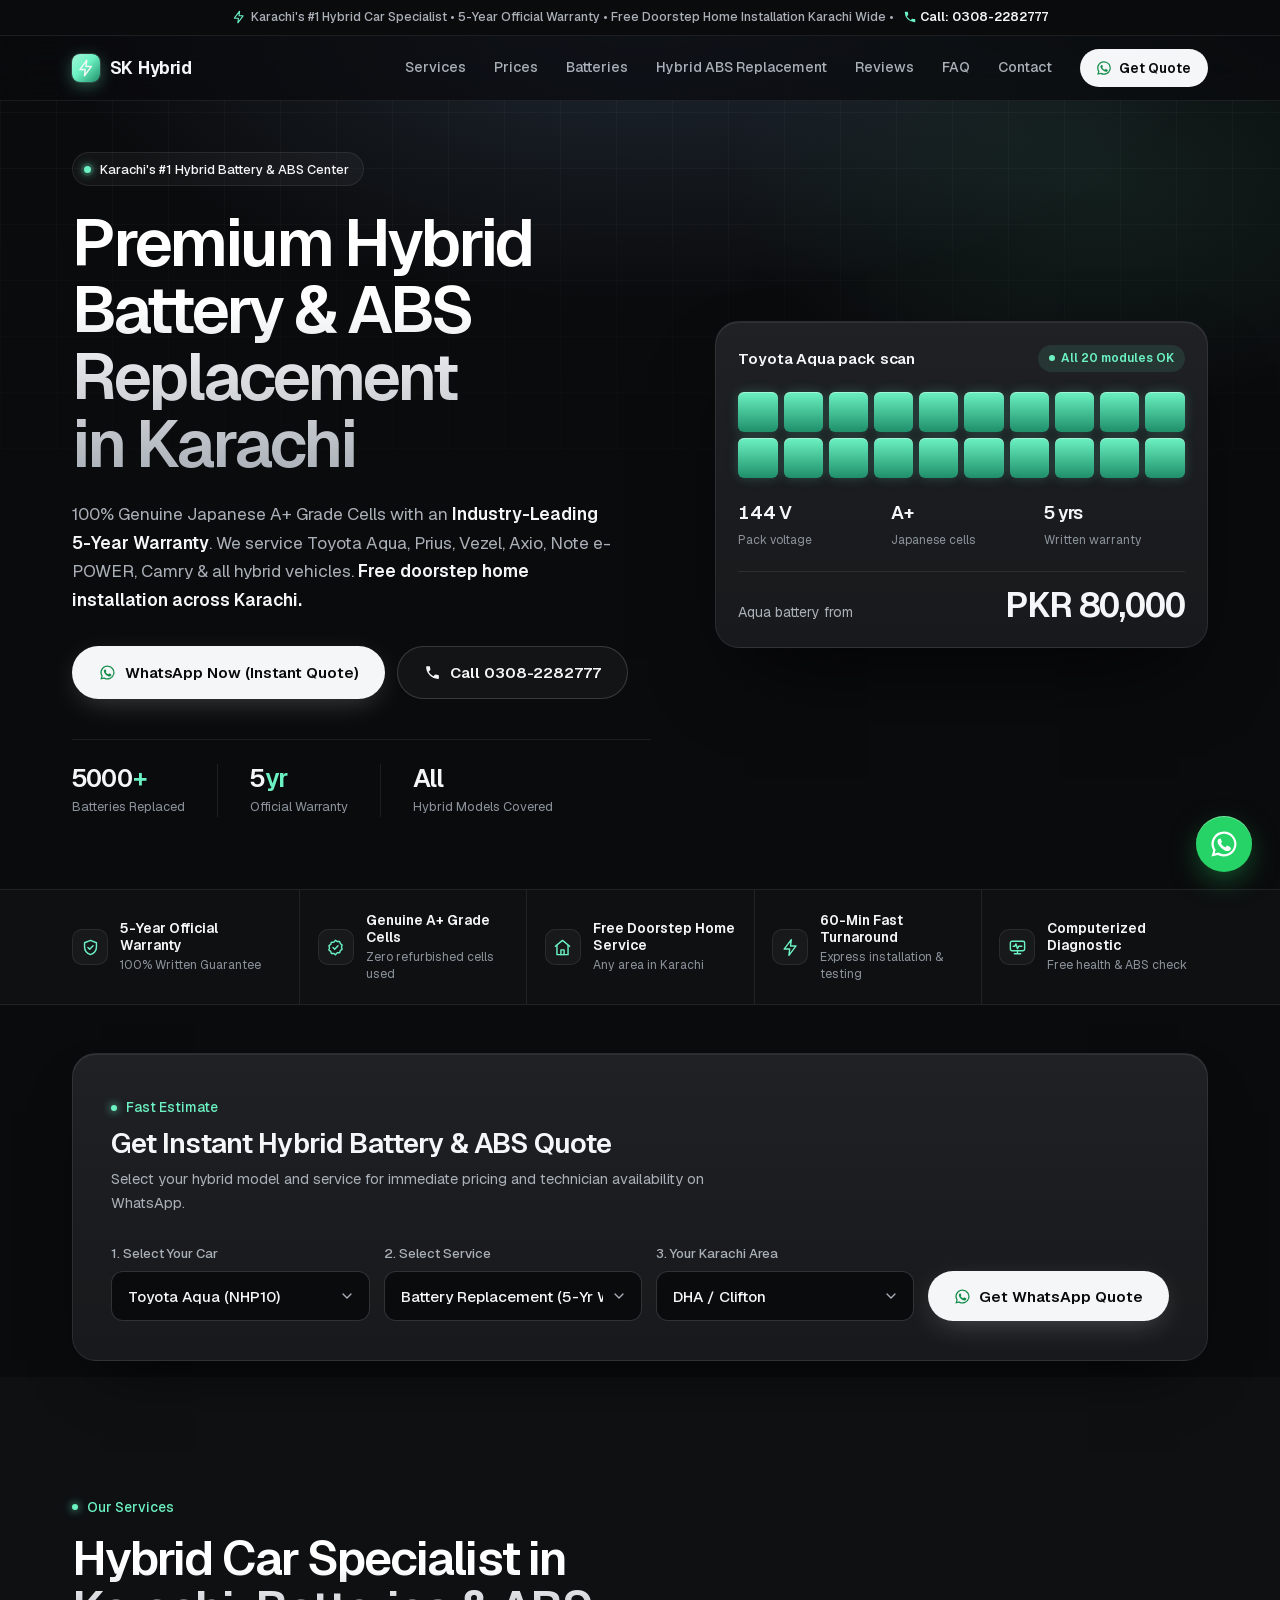
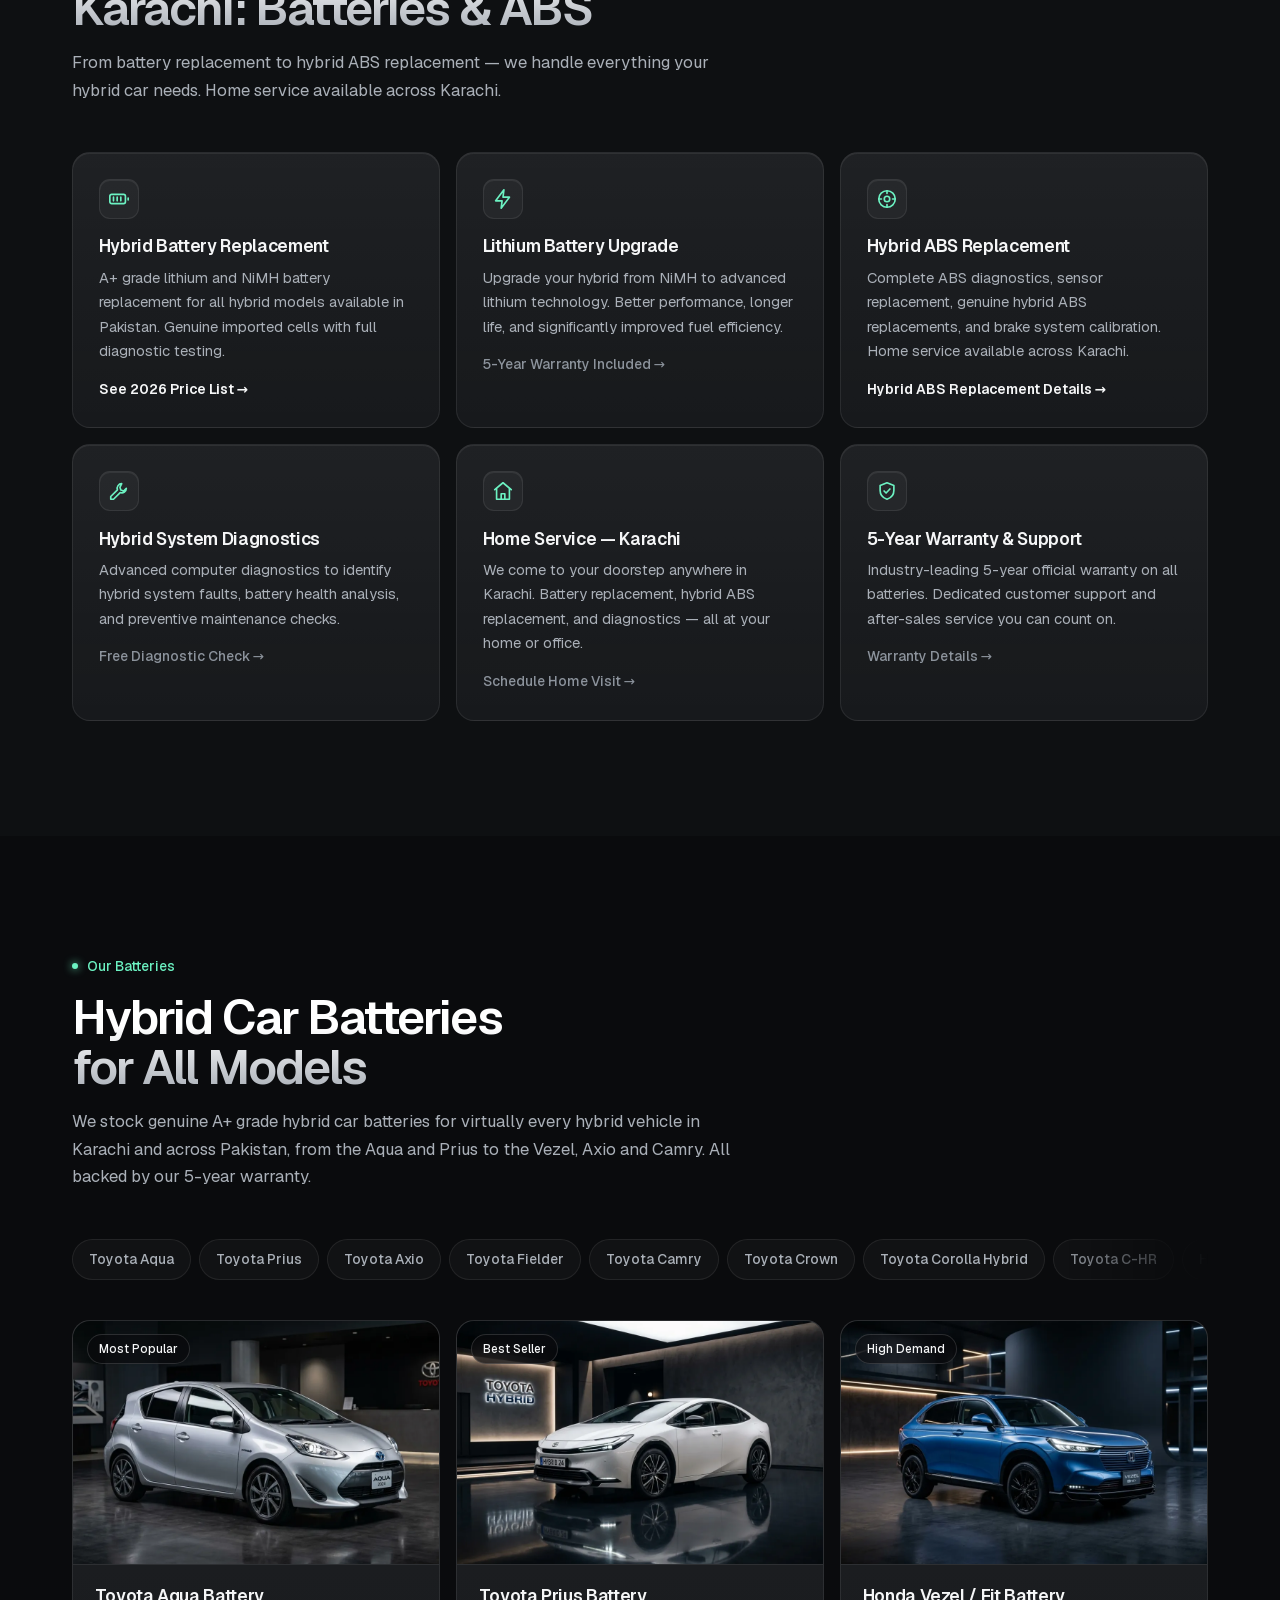
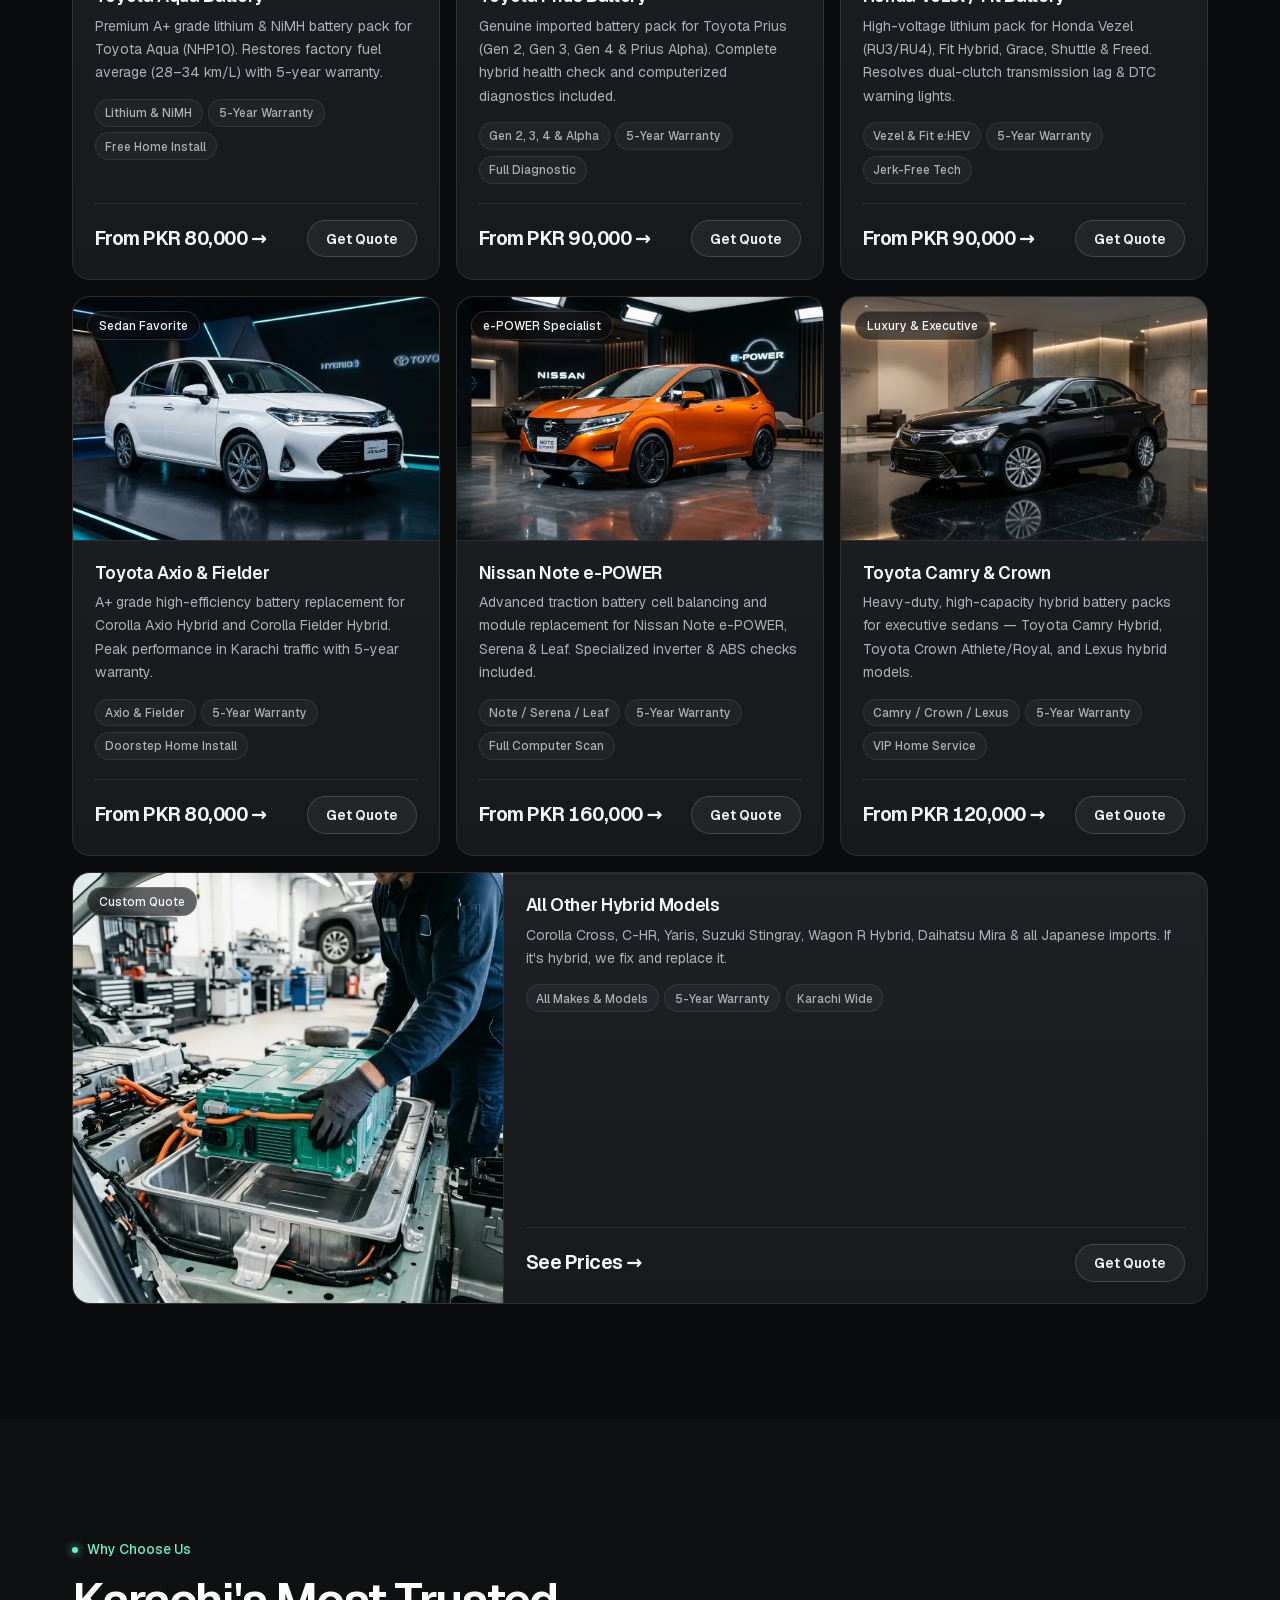
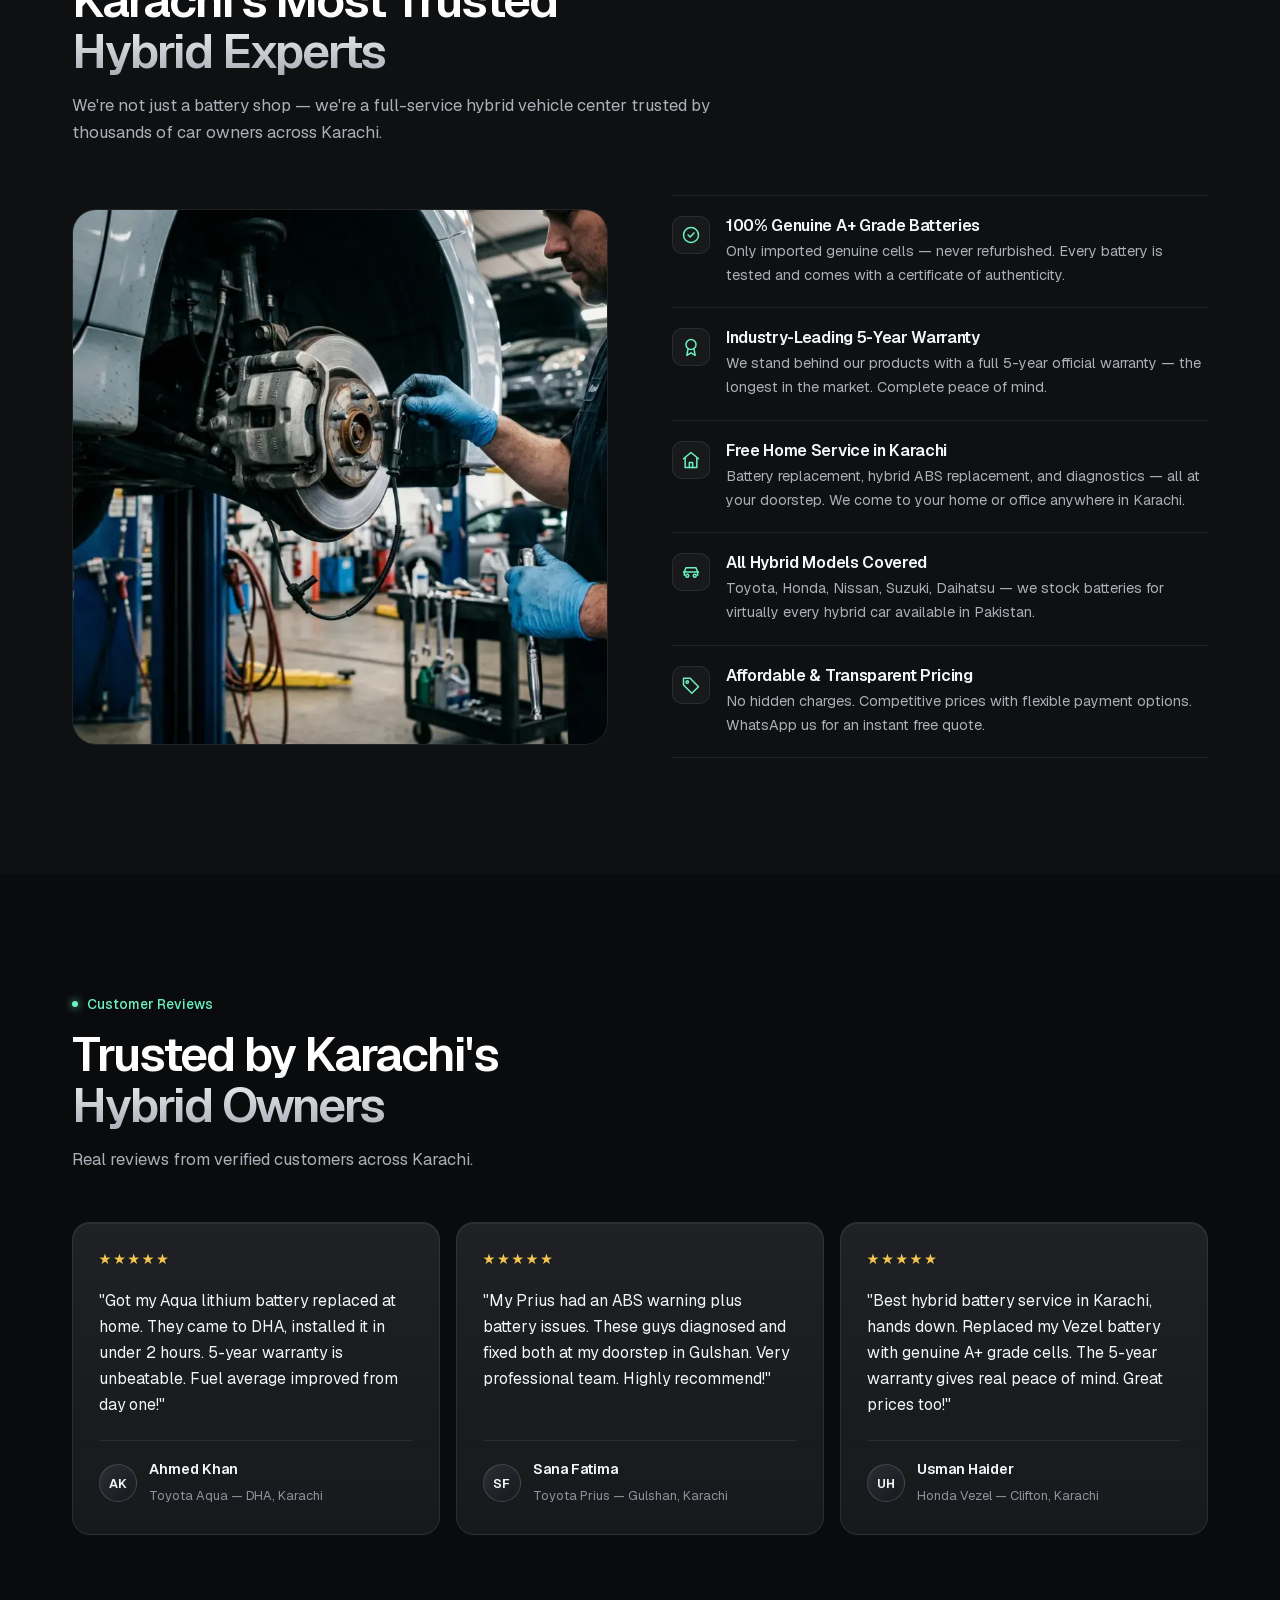
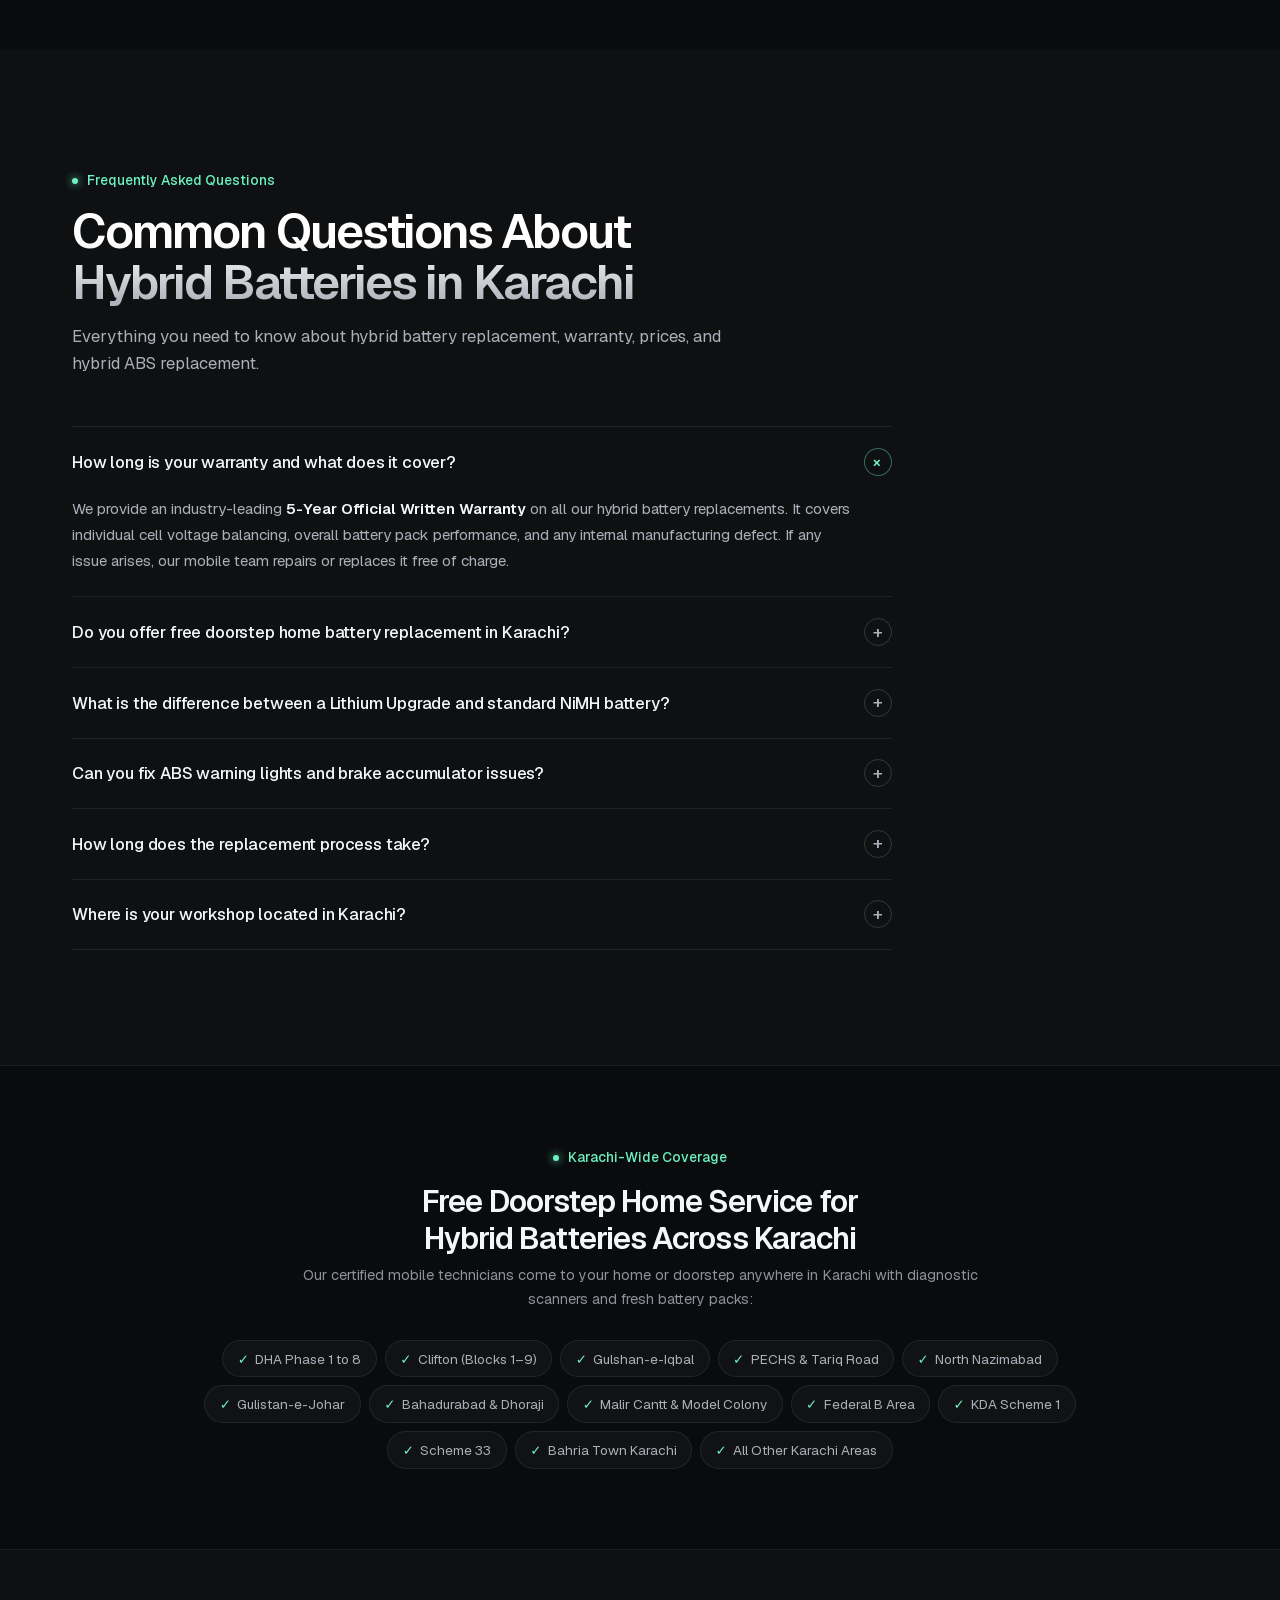
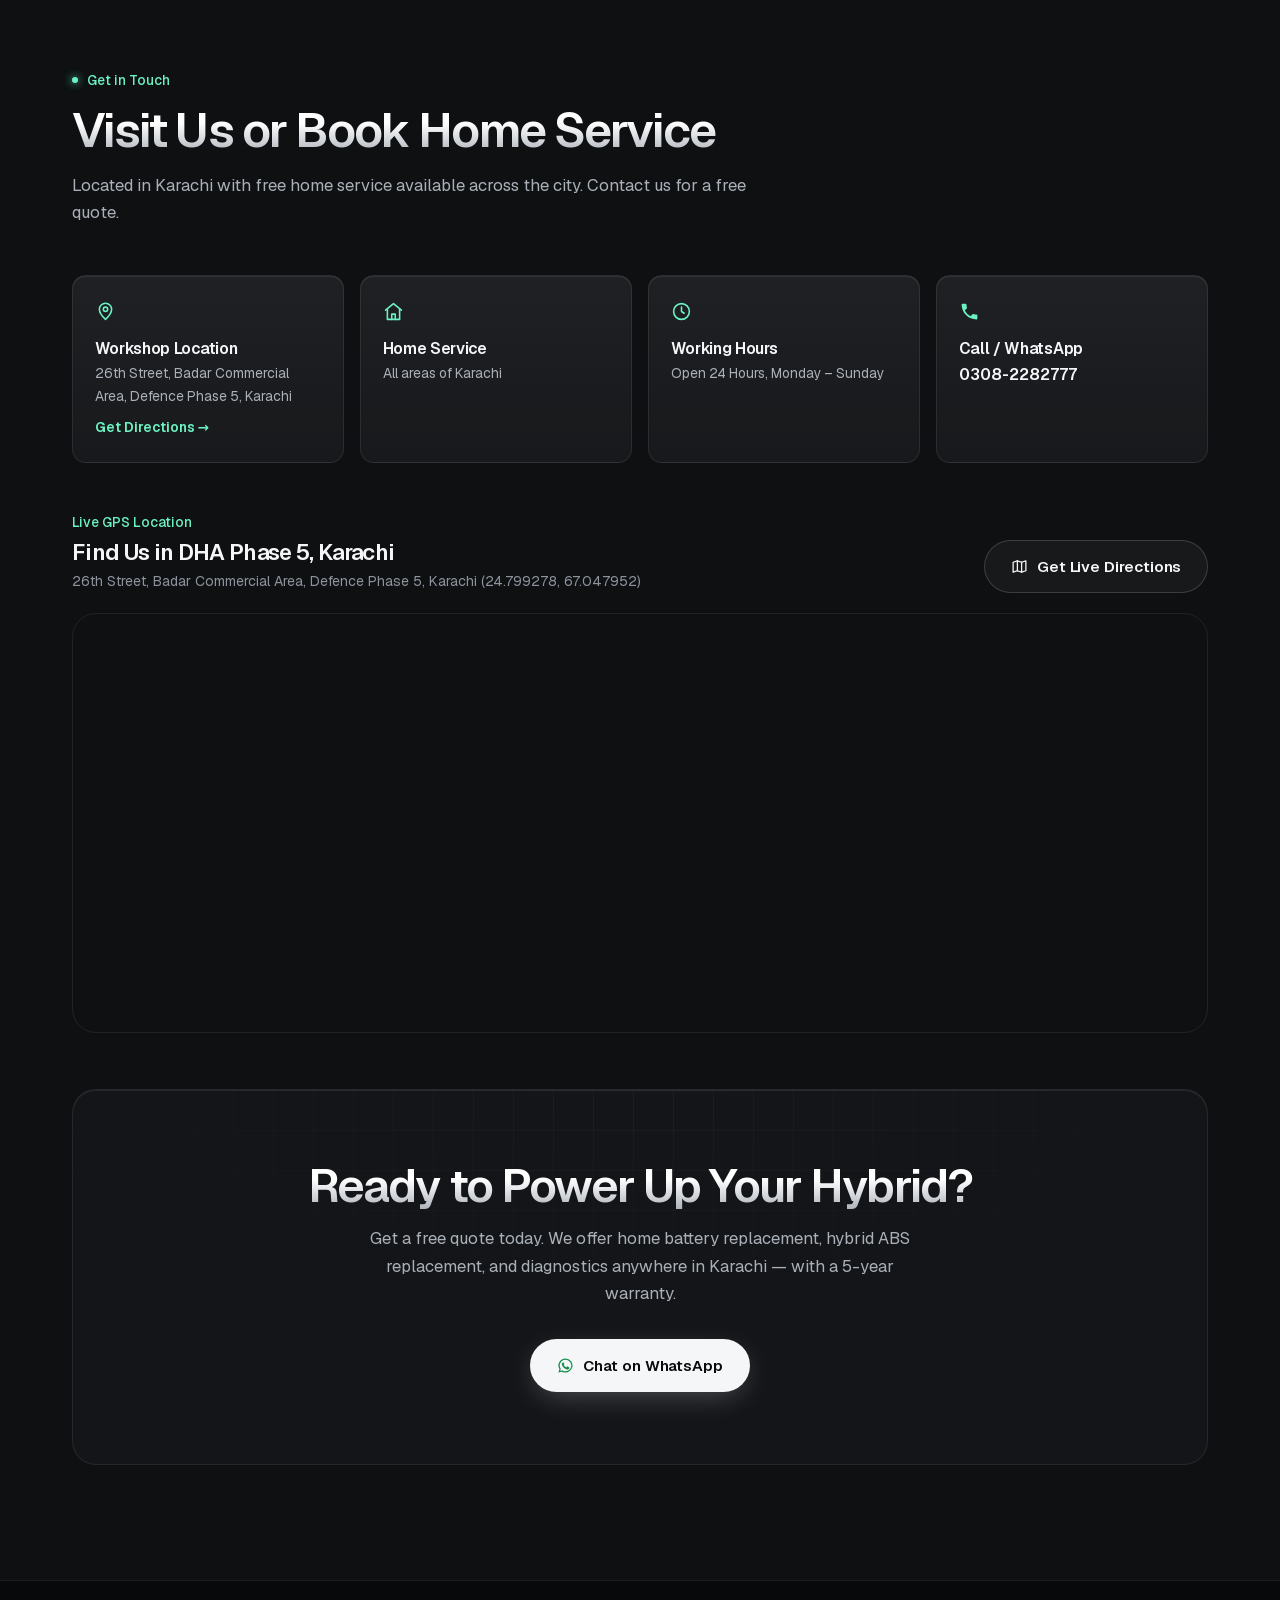
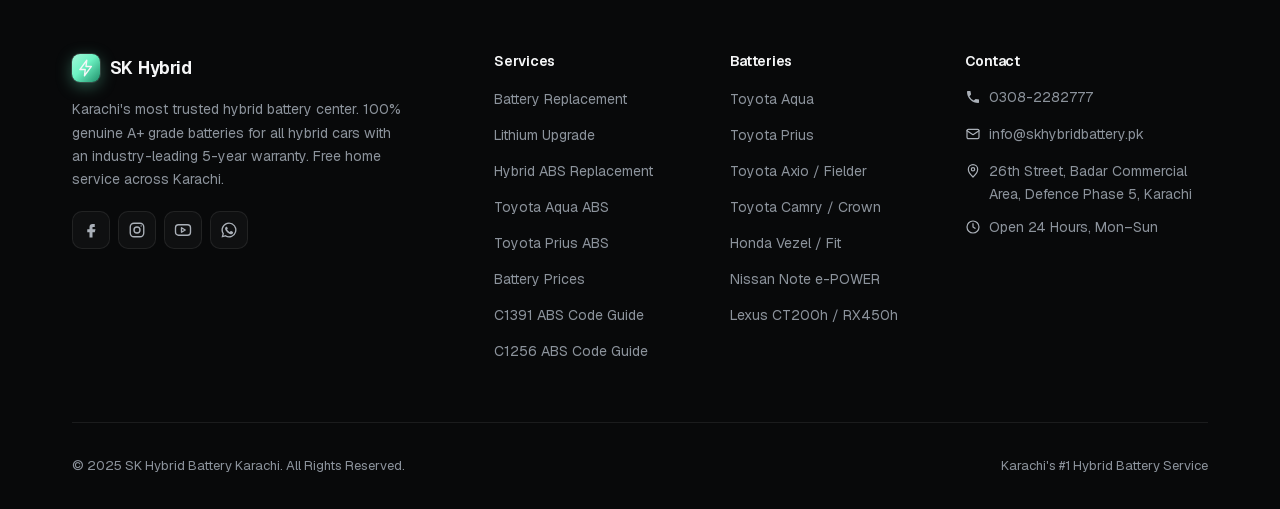
==== commit 2b01a598: "Add dedicated Toyota Aqua and Prius ABS replacement landing pages and update internal links" ====
--- a/index.html
+++ b/index.html
@@ -980,6 +980,8 @@
             <li><a href="#services">Battery Replacement</a></li>
             <li><a href="#services">Lithium Upgrade</a></li>
             <li><a href="/abs-repair-karachi/">Hybrid ABS Replacement</a></li>
+            <li><a href="/toyota-aqua-abs-karachi/">Toyota Aqua ABS</a></li>
+            <li><a href="/toyota-prius-abs-karachi/">Toyota Prius ABS</a></li>
             <li><a href="/hybrid-battery-price-karachi/">Battery Prices</a></li>
             <li><a href="/c1391-code-toyota-prius-aqua/">C1391 ABS Code Guide</a></li>
             <li><a href="/c1256-code-toyota-prius-aqua/">C1256 ABS Code Guide</a></li>
